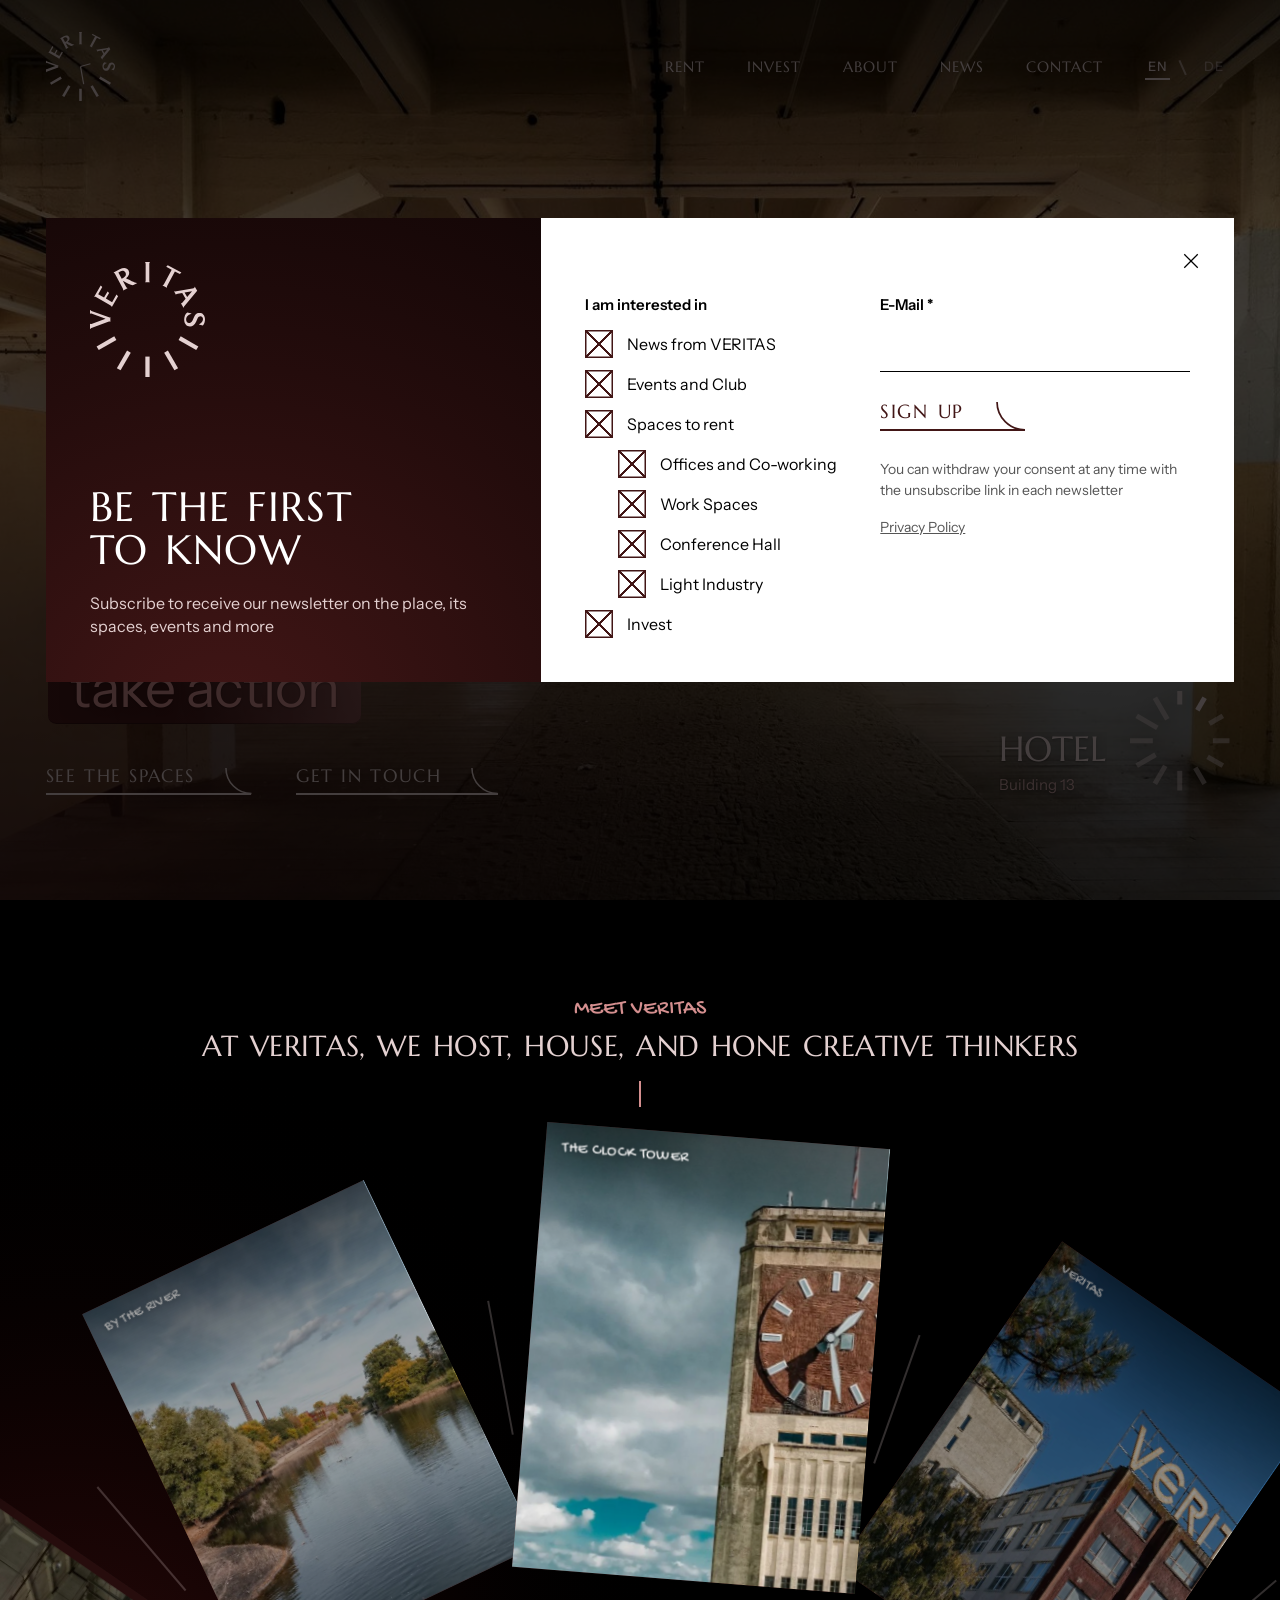
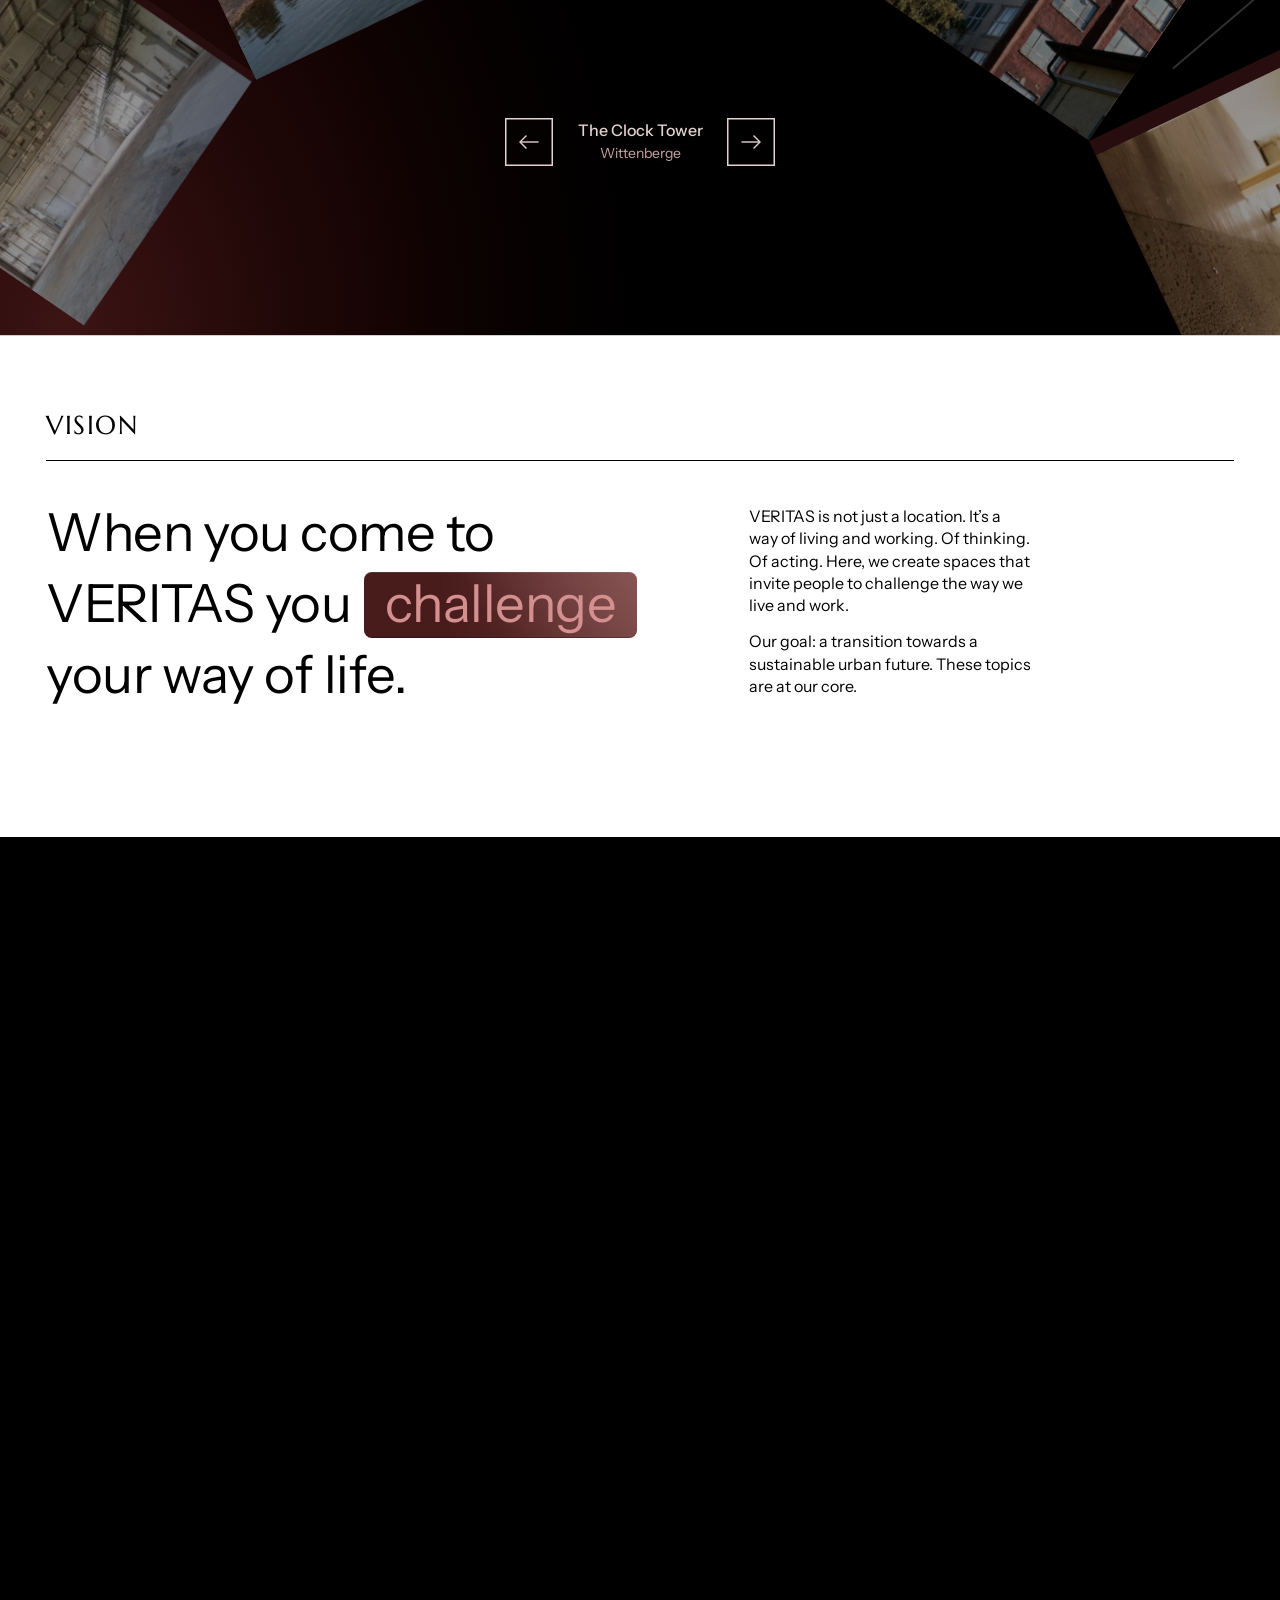
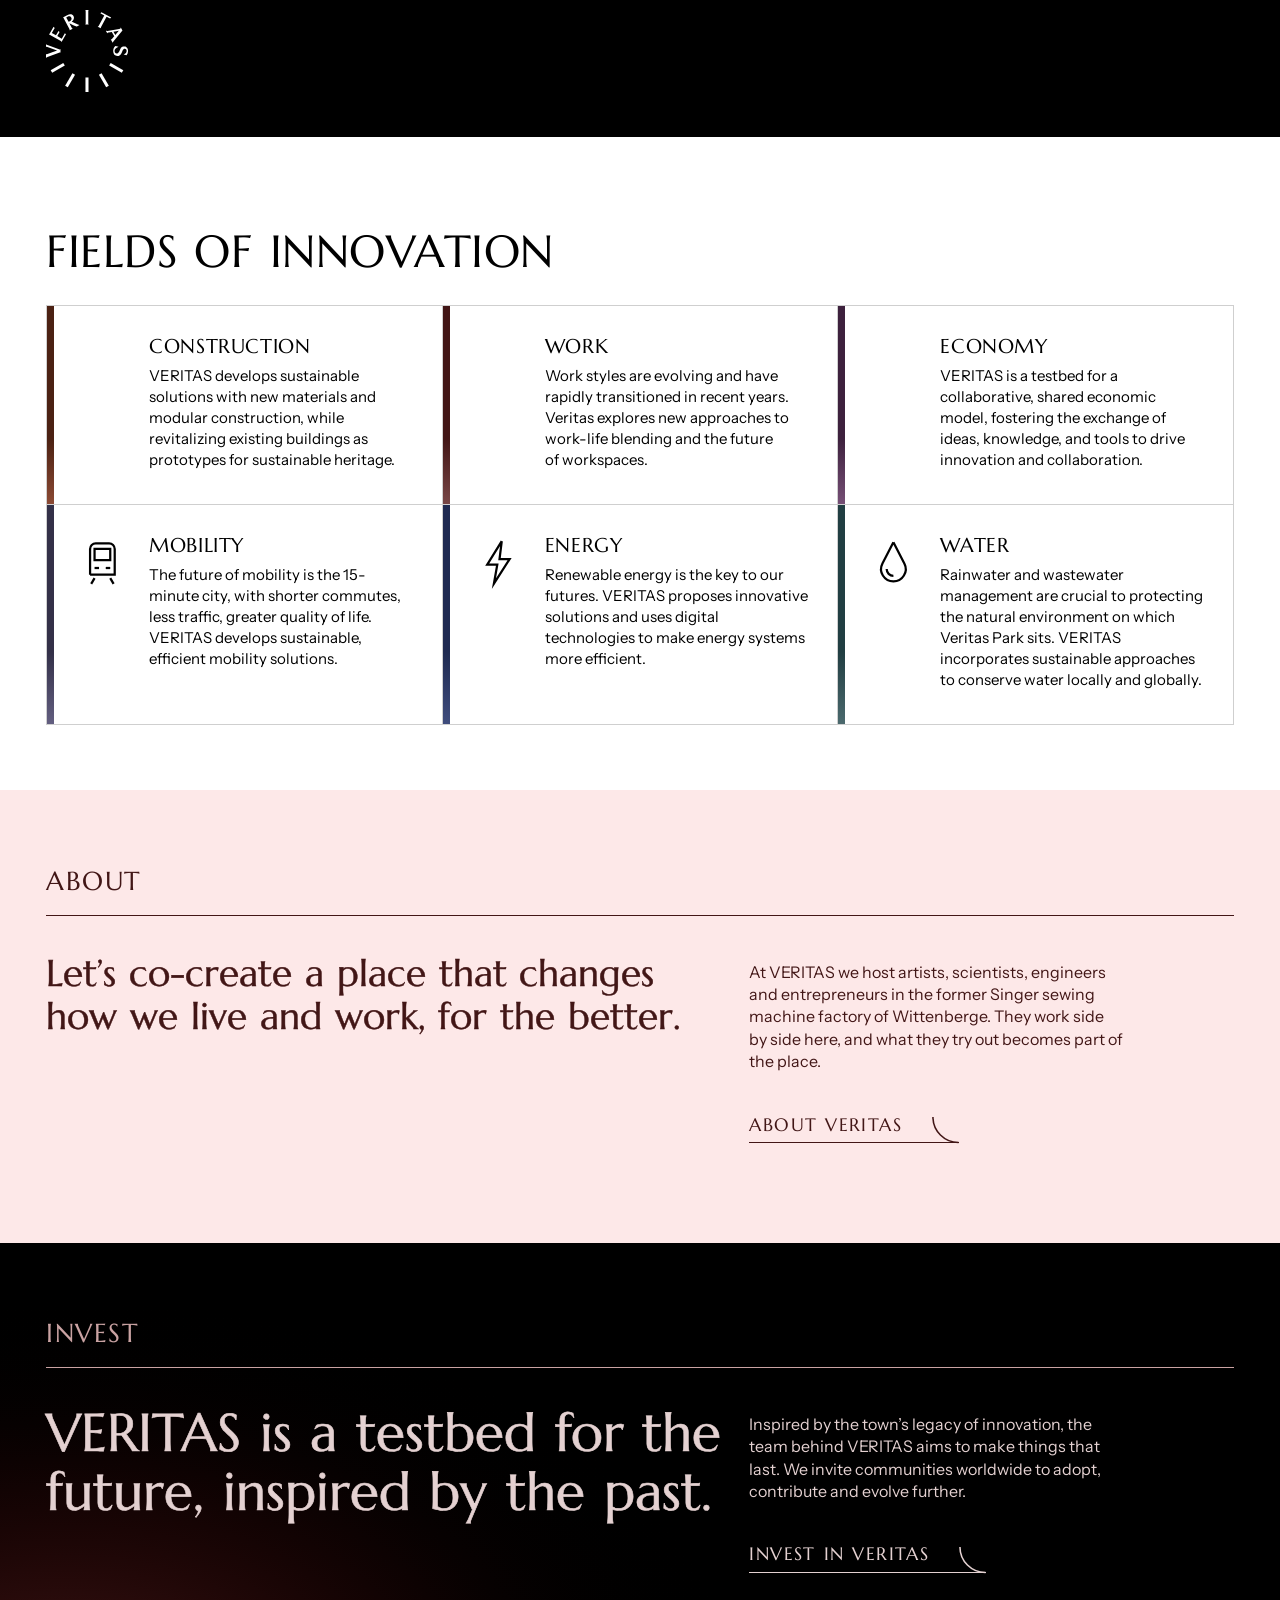
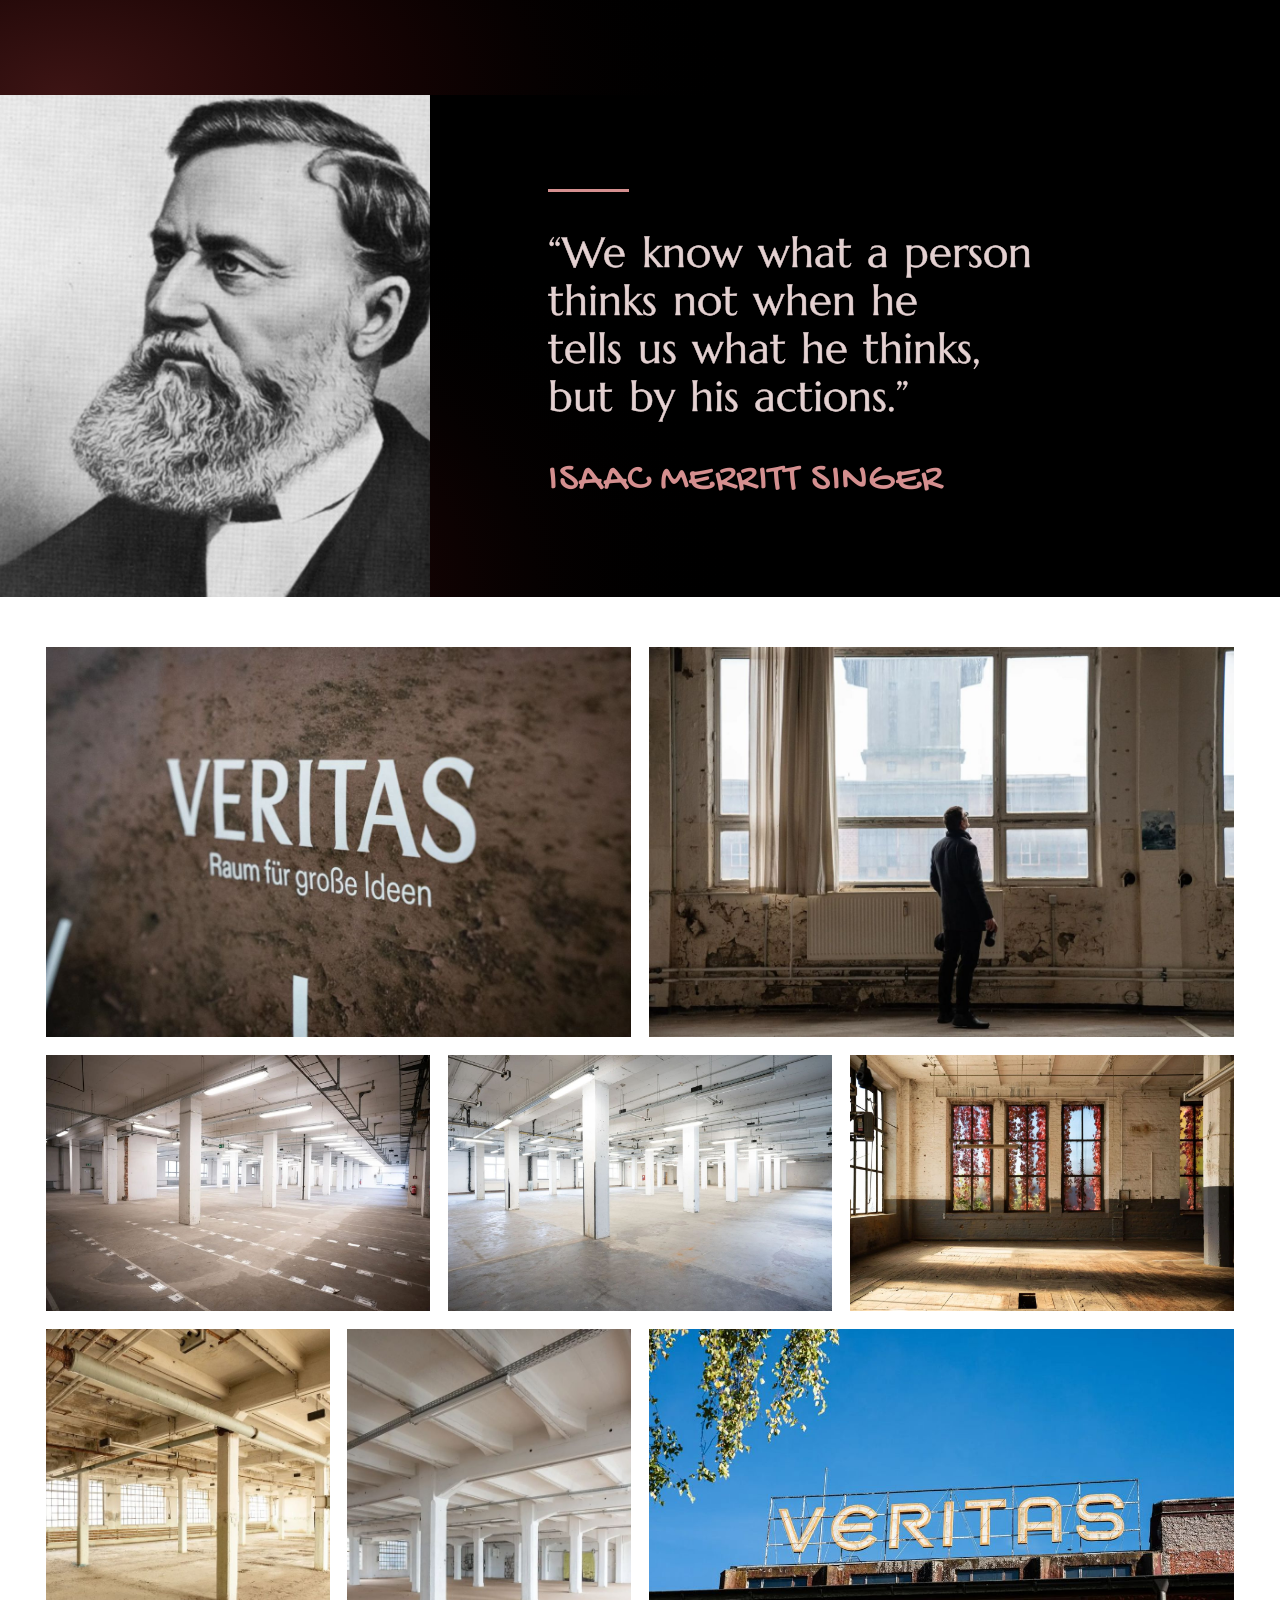
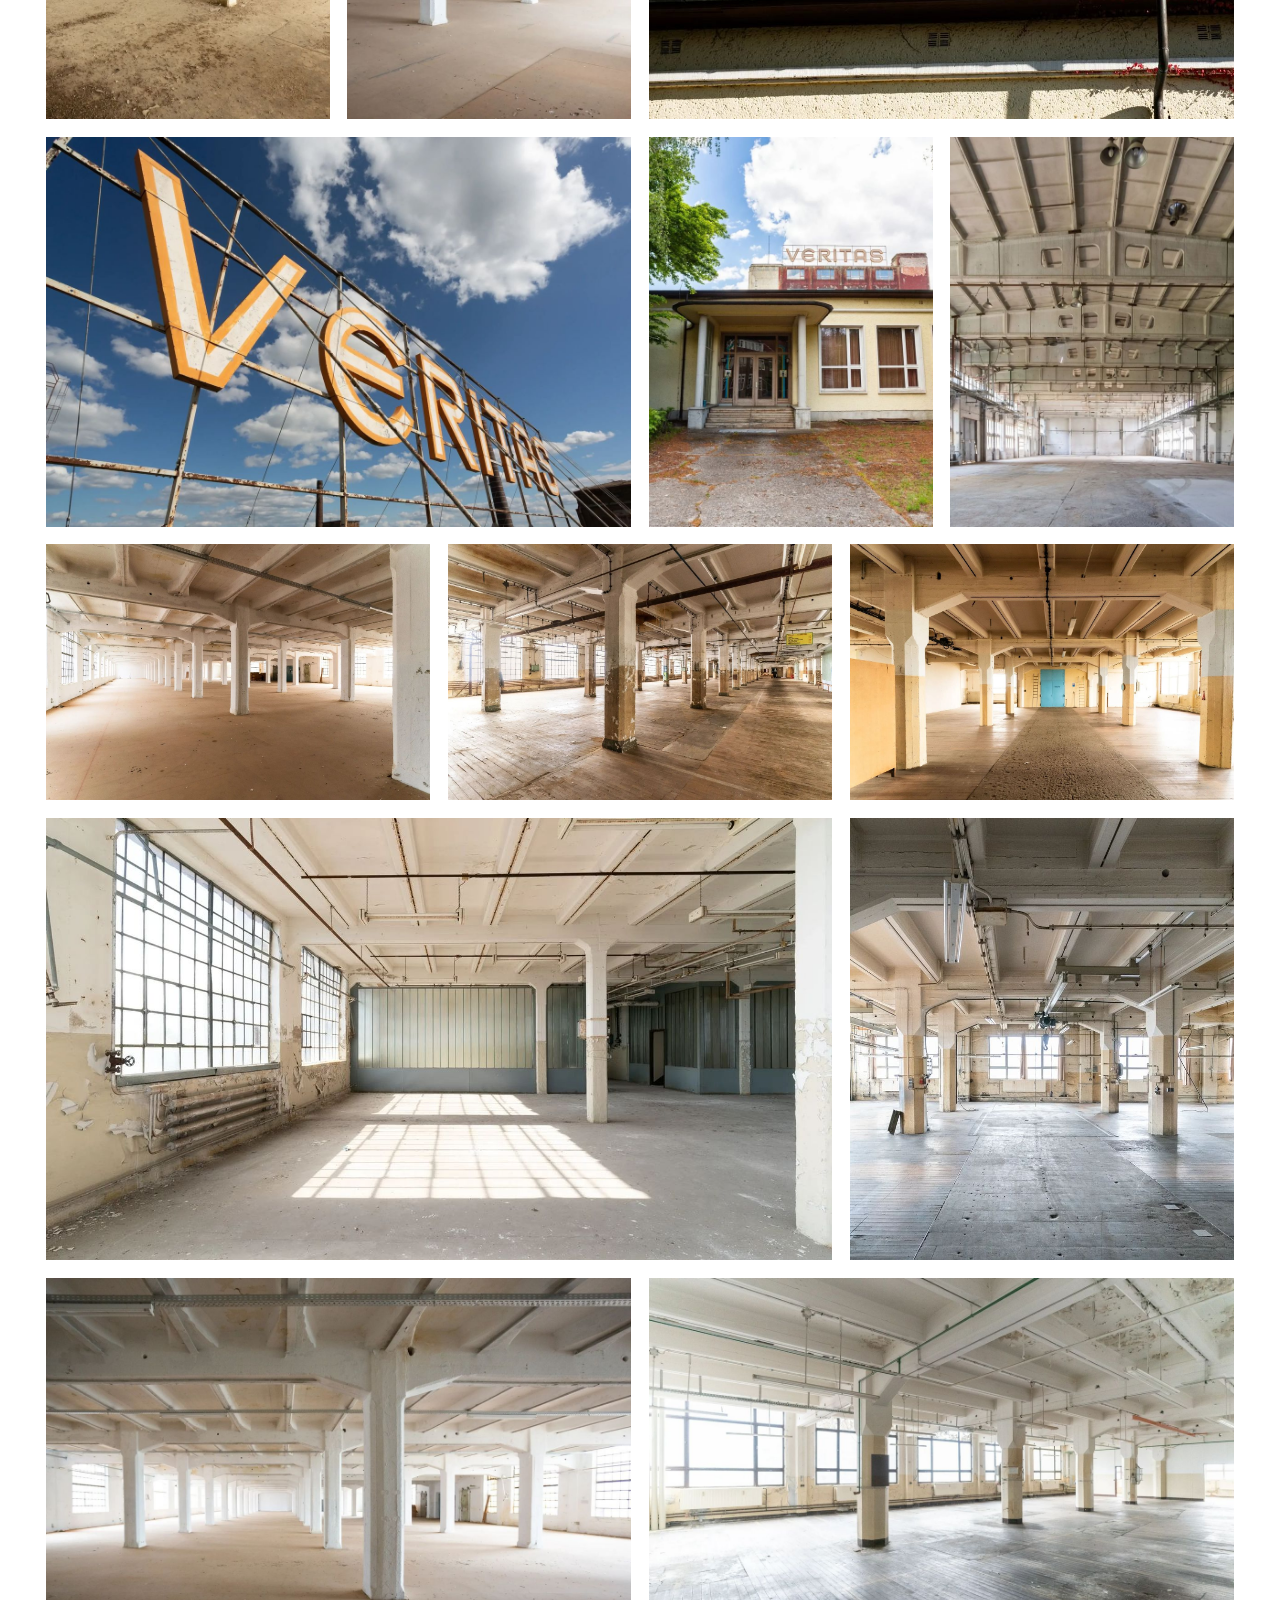
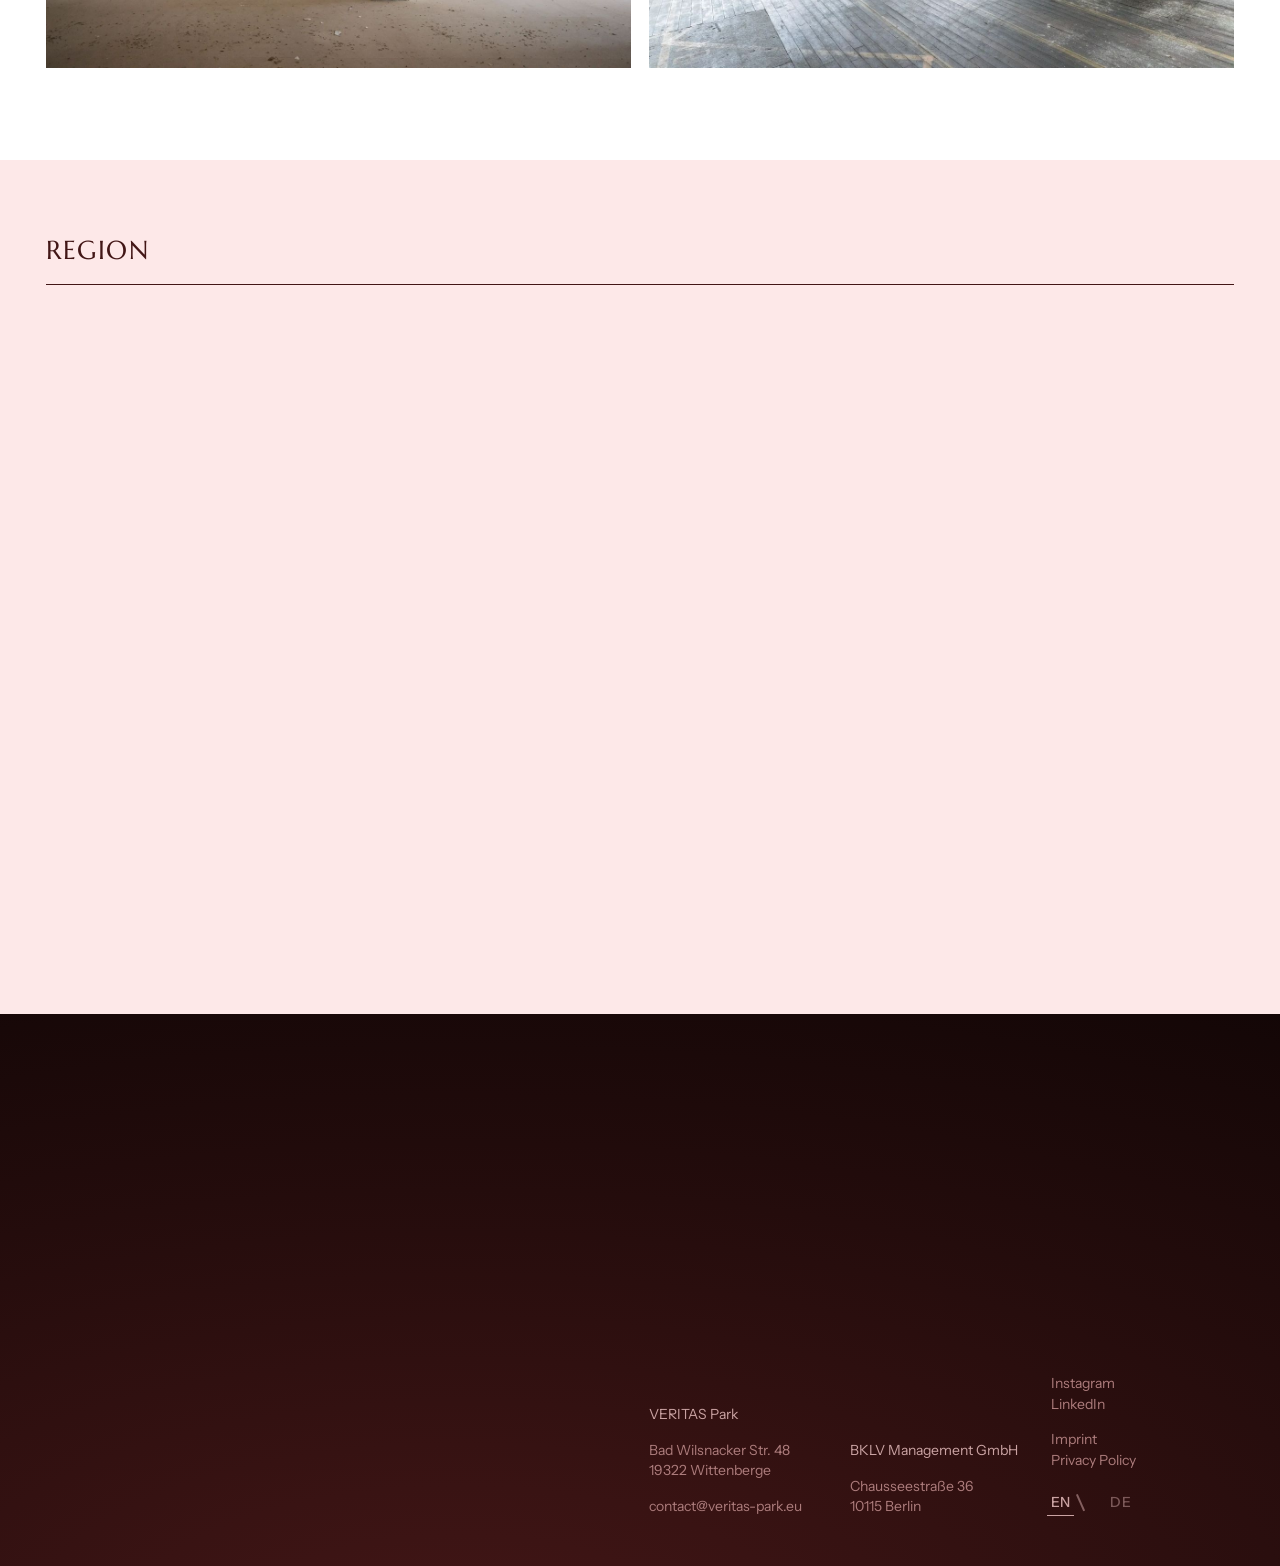
==== index.html @ edfe32a9 "Contact cards: names 3 px smaller, the three cards aligned line by line" ====
<!doctype html>
<html lang="en" class="at-top">
<head>
<meta charset="utf-8">
<meta name="viewport" content="width=device-width,initial-scale=1,viewport-fit=cover">
<meta name="theme-color" content="#000000">
<meta name="color-scheme" content="light only">
<title>VERITAS, a place where ideas take action</title>
<link rel="icon" href="img/favicon.svg">
<link rel="stylesheet" href="veritas.css?v=114">
<script>try{if(sessionStorage.getItem('v-bar')==='b')document.documentElement.classList.add('scrolled')}catch(e){}</script>
</head>
<!-- VERITAS, the home page. Written by hand, 22 Nov 2026 (round 3). No build script makes this file.
     Words and pictures: the live site veritas-park.eu. Look: the brand book (see ../DA_MESURES.md).
     Order of the page: the opening in twelve pictures, the wheel, Vision, Fields of Innovation, the place in 3D, About, Invest, the gallery. No News here since 26 Nov 2026 (his word): the news have their own page, news.html. -->
<body class="v" data-hue="red">

<!-- the arrival: the symbol builds itself round the circle, the move chosen on 20 Nov (SYMBOL.html) -->
<div class="gate" aria-hidden="true"><svg data-symbol viewBox="-40 -40 80 80"></svg></div>

<header class="head">
  <a class="logo" href="index.html" aria-label="VERITAS, home">
    <i class="mk"></i>
    <svg class="clock" viewBox="0 0 296 296.01" aria-hidden="true">
      <line class="hand" x1="148" y1="148.005" x2="148" y2="104.08" stroke="currentColor" stroke-width="5.04"/>
      <line class="hand" x1="148" y1="148.005" x2="148" y2="71.61" stroke="currentColor" stroke-width="5.04"/>
    </svg>
  </a>
  <nav class="bar" aria-label="Pages">
    <a href="rent.html">Rent</a>
    <a href="invest.html">Invest</a>
    <a href="about.html">About</a>
    <a href="news.html">News</a>
    <a href="contact.html">Contact</a>
  <span class="lang"><button type="button" data-lang="en" aria-pressed="true">EN</button><button type="button" data-lang="de" aria-pressed="false">DE</button></span>
  </nav>
  <button class="menu-btn" aria-expanded="false" aria-controls="nav">Menu</button>
</header>

<!-- the menu of a phone: wall signs -->
<nav class="nav dark" id="nav" aria-label="Menu" inert>
  <ul>
    <li><a class="sign one" href="index.html" aria-current="page" style="--i:0;--d:0ms"><i class="ic" style="--u:url(img/icons/tower.svg)"></i><span>Home</span><svg class="curve" viewBox="0 0 100 100" aria-hidden="true"><path pathLength="1" d="M100 96.4A96.4 96.4 0 0 1 3.6 0"/></svg></a></li>
    <li><a class="sign one" href="rent.html" style="--i:1;--d:70ms"><i class="ic" style="--u:url(img/icons/space_to_rent.svg)"></i><span>Rent</span><svg class="curve" viewBox="0 0 100 100" aria-hidden="true"><path pathLength="1" d="M100 96.4A96.4 96.4 0 0 1 3.6 0"/></svg></a></li>
    <li><a class="sign one" href="invest.html" style="--i:2;--d:140ms"><i class="ic" style="--u:url(img/icons/economy.svg)"></i><span>Invest</span><svg class="curve" viewBox="0 0 100 100" aria-hidden="true"><path pathLength="1" d="M100 96.4A96.4 96.4 0 0 1 3.6 0"/></svg></a></li>
    <li><a class="sign one" href="about.html" style="--i:3;--d:210ms"><i class="ic" style="--u:url(img/icons/stairs.svg)"></i><span>About</span><svg class="curve" viewBox="0 0 100 100" aria-hidden="true"><path pathLength="1" d="M100 96.4A96.4 96.4 0 0 1 3.6 0"/></svg></a></li>
    <li><a class="sign one" href="news.html" style="--i:4;--d:280ms"><i class="ic" style="--u:url(img/icons/news.svg)"></i><span>News</span><svg class="curve" viewBox="0 0 100 100" aria-hidden="true"><path pathLength="1" d="M100 96.4A96.4 96.4 0 0 1 3.6 0"/></svg></a></li>
    <li><a class="sign one" href="contact.html" style="--i:5;--d:350ms"><i class="ic" style="--u:url(img/icons/mail.svg)"></i><span>Contact</span><svg class="curve" viewBox="0 0 100 100" aria-hidden="true"><path pathLength="1" d="M100 96.4A96.4 96.4 0 0 1 3.6 0"/></svg></a></li>
  </ul>
  <div class="foot"><a href="https://www.instagram.com/veritas.park/" target="_blank" rel="noopener">Instagram</a><a href="https://www.linkedin.com/company/veritaspark/" target="_blank" rel="noopener">LinkedIn</a><a href="mailto:contact@veritas-park.eu">contact@veritas-park.eu</a><span class="lang"><button type="button" data-lang="en" aria-pressed="true">EN</button><button type="button" data-lang="de" aria-pressed="false">DE</button></span></div>
</nav>

<main>

<!-- ============ THE OPENING: the place in twelve pictures, one per vocation, like the twelve hours ============
     Which vocation for which picture: the number of the building is in the name of the photograph on the live site;
     what each building becomes is in the press read on 20 Nov and in the names of the floor plans of the live site. -->
<section class="hero" data-ground="dark" aria-roledescription="carousel" aria-label="The place, in twelve pictures">
  <div class="hero-pics">
    <figure class="on" data-name="VERITAS" data-line="Space for big ideas"><img src="img/place/epp_9195.jpg" srcset="img/place/m/epp_9195.jpg 1280w, img/place/epp_9195.jpg 2000w" alt="The letters VERITAS on the roof of the factory" fetchpriority="high"></figure>
    <figure data-name="Hotel" data-line="Building 13"><img data-src="img/place/b13_219.jpg" data-srcset="img/place/m/b13_219.jpg 1280w, img/place/b13_219.jpg 2000w" alt="A hall of building 13, the future hotel"></figure>
    <figure data-name="The Factory" data-line="Wittenberge"><img data-src="img/place/aerial_0.jpg" data-srcset="img/place/m/aerial_0.jpg 1280w, img/place/aerial_0.jpg 2000w" alt="The factory and its quarter seen from the air"></figure>
    <figure data-name="Offices and Co-working" data-line="Building 13"><img data-src="img/place/b13f2_23.jpg" data-srcset="img/place/m/b13f2_23.jpg 1280w, img/place/b13f2_23.jpg 2000w" alt="A hall of building 13"></figure>
    <figure data-name="Office Hotel" data-line="Building 13, second floor"><img data-src="img/place/b13f2_38.jpg" data-srcset="img/place/m/b13f2_38.jpg 1280w, img/place/b13f2_38.jpg 2000w" alt="The second floor of building 13"></figure>
    <figure data-name="Work Spaces" data-line="Building 7"><img data-src="img/place/b7_140.jpg" data-srcset="img/place/m/b7_140.jpg 1280w, img/place/b7_140.jpg 2000w" alt="A white hall of building 7"></figure>
    <figure data-name="Conference Hall" data-line="Building 14, for conferences and performances"><img data-src="img/place/b14_01.jpg" data-srcset="img/place/m/b14_01.jpg 1280w, img/place/b14_01.jpg 2000w" alt="The old canteen, building 14"></figure>
    <figure data-name="Events and Club" data-line="Building 2"><img data-src="img/place/b2_101.jpg" data-srcset="img/place/m/b2_101.jpg 1280w, img/place/b2_101.jpg 2000w" alt="The old power house, building 2"></figure>
    <figure data-name="Sport" data-line="Building 4, with a restaurant on the water"><img data-src="img/place/b4roof_038.jpg" data-srcset="img/place/m/b4roof_038.jpg 1280w, img/place/b4roof_038.jpg 2000w" alt="The factory seen from the roof of building 4"></figure>
    <figure data-name="Light Industry" data-line="Building 110"><img data-src="img/place/b110_14.jpg" data-srcset="img/place/m/b110_14.jpg 1280w, img/place/b110_14.jpg 2000w" alt="The shed of building 110"></figure>
    <figure data-name="By the River" data-line="16 hectares of green"><img data-src="img/place/around_081.jpg" data-srcset="img/place/m/around_081.jpg 1280w, img/place/around_081.jpg 2000w" alt="The river beside the factory"></figure>
    <figure data-name="The Clock Tower" data-line="Wittenberge"><img data-src="img/place/b13_031.jpg" data-srcset="img/place/m/b13_031.jpg 1280w, img/place/b13_031.jpg 1707w" alt="The clock tower"></figure>
  </div>
  <div class="hero-shade"></div>
  <div class="g hero-in">
    <div class="c" style="--s:7;--sp:6">
      <h1>A place where ideas<br><a class="pill" href="#spaces">take action</a></h1>
      <div class="sbtns">
        <a class="sbtn" href="#spaces"><span>See the spaces</span><svg class="curve" viewBox="0 0 100 100" aria-hidden="true"><path pathLength="1" d="M100 96.4A96.4 96.4 0 0 1 3.6 0"/></svg></a>
        <a class="sbtn" href="contact.html"><span>Get in touch</span><svg class="curve" viewBox="0 0 100 100" aria-hidden="true"><path pathLength="1" d="M100 96.4A96.4 96.4 0 0 1 3.6 0"/></svg></a>
      </div>
    </div>
    <div class="c" style="--s:5;--sp:6">
      <div class="place">
        <div class="txt"><b><u></u></b><span><u></u></span></div>
        <div class="dial"><svg data-dial viewBox="-40 -40 80 80" role="group" aria-label="The twelve pictures"></svg></div>
      </div>
    </div>
  </div>
</section>

<!-- ============ THE WHEEL: the same twelve places on a dial you turn by hand (the book draws its website this way, p37) ============ -->
<section class="wheel-sec dark" data-ground="dark" id="spaces">
  <div class="wheel" tabindex="0" role="group" aria-label="Twelve pictures of the place on a wheel. Turn it with the arrow keys.">
    <i class="pointer"></i>
    <div class="ring">
      <button class="card" type="button" data-name="VERITAS" data-line="Space for big ideas"><img data-src="img/place/epp_9195.jpg" data-srcset="img/place/m/epp_9195.jpg 1280w, img/place/epp_9195.jpg 2000w" sizes="(max-width:820px) 82vw, 34vw" alt="" draggable="false"><em>VERITAS</em></button>
      <button class="card" type="button" data-name="Hotel" data-line="Building 13"><img data-src="img/place/b13_219.jpg" data-srcset="img/place/m/b13_219.jpg 1280w, img/place/b13_219.jpg 2000w" sizes="(max-width:820px) 82vw, 34vw" alt="" draggable="false"><em>Hotel</em></button>
      <button class="card" type="button" data-name="The Factory" data-line="Wittenberge"><img data-src="img/place/aerial_0.jpg" data-srcset="img/place/m/aerial_0.jpg 1280w, img/place/aerial_0.jpg 2000w" sizes="(max-width:820px) 82vw, 34vw" alt="" draggable="false"><em>The Factory</em></button>
      <button class="card" type="button" data-name="Offices and Co-working" data-line="Building 13"><img data-src="img/place/b13f2_23.jpg" data-srcset="img/place/m/b13f2_23.jpg 1280w, img/place/b13f2_23.jpg 2000w" sizes="(max-width:820px) 82vw, 34vw" alt="" draggable="false"><em>Offices and Co-working</em></button>
      <button class="card" type="button" data-name="Office Hotel" data-line="Building 13, second floor"><img data-src="img/place/b13f2_38.jpg" data-srcset="img/place/m/b13f2_38.jpg 1280w, img/place/b13f2_38.jpg 2000w" sizes="(max-width:820px) 82vw, 34vw" alt="" draggable="false"><em>Office Hotel</em></button>
      <button class="card" type="button" data-name="Work Spaces" data-line="Building 7"><img data-src="img/place/b7_140.jpg" data-srcset="img/place/m/b7_140.jpg 1280w, img/place/b7_140.jpg 2000w" sizes="(max-width:820px) 82vw, 34vw" alt="" draggable="false"><em>Work Spaces</em></button>
      <button class="card" type="button" data-name="Conference Hall" data-line="Building 14, for conferences and performances"><img data-src="img/place/b14_01.jpg" data-srcset="img/place/m/b14_01.jpg 1280w, img/place/b14_01.jpg 2000w" sizes="(max-width:820px) 82vw, 34vw" alt="" draggable="false"><em>Conference Hall</em></button>
      <button class="card" type="button" data-name="Events and Club" data-line="Building 2"><img data-src="img/place/b2_101.jpg" data-srcset="img/place/m/b2_101.jpg 1280w, img/place/b2_101.jpg 2000w" sizes="(max-width:820px) 82vw, 34vw" alt="" draggable="false"><em>Events and Club</em></button>
      <button class="card" type="button" data-name="Sport" data-line="Building 4, with a restaurant on the water"><img data-src="img/place/b4roof_038.jpg" data-srcset="img/place/m/b4roof_038.jpg 1280w, img/place/b4roof_038.jpg 2000w" sizes="(max-width:820px) 82vw, 34vw" alt="" draggable="false"><em>Sport</em></button>
      <button class="card" type="button" data-name="Light Industry" data-line="Building 110"><img data-src="img/place/b110_14.jpg" data-srcset="img/place/m/b110_14.jpg 1280w, img/place/b110_14.jpg 2000w" sizes="(max-width:820px) 82vw, 34vw" alt="" draggable="false"><em>Light Industry</em></button>
      <button class="card" type="button" data-name="By the River" data-line="16 hectares of green"><img data-src="img/place/around_081.jpg" data-srcset="img/place/m/around_081.jpg 1280w, img/place/around_081.jpg 2000w" sizes="(max-width:820px) 82vw, 34vw" alt="" draggable="false"><em>By the River</em></button>
      <button class="card" type="button" data-name="The Clock Tower" data-line="Wittenberge"><img data-src="img/place/b13_031.jpg" data-srcset="img/place/m/b13_031.jpg 1280w, img/place/b13_031.jpg 1707w" sizes="(max-width:820px) 82vw, 34vw" alt="" draggable="false"><em>The Clock Tower</em></button>
    </div>
  </div>
  <div class="wheel-cap">
    <button class="round back" data-turn="-1" aria-label="Previous"><svg class="ico" viewBox="0 0 100 100" aria-hidden="true"><path d="M2.5 50H95"/><path d="M62.5 17.5L95 50L62.5 82.5"/></svg></button>
    <div class="who"><span class="cnt"></span><b></b><span></span></div>
    <button class="round" data-turn="1" aria-label="Next"><svg class="ico" viewBox="0 0 100 100" aria-hidden="true"><path d="M2.5 50H95"/><path d="M62.5 17.5L95 50L62.5 82.5"/></svg></button>
  </div>
  <div class="meet">
    <span class="t-brush reveal">Meet VERITAS</span>
    <h2 class="t-caps m reveal" style="--d:90ms">At VERITAS, we host, house, and hone creative thinkers</h2>
  </div>
</section>

<!-- ============ VISION: a page of the book (p7): the name at the top, the sentence standing at the foot, a narrow column of text, a picture as a column ============ -->
<section class="pg white" data-ground="light" style="--rows:6">
  <p class="t-label">Vision</p>
  <h2 class="t-line reveal" style="grid-column:1/8">When you come to VERITAS you <a class="pill" href="about.html">challenge</a> your way of life.</h2>
  <div class="t-body reveal" style="grid-column:8/11;--d:90ms">
    <p>VERITAS is not just a location. It’s a way of living and working. Of thinking. Of acting. Here, we create spaces that invite people to challenge the way we live and work.</p>
    <p>Our goal: a transition towards a sustainable urban future. These topics are at our core.</p>
  </div>
  <div class="col-pic reveal" style="grid-column:11/13;grid-row:1/3;margin:calc(var(--row)*-.28) calc(var(--m)*-1) calc(var(--row)*-.5) 0;--d:160ms"><img src="img/place/b7_213.jpg" srcset="img/place/m/b7_213.jpg 1280w, img/place/b7_213.jpg 2000w" alt="The clock tower seen through a window of building 7" loading="lazy"></div>
</section>

<!-- client remark 2 ("Instead of this maybe we will use this kind of concept"): the single photograph of the ivy house stood here. In its place the pairs of the brand book:
     two pictures side by side and the line "Where ... meets ...". The four lines are lines of the book; the photographs are those of the place (which pair carries which line is my choice). -->
<section class="meets" data-ground="dark" aria-roledescription="carousel"><i class="mk" aria-hidden="true"></i><div class="pair" style="--k:0"><figure><img src="img/place/b7_140.jpg" srcset="img/place/m/b7_140.jpg 1280w, img/place/b7_140.jpg 2000w" sizes="50vw" alt="" loading="lazy"></figure><figure><img src="img/place/around_081.jpg" srcset="img/place/m/around_081.jpg 1280w, img/place/around_081.jpg 2000w" sizes="50vw" alt="" loading="lazy"></figure><p class="t-serif m">Where work meets balance.</p></div><div class="pair" style="--k:1"><figure><img src="img/place/b110_14.jpg" srcset="img/place/m/b110_14.jpg 1280w, img/place/b110_14.jpg 2000w" sizes="50vw" alt="" loading="lazy"></figure><figure><img src="img/place/b14_01.jpg" srcset="img/place/m/b14_01.jpg 1280w, img/place/b14_01.jpg 2000w" sizes="50vw" alt="" loading="lazy"></figure><p class="t-serif m">Where raw meets refined.</p></div><div class="pair" style="--k:2"><figure><img src="img/place/b13_219.jpg" srcset="img/place/m/b13_219.jpg 1280w, img/place/b13_219.jpg 2000w" sizes="50vw" alt="" loading="lazy"></figure><figure><img src="img/place/epp_9121.jpg" srcset="img/place/m/epp_9121.jpg 1280w, img/place/epp_9121.jpg 2000w" sizes="50vw" alt="" loading="lazy"></figure><p class="t-serif m">Where artist meets inspiration.</p></div><div class="pair" style="--k:3"><figure><img src="img/place/aerial_0.jpg" srcset="img/place/m/aerial_0.jpg 1280w, img/place/aerial_0.jpg 2000w" sizes="50vw" alt="" loading="lazy"></figure><figure><img src="img/place/b2_101.jpg" srcset="img/place/m/b2_101.jpg 1280w, img/place/b2_101.jpg 2000w" sizes="50vw" alt="" loading="lazy"></figure><p class="t-serif m">Where nature meets glam.</p></div></section>

<!-- ============ FIELDS OF INNOVATION: six squares; each carries the colour column of its hue (p21) and lights up in it ============ -->
<section class="white" data-ground="light" style="padding-bottom:calc(var(--row)*.6)">
  <div class="pg" style="--rows:3;border-top:0"><h2 class="t-caps m reveal" style="grid-column:1/-1;grid-row:2">Fields of Innovation</h2></div>
  <div class="fields2">
    <article class="fld" data-hue="brown" tabindex="0"><i class="lit"></i><i class="col"></i>
      <svg class="ico draw" viewBox="0 0 100 100" aria-hidden="true"><path d="M32.5 97.5V2.5"/><path d="M12.5 22.5H97.5"/><path d="M32.5 2.5L67.1 22.5"/><path d="M17.5 27.5V40"/><path d="M82.5 25V52.5"/><path d="M72.5 57.5H92.5V75H72.5Z"/><path d="M15 97.5H50"/></svg>
      <h3>Construction</h3><p>VERITAS develops sustainable solutions with new materials and modular construction, while revitalizing existing buildings as prototypes for sustainable heritage.</p></article>
    <article class="fld" data-hue="red" tabindex="0"><i class="lit"></i><i class="col"></i>
      <svg class="ico draw" viewBox="0 0 100 100" aria-hidden="true"><path d="M17.5 20H82.5V67.5H17.5Z"/><path d="M2.5 80H97.5"/><path d="M30 35H55"/><path d="M30 47.5H45"/></svg>
      <h3>Work</h3><p>Work styles are evolving and have rapidly transitioned in recent years. Veritas explores new approaches to work-life blending and the future of workspaces.</p></article>
    <article class="fld" data-hue="violet" tabindex="0"><i class="lit"></i><i class="col"></i>
      <svg class="ico draw" viewBox="0 0 100 100" aria-hidden="true"><path d="M2.5 97.5H97.5"/><path d="M15 90V65"/><path d="M37.5 90V47.5"/><path d="M60 90V30"/><path d="M82.5 90V12.5"/></svg>
      <h3>Economy</h3><p>VERITAS is a testbed for a collaborative, shared economic model, fostering the exchange of ideas, knowledge, and tools to drive innovation and collaboration.</p></article>
    <article class="fld" data-hue="purple" tabindex="0"><i class="lit"></i><i class="col"></i>
      <svg class="ico draw" viewBox="0 0 100 100" aria-hidden="true"><path d="M22.5 77.5V20a12.5 12.5 0 0 1 12.5 -12.5H65a12.5 12.5 0 0 1 12.5 12.5V77.5Z"/><path d="M32.5 20H67.5V45H32.5Z"/><path d="M32.5 62.5H42.5"/><path d="M57.5 62.5H67.5"/><path d="M32.5 85L25 98"/><path d="M67.5 85L75 98"/></svg>
      <h3>Mobility</h3><p>The future of mobility is the 15-minute city, with shorter commutes, less traffic, greater quality of life. VERITAS develops sustainable, efficient mobility solutions.</p></article>
    <article class="fld" data-hue="blue" tabindex="0"><i class="lit"></i><i class="col"></i>
      <svg class="ico draw" viewBox="0 0 100 100" aria-hidden="true"><path d="M57.5 2.5L25 55H47.5L40 97.5L75 42.5H52.5Z"/></svg>
      <h3>Energy</h3><p>Renewable energy is the key to our futures. VERITAS proposes innovative solutions and uses digital technologies to make energy systems more efficient.</p></article>
    <article class="fld" data-hue="turquoise" tabindex="0"><i class="lit"></i><i class="col"></i>
      <svg class="ico draw" viewBox="0 0 100 100" aria-hidden="true"><path d="M50 5L74.44 52.39A27.5 27.5 0 1 1 25.56 52.39Z"/><path d="M35 65A15 15 0 0 0 50 80"/></svg>
      <h3>Water</h3><p>Rainwater and wastewater management are crucial to protecting the natural environment on which Veritas Park sits. VERITAS incorporates sustainable approaches to conserve water locally and globally.</p></article>
  </div>
</section>

<!-- ============ ABOUT: a page of the book (p7): Ulrich in small letters standing at the foot, the text and the sign beside it, on the same line of foot ============ -->
<section class="pg pastel" data-ground="light" style="--rows:6">
  <p class="t-label">About</p>
  <h2 class="t-serif reveal" style="grid-column:1/8">Let’s co-create a place that changes how we live and work, for the better.</h2>
  <div class="reveal" style="grid-column:8/12;--d:90ms">
    <p class="t-body">At VERITAS we host artists, scientists, engineers and entrepreneurs in the former Singer sewing machine factory of Wittenberge. They work side by side here, and what they try out becomes part of the place.</p>
    <div class="sbtns"><a class="sbtn" href="about.html"><span>About VERITAS</span><svg class="curve" viewBox="0 0 100 100" aria-hidden="true"><path pathLength="1" d="M100 96.4A96.4 96.4 0 0 1 3.6 0"/></svg></a></div>
  </div>
</section>

<!-- ============ INVEST: the section of the live home page that was missing in the first version ============ -->
<section class="pg dark" data-ground="dark" style="--rows:6">
  <p class="t-label" style="color:var(--on-dark-2)">Invest</p>
  <h2 class="t-serif reveal" style="grid-column:1/8">VERITAS is a testbed for the future, inspired by the past.</h2>
  <div class="reveal" style="grid-column:8/12;--d:90ms">
    <p class="t-body">Inspired by the town’s legacy of innovation, the team behind VERITAS aims to make things that last. We invite communities worldwide to adopt, contribute and evolve further.</p>
    <div class="sbtns"><a class="sbtn" href="invest.html"><span>Invest in VERITAS</span><svg class="curve" viewBox="0 0 100 100" aria-hidden="true"><path pathLength="1" d="M100 96.4A96.4 96.4 0 0 1 3.6 0"/></svg></a></div>
  </div>
</section>

<!-- ============ the quotation of the live home page, beside the portrait the live page shows with it. No word stands on the face. ============ -->
<section class="qsec dark" data-ground="dark">
  <figure class="reveal"><img src="img/singer.jpg" alt="Isaac Merritt Singer" loading="lazy" style="object-position:50% 20%"></figure>
  <div><i class="mark"></i><blockquote class="quote reveal">“We know what a person thinks not when he tells us what he thinks, but by his actions.”</blockquote><span class="t-brush said reveal" style="--d:120ms">Isaac Merritt Singer</span></div>
</section>

<!-- ============ THE GALLERY of the live home page: eighteen pictures of the place. A click opens one to the full screen. ============ -->
<section class="white" data-ground="light">
  <div class="mosaic" style="padding-top:calc(var(--row)*.5)">
    <button type="button" style="--s:6;--sp:6;--r:3/2" aria-label="Open the picture"><img src="img/place/epp_0338.jpg" srcset="img/place/m/epp_0338.jpg 1280w, img/place/epp_0338.jpg 2000w" alt="" loading="lazy"></button>
    <button type="button" style="--s:6;--sp:6;--r:3/2" aria-label="Open the picture"><img src="img/place/epp_0945.jpg" srcset="img/place/m/epp_0945.jpg 1280w, img/place/epp_0945.jpg 2000w" alt="" loading="lazy"></button>
    <button type="button" style="--s:4;--sp:3;--r:3/2" aria-label="Open the picture"><img src="img/place/epp_1147.jpg" srcset="img/place/m/epp_1147.jpg 1280w, img/place/epp_1147.jpg 2000w" alt="" loading="lazy"></button>
    <button type="button" style="--s:4;--sp:3;--r:3/2" aria-label="Open the picture"><img src="img/place/epp_1149.jpg" srcset="img/place/m/epp_1149.jpg 1280w, img/place/epp_1149.jpg 2000w" alt="" loading="lazy"></button>
    <button type="button" style="--s:4;--sp:6;--r:3/2" aria-label="Open the picture"><img src="img/place/epp_9020.jpg" srcset="img/place/m/epp_9020.jpg 1280w, img/place/epp_9020.jpg 2000w" alt="" loading="lazy"></button>
    <button type="button" style="--s:3;--sp:3;--r:auto" aria-label="Open the picture"><img src="img/place/b7_43.jpg" srcset="img/place/m/b7_43.jpg 1280w, img/place/b7_43.jpg 2000w" alt="" loading="lazy"></button>
    <button type="button" style="--s:3;--sp:3;--r:auto" aria-label="Open the picture"><img src="img/place/b7_119.jpg" srcset="img/place/m/b7_119.jpg 1280w, img/place/b7_119.jpg 2000w" alt="" loading="lazy"></button>
    <button type="button" style="--s:6;--sp:6;--r:3/2" aria-label="Open the picture"><img src="img/place/epp_9176.jpg" srcset="img/place/m/epp_9176.jpg 1280w, img/place/epp_9176.jpg 2000w" alt="" loading="lazy"></button>
    <button type="button" style="--s:6;--sp:6;--r:3/2" aria-label="Open the picture"><img src="img/place/b13_132.jpg" srcset="img/place/m/b13_132.jpg 1280w, img/place/b13_132.jpg 2000w" alt="" loading="lazy"></button>
    <button type="button" style="--s:3;--sp:3;--r:auto" aria-label="Open the picture"><img src="img/place/b14_01.jpg" srcset="img/place/m/b14_01.jpg 1280w, img/place/b14_01.jpg 2000w" alt="" loading="lazy"></button>
    <button type="button" style="--s:3;--sp:3;--r:auto" aria-label="Open the picture"><img src="img/place/b110_14.jpg" srcset="img/place/m/b110_14.jpg 1280w, img/place/b110_14.jpg 2000w" alt="" loading="lazy"></button>
    <button type="button" style="--s:4;--sp:3;--r:3/2" aria-label="Open the picture"><img src="img/place/b7_486.jpg" srcset="img/place/m/b7_486.jpg 1280w, img/place/b7_486.jpg 2000w" alt="" loading="lazy"></button>
    <button type="button" style="--s:4;--sp:3;--r:3/2" aria-label="Open the picture"><img src="img/place/b7_487.jpg" srcset="img/place/m/b7_487.jpg 1280w, img/place/b7_487.jpg 2000w" alt="" loading="lazy"></button>
    <button type="button" style="--s:4;--sp:6;--r:3/2" aria-label="Open the picture"><img src="img/place/b13_219.jpg" srcset="img/place/m/b13_219.jpg 1280w, img/place/b13_219.jpg 2000w" alt="" loading="lazy"></button>
    <button type="button" style="--s:8;--sp:6;--r:16/9" aria-label="Open the picture"><img src="img/place/b7f4_016.jpg" srcset="img/place/m/b7f4_016.jpg 1280w, img/place/b7f4_016.jpg 2000w" alt="" loading="lazy"></button>
    <button type="button" style="--s:4;--sp:6;--r:auto" aria-label="Open the picture"><img src="img/place/b13f2_23.jpg" srcset="img/place/m/b13f2_23.jpg 1280w, img/place/b13f2_23.jpg 2000w" alt="" loading="lazy"></button>
    <button type="button" style="--s:6;--sp:6;--r:3/2" aria-label="Open the picture"><img src="img/place/b7_140.jpg" srcset="img/place/m/b7_140.jpg 1280w, img/place/b7_140.jpg 2000w" alt="" loading="lazy"></button>
    <button type="button" style="--s:6;--sp:6;--r:3/2" aria-label="Open the picture"><img src="img/place/b13f2_38.jpg" srcset="img/place/m/b13f2_38.jpg 1280w, img/place/b13f2_38.jpg 2000w" alt="" loading="lazy"></button>
  </div>
</section>

<!-- ============ REGION: the last block of the live home page ============ -->
<section class="pg pastel region" data-ground="light">
  <p class="t-label">Region</p>
  <h2 class="t-serif reveal" style="grid-column:1/7">One hour from Berlin, one hour from Hamburg.</h2>
  <figure class="vmap reveal" aria-label="Map: VERITAS in Wittenberge, between Berlin and Hamburg"><div class="vmap-c"></div><div class="vmap-ctl"><button type="button" class="round" data-map="in" aria-label="Zoom in"><svg class="ico" viewBox="0 0 100 100" aria-hidden="true"><path d="M50 15V85M15 50H85"/></svg></button><button type="button" class="round" data-map="out" aria-label="Zoom out"><svg class="ico" viewBox="0 0 100 100" aria-hidden="true"><path d="M15 50H85"/></svg></button><button type="button" class="round" data-map="site" aria-label="VERITAS"><svg class="ico" viewBox="0 0 100 100" aria-hidden="true"><circle cx="50" cy="50" r="22"/><path d="M50 8V28M50 72V92M8 50H28M72 50H92"/></svg></button><button type="button" class="round" data-map="region" aria-label="Berlin and Hamburg"><svg class="ico" viewBox="0 0 100 100" aria-hidden="true"><path d="M12 38V12H38M62 12H88V38M88 62V88H62M38 88H12V62"/></svg></button></div><button type="button" class="round vmap-x" data-map="leave" aria-label="Close"><svg class="ico" viewBox="0 0 100 100" aria-hidden="true"><path d="M12.5 12.5L87.5 87.5"/><path d="M87.5 12.5L12.5 87.5"/></svg></button></figure>
  <div class="reveal vmap-txt" style="grid-column:1/6;--d:90ms">
    <p class="t-body">VERITAS stands in Wittenberge, on the Elbe, halfway between the two cities. Around the factory lie 16 hectares of green, right by the river. You arrive by train, and life is quieter here.</p>
    <div class="sbtns"><a class="sbtn" href="contact.html"><span>Contact us</span><svg class="curve" viewBox="0 0 100 100" aria-hidden="true"><path pathLength="1" d="M100 96.4A96.4 96.4 0 0 1 3.6 0"/></svg></a><a class="sbtn" href="https://www.google.com/maps/dir/?api=1&amp;destination=Bad+Wilsnacker+Str.+48,+19322+Wittenberge" target="_blank" rel="noopener"><span>Directions</span><svg class="curve" viewBox="0 0 100 100" aria-hidden="true"><path pathLength="1" d="M100 96.4A96.4 96.4 0 0 1 3.6 0"/></svg></a></div>
  </div>
</section>

</main>

<!-- the footer: the last page of the book (p53) -->
<footer class="footer dark end" data-ground="dark">
  <div class="g">
    <div class="c logo" style="--s:5;--sp:6"><i class="mk"></i></div>
    <div class="c col" style="--s:2;--sp:3;--at:7"><b>VERITAS Park</b><p>Bad Wilsnacker Str. 48<br>19322 Wittenberge</p><p><a href="mailto:contact@veritas-park.eu">contact@veritas-park.eu</a></p></div>
    <div class="c col" style="--s:2;--sp:3"><b>BKLV Management GmbH</b><p>Chausseestraße 36<br>10115 Berlin</p></div>
    <div class="c col" style="--s:2;--sp:6"><a href="https://www.instagram.com/veritas.park/" target="_blank" rel="noopener">Instagram</a><a href="https://www.linkedin.com/company/veritaspark/" target="_blank" rel="noopener">LinkedIn</a><p><a href="imprint.html">Imprint</a><a href="privacy.html">Privacy Policy</a></p><span class="lang"><button type="button" data-lang="en" aria-pressed="true">EN</button><button type="button" data-lang="de" aria-pressed="false">DE</button></span></div>
  </div>
</footer>

<script src="veritas.js?v=72"></script>
<script src="symbol.js?v=43"></script>
<script src="de.js?v=31"></script>
<script src="i18n.js?v=55" defer></script>
<script src="hero.js?v=38h" defer></script>
<script src="wheel.js?v=37" defer></script>
<script src="map.js?v=1" defer></script>
</body>
</html>
---- veritas.css ----
/* VERITAS, the website. 22 Nov 2026.
   Every colour, ramp and light here is measured on the brand book (Sonder Studio, v1.0, Oct 2024): see ../DA_MESURES.md.
   Fonts are the free stand-ins chosen on 20 Nov: Marcellus (Ulrich), Instrument Sans (Diatype), Gochi Hand (Hans Hand). */
@font-face{font-family:"V Head";src:url(fonts/Marcellus-400.woff2) format("woff2"),url(fonts/Marcellus-400.ttf) format("truetype");font-display:swap}
@font-face{font-family:"V Text";src:url(fonts/InstrumentSans-400.woff2) format("woff2"),url(fonts/InstrumentSans-400.ttf) format("truetype");font-weight:400;font-display:swap}
@font-face{font-family:"V Text";src:url(fonts/InstrumentSans-500.woff2) format("woff2"),url(fonts/InstrumentSans-500.ttf) format("truetype");font-weight:500;font-display:swap}
@font-face{font-family:"V Text";src:url(fonts/InstrumentSans-600.woff2) format("woff2"),url(fonts/InstrumentSans-600.ttf) format("truetype");font-weight:600;font-display:swap}
@font-face{font-family:"V Brush";src:url(fonts/GochiHand-400.woff2) format("woff2"),url(fonts/GochiHand-400.ttf) format("truetype");font-display:swap}

/* the four shades of the hue in use. Registered as colours so a change of hue glides instead of jumping (book: "like a rainbow, never jump") */
@property --h-dark{syntax:'<color>';inherits:true;initial-value:#421616}
@property --h-muted{syntax:'<color>';inherits:true;initial-value:#9A6464}
@property --h-bright{syntax:'<color>';inherits:true;initial-value:#FF4646}
@property --h-pastel{syntax:'<color>';inherits:true;initial-value:#FDE8E8}
[data-hue=brown]{--h-dark:#4B2113;--h-muted:#B46348;--h-bright:#FF6633;--h-pastel:#FFE9E1}
[data-hue=red]{--h-dark:#421616;--h-muted:#9A6464;--h-bright:#FF4646;--h-pastel:#FDE8E8}
[data-hue=violet]{--h-dark:#3D213D;--h-muted:#9A6C9A;--h-bright:#FF80FF;--h-pastel:#FCECFC}
[data-hue=purple]{--h-dark:#333048;--h-muted:#817CA4;--h-bright:#8E7FFD;--h-pastel:#E4E2F6}
[data-hue=blue]{--h-dark:#1F2A51;--h-muted:#546399;--h-bright:#426AF8;--h-pastel:#E6EAF7}
[data-hue=turquoise]{--h-dark:#213E42;--h-muted:#668589;--h-bright:#5FD1E1;--h-pastel:#DBECEE}
[data-hue=green]{--h-dark:#2A362B;--h-muted:#769F79;--h-bright:#58B560;--h-pastel:#E1E9E2}
[data-hue=softgreen]{--h-dark:#434B32;--h-muted:#889A61;--h-bright:#BEE272;--h-pastel:#EAEEE1}
[data-hue=ocher]{--h-dark:#4D4D3D;--h-muted:#B4B487;--h-bright:#FFFF80;--h-pastel:#F7F7E1}

:root{
  --line:#cfcfcf;--soft:#6b6b6b;
  --head:"V Head",serif;--text:"V Text",-apple-system,"Helvetica Neue",sans-serif;--brush:"V Brush",cursive;
  --ease:cubic-bezier(.19,1,.22,1);--fast:.2s;--mid:.5s;--slow:.9s;
}
/* everything below is said with the hue's four shades, so it holds for the nine hues */
[data-hue]{
  --ramp:linear-gradient(180deg,var(--h-dark) 0,var(--h-dark) 30.5%,var(--h-muted) 55%,var(--h-bright) 66.8%,var(--h-pastel) 83.7%,var(--h-pastel) 100%);   /* the colour column of p21 */
  --glow:radial-gradient(56% 93% at 5% 100%,color-mix(in srgb,var(--h-dark) 92%,#000) 0,#000 100%);                                                        /* the light of p46 */
  --glow-end:radial-gradient(141% 128% at 36% 115%,var(--h-dark) 0,color-mix(in srgb,var(--h-dark) 85%,#000) 16.7%,color-mix(in srgb,var(--h-dark) 74%,#000) 25%,color-mix(in srgb,var(--h-dark) 64%,#000) 33.3%,color-mix(in srgb,var(--h-dark) 52%,#000) 41.7%,color-mix(in srgb,var(--h-dark) 39%,#000) 50%,color-mix(in srgb,var(--h-dark) 26%,#000) 58.3%,color-mix(in srgb,var(--h-dark) 14%,#000) 66.7%,color-mix(in srgb,var(--h-dark) 2%,#000) 75%,#000 80%);   /* the light of p53 */
  --on-dark:color-mix(in srgb,var(--h-pastel) 90%,#000);                                                    /* E4D0D0 on red */
  --on-dark-2:color-mix(in srgb,var(--h-muted) 52%,var(--h-pastel));                                        /* C9A0A1 */
  --on-dark-3:color-mix(in srgb,var(--h-muted) 82%,var(--h-pastel));                                        /* A88485 */
  --on-dark-4:color-mix(in srgb,var(--h-muted) 74%,#000);                                                   /* 724647, the logo of p53 */
  --pill-a:color-mix(in srgb,var(--h-muted) 7%,var(--h-dark));--pill-b:color-mix(in srgb,var(--h-muted) 64%,var(--h-dark));   /* 481E1E to 7A4B4B */
  --pill-ink:color-mix(in srgb,var(--h-dark) 22%,color-mix(in srgb,var(--h-bright) 34%,var(--h-pastel)));   /* D58F8F */
  --pill:linear-gradient(54deg,var(--pill-a) 0,var(--pill-a) 44%,var(--pill-b) 100%);
}

/* ---- the page and its grid: 12 columns like the 12 hours, 6 on a phone, rows that make squares (p36) */
*,*::before,*::after{box-sizing:border-box}
html{-webkit-text-size-adjust:100%;scroll-behavior:smooth}
body.v{margin:0;background:#fff;color:#000;font:400 17px/1.4 var(--text);letter-spacing:0;-webkit-font-smoothing:antialiased;text-rendering:optimizeLegibility;overflow-x:hidden;
  --cols:12;--m:clamp(20px,2.2vw,40px);--g:clamp(12px,1.39vw,24px);
  --u:calc((100vw - 2*var(--m) - (var(--cols) - 1)*var(--g))/var(--cols));--row:calc(var(--u) + var(--g));transition:--h-dark var(--slow),--h-muted var(--slow),--h-bright var(--slow),--h-pastel var(--slow)}
@media(max-width:820px){body.v{--cols:6;--m:20px;--g:12px;font-size:16px}}
img{display:block;max-width:100%}a{color:inherit}
.g{display:grid;grid-template-columns:repeat(var(--cols),minmax(0,1fr));column-gap:var(--g);padding-inline:var(--m)}
.c{grid-column:var(--at,auto)/span var(--s,12);min-width:0;position:relative}
@media(max-width:820px){.c{grid-column:auto/span var(--sp,6)}}
.ln::before{content:"";position:absolute;left:calc(var(--g)/-2);top:0;bottom:0;width:1px;background:var(--line)}   /* the thin lines stand in the middle of the gutters */
/* press G: the book's grid over the page */
body.v.grid::after{content:"";position:fixed;inset:0;z-index:99;pointer-events:none;margin-inline:var(--m);opacity:.34;
  background:repeating-linear-gradient(90deg,#817CA4 0,#817CA4 var(--u),transparent var(--u),transparent var(--row)),repeating-linear-gradient(180deg,#817CA4 0,#817CA4 var(--u),transparent var(--u),transparent var(--row));background-blend-mode:multiply;background-position:0 calc(var(--gy,0px))}

/* ---- type (p28 to p34). Left or centred, never right. Capitals only for short headlines and the brush word. */
h1,h2,h3,h4,p,figure,ul,ol,dl,dd,blockquote{margin:0}h1,h2,h3,h4{font-weight:400}
.display{font:400 clamp(40px,6.2vw,108px)/1 var(--head);text-transform:uppercase;letter-spacing:.005em;text-wrap:balance}
.display.s2{font-size:clamp(32px,4.2vw,72px)}.display.s3{font-size:clamp(24px,2.5vw,42px);line-height:1.04}
   /* 1.2 is the pitch of the book's own big line (p46) */

.title{font:400 clamp(19px,1.5vw,25px)/1.16 var(--head);text-wrap:balance}   /* Ulrich in small letters, for titles too long for capitals (p34) */
.body{font:400 clamp(16px,1.18vw,19px)/1.4 var(--text);text-wrap:pretty;max-width:34em}.body p+p{margin-top:.8em}.body b,.body strong{font-weight:600}
.body.big{font-size:clamp(18px,1.45vw,23px)}
.small{font:400 14px/1.4 var(--text)}.soft{color:var(--soft)}
.label{font:500 14px/1.4 var(--text)}
.brush{font:400 clamp(20px,1.7vw,28px)/1 var(--brush);text-transform:uppercase;letter-spacing:.02em}
.num{font:400 clamp(44px,6vw,104px)/1 var(--head);letter-spacing:-.01em;white-space:nowrap}

/* ---- the pill: the words that take action (p46). Measured: ground 481E1E to 7A4B4B, words D58F8F, corners 12 % of the height */
.pill{display:inline-block;padding:.03em .42em .1em;margin:0 .04em;border-radius:.15em;background:var(--pill);color:var(--pill-ink);white-space:nowrap}
.btn{display:inline-flex;align-items:center;gap:.6em;font:400 clamp(17px,1.3vw,21px)/1 var(--text);padding:.8em 1.1em .86em;border:0;border-radius:.4em;background:var(--pill);color:var(--pill-ink);text-decoration:none;cursor:pointer;
  background-size:200% 100%;background-position:0 0;transition:background-position var(--mid) var(--ease),color var(--fast),transform var(--fast) var(--ease),translate var(--mid) var(--ease)}
.btn svg{width:1em;height:1em;flex:none;transition:transform var(--mid) var(--ease)}
.btn{translate:var(--mx,0) var(--my,0)}
.btn:hover{background-position:60% 0;color:var(--h-pastel)}.btn:hover svg{transform:translateX(.25em)}.btn:active{transform:scale(.98)}
.btn:focus-visible,a:focus-visible,button:focus-visible{outline:2px solid var(--h-bright);outline-offset:4px}.sign:focus-visible{outline:1px solid var(--pill-ink);outline-offset:8px}
.more{display:inline-flex;align-items:center;gap:.5em;font:500 15px/1.2 var(--text);text-decoration:none;padding-bottom:.3em;border-bottom:1px solid currentColor}
.more svg{width:.9em;height:.9em;transition:transform var(--mid) var(--ease)}.more:hover svg{transform:translateX(.3em)}

/* ---- grounds */
.dark{background:#000 var(--glow) no-repeat;color:var(--on-dark)}
.dark.end{background-image:var(--glow-end)}
.pastel{background:var(--h-pastel);color:var(--h-dark)}
.white{background:#fff;color:#000}
@media(max-width:820px){[data-hue]{--glow:radial-gradient(130% 62% at 5% 100%,color-mix(in srgb,var(--h-dark) 92%,#000) 0,#000 100%)}}
section{position:relative}
/* the head of a section, as the book heads its chapters (p41 to p48: a small number, then the name in Ulrich capitals). Same order as the heads of the Adverse site: number, big title. */
.lab{padding:calc(var(--row)*.42) var(--m) calc(var(--row)*.24);border-bottom:1px solid var(--line)}
.lab .n{display:block;font:600 clamp(14px,1.15vw,18px)/1.4 var(--text);margin-bottom:.3em}
.lab h2{font:400 clamp(32px,3.5vw,60px)/1 var(--head);text-transform:uppercase;letter-spacing:.005em;text-wrap:balance}

.dark .lab{border-color:color-mix(in srgb,var(--h-muted) 30%,transparent)}.dark .lab .n{color:var(--on-dark-3)}
.rule{height:1px;background:var(--line);margin:0}
.pad{padding-block:calc(var(--row)*.5)}
.cell{padding-block:calc(var(--row)*.34) calc(var(--row)*.5);display:flex;flex-direction:column}
.cell .low{margin-top:auto}.cell .mid{margin-block:auto}
.gap{margin-top:calc(var(--row)*.3)}

/* ---- icons (p35): square of 100, line of 5, square ends. They draw themselves once, line after line. */
.ico{width:1em;height:1em;display:block;fill:none;stroke:currentColor;stroke-width:5;stroke-linecap:butt;stroke-linejoin:miter;stroke-miterlimit:10;overflow:visible}
.ico.fill{fill:currentColor;stroke:none}
.draw path{stroke-dasharray:1;stroke-dashoffset:1}
.in .draw path,.draw.in path{stroke-dashoffset:0;transition:stroke-dashoffset .9s var(--ease) calc(var(--i,0)*70ms + var(--d,0ms))}
@media(hover:hover){a:hover>.draw path,.field:hover .draw path,.again .draw path{animation:redraw .9s var(--ease) calc(var(--i,0)*60ms) backwards}}
@keyframes redraw{from{stroke-dashoffset:1}to{stroke-dashoffset:0}}

/* ---- the wall sign (p35): the icon stands on a long line, the word in capitals sits on the same line, the line ends in a quarter curve */
.sign{display:grid;grid-template-columns:auto 1fr auto;align-items:end;column-gap:.5em;font:400 clamp(26px,3vw,52px)/1 var(--head);text-transform:uppercase;letter-spacing:.02em;text-decoration:none;color:inherit;position:relative;padding-top:.55em}
.sign::after{content:"";position:absolute;left:0;right:0;bottom:0;height:.072em;background:currentColor;transform-origin:0 50%}
.sign .ico{font-size:1.5em;margin-bottom:.036em}
.sign span{text-align:center;padding-bottom:.16em;transition:letter-spacing var(--mid) var(--ease)}
.sign .curve{width:1.15em;height:1.15em;display:block;fill:none;stroke:currentColor;stroke-width:6.3;overflow:visible}

.sign small{display:block;font:400 15px/1.4 var(--text);text-transform:none;letter-spacing:0;color:var(--soft);margin-top:.5em}
a.sign:hover span{letter-spacing:.07em}
.reveal .sign::after,.sign.reveal::after{transform:scaleX(0)}.in .sign::after,.sign.in::after{transform:none;transition:transform 1.1s var(--ease) var(--d,0ms)}
.sign.s2{font-size:clamp(20px,1.9vw,32px)}

/* ---- things arrive calmly, once */
.reveal{opacity:0;transform:translateY(14px)}
.reveal.in{opacity:1;transform:none;transition:opacity .9s var(--ease) var(--d,0ms),transform .9s var(--ease) var(--d,0ms)}
@media(prefers-reduced-motion:reduce){.reveal{opacity:1;transform:none}.draw path{stroke-dashoffset:0}*{animation:none!important;transition:none!important}html{scroll-behavior:auto}}

/* ---- header: the round logo is a working clock (the book allows hands, p15), MENU in the brush face (p37) */
.head{position:fixed;inset:0 0 auto;z-index:40;display:flex;justify-content:space-between;align-items:flex-start;padding:calc(var(--m)*.7) var(--m);pointer-events:none;color:#000;transition:color var(--mid)}
.head.on-dark{color:var(--on-dark)}
/* once the page has moved, the header is a thin strip of frosted glass, so nothing reads through the logo */
.head::before{content:"";position:absolute;inset:0;z-index:-1;background:rgba(255,255,255,.84);-webkit-backdrop-filter:blur(16px);backdrop-filter:blur(16px);border-bottom:1px solid var(--line);opacity:0;transition:opacity var(--mid),background var(--mid)}
.head{align-items:center;transition:color var(--mid),padding var(--mid) var(--ease)}
.scrolled .head{padding-block:10px}.scrolled .head::before{opacity:1}.scrolled .head .logo{width:48px}
.scrolled .head.on-dark::before{background:rgba(0,0,0,.5);border-color:transparent}
.nav-open .head::before{opacity:0}
.head>*{pointer-events:auto}
.head .logo{display:block;width:clamp(58px,5.4vw,92px);transition:opacity var(--mid),transform var(--mid) var(--ease),width var(--mid) var(--ease)}.head .logo svg{display:block;width:100%;height:auto}

.menu-btn{font:400 clamp(21px,1.7vw,28px)/1 var(--brush);text-transform:uppercase;letter-spacing:.02em;background:none;border:0;border-bottom:.09em solid currentColor;padding:.15em .05em .1em;color:inherit;cursor:pointer}
/* the menu: a dark page of wall signs */
.nav{position:fixed;inset:0;z-index:35;display:flex;flex-direction:column;justify-content:center;padding:calc(var(--row)*1.1) var(--m) var(--m);visibility:hidden;opacity:0;transition:opacity var(--mid),visibility 0s var(--mid);overflow:auto}
.nav-open .nav{visibility:visible;opacity:1;transition:opacity var(--mid)}
.nav-open .head{color:var(--on-dark)}
.nav ul{list-style:none;padding:0;display:grid;gap:calc(var(--row)*.1);margin-inline:auto;width:min(100%,calc(8*var(--row) - var(--g)))}
.nav .sign{font-size:clamp(30px,5.2vh,58px);opacity:0;transform:translateY(12px)}
.nav-open .nav .sign{opacity:1;transform:none;transition:opacity .7s var(--ease) calc(var(--i)*60ms + .1s),transform .7s var(--ease) calc(var(--i)*60ms + .1s)}
.nav .sign::after{transform:scaleX(0)}.nav-open .nav .sign::after{transform:none;transition:transform 1s var(--ease) calc(var(--i)*60ms + .15s)}
.nav .sign[aria-current]{color:var(--pill-ink)}
.nav .foot{display:flex;gap:2em;margin:calc(var(--row)*.4) auto 0;width:min(100%,calc(8*var(--row) - var(--g)));font:400 15px/1.4 var(--text);color:var(--on-dark-3)}.nav .foot a{text-decoration:none}.nav .foot a:hover{color:var(--on-dark)}
@media(max-width:820px){.nav ul,.nav .foot{width:100%}}

/* ---- the arrival: the symbol tile (his capture) builds its twelve ticks round the circle, then the page opens */
.gate{position:fixed;inset:0;z-index:60;display:grid;place-items:center;background:linear-gradient(180deg,#1A1110,#100E0E);transition:opacity .6s var(--ease),visibility 0s .6s}
.gate.off{opacity:0;visibility:hidden}
.tile{width:clamp(120px,13vw,190px);aspect-ratio:1;border-radius:13%;display:grid;place-items:center;color:#fff;
  background:radial-gradient(circle at 0 100%,color-mix(in srgb,var(--h-muted) 86%,#000) 0,color-mix(in srgb,var(--h-dark) 29%,#000) 78%);box-shadow:inset 0 -1.5px 1px color-mix(in srgb,var(--h-muted) 70%,#fff),inset 0 0 0 .5px rgba(255,255,255,.04)}
.tile svg{width:60%;height:auto;fill:currentColor;overflow:visible}
.tile path{opacity:0;animation:tick .28s var(--ease) calc(var(--i)*55ms + .12s) forwards}
@keyframes tick{from{opacity:0}to{opacity:1}}

/* ---- the opening of the home page = the last page of the book (p53), every measure a share of the width */






/* ---- the opening of the other pages = the take action panel (p46) */
.top{min-height:calc(6*var(--row));display:flex;flex-direction:column;justify-content:flex-end;padding:calc(var(--row)*1.6) 0 calc(var(--row)*.6)}
.top .brush{color:var(--pill-ink);margin-bottom:.9em;display:block}
@media(max-width:820px){.top{min-height:calc(8*var(--row))}}

/* ---- the arc: pictures fanned like the hours of a dial (p37) */

.arc{position:relative;height:0;padding-bottom:27%}
.arc>figure{position:absolute;left:50%;top:14%;width:15.5%;margin-left:-7.75%;aspect-ratio:3/4;overflow:hidden;background:var(--h-dark);transform-origin:50% 520%;transform:rotate(calc((var(--i) - (var(--n) - 1)/2)*9.2deg + var(--turn,0deg)))}
.arc img{width:100%;height:100%;object-fit:cover}
.meet{text-align:center;padding:calc(var(--row)*.3) var(--m) calc(var(--row)*1)}.meet .brush{display:block;margin-bottom:.7em;color:var(--on-dark)}
.meet .display{max-width:13em;margin-inline:auto}
@media(max-width:820px){.arc{padding-bottom:62%}.arc>figure{width:34%;margin-left:-17%;transform-origin:50% 420%;transform:rotate(calc((var(--i) - (var(--n) - 1)/2)*13deg + var(--turn,0deg)))}}

/* ---- the six fields: six squares, each with its colour column (p21) on the edge; the square lights up in its hue */
.fields{border-bottom:1px solid var(--line)}
.field{aspect-ratio:1;padding:calc(var(--row)*.28) 0 calc(var(--row)*.3) calc(var(--g) + 8px);display:flex;flex-direction:column;border-top:1px solid var(--line);isolation:isolate;transition:color var(--mid)}
.field::after{content:"";position:absolute;left:0;top:0;bottom:0;width:8px;background:var(--ramp)}

.field .ico{font-size:clamp(44px,4.6vw,78px)}
.field h3{margin-top:auto}.field p{margin-top:.7em;max-width:24em;padding-right:var(--g)}
.field:hover,.field:focus-within,.field.lit{color:var(--on-dark)}
@media(max-width:820px){.field{aspect-ratio:auto;min-height:calc(4*var(--row) - var(--g))}}

/* ---- the place in 3D */
.urb{border-top:1px solid var(--line);border-bottom:1px solid var(--line);overflow:hidden}
.urb .stage{position:relative;height:calc(6*var(--row) - var(--g));min-height:420px;cursor:grab;touch-action:pan-y}.urb .stage:active{cursor:grabbing}
.urb canvas{position:absolute;inset:0;width:100%;height:100%;display:block}
.disc{--d:clamp(104px,9.8vw,148px);position:absolute;left:0;top:0;width:var(--d);height:var(--d);margin:calc(var(--d)/-2) 0 0 calc(var(--d)/-2);overflow:hidden;border-radius:50%;background:#161412;color:var(--h-bright);display:flex;flex-direction:column;align-items:center;justify-content:center;text-align:center;padding:calc(var(--d)*.085);border:0;cursor:pointer;
  font:400 clamp(9px,.72vw,11.5px)/1.25 var(--text);transition:scale var(--mid) var(--ease),opacity var(--mid);will-change:transform}
.disc b{font:600 clamp(11px,.95vw,14.5px)/1.12 var(--text);display:block}.disc span{display:block;margin-top:.5em}
.disc.dim{opacity:.28}.disc.on{scale:1.07}
@media(max-width:820px){.urb .stage{height:calc(6*var(--row))}.disc{--d:26px;padding:0;font:600 13px/1 var(--text)}.disc b,.disc span{display:none}.disc::before{content:attr(data-n)}}
.zones{display:none}
@media(max-width:820px){.zones{display:block;list-style:none;padding:0 var(--m) calc(var(--row)*.4)}.zones li{display:grid;grid-template-columns:26px 1fr;gap:12px;padding:12px 0;border-top:1px solid var(--line)}.zones i{width:26px;height:26px;border-radius:50%;background:#161412;color:var(--h-bright);display:grid;place-items:center;font:600 13px/1 var(--text)}.zones b{font-weight:600;display:block}}

/* ---- news: the timeline layout (p38). A date line on top, the picture, the title in capitals */
.news{border-top:1px solid #000}
.news article{border-top:0;padding:calc(var(--row)*.2) 0 calc(var(--row)*.5);display:flex;flex-direction:column}
.news article::after{content:"";position:absolute;left:calc(var(--g)/-2);top:-1px;width:1px;height:14px;background:#000}
.news figure{aspect-ratio:4/3;overflow:hidden;background:var(--h-pastel);margin-bottom:calc(var(--row)*.18)}.news img{width:100%;height:100%;object-fit:cover;transition:transform 1.4s var(--ease)}
.news article:hover img{transform:scale(1.035)}
.news h3{margin-bottom:.55em}.news .body{font-size:15px;color:var(--soft)}.news .more{margin-top:calc(var(--row)*.22);align-self:flex-start}
.news a.cover{position:absolute;inset:0;z-index:1}
.rows{list-style:none;padding:0}.rows li{border-top:1px solid var(--line)}.rows a{display:grid;grid-template-columns:1fr auto;gap:var(--g);align-items:center;padding:1.05em 0;text-decoration:none;transition:padding var(--mid) var(--ease),color var(--fast)}
.rows a:hover{padding-left:.6em;color:var(--h-dark)}.rows .ico{font-size:17px}

/* ---- numbers on a timeline (p38, the investment board): a thin line that carries the figures */
.figs{border-top:1px solid currentColor}.lab+div>.figs{border-top:0}
.fig{padding:calc(var(--row)*.2) 0 calc(var(--row)*.34);display:flex;flex-direction:column;min-height:calc(3*var(--row) - var(--g))}
.fig::after{content:"";position:absolute;left:calc(var(--g)/-2);top:-1px;width:1px;height:14px;background:currentColor}
.fig:first-child::after{left:0}
.fig .num{margin-top:auto}.fig p{margin-top:.6em;max-width:17em}
.dark .figs{border-color:var(--on-dark-3)}.dark .fig::after{background:var(--on-dark-3)}.dark .ln::before{background:color-mix(in srgb,var(--h-muted) 30%,transparent)}
@media(max-width:820px){.fig{min-height:calc(2.4*var(--row))}}

/* ---- the tower card (p39): a long format with a square on top */
.tower{display:flex;flex-direction:column;border:1px solid var(--line);background:#fff;color:#000;height:100%}
.tower .sq{aspect-ratio:1;overflow:hidden;background:#000 var(--glow);color:var(--pill-ink);display:grid;place-items:center}.tower .sq img{width:100%;height:100%;object-fit:cover}.tower .sq .ico{font-size:clamp(70px,9vw,150px)}
.tower .in{padding:calc(var(--row)*.22) calc(var(--row)*.2) calc(var(--row)*.26);display:flex;flex-direction:column;flex:1}
.tower dl{margin-top:auto;padding-top:calc(var(--row)*.3)}.tower dl div{display:grid;grid-template-columns:8em 1fr;border-top:1px solid var(--line);padding:.6em 0;font-size:15px}.tower dt{color:var(--soft)}

/* ---- the building, floor by floor */
.floors{list-style:none;padding:0;border-bottom:1px solid var(--line)}
.floors button{all:unset;box-sizing:border-box;display:grid;grid-template-columns:2.2em 1fr;gap:.4em;width:100%;padding:.72em 0;border-top:1px solid var(--line);cursor:pointer;font:400 clamp(15px,1.15vw,18px)/1.3 var(--text);color:var(--soft);transition:color var(--fast),padding var(--mid) var(--ease)}
.floors button i{font:400 1em/1.3 var(--head);font-style:normal}
.floors button:hover{color:#000}.floors button[aria-selected=true]{color:#000;padding-left:.6em;box-shadow:inset 3px 0 0 var(--h-dark)}
.plan{position:relative;aspect-ratio:16/9;background:#fff}.plan img{position:absolute;inset:0;width:100%;height:100%;object-fit:contain;opacity:0;transition:opacity var(--mid)}.plan img.on{opacity:1}

/* ---- pictures */
.pic{overflow:hidden;background:var(--h-pastel)}.pic img{width:100%;height:100%;object-fit:cover}
.pic.sq{aspect-ratio:1}.pic.wide{aspect-ratio:16/9}.pic.land{aspect-ratio:3/2}.pic.tall{aspect-ratio:3/4}
.bleed{height:calc(6*var(--row));overflow:hidden}.bleed img{width:100%;height:120%;object-fit:cover;transform:translateY(calc(var(--par,0)*-16%))}
@media(max-width:820px){.bleed{height:calc(5*var(--row))}}
.frame{border:1px solid var(--line);padding:calc(var(--row)*.2);background:#fff}.frame img{width:100%;height:auto}

/* ---- the call at the foot of a page, and the footer (p53) */
.call{padding:calc(var(--row)*1.1) 0 calc(var(--row)*1)}
.call.dark{background-image:none}   /* the footer under it carries the light, so the two do not cut each other */.call .btn{margin-top:calc(var(--row)*.4)}
.footer{min-height:calc(5*var(--row));display:flex;flex-direction:column;justify-content:flex-end;padding:calc(var(--row)*1) 0 calc(var(--row)*.5)}
.footer .logo{color:var(--on-dark-4);align-self:end}.footer .logo svg{width:82%;height:auto;display:block}
.footer .col{font:400 14px/1.45 var(--text);color:var(--on-dark-3);align-self:end}.footer b{display:block;font-weight:400;color:var(--on-dark-2)}.footer p{margin-top:1.1em}
.footer a{display:block;text-decoration:none;transition:color var(--fast)}.footer a:hover{color:var(--on-dark)}
@media(max-width:820px){.footer .logo{margin-bottom:calc(var(--row)*.8)}.footer .logo svg{width:70%}.footer .col{margin-bottom:28px}}

/* ---- forms: one question per line, answers are pills */
.form{display:grid;gap:calc(var(--row)*.36);max-width:calc(7*var(--row) - var(--g))}
.q>span,.q>legend{display:block;font:500 15px/1.4 var(--text);margin-bottom:.5em;padding:0;max-width:38em;text-wrap:pretty}
fieldset.q{border:0;padding:0;margin:0;min-width:0}
.q input[type=text],.q input[type=email],.q input[type=number],.q input[type=date],.q textarea,.q select{width:100%;font:400 clamp(18px,1.4vw,22px)/1.3 var(--text);padding:.45em 0 .5em;border:0;border-bottom:1px solid #000;border-radius:0;background:transparent;color:inherit;outline:0;transition:box-shadow var(--fast),border-color var(--fast);appearance:none}
.q textarea{min-height:4.2em;resize:vertical}
.q input:focus,.q textarea:focus,.q select:focus{border-bottom-color:var(--h-dark);box-shadow:0 1px 0 var(--h-dark)}
.opts{display:flex;flex-wrap:wrap;gap:8px}
.opts label{cursor:pointer}.opts input{position:absolute;opacity:0;pointer-events:none}
.opts span{display:block;padding:.6em .95em .66em;border-radius:.4em;background:var(--h-pastel);color:var(--h-dark);font:400 16px/1.25 var(--text);transition:background var(--fast),color var(--fast)}
.opts label:hover span{background:color-mix(in srgb,var(--h-pastel) 80%,var(--h-muted))}
.opts input:checked+span{background:var(--pill);color:var(--pill-ink)}.opts input:focus-visible+span{outline:2px solid var(--h-bright);outline-offset:2px}
.two{display:grid;grid-template-columns:1fr 1fr;gap:calc(var(--row)*.3) var(--g)}@media(max-width:820px){.two{grid-template-columns:1fr}}

/* ---- the icons page: how an icon is made */
.proc{border-top:1px solid var(--line)}
.step{padding:calc(var(--row)*.24) 0 calc(var(--row)*.4)}.step .n{font:400 clamp(22px,2vw,34px)/1 var(--head);display:block;margin-bottom:.6em}
.step svg{width:100%;height:auto;display:block;margin-bottom:calc(var(--row)*.2);background:#fff}
.set{border-top:1px solid var(--line)}
.set figure{aspect-ratio:1;border-bottom:1px solid var(--line);display:flex;flex-direction:column;align-items:center;justify-content:center;gap:1.1em;transition:background var(--mid),color var(--mid);cursor:default}
.set figure .ico{font-size:clamp(40px,4.4vw,74px)}.set figcaption{font:400 13px/1.3 var(--text);color:var(--soft);transition:color var(--mid)}
.set figure:hover{background:#000 var(--glow);color:var(--on-dark)}.set figure:hover figcaption{color:var(--on-dark-3)}

/* ---- the presentation page: what he gave, what was seen elsewhere, what is on the site, why */




.live{border:1px solid var(--line)}


.spec{padding:calc(var(--row)*.2);display:grid;gap:calc(var(--row)*.16)}
.rows.asks a{grid-template-columns:5fr 6fr auto}.rows.asks span[lang]{font:400 clamp(17px,1.35vw,21px)/1.25 var(--head)}.rows.asks .ico{font-size:15px}
.rows.plain li,.rows.checks li{padding:.9em 0;max-width:46em}.rows.checks li{font-size:15px;padding:.6em 0}
.ptable{width:100%;border-collapse:collapse;font:400 15px/1.4 var(--text);text-align:left}.ptable th{font-weight:500;padding:.7em 1.2em .7em 0;border-bottom:1px solid #000}.ptable td{padding:.95em 1.2em .95em 0;border-bottom:1px solid var(--line);vertical-align:top}
.ptable td:first-child{font:400 clamp(17px,1.3vw,21px)/1.2 var(--head);white-space:nowrap}
@media(max-width:820px){.rows.asks a{grid-template-columns:1fr auto}.rows.asks span+span{grid-column:1}.ptable,.ptable tbody,.ptable tr,.ptable td{display:block}.ptable thead{display:none}.ptable td{border:0;padding:.2em 0}.ptable tr{border-bottom:1px solid var(--line);padding:.9em 0}.ptable td:first-child{white-space:normal}}

/* ================= ROUND 2 (his review of 22 Nov, tickets R00 to R10 in ../TICKETS_ROUND2.md) ================= */

/* ---- R04 the menu bar on a computer: the pages written in the bar, each with its number (the bar of the Adverse site, in the VERITAS faces) */
.bar{display:flex;gap:clamp(18px,2.6vw,44px);align-items:baseline}
.bar a{position:relative;display:inline-flex;align-items:baseline;gap:.55em;text-decoration:none;font:400 clamp(15px,1.2vw,19px)/1 var(--head);text-transform:uppercase;letter-spacing:.07em;padding:.5em 0 .45em}
.bar a i{font:500 .68em/1 var(--text);font-style:normal;letter-spacing:.04em;opacity:.55}
.bar a::after{content:"";position:absolute;left:0;right:0;bottom:0;height:1.5px;background:currentColor;transform:scaleX(0);transform-origin:0 50%;transition:transform var(--mid) var(--ease)}
.bar a:hover::after,.bar a[aria-current]::after{transform:none}
.menu-btn{display:none}
@media(max-width:820px){.bar{display:none}.menu-btn{display:block}}
@media(min-width:821px){.nav{display:none}}

/* ---- R06 the head of a section, as on Adverse (number, big title, short text beside it) and as the book heads its chapters (small number, name) */








/* ---- buttons, round 2: a full one and an outlined one, side by side (his capture of the Adverse opening) */
.cta{display:flex;flex-wrap:wrap;gap:12px;margin-top:calc(var(--row)*.34)}
.btn.solid{background:var(--h-pastel);color:var(--h-dark)}.btn.solid:hover{background:#fff;color:var(--h-dark)}
.btn.line{background:none;box-shadow:inset 0 0 0 1px currentColor;color:inherit}.btn.line:hover{background:color-mix(in srgb,currentColor 12%,transparent);color:inherit}
.btn.big{font-size:clamp(17px,1.35vw,22px);padding:1em 1.5em 1.05em;font-weight:500}

/* ---- R09 the pill, finished as an object; a pill that leads somewhere is a real button */
.pill{box-shadow:inset 0 1px 0 color-mix(in srgb,var(--h-pastel) 10%,transparent),inset 0 -1px 0 rgba(0,0,0,.28);position:relative;text-decoration:none;vertical-align:baseline}
a.pill{cursor:pointer;background-image:radial-gradient(7em 7em at var(--px,120%) var(--py,-40%),color-mix(in srgb,var(--h-muted) 55%,transparent),transparent 70%),var(--pill);transition:color var(--fast),translate var(--mid) var(--ease),box-shadow var(--mid)}
a.pill::after{content:"";display:inline-block;width:0;height:.5em;margin-left:0;vertical-align:.08em;background:currentColor;clip-path:polygon(0 42%,62% 42%,38% 8%,52% 0,100% 50%,52% 100%,38% 92%,62% 58%,0 58%);transition:width var(--mid) var(--ease),margin var(--mid) var(--ease)}
a.pill:hover{color:var(--h-pastel)}a.pill:hover::after,a.pill:focus-visible::after{width:.62em;margin-left:.28em}
a.pill:active{translate:0 1px}

/* ---- R01 the opening: the place in twelve full pictures, one per vocation, changing like the hand of a clock */
@property --wipe{syntax:'<angle>';inherits:false;initial-value:0deg}
.hero{height:100vh;height:100svh;min-height:560px;overflow:hidden;background:#000;color:var(--on-dark);isolation:isolate}
.hero-pics,.hero-pics figure,.hero-shade{position:absolute;inset:0}
.hero-pics figure{opacity:0;z-index:0}.hero-pics img{width:100%;height:100%;object-fit:cover;transform:scale(1.07);transition:transform 9s linear}
.hero-pics figure.on{opacity:1;z-index:1}.hero-pics figure.on img{transform:none}
.hero-pics figure.in{opacity:1;z-index:2;-webkit-mask-image:conic-gradient(from 0deg at var(--cx,50%) var(--cy,50%),#000 var(--wipe),transparent calc(var(--wipe) + .4deg));mask-image:conic-gradient(from 0deg at var(--cx,50%) var(--cy,50%),#000 var(--wipe),transparent calc(var(--wipe) + .4deg));animation:wipe 1.5s cubic-bezier(.6,0,.2,1) forwards}
.hero-pics figure.in img{transform:none}
@keyframes wipe{to{--wipe:360deg}}
.hero-shade{z-index:3;background:radial-gradient(70% 100% at 0 100%,color-mix(in srgb,var(--h-dark) 88%,transparent) 0,transparent 100%),linear-gradient(90deg,rgba(0,0,0,.6) 0,rgba(0,0,0,.2) 50%,rgba(0,0,0,.05) 100%),linear-gradient(0deg,rgba(0,0,0,.62) 0,rgba(0,0,0,0) 46%),linear-gradient(180deg,rgba(0,0,0,.5) 0,rgba(0,0,0,0) 22%)}
.hero-in{position:absolute;inset:auto 0 0;z-index:4;padding-bottom:calc(var(--row)*.6);align-items:end}
.hero h1{font:400 clamp(38px,5.1vw,92px)/1.14 var(--text);letter-spacing:-.012em}
.hero .place{display:flex;align-items:flex-end;gap:calc(var(--g)*1.1);justify-content:flex-end}
.hero .place .txt{text-align:left;min-width:0}.hero .place .n{display:block;font:500 14px/1 var(--text);color:var(--on-dark-2);margin-bottom:.7em;font-variant-numeric:tabular-nums}
.hero .place b{display:block;font:400 clamp(24px,2.5vw,44px)/1.02 var(--head);text-transform:uppercase;letter-spacing:.01em;text-wrap:balance}
.hero .place span{display:block;margin-top:.5em;font:400 15px/1.3 var(--text);color:var(--on-dark-2)}
.hero .place .txt>*{transition:opacity .35s,transform .5s var(--ease)}.hero .place.swap .txt>*{opacity:0;transform:translateY(8px);transition:none}
.dial{flex:none;width:clamp(92px,8.4vw,138px);aspect-ratio:1;position:relative}
.dial svg{width:100%;height:100%;display:block;overflow:visible}
.dial .tk{fill:var(--on-dark);opacity:.34;transition:opacity var(--mid)}.dial .tk.past{opacity:.62}.dial .tk.now{opacity:1}
.dial .hit{fill:transparent;cursor:pointer}.dial .hand{stroke:var(--on-dark);stroke-width:2.6;stroke-linecap:butt}

.round{all:unset;box-sizing:border-box;width:46px;height:46px;border-radius:50%;display:grid;place-items:center;cursor:pointer;color:var(--on-dark);box-shadow:inset 0 0 0 1px color-mix(in srgb,currentColor 55%,transparent);transition:background var(--fast),color var(--fast),scale var(--fast)}
.round .ico{font-size:16px}.round:hover{background:var(--h-pastel);color:var(--h-dark)}.round:active{scale:.94}.round.back .ico{rotate:180deg}
@media(max-width:820px){.hero{min-height:620px}.hero h1{font-size:clamp(34px,10.2vw,54px)}.hero-in{row-gap:calc(var(--row)*.5);padding-bottom:calc(var(--row)*.5)}.hero .place{justify-content:flex-start}.dial{width:78px}
  .hero-shade{background:radial-gradient(120% 60% at 0 100%,color-mix(in srgb,var(--h-dark) 88%,transparent) 0,transparent 100%),linear-gradient(0deg,rgba(0,0,0,.72) 0,rgba(0,0,0,.1) 62%),linear-gradient(180deg,rgba(0,0,0,.5) 0,rgba(0,0,0,0) 20%)}}
@media(prefers-reduced-motion:reduce){.hero-pics figure.in{-webkit-mask-image:none;mask-image:none}.hero-pics img{transform:none}}

/* ---- R02 the wheel: twelve pictures on a circle, like the hours. You turn it by hand; it stops on an hour; the picture at 12 opens. */
.wheel-sec{overflow:hidden;padding-top:calc(var(--row)*.5)}
.wheel{position:relative;height:var(--wh,560px);touch-action:pan-y;cursor:grab;outline:0;user-select:none;-webkit-user-select:none}
.wheel.drag{cursor:grabbing}
.wheel .ring{position:absolute;left:50%;top:var(--cy0,900px);width:0;height:0}
.wheel .card{position:absolute;left:0;top:0;width:var(--cw,360px);height:var(--chh,480px);margin:calc(var(--chh,480px)/-2) 0 0 calc(var(--cw,360px)/-2);overflow:hidden;background:var(--h-dark);will-change:transform;border:0;padding:0;cursor:inherit;color:#fff;display:block}
.wheel .card img{position:absolute;left:-9%;top:0;width:118%;max-width:none;height:100%;object-fit:cover;pointer-events:none;will-change:transform}
.wheel .card::after{content:"";position:absolute;inset:0;background:linear-gradient(180deg,rgba(0,0,0,.5) 0,rgba(0,0,0,0) 30%);pointer-events:none}
.wheel .card em{position:absolute;left:5%;top:4%;z-index:1;font:400 clamp(13px,1.25vw,20px)/1 var(--brush);font-style:normal;text-transform:uppercase;letter-spacing:.02em;text-shadow:0 1px 8px rgba(0,0,0,.35)}
.wheel .card i{position:absolute;right:5%;top:4.6%;z-index:1;font:500 12px/1 var(--text);font-style:normal;font-variant-numeric:tabular-nums;opacity:.8}
.wheel .mark{position:absolute;left:0;top:0;width:clamp(3px,.3vw,5px);margin-left:-2px;background:var(--on-dark);opacity:.32;will-change:transform}
.wheel .pointer{position:absolute;left:50%;top:0;width:2px;height:calc(var(--row)*.26);margin-left:-1px;background:var(--pill-ink)}
.wheel-cap{display:grid;grid-template-columns:1fr auto 1fr;align-items:center;gap:var(--g);padding:calc(var(--row)*.26) var(--m) 0}
.wheel-cap .who{text-align:center}.wheel-cap .who b{display:block;font:400 clamp(26px,3vw,50px)/1.05 var(--head);text-transform:uppercase}.wheel-cap .who span{display:block;margin-top:.45em;font:400 15px/1.3 var(--text);color:var(--on-dark-2)}
.wheel-cap .who>*{transition:opacity .3s,transform .5s var(--ease)}.wheel-cap .who.swap>*{opacity:0;transform:translateY(8px);transition:none}
.wheel-cap .round:first-child{justify-self:end}.wheel-cap .cnt{font:500 14px/1 var(--text);color:var(--on-dark-2);font-variant-numeric:tabular-nums;display:block;margin-bottom:.9em}
/* a picture opened to the full screen, and back to its place */
.lb{position:fixed;inset:0;z-index:80;background:rgba(0,0,0,0);transition:background .55s var(--ease);cursor:zoom-out}
.lb.on{background:rgba(0,0,0,.94)}
.lb img{position:fixed;left:0;top:0;transform-origin:0 0;object-fit:cover;will-change:transform;transition:transform .7s var(--ease),border-radius .7s}
.lb figcaption{position:fixed;left:var(--m);bottom:calc(var(--m)*.9);color:#fff;opacity:0;transition:opacity .4s .25s;font:400 15px/1.3 var(--text)}.lb figcaption b{display:block;font:400 clamp(22px,2.2vw,36px)/1.05 var(--head);text-transform:uppercase;margin-bottom:.3em}
.lb.on figcaption{opacity:1}.lb .round{position:fixed;right:var(--m);top:var(--m);color:#fff;opacity:0;transition:opacity .4s .25s}.lb.on .round{opacity:1}

/* ---- R08 the six fields, redone: a large icon, the name, the text; the light of the field's hue rises from the bottom left corner */
.fields2{display:grid;grid-template-columns:repeat(3,1fr);margin-inline:var(--m);border-left:1px solid var(--line);border-top:1px solid var(--line)}
.fld{position:relative;aspect-ratio:1;border-right:1px solid var(--line);border-bottom:1px solid var(--line);padding:calc(var(--row)*.3);display:flex;flex-direction:column;overflow:hidden;isolation:isolate;transition:color .5s var(--ease) .05s}
.fld .lit{position:absolute;inset:-1px;z-index:-1;background:#000 var(--glow) no-repeat;clip-path:circle(0 at 0 100%);transition:clip-path .9s var(--ease)}
.fld .col{position:absolute;left:0;top:0;bottom:0;width:7px;background:var(--ramp);z-index:1;transition:width .6s var(--ease)}
.fld .no{font:500 14px/1 var(--text);font-variant-numeric:tabular-nums;color:var(--soft);transition:color .5s;margin-left:10px}
.fld .ico{font-size:clamp(84px,10.5vw,176px);margin:auto 0 auto 10px;transition:transform .9s var(--ease)}
.fld h3{font:400 clamp(26px,2.9vw,50px)/1 var(--head);text-transform:uppercase;margin-left:10px}
.fld p{margin:.8em 0 0 10px;max-width:27em;font:400 clamp(14px,1.05vw,16.5px)/1.4 var(--text);text-wrap:pretty}
.fld:hover,.fld:focus-visible,.fld.lit-on{color:var(--on-dark)}.fld:hover .lit,.fld:focus-visible .lit,.fld.lit-on .lit{clip-path:circle(150% at 0 100%)}
.fld:hover .no,.fld.lit-on .no{color:var(--on-dark-3)}.fld:hover .col,.fld.lit-on .col{width:11px}.fld:hover .ico,.fld.lit-on .ico{transform:translateY(-6%)}
@media(max-width:820px){.fields2{grid-template-columns:1fr}.fld{aspect-ratio:auto;min-height:calc(4.6*var(--row))}.fld .ico{font-size:96px;margin-block:calc(var(--row)*.5)}}

/* ---- R07 the news: every one with its picture, on a line you pull sideways (the programme of the book, p38) */
.strip{display:flex;gap:var(--g);overflow-x:auto;scroll-snap-type:x mandatory;padding:0 var(--m) calc(var(--row)*.3);scrollbar-width:none;border-top:1px solid #000;scroll-padding-left:var(--m);cursor:grab}
.strip::-webkit-scrollbar{display:none}.strip.drag{cursor:grabbing;scroll-snap-type:none}
.strip article{flex:none;width:calc(3*var(--row) - var(--g));scroll-snap-align:start;position:relative;padding-top:calc(var(--row)*.2);display:flex;flex-direction:column}
.strip article::before{content:"";position:absolute;left:0;top:-1px;width:1px;height:14px;background:#000}
.strip figure{aspect-ratio:4/3;overflow:hidden;background:var(--h-pastel);margin-bottom:calc(var(--row)*.16)}.strip img{width:100%;height:100%;object-fit:cover;transition:transform 1.4s var(--ease);pointer-events:none}
.strip article:hover img{transform:scale(1.04)}
.strip .no{position:absolute;left:10px;top:calc(var(--row)*.2 + 8px);z-index:1;font:400 clamp(20px,1.7vw,28px)/1 var(--head);color:#fff;text-shadow:0 1px 10px rgba(0,0,0,.5)}
.strip .body{font-size:15px;color:var(--soft);margin-top:.6em}.strip .more{margin-top:auto;align-self:flex-start}.strip h3{margin-bottom:.9em}
.strip-ctl{display:flex;justify-content:flex-end;gap:10px;padding:0 var(--m) calc(var(--row)*.2)}.strip-ctl .round{color:#000}.strip-ctl .round:hover{background:var(--h-dark);color:var(--h-pastel)}
@media(max-width:820px){.strip article{width:calc(4.6*var(--row))}}

/* ---- R00 the second gallery of the live home page: twenty pictures of the place */
.mosaic{display:grid;grid-template-columns:repeat(12,1fr);gap:var(--g);padding:0 var(--m) calc(var(--row)*.5)}
.mosaic button{all:unset;display:block;overflow:hidden;cursor:zoom-in;background:var(--h-pastel);grid-column:span var(--s,4);aspect-ratio:var(--r,3/2)}
.mosaic img{width:100%;height:100%;object-fit:cover;transition:transform 1.4s var(--ease)}.mosaic button:hover img{transform:scale(1.035)}
@media(max-width:820px){.mosaic{grid-template-columns:repeat(6,1fr)}.mosaic button{grid-column:span var(--sp,6)}}

/* ---- R05 a sign draws itself in one stroke: the line runs from the left, then turns up into its curve */
.sign.one::after{transform:scaleX(0);transform-origin:0 50%}
.sign.one .curve path{stroke-dasharray:1;stroke-dashoffset:1}
.in .sign.one::after,.sign.one.in::after,.nav-open .nav .sign.one::after{transform:none;transition:transform .75s cubic-bezier(.45,0,.85,.55) var(--d,0ms)}
.in .sign.one .curve path,.sign.one.in .curve path,.nav-open .nav .sign.one .curve path{stroke-dashoffset:0;transition:stroke-dashoffset .5s cubic-bezier(.2,.6,.3,1) calc(var(--d,0ms) + .72s)}


/* ---- R03 the place in 3D, round 2: the list of quarters, the card of what is chosen, the tags on the model, the zoom */
.urb .stage{height:calc(7*var(--row) - var(--g));min-height:560px;cursor:grab;touch-action:pan-y}.urb .stage.flat img{width:100%;height:100%;object-fit:contain}
.urb-ui{position:absolute;inset:0;pointer-events:none;font:400 15px/1.3 var(--text)}.urb-ui>*{pointer-events:auto}
.urb-list{position:absolute;left:var(--m);top:calc(var(--row)*.26 + 64px);list-style:none;margin:0;padding:0;display:grid;gap:2px}
.urb-list button{all:unset;box-sizing:border-box;display:grid;grid-template-columns:auto auto 1fr;align-items:center;gap:.7em;padding:.42em .8em .46em .5em;cursor:pointer;background:rgba(255,255,255,.86);-webkit-backdrop-filter:blur(8px);backdrop-filter:blur(8px);transition:opacity var(--mid),background var(--fast),color var(--fast),padding var(--mid) var(--ease)}
.urb-list button::before{content:"";width:.72em;height:.72em;background:var(--h-bright)}
.urb-list i{font:500 12px/1 var(--text);font-style:normal;color:var(--soft);font-variant-numeric:tabular-nums}.urb-list span{font:400 clamp(15px,1.15vw,18px)/1.1 var(--head);text-transform:uppercase;letter-spacing:.03em}
.urb-list button.hot,.urb-list button:hover,.urb-list button.on{background:#000;color:#fff;padding-left:.9em}.urb-list button.on i,.urb-list button.hot i,.urb-list button:hover i{color:var(--h-bright)}.urb-list button.dim{opacity:.42}.urb-list{transition:opacity var(--mid)}.in-building .urb-list{opacity:0;pointer-events:none}
.urb-card{position:absolute;left:var(--m);bottom:calc(var(--row)*.3);width:min(calc(4*var(--row) - var(--g)),calc(100% - 2*var(--m)));background:#fff;border:1px solid #000;padding:calc(var(--row)*.16) calc(var(--row)*.18) calc(var(--row)*.2);animation:card .6s var(--ease)}
@keyframes card{from{opacity:0;transform:translateY(12px)}}
.urb-card::before{content:"";position:absolute;left:-1px;top:-1px;bottom:-1px;width:7px;background:var(--ramp)}
.urb-back{all:unset;display:inline-flex;align-items:center;gap:.5em;cursor:pointer;font:500 13px/1 var(--text);color:var(--soft);margin-bottom:1.1em}.urb-back .ico{font-size:12px}.urb-back:hover{color:#000}
.urb-kick{font:500 13px/1.3 var(--text);color:var(--soft)}.urb-card h3{font:400 clamp(24px,2.4vw,40px)/1.02 var(--head);text-transform:uppercase;margin:.2em 0 .45em}.urb-text{max-width:30em}
.urb-sub{list-style:none;margin:.9em 0 0;padding:0}.urb-sub:empty{display:none}.urb-sub li{border-top:1px solid var(--line)}
.urb-sub a,.urb-sub button{all:unset;box-sizing:border-box;display:grid;grid-template-columns:2.2em 1fr;width:100%;padding:.5em 0;cursor:pointer;font:400 14px/1.3 var(--text);transition:padding var(--mid) var(--ease)}.urb-sub i{font:400 1em/1.3 var(--head);font-style:normal}.urb-sub a:hover,.urb-sub button:hover{padding-left:.5em}
.urb-zoom{position:absolute;right:var(--m);bottom:calc(var(--row)*.3);display:grid;gap:8px}.urb-zoom .round{color:#000;background:rgba(255,255,255,.86);width:42px;height:42px}.urb-zoom .round:hover{background:#000;color:#fff}.urb-zoom .ico{font-size:14px}
.urb-tags{position:absolute;inset:0;pointer-events:none;overflow:hidden}
.urb-tag{all:unset;position:absolute;left:0;top:0;pointer-events:auto;cursor:pointer;will-change:transform}
.urb-tag.q{display:flex;align-items:center;gap:.5em;margin:-15px 0 0 -15px;height:30px;padding:0 .8em 0 0;border-radius:15px;background:#161412;color:#fff;font:500 12.5px/1 var(--text);transition:opacity var(--mid),background var(--fast);white-space:nowrap}
.urb-tag.q i{width:30px;height:30px;border-radius:50%;display:grid;place-items:center;font-style:normal;font-weight:600;color:var(--h-bright);font-variant-numeric:tabular-nums}
.urb-tag.q:hover{background:#000}.in-zone .urb-tag.q{opacity:0;pointer-events:none}
.urb-tag.f{margin:-.7em 0 0 0;padding:.25em .6em .3em;background:#fff;border:1px solid #000;font:400 12.5px/1.2 var(--text);white-space:nowrap;opacity:0}.urb-tag.f::before{content:"";position:absolute;right:100%;top:50%;width:14px;height:1px;background:#000}.urb-tag.f:hover{background:#000;color:#fff}
.urb .stage:not(.in-13) .urb-tag.f{pointer-events:none}
.urb-tip{position:absolute;left:0;top:0;max-width:240px;background:#fff;border:1px solid #000;padding:.5em .7em .55em;font:400 13px/1.3 var(--text);pointer-events:none}.urb-tip b{display:block;font:400 15px/1.1 var(--head);text-transform:uppercase}.urb-tip span{display:block;margin-top:.3em;color:var(--soft)}
@media(max-width:820px){.urb .stage{height:calc(7.4*var(--row));min-height:0}.urb-list{left:0;right:0;top:10px;display:flex;overflow-x:auto;gap:6px;padding:0 var(--m);scrollbar-width:none}.urb-list::-webkit-scrollbar{display:none}.urb-list li{flex:none}.urb-list span{font-size:13px}
  .urb-card{left:10px;right:10px;bottom:10px;width:auto}.urb-zoom{right:10px;bottom:auto;top:58px}.urb-tag.q span{display:none}.urb-tag.q{padding:0}.urb-tag.f{font-size:11px}.urb-sub{max-height:9.5em;overflow:auto}}

/* ================= ROUND 3 (his review of 22 Nov, 21:00). Pages are written by hand from here on. =================
   The grammar of the book's own pages, read again (p6, p7, p10, p42): a small bold name top left, air, a very large Ulrich headline
   standing at the foot of the page, a narrow column of small text, pictures as full columns with a word in capitals on them. No numbers. */
.bar a i{display:none}
.t-label{font:600 15px/1.3 var(--text);letter-spacing:0}
.t-caps{font:400 clamp(44px,7.1vw,126px)/1.03 var(--head);text-transform:uppercase;letter-spacing:.012em;word-spacing:.08em;text-wrap:balance}
.t-caps.m{font-size:clamp(36px,4.9vw,88px)}.t-caps.s{font-size:clamp(24px,2.5vw,44px);line-height:1.08}
.t-serif{font:400 clamp(31px,4.15vw,76px)/1.1 var(--head);word-spacing:.05em;text-wrap:balance;-webkit-text-stroke:.012em currentColor}   /* Ulrich in small letters, with the weight it has in the book (p7) */
.t-serif.m{font-size:clamp(26px,3vw,54px);line-height:1.14}
.t-line{font:400 clamp(31px,4.1vw,76px)/1.36 var(--text);letter-spacing:-.01em;text-wrap:balance}   /* the plain face, for the lines that carry a pill: lines far enough apart for the pill to sit between them */
.t-body{font:400 clamp(15.5px,1.12vw,18px)/1.4 var(--text);max-width:30em;text-wrap:pretty}.t-body p+p{margin-top:.85em}
.t-small{font:400 14px/1.4 var(--text)}
.t-brush{font:400 clamp(28px,3.2vw,56px)/1 var(--brush);text-transform:uppercase;letter-spacing:.01em}
/* a page of the book: 12 columns, the name at the top, the rest standing at the foot */
.pg{display:grid;grid-template-columns:repeat(var(--cols),minmax(0,1fr));column-gap:var(--g);grid-template-rows:auto 1fr;row-gap:calc(var(--row)*.4);padding:calc(var(--row)*.28) var(--m) calc(var(--row)*.5);min-height:calc(var(--rows,5)*var(--row));border-top:1px solid var(--line);align-items:end}
.pg>*{grid-row:2}.pg>.t-label{grid-column:1/8;grid-row:1;align-self:start}
.pg.dark{border-color:transparent}.pg.pastel{border-color:transparent}
@media(max-width:820px){.pg{min-height:0;row-gap:calc(var(--row)*.6);padding-bottom:calc(var(--row)*.8);grid-template-rows:none}.pg>*{grid-column:1/-1!important;grid-row:auto!important}}
/* the pill never changes size, so a line never breaks differently under the pointer */
a.pill::after{display:none}
.pill{padding:.02em .4em .08em;line-height:1.16}
/* a button of this place is a wall sign: the words in capitals on a line that ends in the quarter curve (p35) */
.sbtn{display:inline-grid;grid-template-columns:auto 1.5em;align-items:end;column-gap:1.7em;position:relative;padding:.1em 0 .52em;font:400 clamp(17px,1.38vw,23px)/1 var(--head);text-transform:uppercase;letter-spacing:.08em;word-spacing:.08em;text-decoration:none;color:inherit;cursor:pointer;background:none;border:0}
.sbtn::after{content:"";position:absolute;left:0;right:0;bottom:0;height:.085em;min-height:1.5px;background:currentColor;transform-origin:0 50%}
.sbtn .curve{width:1.5em;height:1.5em;display:block;fill:none;stroke:currentColor;stroke-width:5.9;overflow:visible;margin-bottom:-.52em;align-self:end}
.sbtn span{transition:letter-spacing var(--mid) var(--ease),translate var(--mid) var(--ease)}
.sbtn:hover span{translate:.35em 0}
.sbtn:hover::after{animation:sline .7s cubic-bezier(.45,0,.85,.55) both}.sbtn:hover .curve path{stroke-dasharray:1;animation:scurve .45s cubic-bezier(.2,.6,.3,1) .66s both}
@keyframes sline{from{transform:scaleX(0)}}@keyframes scurve{from{stroke-dashoffset:1}to{stroke-dashoffset:0}}
.sbtn.s{font-size:14px;letter-spacing:.09em;column-gap:1.2em}
.sbtns{display:flex;flex-wrap:wrap;gap:calc(var(--row)*.22) calc(var(--row)*.45);margin-top:calc(var(--row)*.42)}
/* the opening, round 3 */
.hero h1{line-height:1.3}
.hero .place b{font:400 clamp(26px,2.7vw,48px)/1.04 var(--head);letter-spacing:.012em;word-spacing:.07em}
.hero .place .n{display:none}
.hero .place .txt b,.hero .place .txt span{display:block;overflow:hidden;opacity:1!important;transform:none!important}
.hero .place .txt b>u,.hero .place .txt span>u{display:block;text-decoration:none;transition:transform .7s var(--ease)}
.hero .place.swap .txt u{transform:translateY(108%);transition:none}
.hero-shade{background:radial-gradient(70% 100% at 0 100%,color-mix(in srgb,var(--h-dark) 90%,transparent) 0,transparent 100%),radial-gradient(52% 60% at 100% 100%,rgba(0,0,0,.66) 0,rgba(0,0,0,0) 100%),linear-gradient(90deg,rgba(0,0,0,.58) 0,rgba(0,0,0,.16) 50%,rgba(0,0,0,.04) 100%),linear-gradient(0deg,rgba(0,0,0,.6) 0,rgba(0,0,0,0) 46%),linear-gradient(180deg,rgba(0,0,0,.5) 0,rgba(0,0,0,0) 22%)}
.hero-pics figure.in{-webkit-mask-image:conic-gradient(from 0deg at var(--cx,50%) var(--cy,50%),#000 calc(var(--wipe) - 26deg),transparent var(--wipe));mask-image:conic-gradient(from 0deg at var(--cx,50%) var(--cy,50%),#000 calc(var(--wipe) - 26deg),transparent var(--wipe));animation:wipe2 1.25s cubic-bezier(.55,0,.2,1) forwards}
.hero-pics figure.in img{transform:scale(1.07);animation:settle 1.6s var(--ease) forwards}.hero-pics figure.out img{transition:transform 1.3s var(--ease),filter 1.3s;transform:scale(1.03);filter:brightness(.72)}
@keyframes wipe2{from{--wipe:0deg}to{--wipe:386deg}}@keyframes settle{to{transform:none}}
.dial svg rect{fill:var(--on-dark)}.dial .hit{fill:transparent}
/* the wheel, round 3: no numbers; three faces that do not fight: the brush on the cards, the plain face small for the place, Ulrich for the sentence */
.wheel .card i{display:none}.wheel .mark{opacity:.22;width:2px;margin-left:-1px}
.wheel-cap .who b{font:500 clamp(16px,1.25vw,20px)/1.2 var(--text);text-transform:none;letter-spacing:0}.wheel-cap .who span{margin-top:.25em;font-size:14px}.wheel-cap .cnt{display:none!important}
.meet{padding-top:calc(var(--row)*.7)}.meet .t-brush{display:block;margin-bottom:.5em;color:var(--pill-ink)}
/* the news, round 3: titles with air, the link stands apart from the text */
.strip .no{display:none}.strip h3.title{font-size:clamp(20px,1.55vw,26px);line-height:1.26;margin-bottom:.7em}.strip .body{margin-top:0;line-height:1.4}.strip .sbtn{margin-top:1.5em;align-self:flex-start}.strip article{padding-bottom:calc(var(--row)*.2)}
.strip-ctl .round{color:#000}
/* a picture as a column of the page, with a word on it (p10) */
.col-pic{position:relative;overflow:hidden;background:var(--h-dark);align-self:stretch;min-height:calc(4*var(--row))}.col-pic img{position:absolute;inset:0;width:100%;height:100%;object-fit:cover}
.col-pic .t-caps{position:absolute;left:0;right:0;top:.5em;text-align:center;color:#fff}
/* the little window of the book's headlines (p2, p6): a square of the page's light, or of a picture, set between two words */
.win{display:inline-block;width:.86em;height:.86em;vertical-align:-.08em;margin:0 .1em;background:#000 radial-gradient(circle at 20% 100%,color-mix(in srgb,var(--h-muted) 80%,var(--h-dark)),var(--h-dark) 55%,color-mix(in srgb,var(--h-dark) 40%,#000)) center/cover}
.win.pic{background-size:cover;background-position:50% 20%}
/* the call at the foot of a page: a full picture, the question, a sign */
.call2{position:relative;min-height:calc(6*var(--row));display:grid;align-items:end;overflow:hidden;color:var(--on-dark);background:#000}
.call2>img{position:absolute;inset:0;width:100%;height:100%;object-fit:cover}.call2::before{content:"";position:absolute;inset:0;z-index:1;background:radial-gradient(80% 110% at 0 100%,color-mix(in srgb,var(--h-dark) 94%,transparent) 0,transparent 100%),linear-gradient(0deg,rgba(0,0,0,.7),rgba(0,0,0,.12) 60%)}
.call2>div{position:relative;z-index:2;padding:0 var(--m) calc(var(--row)*.7)}
/* the logo and the icons are the book's own files, shown through a mask so they take the ink of the ground */
.mk{display:block;width:100%;aspect-ratio:1;background:currentColor;-webkit-mask:url(img/logo_round.svg) center/contain no-repeat;mask:url(img/logo_round.svg) center/contain no-repeat}
.head .logo{position:relative}.head .logo .clock{position:absolute;inset:0;width:100%;height:100%}
.footer .logo .mk{width:82%}
.ic{display:block;width:1em;height:1em;background:currentColor;-webkit-mask:var(--u) center/contain no-repeat;mask:var(--u) center/contain no-repeat}.sign .ic{font-size:1.5em;margin-bottom:.02em}
.tile svg{width:64%}.tile svg rect{fill:#fff}

/* ---- the header, round 3: the words of the menu get smaller with the logo when the page has moved; the clock has a thin hand for the seconds */
.bar a{transition:font-size var(--mid) var(--ease)}.scrolled .bar a{font-size:clamp(12.5px,.95vw,15px)}.scrolled .bar{gap:clamp(16px,2.1vw,34px)}
.head .hand.sec{stroke-width:2}
/* ---- the 3D model, round 3: the names of the quarters are wall signs standing on the model; the list is a strip above it; the card is a page of the book */
.urb .stage{padding-top:0}
.urb-list{left:0;right:0;top:0;display:flex;flex-wrap:wrap;gap:0 calc(var(--g)*1.6);padding:0 var(--m);background:#fff;border-bottom:1px solid var(--line)}
.urb-list button{background:none!important;-webkit-backdrop-filter:none;backdrop-filter:none;color:#000!important;padding:1.05em 0 .95em!important;grid-template-columns:auto 1fr;position:relative}
.urb-list button::before{width:.62em;height:.62em}
.urb-list button::after{content:"";position:absolute;left:0;right:0;bottom:-1px;height:3px;background:var(--h-bright);transform:scaleX(0);transform-origin:0 50%;transition:transform var(--mid) var(--ease)}
.urb-list button:hover::after,.urb-list button.hot::after,.urb-list button.on::after{transform:none}
.urb-list span{font:400 clamp(13px,1vw,16px)/1 var(--head);letter-spacing:.07em}
.in-building .urb-list{opacity:1;pointer-events:auto}
.urb-tag.q{margin:0;height:auto;padding:0 0 30px;border-radius:0;background:none!important;color:#000;translate:0 -100%;display:block}
.urb-tag.q span{display:block;background:#fff;padding:.5em .8em .42em;font:400 clamp(12px,.92vw,15px)/1 var(--head);text-transform:uppercase;letter-spacing:.08em;border-bottom:3px solid var(--h-bright);box-shadow:0 0 0 1px #000;transition:background var(--fast),color var(--fast)}
.urb-tag.q::before{content:"";position:absolute;left:0;bottom:0;width:1px;height:30px;background:#000}.urb-tag.q::after{content:"";position:absolute;left:-3px;bottom:-3px;width:7px;height:7px;border-radius:50%;background:#000}
.urb-tag.q:hover span{background:#000;color:#fff}
.urb-tag.n{margin:-.7em 0 0 -.9em;padding:.2em .45em .22em;background:#fff;box-shadow:0 0 0 1px #000;font:600 12px/1 var(--text);font-variant-numeric:tabular-nums}.in-zone .urb-tag.n{opacity:.0;pointer-events:none}
.urb-tag.f{font:400 12.5px/1.2 var(--text);padding:.34em .7em .36em}
.urb-card{border:0;border-top:3px solid var(--h-bright);box-shadow:0 0 0 1px var(--line);padding:calc(var(--row)*.2) calc(var(--row)*.22) calc(var(--row)*.24);width:min(calc(3.6*var(--row)),calc(100% - 2*var(--m)))}.urb-card::before{display:none}
.urb-kick{font:600 14px/1.3 var(--text);color:#000}.urb-card h3{font:400 clamp(24px,2.3vw,38px)/1.06 var(--head);letter-spacing:.012em;word-spacing:.06em;margin:.3em 0 .5em}
.urb-text{font-size:15px;color:var(--soft)}.urb-sub a,.urb-sub button{font-size:14.5px;padding:.62em 0}
@media(max-width:820px){.urb-list{flex-wrap:nowrap;overflow-x:auto}.urb-list li{flex:none}.urb-tag.q span{font-size:11px;padding:.4em .55em .34em}}

/* ---- the inner pages, round 3 (written by hand) */
/* the opening of a page: a full picture of the place, the name of the page large in the brush face, the line of the page under it */
.top2{position:relative;min-height:max(560px,88svh);display:grid;align-items:end;overflow:hidden;background:#000;color:var(--on-dark)}
.top2>img{position:absolute;inset:0;width:100%;height:100%;object-fit:cover}
.top2::before{content:"";position:absolute;inset:0;z-index:1;background:radial-gradient(75% 105% at 0 100%,color-mix(in srgb,var(--h-dark) 92%,transparent) 0,transparent 100%),linear-gradient(0deg,rgba(0,0,0,.66) 0,rgba(0,0,0,.05) 55%),linear-gradient(180deg,rgba(0,0,0,.5) 0,rgba(0,0,0,0) 24%)}
.top2>div{position:relative;z-index:2;padding:0 var(--m) calc(var(--row)*.62)}
.top2 .t-brush{display:block;font-size:clamp(40px,5.2vw,92px);color:var(--pill-ink);margin-bottom:.34em}
.top2 h1{max-width:16em}.top2 .t-body{margin-top:calc(var(--row)*.3);font-size:clamp(17px,1.35vw,21px);max-width:34em;color:var(--on-dark)}
/* figures, one to a line: the number large on the left, what it says on the right, a thin line between two */
.frow{display:grid;grid-template-columns:repeat(var(--cols),minmax(0,1fr));column-gap:var(--g);align-items:baseline;padding:calc(var(--row)*.26) var(--m) calc(var(--row)*.3);border-top:1px solid var(--line)}
.frow b{grid-column:1/8;font:400 clamp(52px,7.6vw,136px)/1 var(--head);letter-spacing:.01em;word-spacing:.06em;white-space:nowrap}
.frow p{grid-column:8/12;font:400 clamp(17px,1.45vw,23px)/1.4 var(--text);text-wrap:balance}.frow p strong{display:block;font-weight:600;margin-bottom:.2em}
.dark .frow{border-color:color-mix(in srgb,var(--h-muted) 34%,transparent)}
@media(max-width:820px){.frow b,.frow p{grid-column:1/-1}.frow p{margin-top:.5em}}
/* tiles: a large icon, a name, a line. Four to a row, with air. */
.tiles{display:grid;grid-template-columns:repeat(4,1fr);margin:0 var(--m);border-left:1px solid var(--line);border-top:1px solid var(--line)}
.tiles.three{grid-template-columns:repeat(3,1fr)}
.tile2{border-right:1px solid var(--line);border-bottom:1px solid var(--line);padding:calc(var(--row)*.3) calc(var(--row)*.26) calc(var(--row)*.34);display:flex;flex-direction:column;min-height:calc(3*var(--row))}
.tile2 .ico{font-size:clamp(56px,5.6vw,96px);margin-bottom:auto}
.tile2 h3{font:400 clamp(19px,1.6vw,27px)/1.1 var(--head);text-transform:uppercase;letter-spacing:.03em;word-spacing:.06em;margin-top:calc(var(--row)*.4);text-wrap:balance}
.tile2 p{margin-top:.7em;font:400 15px/1.4 var(--text);color:var(--soft);max-width:24em;text-wrap:pretty}
@media(max-width:820px){.tiles,.tiles.three{grid-template-columns:1fr 1fr}.tile2{min-height:0}.tiles.three{grid-template-columns:1fr}}
/* the floors of building 13 as a stack you can turn */
.stack{display:grid;grid-template-columns:repeat(var(--cols),minmax(0,1fr));column-gap:var(--g);padding:0 var(--m);border-top:1px solid var(--line)}
.stack .floors{grid-column:1/5;align-self:center;border-bottom:0;margin:calc(var(--row)*.3) 0}
.stack .floors button{padding:.85em 0;font-size:clamp(15px,1.15vw,18px)}
.stack .floors button[aria-selected=true]{box-shadow:inset 3px 0 0 var(--h-bright)}
.stack .view{grid-column:5/13;position:relative;height:calc(6.4*var(--row));min-height:520px;cursor:grab;touch-action:pan-y}.stack .view canvas{position:absolute;inset:0;width:100%;height:100%}
.stack .view img.flat{position:absolute;inset:6%;width:88%;height:88%;object-fit:contain}
@media(max-width:820px){.stack .floors,.stack .view{grid-column:1/-1}.stack .view{height:calc(5.4*var(--row));min-height:0}}
/* a quotation on a page */
.quote{font:400 clamp(27px,3.2vw,58px)/1.16 var(--head);word-spacing:.05em;text-wrap:balance;-webkit-text-stroke:.012em currentColor}
/* on the plan view the strip above names the quarters; the model carries the numbers of the buildings only */
[data-view=plan] .urb-tag.q{display:none}

/* ================= ROUND 4 (his review of 22 Nov, 21:40) ================= */
/* the first picture of every page fills the whole screen; its veil of colour is lighter */
.top2{min-height:100vh;min-height:100svh}
.top2::before{background:radial-gradient(70% 95% at 0 100%,color-mix(in srgb,var(--h-dark) 58%,transparent) 0,transparent 100%),linear-gradient(0deg,rgba(0,0,0,.5) 0,rgba(0,0,0,0) 52%),linear-gradient(180deg,rgba(0,0,0,.42) 0,rgba(0,0,0,0) 22%)}
.call2{min-height:100vh;min-height:100svh}
.call2::before{background:radial-gradient(70% 95% at 0 100%,color-mix(in srgb,var(--h-dark) 55%,transparent) 0,transparent 100%),linear-gradient(0deg,rgba(0,0,0,.55),rgba(0,0,0,.05) 62%)}
.hero-shade{background:radial-gradient(64% 92% at 0 100%,color-mix(in srgb,var(--h-dark) 58%,transparent) 0,transparent 100%),radial-gradient(48% 56% at 100% 100%,rgba(0,0,0,.5) 0,rgba(0,0,0,0) 100%),linear-gradient(0deg,rgba(0,0,0,.5) 0,rgba(0,0,0,0) 46%),linear-gradient(180deg,rgba(0,0,0,.42) 0,rgba(0,0,0,0) 22%)}
/* the 3D model takes the whole screen; the names of the quarters stand centred under the header */
.urb .stage{height:100vh;height:100svh;min-height:560px;cursor:grab}
.urb-list{top:68px;justify-content:center}
.urb-zoom{gap:6px}
@media(max-width:820px){.urb .stage{height:100svh}.urb-list{justify-content:flex-start;top:60px}.urb-zoom{top:116px}}
/* the list of floors: a square marks the chosen one; figures in the plain face */
.stack .floors button{grid-template-columns:14px 2.4em 1fr;align-items:center;padding:.9em 0;box-shadow:none!important;padding-left:0!important}
.stack .floors button::before{content:"";width:8px;height:8px;background:var(--h-bright);opacity:0;transition:opacity var(--fast)}
.stack .floors button[aria-selected=true]::before{opacity:1}.stack .floors button[aria-selected=true]{font-weight:600}
.stack .floors button i{font:500 1em/1.3 var(--text);font-variant-numeric:tabular-nums}
.stack .view{height:100vh;height:100svh;cursor:grab}

/* ================= ROUND 5 (his review of 22 Nov, 22:00): no voids, a clear order of sizes, wider margins ================= */
body.v{--m:clamp(20px,3.6vw,72px)}
/* a page: its name large in Ulrich capitals, then the headline and its text side by side, close to each other. No empty height. */
.pg{min-height:0;align-items:start;row-gap:calc(var(--row)*.36);padding:calc(var(--row)*.75) var(--m) calc(var(--row)*.85)}
.pg>.t-label{font:400 clamp(21px,2vw,34px)/1.1 var(--head);text-transform:uppercase;letter-spacing:.06em;word-spacing:.06em;padding-bottom:calc(var(--row)*.2);border-bottom:1px solid currentColor;grid-column:1/-1}
.pg .t-body{font-size:clamp(16px,1.2vw,19px);max-width:none}
.pg>.t-body,.pg>div.reveal{padding-top:.5em}
.pg .col-pic{display:none}
.quote{font-size:clamp(26px,2.9vw,52px)}
/* figures: the number and what it says stand close, indented from the edge */
.frow{padding-left:calc(var(--m) + var(--row));align-items:center}
.frow b{grid-column:1/6;font-size:clamp(44px,5.2vw,92px)}.frow p{grid-column:6/11}
@media(max-width:820px){.frow{padding-left:var(--m)}.frow b,.frow p{grid-column:1/-1}}
/* the header: no line under the strip; the page you are on is marked by a small square before its name */
.head::before{border-bottom:0!important;box-shadow:0 1px 0 rgba(0,0,0,.06)}
.bar{align-items:center}.bar a{padding:.5em 0}.bar a::after{display:none}
.bar a::before{content:"";width:.4em;height:.4em;background:currentColor;scale:0;margin-right:-.15em;transition:scale var(--mid) var(--ease)}
.bar a[aria-current]::before,.bar a:hover::before{scale:1}
/* the switch between English and German */
.lang{display:inline-flex;align-items:center;gap:.1em;margin-left:.4em;font:500 13px/1 var(--text);letter-spacing:.04em}
.lang button{all:unset;cursor:pointer;padding:.5em .55em;opacity:.5;transition:opacity var(--fast)}.lang button[aria-pressed=true]{opacity:1;box-shadow:inset 0 -1.5px 0 currentColor}.lang button:hover{opacity:1}
.lang button+button{border-left:1px solid color-mix(in srgb,currentColor 35%,transparent)}
.nav .foot .lang{margin-left:auto;font-size:15px}


/* ================= ROUND 6 (his review of 22 Nov, 22:00 to 22:10) ================= */
/* a picture opened to the full screen stands above everything (the cards of the wheel were coming through it) */
.wheel{isolation:isolate}.lb{z-index:200}
/* long sentences are set smaller than short ones */
.t-serif.long,.quote.long{font-size:clamp(25px,2.9vw,52px);line-height:1.16}.t-serif.xlong,.quote.xlong{font-size:clamp(22px,2.3vw,40px);line-height:1.2}
.t-line.long{font-size:clamp(25px,3vw,54px)}.t-line.xlong{font-size:clamp(22px,2.4vw,42px)}.t-caps.long{font-size:clamp(30px,3.7vw,66px)}.t-caps.xlong{font-size:clamp(24px,2.6vw,46px)}
html[lang=de] .hero h1{font-size:clamp(34px,4.3vw,78px)}
/* the six fields: compact. The icon on the left, the name and the text beside it. */
.fld{aspect-ratio:auto;min-height:0;display:grid;grid-template-columns:auto 1fr;column-gap:calc(var(--row)*.24);align-items:start;padding:calc(var(--row)*.3) calc(var(--row)*.26) calc(var(--row)*.34) calc(var(--row)*.26 + 7px)}
.fld .ico{font-size:clamp(40px,3.5vw,58px);margin:.1em 0 0;grid-row:1/3}.fld:hover .ico,.fld.lit-on .ico{transform:none}
.fld h3{font-size:clamp(19px,1.6vw,26px);letter-spacing:.03em;margin:0}.fld p{grid-column:2;margin:.55em 0 0;font-size:15px;max-width:none}
@media(max-width:820px){.fld{min-height:0}.fld .ico{font-size:44px;margin:0}}
/* the news: every card built the same way. The title keeps room for three lines, the text shows four, the link stands at the foot. */
.strip{align-items:stretch}.strip article{min-height:0}
.strip h3.title{font-size:clamp(18px,1.4vw,23px);line-height:1.26;min-height:3.78em;margin-bottom:.6em}
.strip .body{margin:0 0 1.4em}.strip .body p{display:-webkit-box;-webkit-line-clamp:4;-webkit-box-orient:vertical;overflow:hidden}
.strip .sbtn{margin-top:auto}
/* a quotation: the portrait fills the left of a dark page, the words stand large beside it, the name in the brush face. No word on the face. */
.qsec{display:grid;grid-template-columns:repeat(var(--cols),minmax(0,1fr));column-gap:var(--g);padding:0 var(--m);align-items:center}
.qsec figure{grid-column:1/5;align-self:stretch;margin-left:calc(var(--m)*-1);position:relative;overflow:hidden;min-height:calc(5*var(--row))}
.qsec figure img{position:absolute;inset:0;width:100%;height:100%;object-fit:cover}
.qsec>div{grid-column:6/12;padding-block:calc(var(--row)*.9)}
.qsec .mark{display:block;width:calc(var(--row)*.8);height:3px;background:var(--pill-ink);margin-bottom:calc(var(--row)*.36)}
.qsec .quote,.qsec .quote.long{font-size:clamp(27px,3.3vw,60px);line-height:1.14}.qsec .quote.xlong{font-size:clamp(24px,2.7vw,48px)}
.qsec .said{display:block;margin-top:calc(var(--row)*.4);color:var(--pill-ink)}
@media(max-width:820px){.qsec figure,.qsec>div{grid-column:1/-1}.qsec figure{margin-right:calc(var(--m)*-1);min-height:92vw}.qsec>div{padding-block:calc(var(--row)*.7)}}

/* ---- round 6, later: words on a picture must read. A dark veil stands under them only; the colour of the page comes in from the corner. */
.top2::before,.call2::before{background:linear-gradient(0deg,rgba(0,0,0,.74) 0,rgba(0,0,0,.4) 40%,rgba(0,0,0,0) 74%),radial-gradient(70% 95% at 0 100%,color-mix(in srgb,var(--h-dark) 62%,transparent) 0,transparent 100%),linear-gradient(180deg,rgba(0,0,0,.42) 0,rgba(0,0,0,0) 22%)}
.top2 h1,.top2 .t-body,.hero h1,.call2 h2{text-shadow:0 1px 22px rgba(0,0,0,.4)}.top2 h1,.top2 .t-brush,.top2 .t-body{color:#fff}.top2 .t-brush{color:var(--h-pastel)}
/* ---- the logo of the footer is built by the move he picked (02) */
.footer .logo{position:relative}.footer .logo .mk{transition:opacity .7s}

/* ---- the form pages */
.pg .form{max-width:none;gap:calc(var(--row)*.34)}.pg .aside{position:sticky;top:110px;align-self:start}
.q>span,.q>legend{font:500 16px/1.4 var(--text)}
.sbtn[type=submit]{font-size:clamp(18px,1.5vw,24px)}
@media(max-width:820px){.pg .aside{position:static}}
.aside .t-serif{font-size:clamp(17px,1.5vw,24px);overflow-wrap:anywhere;-webkit-text-stroke:0}


/* ================= ROUND 7 (his review of 22 Nov, 23:00) ================= */
/* going from one page to another */
body.v{animation:pagein .7s var(--ease)}@keyframes pagein{from{opacity:0}}body.v.leaving{opacity:0;transition:opacity .28s}
/* the change of language: the words step back, change, come back */
html.lang-swap :is(main,footer,.bar,.nav) :is(h1,h2,h3,p,blockquote,li,label,legend,figcaption,a,.t-brush,.t-label,.title,.place .txt,.who){opacity:0!important;transform:translateY(9px)!important;filter:blur(5px);transition:opacity .22s,transform .22s,filter .22s!important}
html.lang-in :is(main,footer,.bar,.nav) :is(h1,h2,h3,p,blockquote,li,label,legend,figcaption,a,.t-brush,.t-label,.title,.place .txt,.who){transition:opacity .6s,transform .7s var(--ease),filter .5s!important}
/* the opening: a true cross-fade; the line and its buttons stand higher; the same size of letters in both languages */
.hero-pics figure,.hero-pics figure.in,.hero-pics figure.out{opacity:0;z-index:0;transition:opacity 0s 1.6s;-webkit-mask-image:none;mask-image:none;animation:none}
.hero-pics figure.on{opacity:1;z-index:1;transition:opacity 1.6s cubic-bezier(.4,0,.2,1)}
.hero-pics figure img,.hero-pics figure.in img,.hero-pics figure.out img{transform:scale(1.08);transition:transform 9s cubic-bezier(.2,.5,.3,1);animation:none;filter:none}
.hero-pics figure.on img{transform:none}
.hero-in{padding-bottom:calc(var(--row)*1.05)}
.hero h1,html[lang=de] .hero h1{font-size:clamp(34px,4.3vw,78px)}
/* the wheel: one screen. The words above, the wheel, the name of the place under it. */
.wheel-sec{height:100vh;height:100svh;min-height:600px;display:flex;flex-direction:column;padding-top:0}
.wheel-sec .meet{order:-1;padding:clamp(84px,11vh,118px) var(--m) calc(var(--row)*.2)}
.wheel-sec .meet .t-brush{font-size:clamp(18px,1.7vw,27px);margin-bottom:.45em}.wheel-sec .meet .t-caps{font-size:clamp(20px,2.3vw,40px);max-width:none}
.wheel-sec .wheel{height:auto;flex:1 1 0;min-height:220px}
.wheel-cap{padding-bottom:calc(var(--row)*.34)}
/* a title and what it names stand in one screen */
.pg:not(:has(>.t-label)){padding-block:calc(var(--row)*.55) calc(var(--row)*.3)}
.t-caps.m{font-size:clamp(28px,3.5vw,62px)}
/* the logo of the footer, built by the sweep */
.foot-logo{width:82%;display:block;fill:currentColor;overflow:visible}.foot-logo path{opacity:0;transform:scale(.55) rotate(-10deg);transition:opacity .45s,transform .8s var(--ease)}.foot-logo path.on{opacity:1;transform:none}
.foot-logo line{stroke:currentColor;stroke-width:4;opacity:0;transition:opacity .5s}
@media(max-width:820px){.foot-logo{width:70%}}

/* ---- the phone, round 7: sizes set for a narrow screen, nothing left from the wide one */
@media(max-width:820px){
  .hero h1,html[lang=de] .hero h1{font-size:clamp(31px,9.4vw,46px);line-height:1.24}.hero-in{padding-bottom:calc(var(--row)*.7)}
  .t-caps{font-size:clamp(34px,10.4vw,48px)}.t-caps.m{font-size:clamp(27px,8.2vw,38px)}.t-caps.long{font-size:clamp(25px,7.4vw,34px)}.t-caps.xlong{font-size:clamp(21px,6vw,28px)}
  .t-serif,.t-line,.quote,.qsec .quote{font-size:clamp(26px,7.4vw,34px)}.t-serif.long,.t-line.long,.quote.long,.qsec .quote.long{font-size:clamp(22px,6.3vw,29px)}.t-serif.xlong,.t-line.xlong,.quote.xlong,.qsec .quote.xlong{font-size:clamp(19px,5.4vw,25px)}
  .top2 .t-brush{font-size:clamp(34px,10vw,44px)}.top2 .t-body{font-size:16px}
  .pg{padding-block:calc(var(--row)*.8) calc(var(--row)*.95);row-gap:calc(var(--row)*.4)}.pg>.t-label{font-size:19px}
  .frow b{font-size:clamp(44px,14vw,66px)}.frow p{font-size:17px}
  .strip-ctl{display:none}.strip article{width:78vw}
  .wheel-sec{min-height:0;height:100svh}.wheel-sec .meet{padding-top:84px}
  .sbtn{font-size:16px}.tile2{padding:20px 16px 22px}.tile2 .ico{font-size:52px}.tile2 h3{font-size:16px;margin-top:22px}.tile2 p{font-size:14px}
  .urb-list{top:60px}.urb-list span{font-size:12px}.urb-card{padding:14px 16px 16px}.urb-card h3{font-size:22px}
  .stack .floors button{font-size:15px;padding:.7em 0}.stack .view{height:70svh}
  .footer .col{font-size:15px}
}

/* the 3D model stands under a pale sky */
.urb .stage{background:linear-gradient(180deg,#E6EEF1 0,#F4F3EF 46%,#fff 100%)}


/* ================= ROUND 8 (23 Nov, after midnight) ================= */
/* from page to page the browser fades the old page into the new one: no white in between */
@view-transition{navigation:auto}
::view-transition-old(root),::view-transition-new(root){animation-duration:.55s;animation-timing-function:cubic-bezier(.4,0,.2,1)}
body.v{animation:none}body.v.leaving{opacity:1}
/* the form pages: the dial of the form and the address stay beside the questions; a question is said in the headline face; an answer is a plate you press */
.side{position:sticky;top:104px;align-self:start}
.dial-p{display:block;width:min(78%,calc(2.6*var(--row)));margin:0 0 calc(var(--row)*.45);overflow:visible}
.dial-p rect{fill:var(--h-dark);opacity:.14;transition:opacity .6s var(--ease)}.dial-p rect.on{opacity:1}
.pg .form{gap:0}
.pg .form>.q,.pg .form>.two{padding:calc(var(--row)*.34) 0 calc(var(--row)*.4);border-top:1px solid var(--line)}.pg .form>:first-child{border-top:0;padding-top:0}
.q>span,.q>legend{font:400 clamp(19px,1.6vw,26px)/1.22 var(--head);margin-bottom:.75em;max-width:30em;-webkit-text-stroke:.012em currentColor}
.two .q>span{font-size:clamp(16px,1.2vw,19px);-webkit-text-stroke:0}
.q input[type=text],.q input[type=email],.q input[type=number],.q input[type=date],.q textarea{font-size:clamp(17px,1.3vw,21px);border-bottom:1.5px solid #000;padding:.5em 0 .6em}
.opts{gap:10px}.opts span{padding:.8em 1.15em .85em;border-radius:.28em;background:none;color:#000;box-shadow:inset 0 0 0 1px #000;font-size:16px;transition:background var(--fast),color var(--fast),box-shadow var(--fast),translate var(--mid) var(--ease)}
.opts label:hover span{background:var(--h-pastel);translate:0 -2px}
.opts input:checked+span{background:var(--pill);color:var(--pill-ink);box-shadow:none}
.pg .form>div:last-child{padding-top:calc(var(--row)*.5);border-top:1px solid #000}
@media(max-width:820px){.side{position:static}.dial-p{width:120px}.q>span,.q>legend{font-size:20px}}

/* ---- the floor plans as layers (floors3d.js, fourth version): the floor marks on the stack, the way back */
.fl-ui{position:absolute;inset:0;pointer-events:none;overflow:hidden}
.fl-tags span{position:absolute;left:0;top:0;font:600 13px/1 var(--text);font-variant-numeric:tabular-nums;white-space:nowrap;color:#000;transition:opacity .3s}
.fl-back{position:absolute;left:0;top:calc(var(--row)*.34);pointer-events:auto}.fl-back[hidden]{display:none}

/* ================= ROUND 9: the phone, from his captures of 23 Nov ================= */
@media(max-width:820px){
  /* the menu panel: the signs, then the two networks and the language on one line, the address alone on its own line */
  .nav{justify-content:flex-start;padding-top:calc(var(--row)*2.1)}
  .nav .sign{font-size:clamp(30px,9.4vw,40px)}
  .nav .foot{display:grid;grid-template-columns:auto auto 1fr;align-items:center;gap:18px 26px;margin-top:calc(var(--row)*.9);font-size:16px}
  .nav .foot a[href^=mailto]{grid-column:1/-1;grid-row:2;white-space:nowrap}
  .nav .foot .lang{grid-column:3;grid-row:1;justify-self:end;margin:0;font-size:16px}
  /* the opening: the dial keeps its place at the right; the name of the place has room for two lines, so nothing moves when it changes */
  .hero .place{display:grid;grid-template-columns:1fr auto;align-items:end;column-gap:16px}
  .hero .place .txt{min-height:5.4em;display:flex;flex-direction:column;justify-content:flex-end}
  .hero .place b{font-size:24px}.dial{width:84px}
  /* the news: one whole card on the screen at a time, never a slice of the next; two round buttons to go on */
  .strip{gap:calc(var(--m)*2);padding-bottom:8px}.strip article{width:calc(100vw - 2*var(--m))}
  .strip h3.title{min-height:0}.strip .body p{-webkit-line-clamp:5}
  .pg:has(>.strip-ctl){display:flex;justify-content:space-between;align-items:flex-end}
  .strip-ctl{display:flex;padding:0!important}.strip-ctl .round{width:42px;height:42px}
  /* the foot of the page: the logo in the middle, the addresses under it in two columns that fit */
  .footer .logo{display:flex;justify-content:center}.footer .logo .mk,.foot-logo{width:66%;margin-inline:auto}
  .footer .col{font-size:14px;overflow-wrap:anywhere;min-width:0}
}

/* ---- the icons page and the presentation, rewritten by hand (23 Nov) */
.top2.plain{background:#000 var(--glow) no-repeat}.top2.plain::before{display:none}
.steps{display:grid;grid-template-columns:repeat(4,1fr);gap:var(--g);padding:0 var(--m) calc(var(--row)*.8)}.steps.five{grid-template-columns:repeat(5,1fr)}
.steps figure svg{display:block;width:100%;height:auto;background:#fff}
.steps figcaption{margin-top:1em;font:400 15px/1.4 var(--text);color:var(--soft);max-width:22em}.steps figcaption b{display:block;font:400 clamp(18px,1.5vw,24px)/1.2 var(--head);color:#000;margin-bottom:.4em}
.set6{display:grid;grid-template-columns:repeat(6,1fr);margin:0 var(--m) calc(var(--row)*.7);border-left:1px solid var(--line);border-top:1px solid var(--line)}
.set6 figure{aspect-ratio:1;border-right:1px solid var(--line);border-bottom:1px solid var(--line);display:flex;flex-direction:column;align-items:center;justify-content:center;gap:1.1em;transition:color var(--mid);position:relative;isolation:isolate;overflow:hidden}
.set6 figure::before{content:"";position:absolute;inset:0;z-index:-1;background:#000 var(--glow) no-repeat;clip-path:circle(0 at 0 100%);transition:clip-path .8s var(--ease)}
.set6 figure:hover{color:var(--on-dark)}.set6 figure:hover::before{clip-path:circle(150% at 0 100%)}
.set6 .ic{font-size:clamp(40px,4.6vw,78px)}.set6 figcaption{font:400 13px/1.3 var(--text);color:var(--soft);transition:color var(--mid);text-align:center;padding-inline:6px}.set6 figure:hover figcaption{color:var(--on-dark-3)}
.pshots{display:grid;grid-template-columns:repeat(12,1fr);gap:var(--g);padding:0 var(--m) calc(var(--row)*.8)}
.pshots figure{grid-column:span var(--s,6)}.pshots img{width:100%;height:auto;border:1px solid var(--line)}
.pshots figcaption{margin-top:.7em;font:400 14px/1.4 var(--text);color:var(--soft);max-width:36em}.pshots figcaption b{display:block;font:600 14px/1.4 var(--text);color:#000}
.why{grid-column:1/9}.why+.t-body{grid-column:9/13}
@media(max-width:820px){.steps,.steps.five{grid-template-columns:1fr 1fr}.set6{grid-template-columns:repeat(3,1fr)}.pshots{grid-template-columns:1fr}.pshots figure{grid-column:auto}}
.rows.asks a{grid-template-columns:5fr 6fr}.rows.plain li{border-top:1px solid var(--line);padding:1em 0;list-style:none}.rows.plain{padding:0;margin:0}


/* ================= ROUND 10 (23 Nov) ================= */
/* from page to page: the bar of the menu stays where it is; under it the old page steps back and the new one rises into place */
.head{view-transition-name:head}
::view-transition-old(root){animation:vt-out .32s cubic-bezier(.4,0,1,1) both}
::view-transition-new(root){animation:vt-in .75s cubic-bezier(.19,1,.22,1) both}
@keyframes vt-out{to{opacity:0;transform:scale(.988);filter:blur(5px)}}
@keyframes vt-in{from{opacity:0;transform:translateY(22px)}}
::view-transition-group(head){animation-duration:.4s}
@media(prefers-reduced-motion:reduce){::view-transition-old(root),::view-transition-new(root){animation:none}}
/* every button that is only a sign (next, previous, closer, further, turn, close) is a tile of the icon set: a square, a line of the icon weight, square ends. No more round buttons. */
.round{border-radius:0;width:48px;height:48px;box-shadow:inset 0 0 0 1.5px currentColor}
.round .ico{font-size:20px;stroke-width:7;stroke-linecap:butt;stroke-linejoin:miter}
.round+.round{margin-left:-1.5px}
.urb-zoom .round+.round{margin-left:0;margin-top:-1.5px}
.urb-zoom{gap:0}.urb-zoom .round{width:46px;height:46px;background:#fff;color:#000}.urb-zoom .round:hover{background:#000;color:#fff}
.wheel-cap{gap:calc(var(--g)*1.4)}.strip-ctl{gap:0}
.lb .round{background:none;color:#fff}.lb .round:hover{background:#fff;color:#000}

/* an opened floor plan: the vector drawing itself, on white */
.fl-sheet{position:absolute;inset:0;pointer-events:auto;background:#fff;opacity:0;transition:opacity .35s;overflow:hidden;cursor:grab;touch-action:none}.fl-sheet.on{opacity:1}.fl-sheet[hidden]{display:none}
.fl-sheet img{position:absolute;left:50%;top:50%;max-width:90.9%;max-height:90.9%;translate:-50% -50%;outline:1px solid #1B1A17;user-select:none;-webkit-user-drag:none;will-change:transform}
.fl-back{z-index:2}


/* ================= ROUND 11 (23 Nov, after midnight) ================= */
/* words on a picture are always readable, whatever the picture: the menu bar is light at the top of every page (every page opens dark),
   the pictures of the opening carry a shade where words stand (top for the menu, bottom for the line), and the words a soft dark halo */
.at-top .head{color:var(--on-dark)}
.hero-shade{background:radial-gradient(64% 92% at 0 100%,color-mix(in srgb,var(--h-dark) 62%,transparent) 0,transparent 100%),linear-gradient(0deg,rgba(0,0,0,.66) 0,rgba(0,0,0,.4) 30%,rgba(0,0,0,.1) 54%,rgba(0,0,0,0) 66%),linear-gradient(180deg,rgba(0,0,0,.58) 0,rgba(0,0,0,.26) 12%,rgba(0,0,0,0) 26%)}
.hero h1,.hero .place,.top2 h1,.top2 .t-brush,.call2 h2{text-shadow:0 0 32px rgba(0,0,0,.5),0 1px 2px rgba(0,0,0,.28)}
.at-top .head .bar,.at-top .head .menu-btn{text-shadow:0 0 18px rgba(0,0,0,.45)}
.at-top .head .logo{filter:drop-shadow(0 0 10px rgba(0,0,0,.35))}
@media(max-width:820px){
  .hero-shade{background:radial-gradient(120% 56% at 0 100%,color-mix(in srgb,var(--h-dark) 66%,transparent) 0,transparent 100%),linear-gradient(0deg,rgba(0,0,0,.8) 0,rgba(0,0,0,.6) 36%,rgba(0,0,0,.3) 58%,rgba(0,0,0,0) 76%),linear-gradient(180deg,rgba(0,0,0,.6) 0,rgba(0,0,0,0) 20%)}
}
/* a phone page never slides sideways */
html{overflow-x:clip;overscroll-behavior-x:none}body.v{overflow-x:clip;max-width:100%}
main,footer{overflow-x:clip}
/* the EN / DE switch: a little more air between each word and the line that parts them */
.lang button{padding:.5em .8em}
/* the arrival tile leaves faster */
.gate{transition:opacity .4s var(--ease),visibility 0s .4s}


/* ================= ROUND 12 (23 Nov): the phone, from his iPhone captures ================= */
/* the colour behind the page follows the ground under the menu bar, so the bars of the phone's browser never show a white band on a dark screen */
main{background:#fff}
html.dark-top,html.dark-top body.v{background:#000}
body.v{--lift:0px}
.fl-bar{display:none}
@media(max-width:820px){
  body.v{--lift:calc(100lvh - 100svh)}
  /* the bar of the menu hides what passes under it */
  .scrolled .head::before{background:rgba(255,255,255,.97)}.scrolled .head.on-dark::before{background:rgba(0,0,0,.86)}
  /* the full-screen openings: the picture goes on under the browser's own bar, the words stay above it */
  .hero{height:100vh;height:100lvh}.top2,.call2{min-height:100vh;min-height:100lvh;padding-bottom:var(--lift)}
  .hero-in{bottom:var(--lift)}
  /* the foot of the page: one screen, the logo whole under the menu bar */
  .footer{min-height:0;justify-content:flex-start;padding:96px 0 calc(var(--row)*.4)}
  .footer .logo{margin-bottom:calc(var(--row)*.45)}.footer .logo .mk,.foot-logo{width:50%}
  .footer .col{font-size:13.5px;margin-bottom:16px}.footer p{margin-top:.8em}
  /* the place in 3D: the six quarters all readable at once above the model, the card as a sheet at the foot, smaller tiles */
  .urb .stage{height:100svh;min-height:0;touch-action:pan-y}
  .urb-list{top:0;padding:78px var(--m) 4px;display:grid;grid-template-columns:1fr 1fr;gap:0 var(--g);overflow:visible;justify-content:stretch}
  .urb-list li{min-width:0}.urb-list button{width:100%;text-align:left;padding-block:9px;align-items:flex-start}.urb-list span{font-size:11px;line-height:1.25;letter-spacing:.05em;white-space:normal}
  .urb-zoom{top:auto;bottom:calc(16px + var(--lift));right:12px}.urb-zoom .round{width:40px;height:40px}.urb-zoom .round .ico{font-size:16px}
  .urb-card{left:0;right:0;bottom:0;width:auto;max-height:46%;overflow-y:auto;-webkit-overflow-scrolling:touch;padding:12px var(--m) calc(16px + var(--lift))}
  .urb-card h3{font-size:20px;margin:.2em 0 .35em}.urb-card .urb-text{font-size:14px}
  .urb:has(.urb-card:not([hidden])) .urb-zoom{bottom:auto;top:230px}
  /* an opened floor plan fills the screen */
  .stack .view{touch-action:pan-y}
}
/* an iPhone lays its own bar over the foot of the page: the words of the openings keep clear of it */
@supports (-webkit-touch-callout:none){@media(max-width:820px){body.v{--lift:max(104px,100lvh - 100svh + 24px)}}}
.fl-bar .round{color:#000}.fl-bar b{color:#000}

/* the arrival: no tile, no box. The symbol alone on black, built by move 02, then the page. */
.gate{background:#000}
.gate .tile{all:unset;display:grid;place-items:center;width:clamp(92px,9.5vw,148px);aspect-ratio:1;color:#fff}
.gate .tile::before,.gate .tile::after{content:none}
.gate .tile svg{width:100%;height:auto;overflow:visible}.gate .tile svg rect{fill:#fff}
/* the arrival has no box at all: the square element itself is gone from the pages. Only the black ground and the symbol. */
.gate>svg{display:block;width:clamp(92px,9.5vw,148px);height:auto;overflow:visible}.gate>svg rect{fill:#fff}


/* ================= ROUND 13 (23 Nov): floor plans on a phone or a tablet, without the 3D engine ================= */
.fl-sheet.full{position:fixed;inset:0;z-index:300;touch-action:none;transition:opacity .2s;cursor:default}
.fl-sheet.full img{max-width:calc(100% - 24px);max-height:70%}
.fl-sheet.full .fl-bar{display:flex;position:absolute;inset:0 0 auto;z-index:2;justify-content:space-between;align-items:center;gap:14px;padding:10px 14px;background:#fff;border-bottom:1px solid #d9d6d0;color:#000}
.fl-bar b{font:400 15px/1.25 "V Head",serif;letter-spacing:.04em;color:#000}.fl-bar span{display:flex;flex:none}.fl-bar .round{flex:none;width:44px;height:44px;color:#000;background:#fff}


/* ================= ROUND 14 (23 Nov, afternoon): his eleven notes on the live site ================= */
/* a phone: the word MENU gets smaller with the logo once the page is scrolled; the page behind an open menu does not scroll */
.menu-btn{transition:font-size var(--mid) var(--ease)}
.scrolled:not(.nav-open) .menu-btn{font-size:16px}
html.nav-open{overflow:hidden}.nav{overscroll-behavior:contain}

/* the opening: the symbol stands again beside the name of the picture (taken out in round 14, asked back in round 18) */

/* the foot of the page: the light fills the whole footer, no black band; near the foot the colour behind the page is the colour of the foot, so the bar of a phone's browser carries it on */
.dark.end{background:#000 radial-gradient(150% 150% at 36% 112%,var(--h-dark) 0,color-mix(in srgb,var(--h-dark) 86%,#000) 18%,color-mix(in srgb,var(--h-dark) 70%,#000) 36%,color-mix(in srgb,var(--h-dark) 54%,#000) 54%,color-mix(in srgb,var(--h-dark) 40%,#000) 72%,color-mix(in srgb,var(--h-dark) 28%,#000) 88%,color-mix(in srgb,var(--h-dark) 20%,#000) 100%) no-repeat}
html.at-end{background:transparent!important}html.at-end body.v{background:color-mix(in srgb,var(--h-dark) 92%,#000)!important}

/* Fields of Innovation: name and text keep the same distance in every square; on a screen that is touched, nothing stays lit after a tap: only the square crossing the middle of the screen is lit */
.fld{align-content:start}
@media(hover:none){.fld:hover:not(.lit-on),.fld:focus-visible:not(.lit-on){color:inherit}.fld:hover:not(.lit-on) .lit,.fld:focus-visible:not(.lit-on) .lit{clip-path:circle(0 at 0 100%)}.fld:hover:not(.lit-on) .col{width:7px}}

/* words on a picture: a deeper veil under them */
.call2::before{background:linear-gradient(0deg,rgba(0,0,0,.86) 0,rgba(0,0,0,.66) 38%,rgba(0,0,0,.36) 72%,rgba(0,0,0,.3) 100%),radial-gradient(70% 95% at 0 100%,color-mix(in srgb,var(--h-dark) 70%,transparent) 0,transparent 100%)}
/* "Every step forward starts with a vision": the block is the screen divided by the golden number, the sentence stands on its golden line and takes 61.8 % of the width */
.call2.gold{min-height:max(420px,61.8vh);min-height:max(420px,61.8svh);grid-template-rows:61.8fr 38.2fr;padding-bottom:0}
.call2.gold>div{grid-row:1;align-self:end;padding:0 var(--m)}.call2.gold h2{max-width:61.8%;color:#fff}
.call2.gold::before{background:linear-gradient(90deg,rgba(0,0,0,.6) 0,rgba(0,0,0,.36) 45%,rgba(0,0,0,.06) 100%),linear-gradient(180deg,rgba(0,0,0,.3) 0,rgba(0,0,0,0) 30%),radial-gradient(70% 95% at 0 100%,color-mix(in srgb,var(--h-dark) 48%,transparent) 0,transparent 100%)}
.call2.gold h2{text-shadow:0 1px 26px rgba(0,0,0,.45)}

/* the cycle of the About page: drawn line by line, then it keeps turning (the drawing: ../sources/cycle_svg.py) */
.cycle-fig{margin:0 auto;width:86%;padding-top:clamp(44px,4.6vw,84px)}
.cycle{display:block;width:100%;height:auto;overflow:visible;fill:none;stroke:#000;stroke-width:1.6}
.cycle.in path{transition-delay:calc(var(--i,0)*26ms)}
.cycle text{font-family:var(--text);fill:#000;stroke:#fff;stroke-width:16px;paint-order:stroke;stroke-linejoin:round;text-anchor:middle;opacity:0;transition:opacity .9s var(--ease) 1.1s}
.cycle.in text{opacity:1}.cycle .e{text-anchor:end}.cycle .s{text-anchor:start}
.cycle .t0{font-size:36px;font-weight:600}.cycle .t1{font-size:34px;font-weight:500}.cycle .t2{font-size:26px;font-weight:600}.cycle .t3{font-size:24px;font-weight:500}
.cycle .t4{font-size:22px;fill:var(--soft);stroke:none}.cycle .t5{font-size:20px;font-weight:500;stroke:none}.cycle .t5.b{font-size:19px;font-weight:700;letter-spacing:.03em}
.cycle .bold{stroke-width:12}.cycle .chev{stroke-width:2.4}.cycle .tip{fill:#000;stroke:none}.cycle .arcs path{stroke-width:2}
.cycle .run path{stroke:var(--h-bright);stroke-width:12}
.cycle .run,.cycle .arcs{transform-box:view-box;transform-origin:550px 550px}
.cycle .run{animation:cyc-run 24s linear infinite}@keyframes cyc-run{to{transform:rotate(360deg)}}
.cycle .arcs{animation:cyc-arcs 7s ease-in-out infinite alternate}@keyframes cyc-arcs{from{transform:rotate(-2.4deg)}to{transform:rotate(2.4deg)}}
.cycle .rays g g{animation:cyc-ray 4s ease-in-out infinite;animation-delay:calc(var(--k)*-.5s)}@keyframes cyc-ray{0%,100%{transform:none}50%{transform:translateY(-10px)}}
.cycle .stage{animation:cyc-stage 24s linear infinite;animation-delay:calc(var(--k)*6s - 24s)}@keyframes cyc-stage{0%,11%{fill:var(--h-bright)}19%,81%{fill:#000}89%,100%{fill:var(--h-bright)}}

/* the place in 3D: a cross on the card; a tile to leave the model (a phone) and one to slide it instead of turning it */
.urb-card .urb-x{position:sticky;top:0;float:right;z-index:2;margin:0 0 10px 14px;width:44px;height:44px;background:#fff;color:#000}.urb-card .urb-x:hover{background:#000;color:#fff}
.urb-zoom .urb-exit{display:none;background:#000;color:#fff}.urb .stage.free .urb-exit{display:grid}
.urb-zoom .urb-move[aria-pressed=true]{background:#000;color:#fff}
.urb .stage.free canvas{touch-action:none}
@media(hover:none){.urb-zoom [data-turn],.urb-zoom .urb-move{display:none}}

@media(max-width:820px){
  /* the wheel: taller at its foot, more room between the pictures and the two arrows, the arrows and the name lower, more of the light */
  .wheel-sec{height:100svh;min-height:640px;background:#000 radial-gradient(190% 78% at 0 100%,var(--h-dark) 0,color-mix(in srgb,var(--h-dark) 66%,#000) 40%,color-mix(in srgb,var(--h-dark) 22%,#000) 74%,#000 100%) no-repeat}
  .wheel-cap{padding-top:calc(var(--row)*.3);padding-bottom:max(28px,env(safe-area-inset-bottom))}
  .call2.gold{min-height:61.8vh;min-height:61.8lvh;padding-bottom:0}.call2.gold h2{max-width:none}
  .cycle-fig{margin-inline:calc(var(--m)*-.5);width:auto}.cycle .t5{font-size:22px}.cycle .t4{font-size:26px}.cycle .t3{font-size:27px}.cycle .t2{font-size:30px}
  /* the 3D on a phone: the tiles stand clear of the card */
  .urb:has(.urb-card:not([hidden])) .urb-zoom{top:196px}
}


/* ================= ROUND 15 (23 Nov, noon): two notes on the live site, a phone ================= */
@media(max-width:820px){
  /* the open menu: no black band under it. The panel ends on one colour across its whole width, the page behind takes that colour (a phone paints its own bar with it), and the panel runs on under the bar */
  .nav.dark{background:linear-gradient(0deg,color-mix(in srgb,var(--h-dark) 92%,#000) 0,transparent 34%),#000 var(--glow) no-repeat}
  .nav::after{content:"";position:fixed;left:0;right:0;top:100%;height:260px;background:color-mix(in srgb,var(--h-dark) 92%,#000);pointer-events:none}
  html.nav-open{background:transparent!important}html.nav-open body.v{background:color-mix(in srgb,var(--h-dark) 92%,#000)!important}
  /* at the foot of the page the strip of the header takes the ground of the foot: no black band above it */
  .scrolled.at-end .head.on-dark::before{background:color-mix(in srgb,var(--h-dark) 24%,#000)}
  /* "Every step forward": on a phone the sentence crosses the whole picture, so the veil is deep across the whole width, not only on the left */
  .call2.gold::before{background:linear-gradient(90deg,rgba(0,0,0,.66) 0,rgba(0,0,0,.52) 55%,rgba(0,0,0,.38) 100%),linear-gradient(180deg,rgba(0,0,0,.3) 0,rgba(0,0,0,0) 30%)}
}


/* ================= ROUND 16 (23 Nov, noon): his iPhone captures 3108 to 3111 ================= */
/* the tiles (Future Amenities, the impact of an investor, the three of About): in a row, the icons stand on one line, the names start on one line and the texts start on one line,
   whatever the length of a name (the rows of the grid are shared by the tiles of a row) */
.tiles{grid-auto-rows:auto}.tiles.two{grid-template-columns:1fr 1fr}
.tile2{display:grid;grid-row:span 3;grid-template-rows:subgrid;row-gap:0;min-height:0}
.tile2 .ico{margin-bottom:calc(var(--row)*.75);align-self:start}.tile2 h3{margin-top:0;align-self:start}.tile2 p{align-self:start}
@media(max-width:820px){.tile2 .ico{margin-bottom:calc(var(--row)*.5)}.tile2 h3{margin-top:0}}
/* a phone: one tile to a line. The icons stand in one column, the names and the texts in another, on the margins of the page; a text keeps whole lines */
@media(max-width:600px){
  .tiles,.tiles.two,.tiles.three{grid-template-columns:1fr;border-left:0}
  .tile2{grid-row:auto;grid-template-rows:auto auto;grid-template-columns:48px minmax(0,1fr);column-gap:20px;padding:22px 0 24px;border-right:0}
  .tile2 .ico{grid-row:1/3;font-size:48px;margin:1px 0 0}
  .tile2 h3{font-size:17px;line-height:1.15}.tile2 p{font-size:15px;max-width:none;margin-top:.5em}
}
@media(max-width:820px){
  /* the place in 3D with a quarter open: nothing sits on anything. The list of quarters steps back (the card says where we are), the model takes the screen from the menu bar to the card,
     the tiles stand above the card, and the black cross is not shown twice (the cross of the card closes and leaves) */
  .urb .stage.in-zone .urb-list{opacity:0;pointer-events:none}
  .urb-card{max-height:44%;padding-bottom:18px}
  .urb-zoom,.urb:has(.urb-card:not([hidden])) .urb-zoom{top:auto;bottom:calc(var(--card-h,0px) + 14px);transition:bottom var(--mid) var(--ease)}
  .urb .stage.in-zone .urb-exit{display:none}
}
@media(max-width:820px){.urb-tag.q,.urb-tag.f{display:none}}   /* a phone: the names stood on one another on the model; the list above and the card below already say them */

/* the floor plans on a phone or a tablet: a stack that turns under the finger (the moves: floors3d.js). Each sheet stands at its height on one axis (--sp between two floors, --rise from 0 to 1 on arrival),
   seen from above at 58 degrees and turned by --az; the sheet chosen slides out along its own length, like a drawer */
.fs{position:absolute;inset:0;overflow:hidden;overflow:clip;touch-action:pan-y;--az:-30deg;--rise:1;--sp:34px;-webkit-user-select:none;user-select:none}
.fs-l{all:unset;position:absolute;left:0;right:0;top:50%;height:0;transform:translateY(calc((var(--t) - 4)*var(--sp)*var(--rise)));pointer-events:none;-webkit-tap-highlight-color:transparent}
.fs-l span{position:absolute;left:50%;top:0;width:72%;aspect-ratio:1.85;translate:-50% -50%;transform:rotateX(58deg) rotateZ(var(--az));pointer-events:auto;cursor:pointer;will-change:transform}
.fs-l em{display:block;width:100%;height:100%;background:#fff;outline:1px solid rgba(27,26,23,.5);box-shadow:-16px 20px 22px -8px rgba(0,0,0,.2);transition:transform .5s cubic-bezier(.19,1,.22,1),opacity .35s}
.fs-l.out em{transform:translateX(40%);outline-color:#000}.fs.one .fs-l:not(.out) em{opacity:.5}
.fs-l img{display:block;width:100%;height:100%;object-fit:contain;pointer-events:none}
.fs-l b{position:absolute;left:calc(var(--m)*.5);top:-.5em;font:600 13px/1 var(--text);color:#000;pointer-events:auto;opacity:var(--rise)}

/* the wheel: the pictures beside the chosen one are darkened by a veil (a filter redrew each picture at every step of a turn, heavy for a phone) */
.wheel .card::before{content:"";position:absolute;inset:0;z-index:2;background:#000;opacity:var(--dim,0);pointer-events:none}
.fs-l.out em{transform:translateX(30%)}

/* ================= ROUND 17 (23 Nov, afternoon) ================= */
/* the menu bar is solid on a computer too (it was see-through: titles passing under it showed through the words of the menu), and at the foot of the page it takes the ground of the foot */
.scrolled .head::before{background:rgba(255,255,255,.97)}.scrolled .head.on-dark::before{background:rgba(0,0,0,.86)}
.scrolled.at-end .head.on-dark::before{background:color-mix(in srgb,var(--h-dark) 24%,#000)}
.nav-open .head::before{opacity:0}

/* ================= ROUND 18 (23 Nov, 14:15) ================= */
/* the menu bar keeps its state from one page to the next (veritas.js): a page reached with the small bar shows it small on its strip at once, before any script has run.
   Every page opens on a dark picture, so that strip is the dark one */
.at-top.scrolled .head::before{background:rgba(0,0,0,.86);border-color:transparent;box-shadow:none}
.at-top.scrolled.nav-open .head::before{opacity:0}
/* the symbol of the opening: no browser box on a tick that was clicked; a tick reached with the keyboard shows as a soft wedge */
.dial .hit{outline:none;-webkit-tap-highlight-color:transparent}.dial .hit:focus-visible{fill:rgba(255,255,255,.16)}
/* over a pale part of a picture the ticks stay readable: a little more ink, and a soft shade behind them (as under the words) */
.dial svg{filter:drop-shadow(0 0 9px rgba(0,0,0,.5))}.dial .tk{opacity:.5}.dial .tk.past{opacity:.74}.dial .tk.now{opacity:1}

/* a picture open to the full screen: the menu bar steps aside (its MENU word sat under the close button on a phone) */
body>header,.nav,.bar{transition:opacity .35s}
body.lb-open>header,body.lb-open .nav,body.lb-open .bar{opacity:0;pointer-events:none}

/* the newsletter card (on every page, veritas.js): a book spread. Left, the dark page of p53 with its glow, the round logo and the headline at its foot;
   right, the white page: the choices in cross boxes of the icon system, the field and the wall-sign button of the site's forms */
.nl{position:fixed;inset:0;z-index:210;display:grid;place-items:center;padding:var(--m);background:rgba(0,0,0,0);transition:background .5s var(--ease)}
.nl.on{background:rgba(0,0,0,.7)}
.nl-card{position:relative;width:min(1240px,100%);max-height:calc(100dvh - 2*var(--m));overflow:auto;background:#fff;color:#000;display:grid;grid-template-columns:5fr 7fr;margin:0;opacity:0;translate:0 24px;transition:opacity .45s var(--ease),translate .6s var(--ease)}
.nl.on .nl-card{opacity:1;translate:0 0}
.nl-side{display:flex;flex-direction:column;justify-content:space-between;gap:48px;padding:clamp(28px,3.4vw,60px);min-height:100%}
.nl-logo{color:var(--on-dark);width:clamp(84px,9vw,150px)}.nl-logo svg{display:block;width:100%;height:auto}
.nl-head{font:400 clamp(16px,1.25vw,20px)/1.45 var(--text);color:var(--on-dark)}
.nl-head b{display:block;font:400 clamp(30px,3.2vw,56px)/1.04 var(--head);text-transform:uppercase;letter-spacing:.04em;word-spacing:.06em;color:#fff;margin-bottom:.5em;text-wrap:balance}
.nl-main{position:relative;display:grid;grid-template-columns:auto minmax(220px,1fr);column-gap:clamp(24px,3.4vw,60px);padding:clamp(28px,3.4vw,60px);padding-top:clamp(70px,6vw,104px)}
.nl-x{all:unset;z-index:2;position:absolute;right:clamp(14px,1.6vw,28px);top:clamp(14px,1.6vw,28px);width:44px;height:44px;display:grid;place-items:center;cursor:pointer;color:#000;transition:background var(--fast),color var(--fast)}
.nl-x .ico{width:18px;height:18px;fill:none;stroke:currentColor;stroke-width:7}.nl-x:hover{background:var(--h-dark);color:#fff}
.nl-pick{border:0;margin:0;padding:0;min-width:0;display:grid;gap:12px;align-content:start}
.nl-pick legend,.nl-mail>span{display:block;padding:0;margin-bottom:16px;font:600 15px/1.3 var(--text)}
.nl-c{display:flex;align-items:center;gap:14px;cursor:pointer;font:400 clamp(16px,1.2vw,19px)/1.25 var(--text)}.nl-c.sub{padding-left:clamp(28px,2.6vw,44px)}
.nl-c input{position:absolute;opacity:0;pointer-events:none}.nl-c span{white-space:nowrap}
.nl-c i{flex:none;width:28px;height:28px;color:var(--h-dark);box-shadow:inset 0 0 0 1.5px currentColor;background:linear-gradient(to top right,transparent calc(50% - .9px),currentColor calc(50% - .9px),currentColor calc(50% + .9px),transparent calc(50% + .9px)),linear-gradient(to bottom right,transparent calc(50% - .9px),currentColor calc(50% - .9px),currentColor calc(50% + .9px),transparent calc(50% + .9px));background-size:0 0;background-repeat:no-repeat;background-position:center;transition:background-size .18s var(--ease)}
.nl-c input:checked+i{background-size:100% 100%}.nl-c input:focus-visible+i{outline:2px solid var(--h-bright);outline-offset:2px}
.nl-send{display:flex;flex-direction:column;align-items:flex-start;gap:clamp(22px,2.2vw,36px)}
.nl-mail{width:100%}.nl-mail input{width:100%;box-sizing:border-box;font:400 clamp(18px,1.4vw,22px)/1.3 var(--text);padding:.45em 0 .5em;border:0;border-bottom:1px solid #000;border-radius:0;background:transparent;color:#000;outline:0;appearance:none;transition:box-shadow var(--fast),border-color var(--fast)}
.nl-mail input:focus{border-bottom-color:var(--h-dark);box-shadow:0 1px 0 var(--h-dark)}
.nl-go{color:var(--h-dark)}
.nl-send p{margin:0 0 -.8em;font:400 14px/1.45 var(--text);color:#555}.nl-send a{color:#555;font:400 14px/1.45 var(--text)}
.v-sr{position:absolute;width:1px;height:1px;overflow:hidden;clip-path:inset(50%)}
@media(max-width:820px){.nl{padding:10px;align-items:end}.nl-card{grid-template-columns:1fr;max-height:calc(100dvh - 20px)}.nl-side{flex-direction:row;align-items:flex-end;gap:18px;padding:22px 20px;min-height:0}.nl-logo{width:64px;flex:none}.nl-head b{font-size:26px;margin-bottom:.3em}.nl-head span{font-size:14px}.nl-main{grid-template-columns:1fr;row-gap:28px;padding:24px 20px}.nl-x{color:#fff}.nl-pick{gap:10px}}
@media(prefers-reduced-motion:reduce){.nl,.nl-card{transition:none}}

/* Privacy Policy and Imprint: the words of the live site in a narrow column, the language shown is the one chosen */
.legal-txt{grid-column:1/9;grid-row:2;max-width:46em;font:400 17px/1.6 var(--text)}
html[lang=de] .legal-txt[data-l=en],html:not([lang=de]) .legal-txt[data-l=de]{display:none}
.legal-txt h2{font:400 clamp(22px,2vw,32px)/1.15 var(--head);text-transform:uppercase;letter-spacing:.05em;margin:2.2em 0 .8em;padding-top:.8em;border-top:1px solid #000}
.legal-txt h2:first-child{margin-top:0;border-top:0;padding-top:0}.legal-txt h2 i{font-style:normal;color:var(--h-bright);margin-right:.6em}
.legal-txt h3{font:600 15px/1.3 var(--text);margin:1.8em 0 .5em}.legal-txt p,.legal-txt ul{margin:0 0 1em}.legal-txt a{color:inherit;overflow-wrap:anywhere}
@media(max-width:820px){.legal-txt{grid-column:1/-1;font-size:16px}}
/* 404: the last page of the book: the glow, the round logo at the foot on the left, the words on the right */
.e404{min-height:100vh;min-height:100svh;display:grid;grid-template-columns:repeat(12,1fr);column-gap:var(--g);align-items:end;padding:0 var(--m) max(calc(var(--row)*1.5),120px)}
.e404 .mk{grid-column:1/5;color:#724647;width:100%;max-width:440px}
.e404>div{grid-column:7/12}.e404 h1{font-size:clamp(34px,3.6vw,64px);text-wrap:balance}.e404 .t-brush{display:block;color:var(--pill-ink);font-size:clamp(48px,6vw,110px);margin-bottom:.25em}.e404 h1{color:#fff;margin-bottom:.8em}.e404 .sbtn{color:#fff}
@media(max-width:820px){.e404{grid-template-columns:1fr;align-content:end;row-gap:48px;padding-bottom:max(72px,calc(env(safe-area-inset-bottom) + 48px))}.e404 h1{font-size:34px}.e404 .mk,.e404>div{grid-column:1}.e404 .mk{width:46%}}

/* the region map (map.js): the page's own colours, square tiles for the controls, the round logo on the clock tower */
.region .vmap{grid-column:7/13;grid-row:2/4;margin:0;position:relative;height:min(66svh,620px);background:var(--h-pastel);box-shadow:inset 0 0 0 1px #000;overflow:hidden}
.region .vmap-txt{grid-row:3;align-self:start}
.vmap .vmap-c{position:absolute!important;inset:0}.vmap .maplibregl-canvas{outline:0}
.vmap-ctl{position:absolute;right:14px;top:14px;display:grid;gap:0;z-index:2}
.vmap .round{border-radius:0;width:44px;height:44px;background:#fff;color:#000;box-shadow:inset 0 0 0 1px #000;margin-top:-1px}.vmap .round:hover{background:#000;color:#fff}
.vmap .ico{width:16px;height:16px;fill:none;stroke:currentColor;stroke-width:6}
.vmap-x{position:absolute;left:14px;top:14px;z-index:2;display:none!important}
.vmap-pin{all:unset;cursor:pointer;width:66px;height:66px;border-radius:50%;background:#fff;color:var(--h-dark);display:grid;place-items:center;box-shadow:0 0 0 1px #000,0 8px 24px rgba(0,0,0,.18)}.vmap-pin .mk{width:78%}
.vmap-pin::after{content:"";position:absolute;inset:-10px;border-radius:50%;border:1px solid #000;opacity:.35;animation:vpin 2.6s var(--ease) infinite}
@keyframes vpin{from{transform:scale(.85);opacity:.5}to{transform:scale(1.35);opacity:0}}
.vmap-km{font:500 13px/1 var(--text);letter-spacing:.04em;background:#fff;padding:.45em .6em;box-shadow:0 0 0 1px #000;transition:opacity .3s}
.vmap .maplibregl-ctrl-attrib{font:400 11px/1.3 var(--text);background:rgba(255,255,255,.8)}
@media(prefers-reduced-motion:reduce){.vmap-pin::after{animation:none}}
@media(max-width:820px){.region .vmap{grid-column:1/-1;grid-row:auto;height:64svh;margin-top:28px}.region .vmap-txt{grid-row:auto}.vmap.live .vmap-x{display:grid!important}.vmap-pin{width:54px;height:54px}}
.nl[hidden]{display:none}

/* the language switch (veritas.js): EN | DE as before; the line between them is a tick of the logo that leans toward the language chosen, like a hand; the line under the language grows from that side */
.lang button+button{border-left:0}.lang button[aria-pressed=true]{box-shadow:none}
.lang button[data-lang]{position:relative}
.lang button[data-lang]::after{content:"";position:absolute;left:.55em;right:.55em;bottom:0;height:1.5px;background:currentColor;transform:scaleX(0);transition:transform .55s var(--ease)}
.lang button[data-lang=en]::after{transform-origin:100% 50%}.lang button[data-lang=de]::after{transform-origin:0 50%}
.lang button[aria-pressed=true]::after{transform:scaleX(1)}
.lang .lang-tick{all:unset;cursor:pointer;width:14px;height:1.9em;display:grid;place-items:center}
.lang-tick i{display:block;width:1.5px;height:1.25em;background:currentColor;opacity:.55;transform-origin:50% 100%;transform:rotate(-24deg);transition:transform .75s cubic-bezier(.34,1.6,.5,1),opacity var(--fast)}
html[lang=de] .lang-tick i{transform:rotate(24deg)}.lang-tick:hover i{opacity:1}
@media(prefers-reduced-motion:reduce){.lang-tick i,.lang button[data-lang]::after{transition:none}}

/* round 20: a sign's icon stands clear above the sign's long line (its own base line never sits on it); the phone menu 15 % smaller and centred in the panel */
.sign .ic{margin-bottom:.16em}
@media(max-width:820px){
  .nav{justify-content:flex-start;padding-top:96px}
  .nav ul{margin-block:auto;width:86%;margin-inline:auto}
  .nav .sign{font-size:clamp(26px,8vw,34px)}
  .nav .foot{margin-top:0}
}

/* the newsletter card on a phone: compact, the whole card in one screen */
@media(max-width:820px){
  .nl-side{padding:16px 18px;gap:14px}.nl-logo{width:44px}.nl-head b{font-size:21px;margin-bottom:.25em}.nl-head span{font-size:13px;line-height:1.35}
  .nl-main{padding:18px 18px 20px;row-gap:18px}.nl-x{width:38px;height:38px;right:8px;top:8px}
  .nl-pick{gap:7px}.nl-pick legend,.nl-mail>span{margin-bottom:8px;font-size:13px}
  .nl-c{font-size:15px;gap:10px}.nl-c i{width:20px;height:20px}.nl-c.sub{padding-left:26px}
  .nl-send{gap:14px}.nl-mail input{font-size:17px;padding:.3em 0 .35em}.nl-go{font-size:16px}
  .nl-send p,.nl-send a{font-size:12px}
}
@media(max-width:820px){.nl-pick{grid-template-columns:1fr 1fr;column-gap:10px}.nl-pick legend{grid-column:1/-1}.nl-c{grid-column:1/-1}.nl-c.sub{grid-column:auto;padding-left:0}.nl-c.sub span{white-space:normal}.nl-side{flex-direction:row;align-items:center}}
/* closing an opened picture: its name and its cross leave at once, they do not linger over the page */
.lb:not(.on) figcaption,.lb:not(.on) .round{transition:opacity .12s;opacity:0}
@media(max-width:820px){.nl-c.sub span{white-space:nowrap}.nl-c.sub{font-size:13.5px;gap:8px}}

/* the 3D model's list of quarters: one white bar fixed to the top of the model, nothing of the model shows above it */
@media(min-width:821px){.urb-list{top:0;padding-top:68px;box-shadow:0 1px 0 var(--line)}}
/* a narrow computer window: the model's tiles smaller, so they cover less of it */
@media(min-width:821px) and (max-width:1180px){.urb-zoom .round{width:38px;height:38px}.urb-zoom .ico{font-size:12px}}
@media(max-width:820px){.nav .foot .lang{margin-right:6px}}

/* the wheel on a phone: more of the dark red light under it; the arrows and the name stand in the middle of that space */
@media(max-width:820px){
  .wheel-sec{height:calc(100svh + 190px)}
  .wheel-sec .wheel{flex:0 0 auto;height:calc(var(--chh,346px) + 84px)}
  .wheel-cap{flex:1 1 auto;align-content:center;padding-top:0;padding-bottom:max(12px,env(safe-area-inset-bottom))}
}

/* the page reaches the very bottom of a phone, under Safari's floating bar: the foot runs on under it in its own light, and what shows past the page end is the foot's colour */
.footer{padding-bottom:calc(var(--row)*.5 + env(safe-area-inset-bottom))}
@media(max-width:820px){.footer{padding-bottom:calc(var(--row)*.4 + env(safe-area-inset-bottom) + 24px)}}
html{background:#1a0c0c}

/* ============ NEWS (26 Nov 2026): the News page and the way to it from the home page ============
   The pictures of the live site are small (768 px at most): the page shows enlarged copies (img/news_big, made with Real-ESRGAN, originals kept in img/). */
.top2 h1.t-caps{max-width:none}
.strip-ctl .all{align-self:center;margin-right:calc(var(--g)*1.6);color:#000}
/* the wall of news (second version of the page; the first, a reader held still by the scroll, was refused) */
.nw-sec{padding:calc(var(--row)*.2) 0 calc(var(--row)*1.1)}
.nw-row{display:grid;grid-template-columns:repeat(var(--cols),minmax(0,1fr));grid-template-rows:auto auto;column-gap:var(--g);padding:0 var(--m);margin-top:calc(var(--row)*.95)}
.nw{grid-column:var(--at)/span var(--s);grid-row:1/3;display:grid;grid-template-rows:subgrid;min-width:0}
.nw.reveal{opacity:0;transform:translateY(22px)}
.nw.reveal.in{opacity:1;transform:none;transition:opacity 1s var(--ease) var(--d,0ms),transform 1.1s var(--ease) var(--d,0ms)}
.nw-pic{align-self:end;display:block;position:relative;overflow:hidden;width:100%;max-height:50svh;background:var(--h-pastel)}
.nw-pic img{display:block;width:100%;height:100%;object-fit:cover;transform:scale(1.035);transition:transform 1.2s var(--ease)}
.nw.in .nw-pic img{transform:none;transition:transform 1.6s var(--ease) var(--d,0ms)}
.nw-pic::after{content:"";position:absolute;right:0;bottom:0;width:52px;height:52px;background:var(--h-dark);translate:0 101%;transition:translate .5s var(--ease)}
.nw-pic::before{content:"";position:absolute;right:16px;bottom:16px;z-index:1;width:20px;height:20px;background:var(--h-pastel);-webkit-mask:url(img/icons/outside_link.svg) 50%/contain no-repeat;mask:url(img/icons/outside_link.svg) 50%/contain no-repeat;opacity:0;transition:opacity .3s}
.nw-txt{position:relative;margin-top:calc(var(--row)*.18);padding-top:calc(var(--row)*.16);border-top:1px solid #000;display:flex;flex-direction:column;align-items:flex-start}
.nw-txt::before{content:"";position:absolute;left:0;top:-1px;width:1px;height:14px;background:#000}
.nw-src{font:600 13.5px/1.3 var(--text);color:var(--soft);margin:0 0 .9em}
.nw-txt h2{font:400 clamp(19px,1.5vw,26px)/1.22 var(--head);text-wrap:balance;word-spacing:.04em}
.nw.big .nw-txt h2{font-size:clamp(24px,2.25vw,40px);line-height:1.14;-webkit-text-stroke:.012em currentColor;max-width:17em}
.nw-txt .body{font-size:15px;line-height:1.4;color:var(--soft);margin-top:.8em;max-width:34em}
.nw-txt .sbtn{margin-top:1.6em}
@media(hover:hover){
  .nw:hover .nw-pic img{transform:scale(1.045);transition:transform 1.4s var(--ease)}
  .nw:hover .nw-pic::after{translate:0 0}.nw:hover .nw-pic::before{opacity:1;transition:opacity .4s .2s}
  .nw:hover .sbtn span{translate:.35em 0}.nw:hover .sbtn::after{animation:sline .7s cubic-bezier(.45,0,.85,.55) both}.nw:hover .sbtn .curve path{stroke-dasharray:1;animation:scurve .45s cubic-bezier(.2,.6,.3,1) .66s both}
}
@media(max-width:820px){
  .strip-ctl .all{margin-right:14px}
  .nw-sec{padding-bottom:calc(var(--row)*.8)}
  .nw-row{display:block;margin-top:0}.nw{display:block;margin-top:calc(var(--row)*1)}
  .nw-pic{max-height:none}.nw-txt h2,.nw.big .nw-txt h2{font-size:clamp(21px,5.8vw,27px);line-height:1.2;max-width:none}
}
@media(prefers-reduced-motion:reduce){.nw.reveal{opacity:1;transform:none}.nw-pic img{transform:none}}

/* the EN / DE switch stands in the foot of every page (26 Nov 2026); the top bar no longer carries it, nor Home (the logo goes home) */
.footer .lang{margin:1.3em 0 0 -.8em;font-size:14px;color:var(--on-dark-2)}
.footer .lang button{display:inline-block}

/* Fields of Innovation (26 Nov 2026, his word: "this black thing that appears, I hate it"): a square never turns black any more.
   Only its colour column answers: its colours glide slowly along it. It keeps its width (he: "it doesn't have to change size"). */
.fld .lit{display:none}
.fld:hover,.fld:focus-visible,.fld.lit-on{color:inherit}
.fld .col{background-size:100% 220%;background-position:50% 0;transition:width .6s var(--ease),background-position 1.6s var(--ease)}
.fld:hover .col,.fld:focus-visible .col,.fld.lit-on .col{width:7px;background-position:50% 100%}
@media(hover:none){.fld:hover:not(.lit-on) .col{background-position:50% 0}}
@media(prefers-reduced-motion:reduce){.fld .col{transition:none}}

/* the wheel block, 26 Nov 2026 (his captures). Computer: 15 % more height, all of it at the foot, so the wheel is seen further down.
   Phone: the dark red band under the wheel keeps three quarters of its height; the two lines above the wheel sit 20 px lower, the top of the block stays. */
@media(min-width:821px){.wheel-sec{height:115vh;height:115svh}.wheel-cap{padding-bottom:calc(var(--row)*.34 + 15svh)}}
@media(max-width:820px){.wheel-sec{height:calc(100svh + 100px)}.wheel-sec .meet{padding-top:calc(var(--meet-top,84px) + 20px)}}

/* the open (large) menu bar at the top of a page: its words stand 4 px closer to each other (26 Nov 2026) */
html:not(.scrolled) .bar{gap:calc(clamp(18px,2.6vw,44px) - 4px)}

/* the phone menu, 26 Nov 2026 (his capture): signs 15 % smaller, and no hook at the end of their line (the line stays) */
@media(max-width:820px){.nav .sign{font-size:calc(clamp(26px,8vw,34px)*.85)}.nav .sign .curve{display:none}}

/* the phone menu, 26 Nov 2026 (his captures): signs 15 % smaller, the list stands up under the menu bar (it was centred in the panel).
   The hook at the end of each line stays, drawn as before (it was taken away for an hour, he asked for it back). */
@media(max-width:820px){
  .nav .sign{font-size:calc(clamp(26px,8vw,34px)*.85)}
  .nav ul{margin-block:0 auto}
}

/* Rent, the three renderings: 20 % smaller and all on one screen (26 Nov 2026). The lobby takes eight columns and the height of the two offices, which stand one above the other. */
@media(min-width:821px){
  /* on the grid of the page: ten of its twelve columns (one free column each side), the lobby on seven, the offices on three */
  .mosaic.one{margin-inline:calc(var(--m) + var(--row));padding-inline:0;grid-template-columns:repeat(10,minmax(0,1fr));grid-template-rows:auto auto}
  .mosaic.one button:first-child{grid-column:1/8;grid-row:1/3;aspect-ratio:16/9}
  .mosaic.one button:nth-child(n+2){grid-column:8/11;aspect-ratio:auto;height:100%;min-height:0}   /* the two offices share the height of the lobby exactly */
}

/* News, the newsletter written into the page (26 Nov 2026): the dial of twelve ticks answers the typing */
.nlb{min-height:100vh;min-height:100svh;display:grid;grid-template-columns:repeat(var(--cols),minmax(0,1fr));grid-template-rows:1fr auto;column-gap:var(--g);row-gap:calc(var(--row)*.4);padding:clamp(100px,9vw,150px) var(--m) calc(var(--row)*.6);align-items:end}
.nlb .dial{grid-column:1/7;grid-row:1;align-self:center;width:min(44vh,27vw);overflow:visible;transition:rotate 1.2s var(--ease)}
.nlb .dial line{stroke:var(--on-dark-4);stroke-width:3.1;opacity:0;transition:stroke .45s var(--ease),opacity .5s var(--ease) calc(var(--k)*55ms)}
.nlb.in .dial line,.nlb .dial.in line{opacity:1}
.nlb .dial line.on{stroke:var(--h-pastel)}.nlb .dial.ok line{stroke:#fff}.nlb .dial.ok{rotate:30deg}.nlb .dial.sent{rotate:390deg}
.nlb-t{grid-column:1/8;grid-row:2}.nlb-t .t-body{margin-top:calc(var(--row)*.24);font-size:clamp(17px,1.4vw,22px);max-width:26em;color:var(--on-dark)}
.nlb form{grid-column:8/13;grid-row:1/3;align-self:end;display:grid;gap:calc(var(--row)*.3);margin:0}
.nlb .nl-mail>span,.nlb legend{color:var(--on-dark-2)}
.nlb .nl-mail input{font-size:clamp(22px,2.1vw,36px);color:#fff;border-bottom-color:var(--on-dark-3);caret-color:var(--h-bright)}
.nlb .nl-mail input:focus{border-bottom-color:#fff;box-shadow:0 1px 0 #fff}
.nlb .nl-pick{border:0;padding:0;margin:0;display:grid;grid-template-columns:1fr 1fr;gap:12px var(--g)}.nlb .nl-pick legend{grid-column:1/-1}
.nlb .nl-c{color:var(--on-dark)}.nlb .nl-c i{color:var(--h-pastel)}
.nlb .sbtn{justify-self:start}
.nlb-s{font:400 13px/1.45 var(--text);color:var(--on-dark-3);max-width:34em}.nlb-s a{color:var(--on-dark-2)}
@media(max-width:820px){
  .nlb{display:block;min-height:0;padding:112px var(--m) calc(var(--row)*.9)}
  .nlb .dial{width:108px;margin-bottom:calc(var(--row)*.5)}.nlb form{margin-top:calc(var(--row)*.6)}
  .nlb .nl-pick{grid-template-columns:1fr}.nlb .nl-c{grid-column:auto}
}
.nlb .sbtn.nl-go{color:#fff;margin-top:.2em}

/* ============ THE REMARKS OF THE CLIENT (Miro board of 25 Nov 2026), applied 26 Nov. Each block names its remark in the page. ============ */
@keyframes spin{to{rotate:360deg}}
@keyframes tfade{0%{opacity:0;transform:scale(1.1)}5%{opacity:1}25%{opacity:1}31%{opacity:0;transform:scale(1.02)}100%{opacity:0;transform:scale(1.02)}}

/* About, the opening (remark 14): photographs in motion, the round logo turning on them */
.top2 .pics{position:absolute;inset:0}
.top2 .pics img{position:absolute;inset:0;width:100%;height:100%;object-fit:cover;opacity:0;animation:tfade 28s linear infinite}
.top2 .pics img:nth-child(1){animation-delay:-1.4s}.top2 .pics img:nth-child(2){animation-delay:5.6s}.top2 .pics img:nth-child(3){animation-delay:12.6s}.top2 .pics img:nth-child(4){animation-delay:19.6s}
.top2 .spin{position:absolute;z-index:2;right:9%;top:46%;translate:0 -50%;width:min(52vh,34vw);color:#fff;opacity:.94;animation:spin 80s linear infinite;filter:drop-shadow(0 2px 24px rgba(0,0,0,.35))}

/* About (remarks 15 and 16): the poster "Veritas kommt zurück!" */
.kz{min-height:100vh;min-height:100svh;display:flex;flex-direction:column;align-items:center;justify-content:center;padding:calc(var(--row)*.7) var(--m) calc(var(--row)*.5);text-align:center;overflow:hidden;--kf:min(13.5vw,21vh);--kt:min(9.6vw,14.5vh)}
.kz-w{font:400 var(--kf)/.92 var(--head);letter-spacing:-.012em;-webkit-text-stroke:.02em currentColor;white-space:nowrap}
.kz-mid{position:relative;z-index:1;display:flex;flex-direction:column;align-items:center;gap:clamp(12px,2.4vh,26px);margin:calc(var(--kf)*-.3) 0 calc(var(--kf)*-.34)}
.kz-t{display:block;width:var(--kt);aspect-ratio:1/1.24;background:linear-gradient(90deg,#FF5A26 0,#FF9A6B 21%,transparent 21%,transparent 79%,#FF9A6B 79%,#FF5A26 100%),url(img/place/m/b13_031.jpg) 74% 6%/auto 175% no-repeat}
.kz-t.dn{background-position:0 0,74% 96%}
.kz-s{font:500 clamp(13px,1.02vw,16px)/1.32 var(--text);max-width:15em;text-wrap:balance}

/* About, Narrative (remark 18): the wall of clocks of the brand book */
/* the wall runs the whole width of the page, on its twelve columns: one clock to a column, two rows (it was a small strip under the title) */
.clocks{grid-column:1/-1;grid-row:4;display:grid;grid-template-columns:repeat(12,minmax(0,1fr));gap:var(--g);margin-top:calc(var(--row)*.3)}
.pg>.clocks~.t-body{align-self:start;grid-row:2/4}
.ck{position:relative;aspect-ratio:1;border-radius:8%;display:grid;place-items:center;background:var(--h-pastel);color:var(--h-dark);transition:none}
.ck[style*="--sh:1"]{background:var(--h-bright)}.ck[style*="--sh:2"]{background:var(--h-muted);color:var(--h-pastel)}.ck[style*="--sh:3"]{background:var(--h-dark);color:var(--h-muted)}
.ck .mk{width:76%}
.ck u,.ck s{position:absolute;left:50%;bottom:50%;width:2.4%;min-width:1px;margin-left:-1.2%;background:currentColor;transform-origin:50% 100%;text-decoration:none}
.ck u{height:27%;rotate:var(--a);animation:ckm 60s linear infinite}.ck s{height:17%;rotate:var(--b);animation:ckh 720s linear infinite}
@keyframes ckm{from{rotate:var(--a)}to{rotate:calc(var(--a) + 360deg)}}@keyframes ckh{from{rotate:var(--b)}to{rotate:calc(var(--b) + 360deg)}}

/* About (remark 23): the team, a list of names: each on its line with its role, like the figures of the Rent page */
.team{padding:0 var(--m)}
.trow{display:grid;grid-template-columns:repeat(var(--cols),minmax(0,1fr));column-gap:var(--g);align-items:baseline;padding:calc(var(--row)*.2) 0 calc(var(--row)*.22);border-top:1px solid var(--line);position:relative}
.trow:last-child{border-bottom:1px solid var(--line)}
.trow::before{content:"";position:absolute;left:0;top:-1px;width:0;height:1px;background:#000;transition:width .7s var(--ease)}
.trow h3{grid-column:1/8;font:400 clamp(24px,2.9vw,50px)/1.08 var(--head);text-transform:uppercase;letter-spacing:.02em;word-spacing:.06em;transition:translate .5s var(--ease)}
.trow p{grid-column:8/13;font:400 clamp(16px,1.25vw,20px)/1.3 var(--text);color:var(--soft)}
@media(hover:hover){.trow:hover::before{width:100%}.trow:hover h3{translate:.3em 0}}
/* Home (remark 2): the pairs of the brand book, "Where ... meets ..." */
.meets{position:relative;height:100vh;height:100svh;min-height:560px;background:#000;color:#fff;overflow:hidden}
.pair{position:absolute;inset:0;display:grid;grid-template-columns:1fr 1fr;opacity:0;animation:tfade 28s linear infinite;animation-delay:calc(var(--k)*7s - 1.4s)}
.pair figure{position:relative;margin:0;overflow:hidden}.pair img{position:absolute;inset:0;width:100%;height:100%;object-fit:cover}
.pair figure:nth-child(2)::after{content:"";position:absolute;inset:0;background:linear-gradient(200deg,rgba(0,0,0,.6) 0,rgba(0,0,0,0) 52%)}
.pair p{position:absolute;z-index:2;left:calc(50% + var(--g)*2.2 + clamp(17px,1.6vw,28px));top:calc(var(--row)*1.05);max-width:8.5em;color:#fff;text-shadow:0 1px 22px rgba(0,0,0,.45)}
.pair::before{content:"";position:absolute;z-index:2;left:50%;top:40%;--q:clamp(34px,3.2vw,56px);width:var(--q);height:var(--q);margin-left:calc(var(--q)*-.5);background:#fff;box-shadow:0 calc(var(--q)*1.5) 0 #fff}
.meets>.mk{position:absolute;z-index:3;left:var(--m);bottom:calc(var(--row)*.45);width:clamp(64px,6.4vw,112px);color:#fff;filter:drop-shadow(0 1px 14px rgba(0,0,0,.45))}

@media(max-width:820px){
  .top2 .spin{right:50%;top:33%;translate:50% -50%;width:58vw}
  .kz{--kf:min(19vw,13vh);--kt:min(23vw,13vh)}.kz-w.b{white-space:normal;line-height:.98;max-width:5.2em}
  .clocks{grid-column:1/-1!important;grid-row:auto!important;grid-template-columns:repeat(6,1fr)}
  .trow h3{grid-column:1/-1;font-size:22px}.trow p{grid-column:1/-1;margin-top:.3em;font-size:15px}
  .pair{grid-template-columns:1fr;grid-template-rows:1fr 1fr}.pair p{left:var(--m);top:calc(50% + var(--row)*.5)}.pair::before{left:auto;right:var(--m);margin:0;top:calc(50% - var(--q)*1.25)}
  .pair figure:nth-child(2)::after{background:linear-gradient(180deg,rgba(0,0,0,.6) 0,rgba(0,0,0,0) 60%)}
}
@media(prefers-reduced-motion:reduce){
  .top2 .pics img,.pair{animation:none}.top2 .pics img:first-child,.pair:first-of-type{opacity:1}
  .top2 .spin,.ck u,.ck s{animation:none}
}

.sbtns .sbtn.s span{text-transform:none;letter-spacing:.02em}

/* About, Vision (client remarks 20 and 21): eight photographs travel round the logo, one word of the cycle on each; every photograph stays upright */
@property --r8{syntax:'<angle>';inherits:true;initial-value:0deg}
@keyframes r8{to{--r8:360deg}}
.ring8{position:relative;aspect-ratio:1;width:min(96%,76svh);justify-self:center;container-type:inline-size;margin-block:4%}
.ring8>.mk{position:absolute;left:38%;top:38%;width:24%;color:var(--h-dark);opacity:.9}
.turn8{position:absolute;inset:0;animation:r8 120s linear infinite}
.ring8 figure{position:absolute;left:40.25%;top:37.81%;width:19.5%;aspect-ratio:4/5;margin:0;overflow:hidden;background:var(--h-pastel);transform:rotate(calc(var(--k)*45deg + var(--r8))) translateY(-160%) rotate(calc(var(--k)*-45deg - var(--r8)));transition:scale .6s var(--ease),box-shadow .6s var(--ease)}
.ring8 img{width:100%;height:100%;object-fit:cover;display:block}
.ring8 figure::after{content:"";position:absolute;inset:0;background:linear-gradient(180deg,rgba(0,0,0,.55),rgba(0,0,0,0) 48%)}
.ring8 figcaption{position:absolute;z-index:1;left:2cqw;top:1.9cqw;font:400 min(2.7cqw,calc(26cqw/var(--n)))/1 var(--brush);color:#fff;text-transform:uppercase;white-space:nowrap}
@media(hover:hover){.ring8:hover .turn8{animation-play-state:paused}.ring8 figure:hover{scale:1.08;z-index:2;box-shadow:0 14px 40px rgba(0,0,0,.22)}}
@media(max-width:820px){.ring8{grid-column:1/-1!important;grid-row:auto!important;width:100%;margin-top:calc(var(--row)*.5)}}
@media(prefers-reduced-motion:reduce){.turn8{animation:none}}

/* forms: the line above a question runs the whole width. A question written as the legend of its group used to cut that line and leave a short stub at its right end. */
fieldset.q>legend{float:left;width:100%}fieldset.q>legend+*{clear:both}

/* Contact pages: the people behind the form (26 Nov 2026). A photograph of people on the site on seven columns, and beside it, standing on its foot line:
   the invitation, the names with their roles, the e-mail, the address, two signs. */
.cpeople{display:grid;grid-template-columns:repeat(var(--cols),minmax(0,1fr));column-gap:var(--g);row-gap:calc(var(--row)*.36);padding:calc(var(--row)*.75) var(--m) calc(var(--row)*.85);align-items:start}
.cpeople>.t-label{grid-column:1/-1;font:400 clamp(21px,2vw,34px)/1.1 var(--head);text-transform:uppercase;letter-spacing:.06em;word-spacing:.06em;padding-bottom:calc(var(--row)*.2);border-bottom:1px solid currentColor;align-self:start}
.cp-cards{grid-column:1/8;display:grid;grid-template-columns:repeat(7,minmax(0,1fr));column-gap:var(--g);align-self:start}
.cp-cards article{grid-column:span 3;min-width:0}
.cp-cards.three{grid-template-columns:repeat(3,minmax(0,1fr))}.cp-cards.three article{grid-column:auto}
.cp-cards a{overflow-wrap:anywhere}
.cp-pic{display:block;aspect-ratio:1;background:color-mix(in srgb,var(--h-dark) 9%,transparent);overflow:hidden}   /* the place of a portrait, empty until it comes */
.cp-pic img{width:100%;height:100%;object-fit:cover;display:block}
/* the names 3 px smaller (26 Nov, his word), and the three cards share their rows: squares on one line, names on one line, lines of text on one line */
.cp-cards h3{margin-top:1em;font:400 clamp(16px,1.36vw,23px)/1.12 var(--head);text-transform:uppercase;letter-spacing:.02em;word-spacing:.04em}
.cp-cards{grid-template-rows:auto auto auto}.cp-cards article{display:grid;grid-row:span 3;grid-template-rows:subgrid;row-gap:0}
.cp-cards p{margin-top:.4em;font:400 clamp(15px,1.12vw,18px)/1.42 var(--text)}.cp-cards a{color:inherit;text-underline-offset:.18em}
.cp-txt{grid-column:9/13;min-width:0;align-self:start}
.cp-txt .t-body{font-size:clamp(17px,1.35vw,21px);max-width:24em}
.cp-mail{margin-top:calc(var(--row)*.28);font:400 clamp(20px,1.75vw,30px)/1.2 var(--head)}.cp-mail a{color:inherit;text-decoration:none;box-shadow:inset 0 -1px 0 currentColor;transition:box-shadow var(--fast)}.cp-mail a:hover{box-shadow:inset 0 -2px 0 currentColor}
.cp-adr{margin-top:.9em;font:400 15px/1.45 var(--text);opacity:.8}
.cp-txt .sbtns{margin-top:calc(var(--row)*.32)}.cp-txt .sbtns .sbtn.s span{text-transform:uppercase;letter-spacing:.09em}
@media(max-width:820px){.cpeople{display:block;padding:calc(var(--row)*.8) var(--m) calc(var(--row)*.9)}.cpeople>.t-label{font-size:19px;margin-bottom:calc(var(--row)*.4)}.cp-cards,.cp-cards.three{grid-template-columns:1fr 1fr;column-gap:12px;row-gap:calc(var(--row)*.4);margin-bottom:calc(var(--row)*.6)}.cp-cards article{grid-column:auto}}
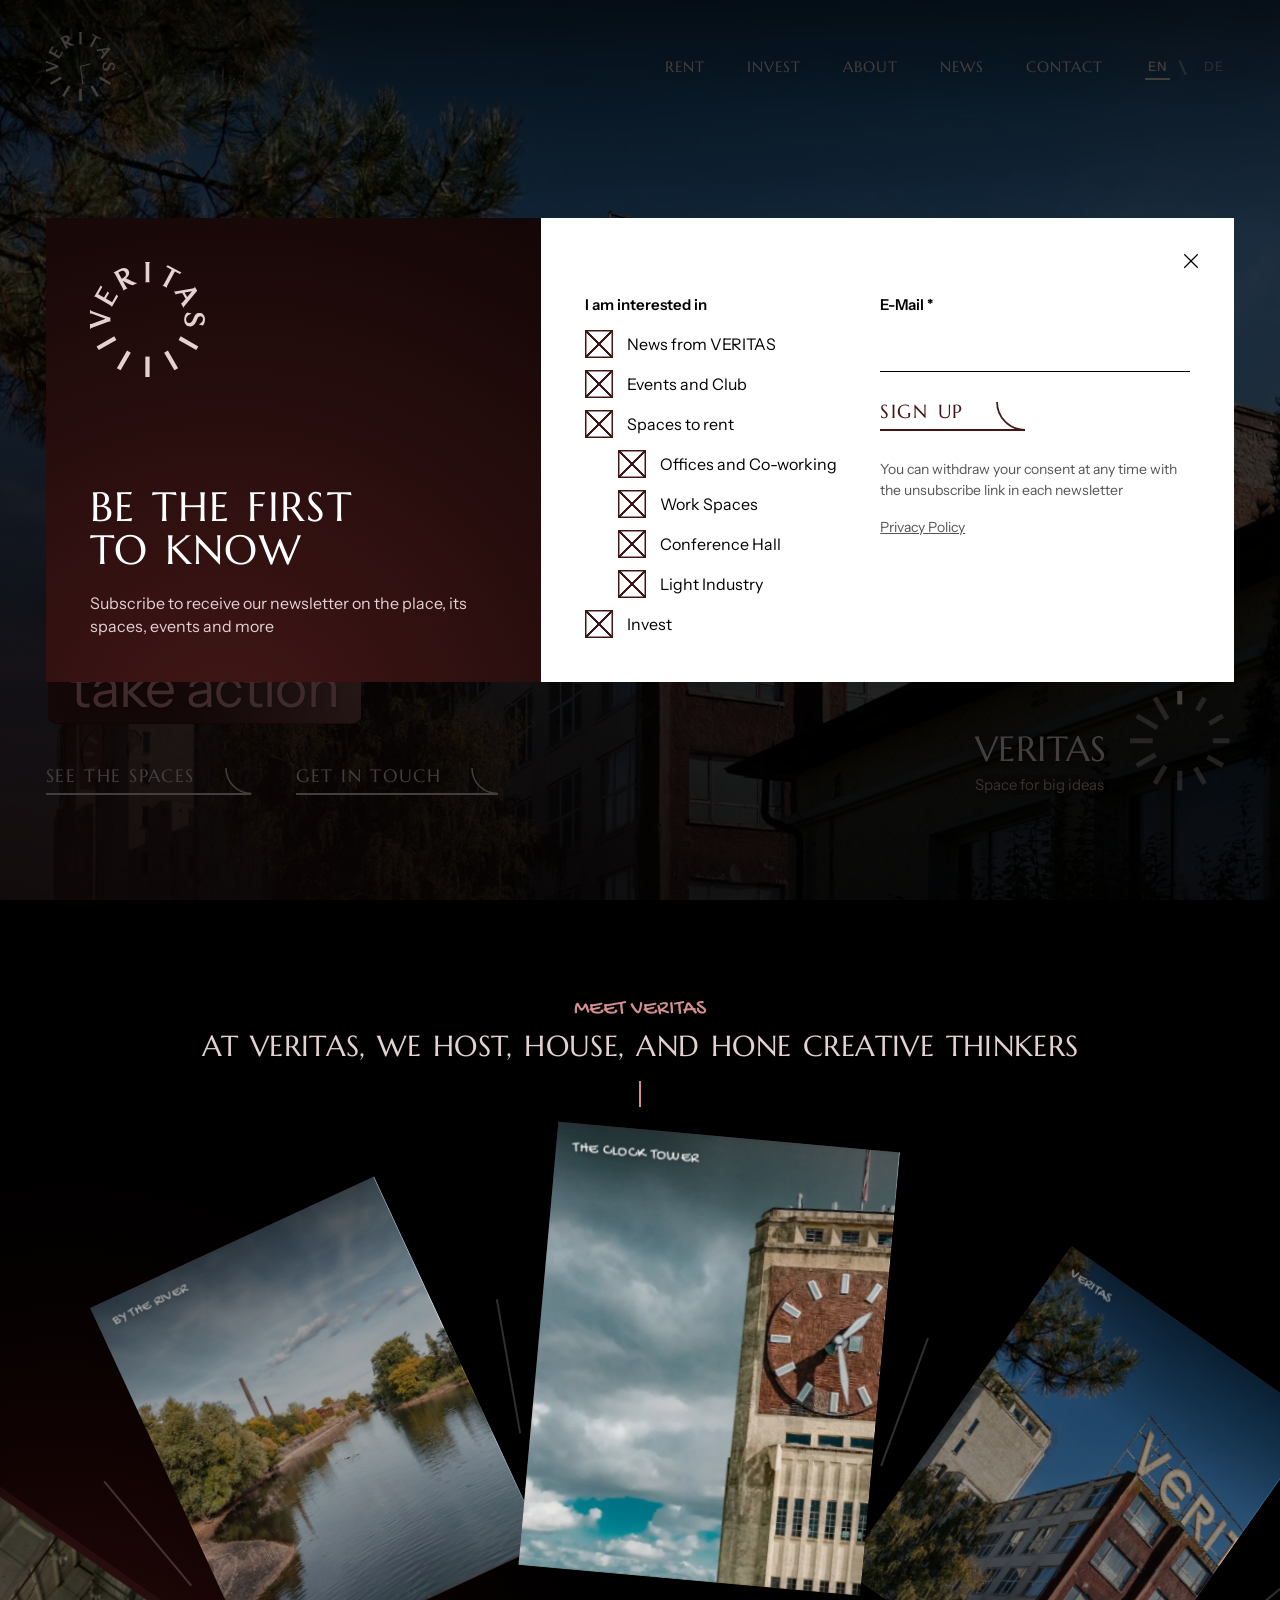
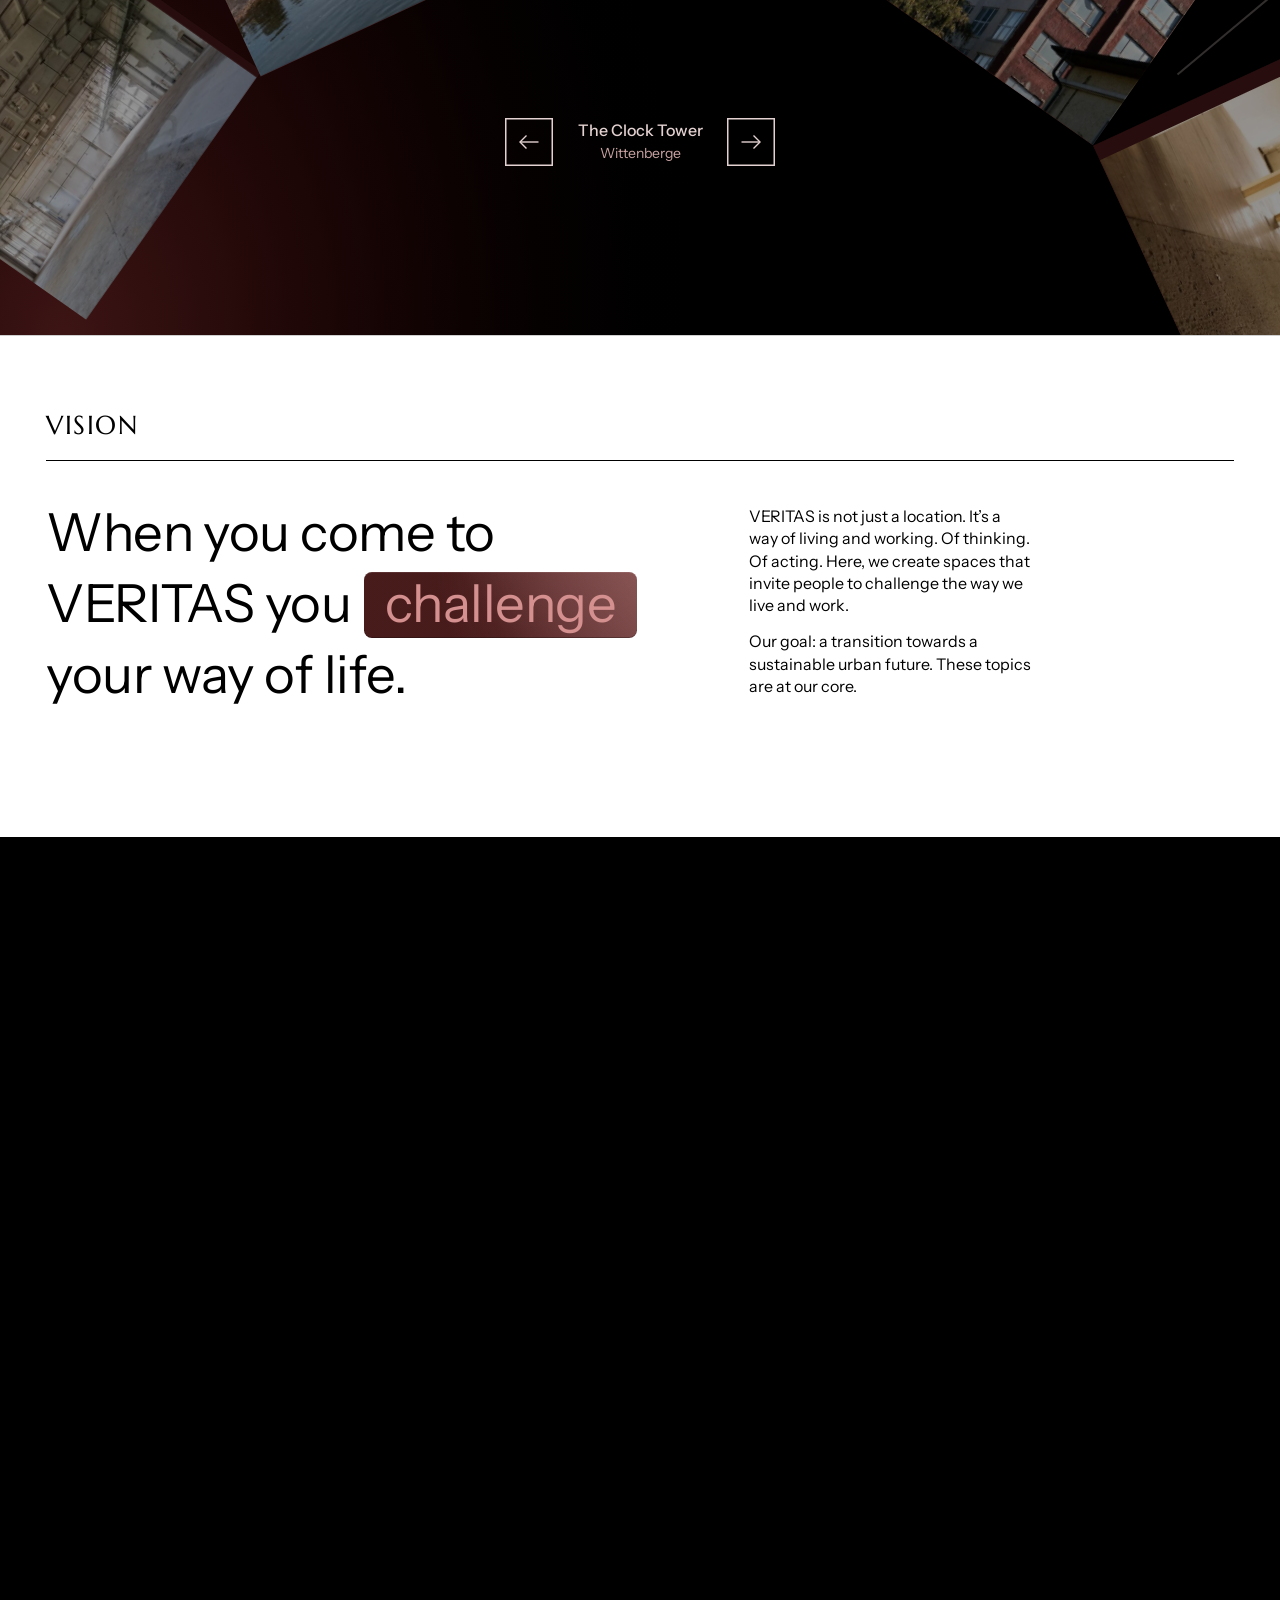
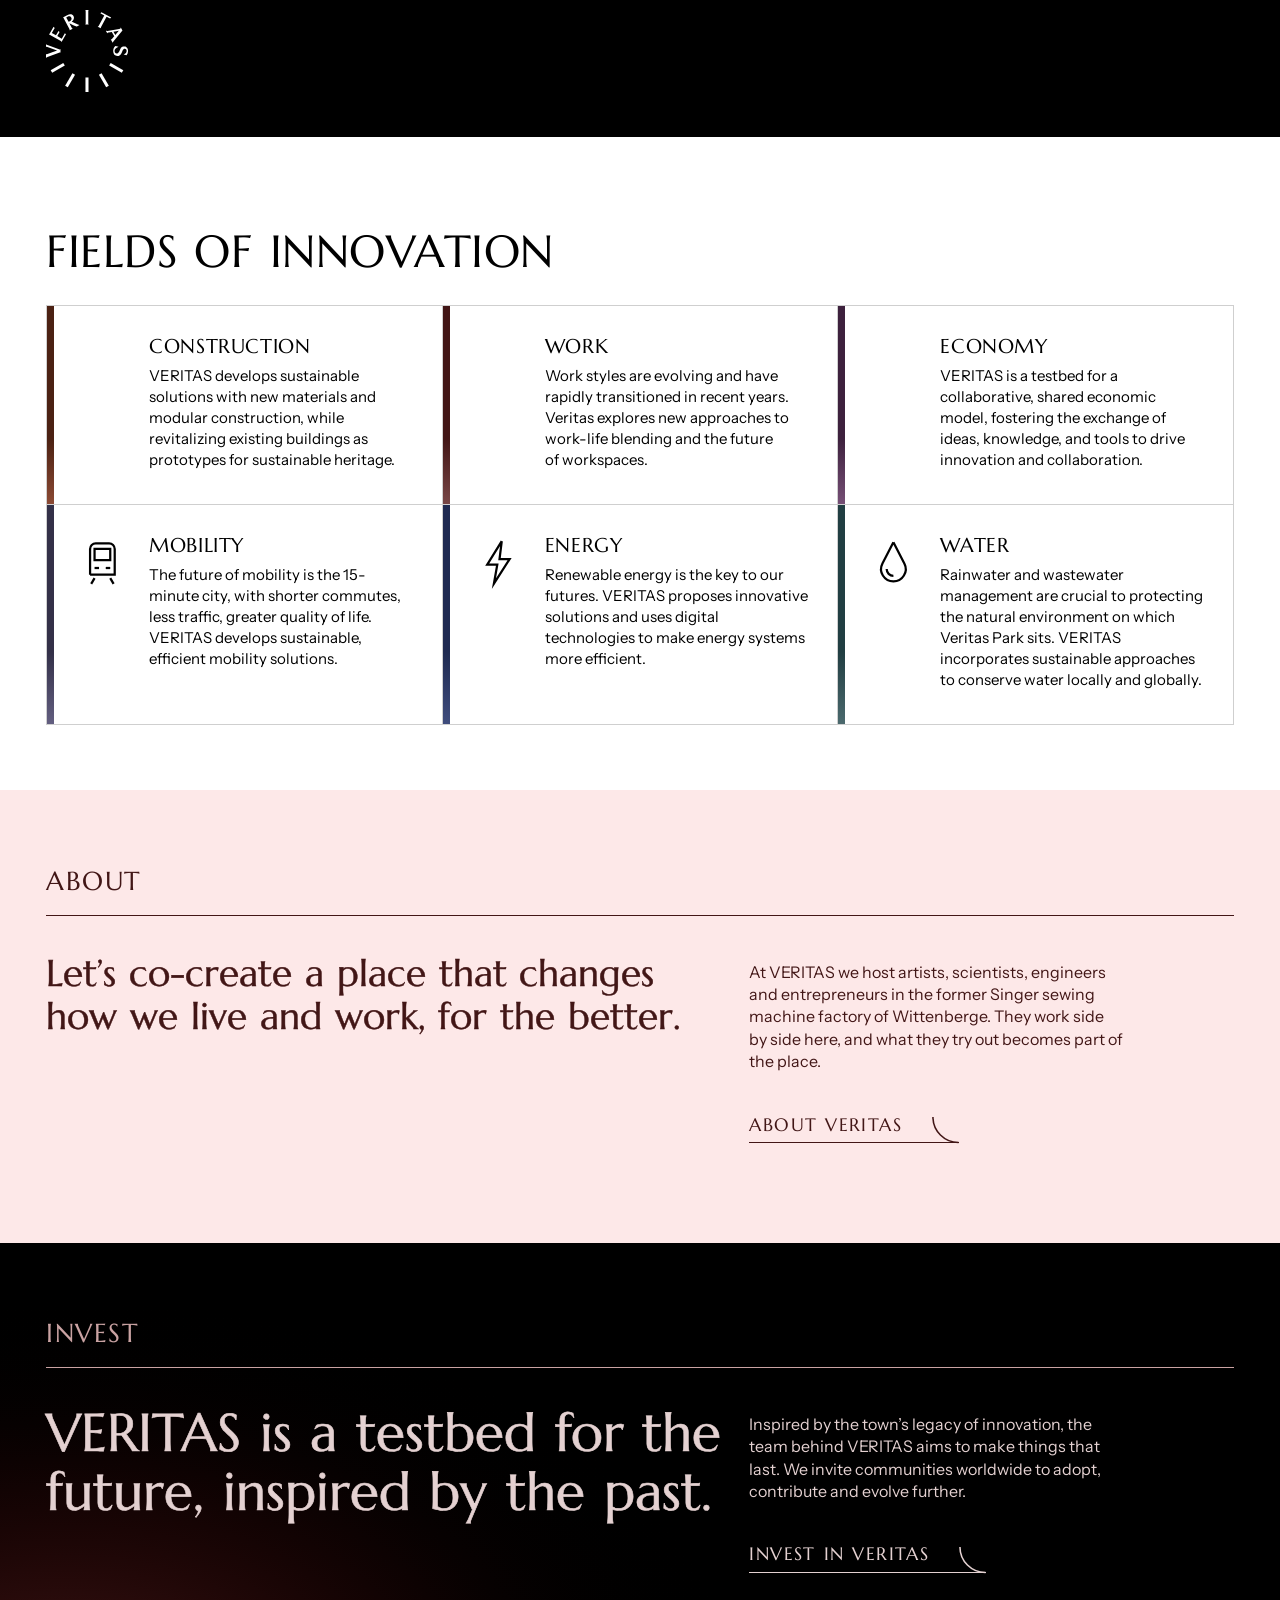
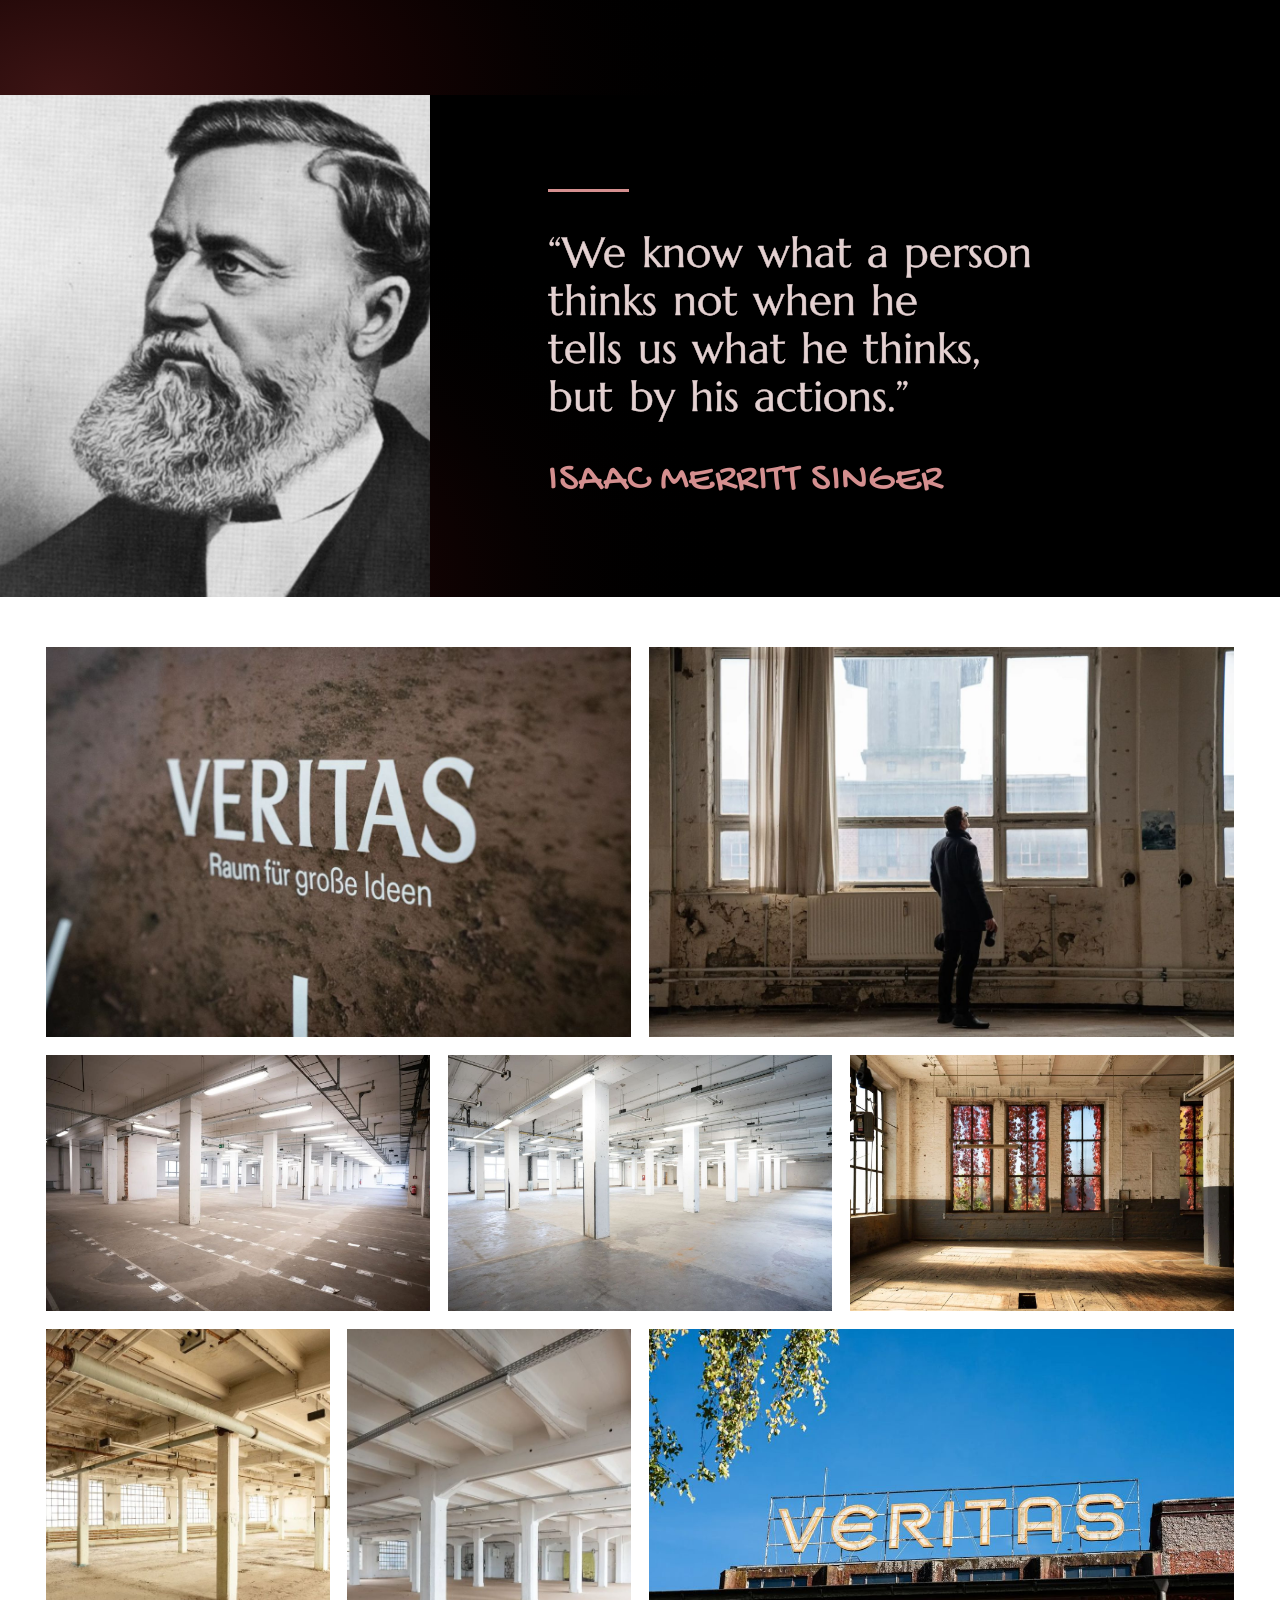
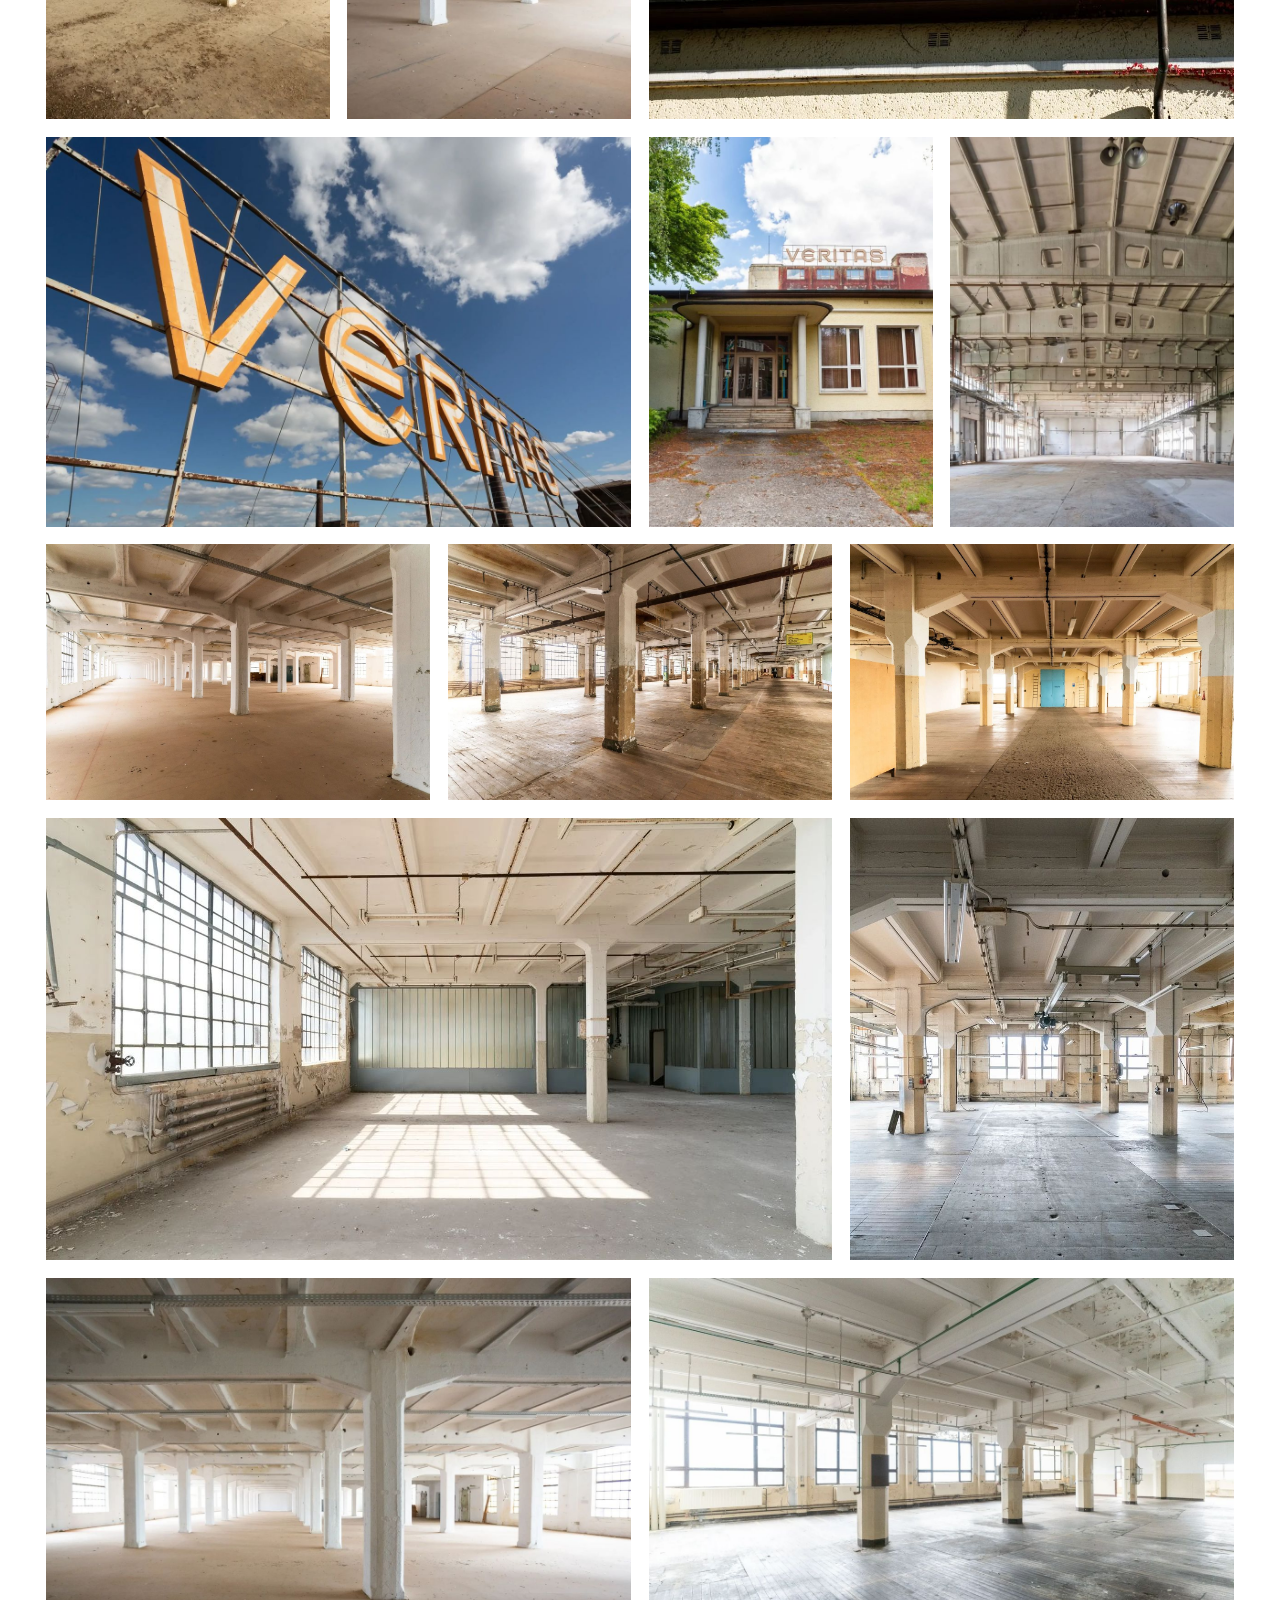
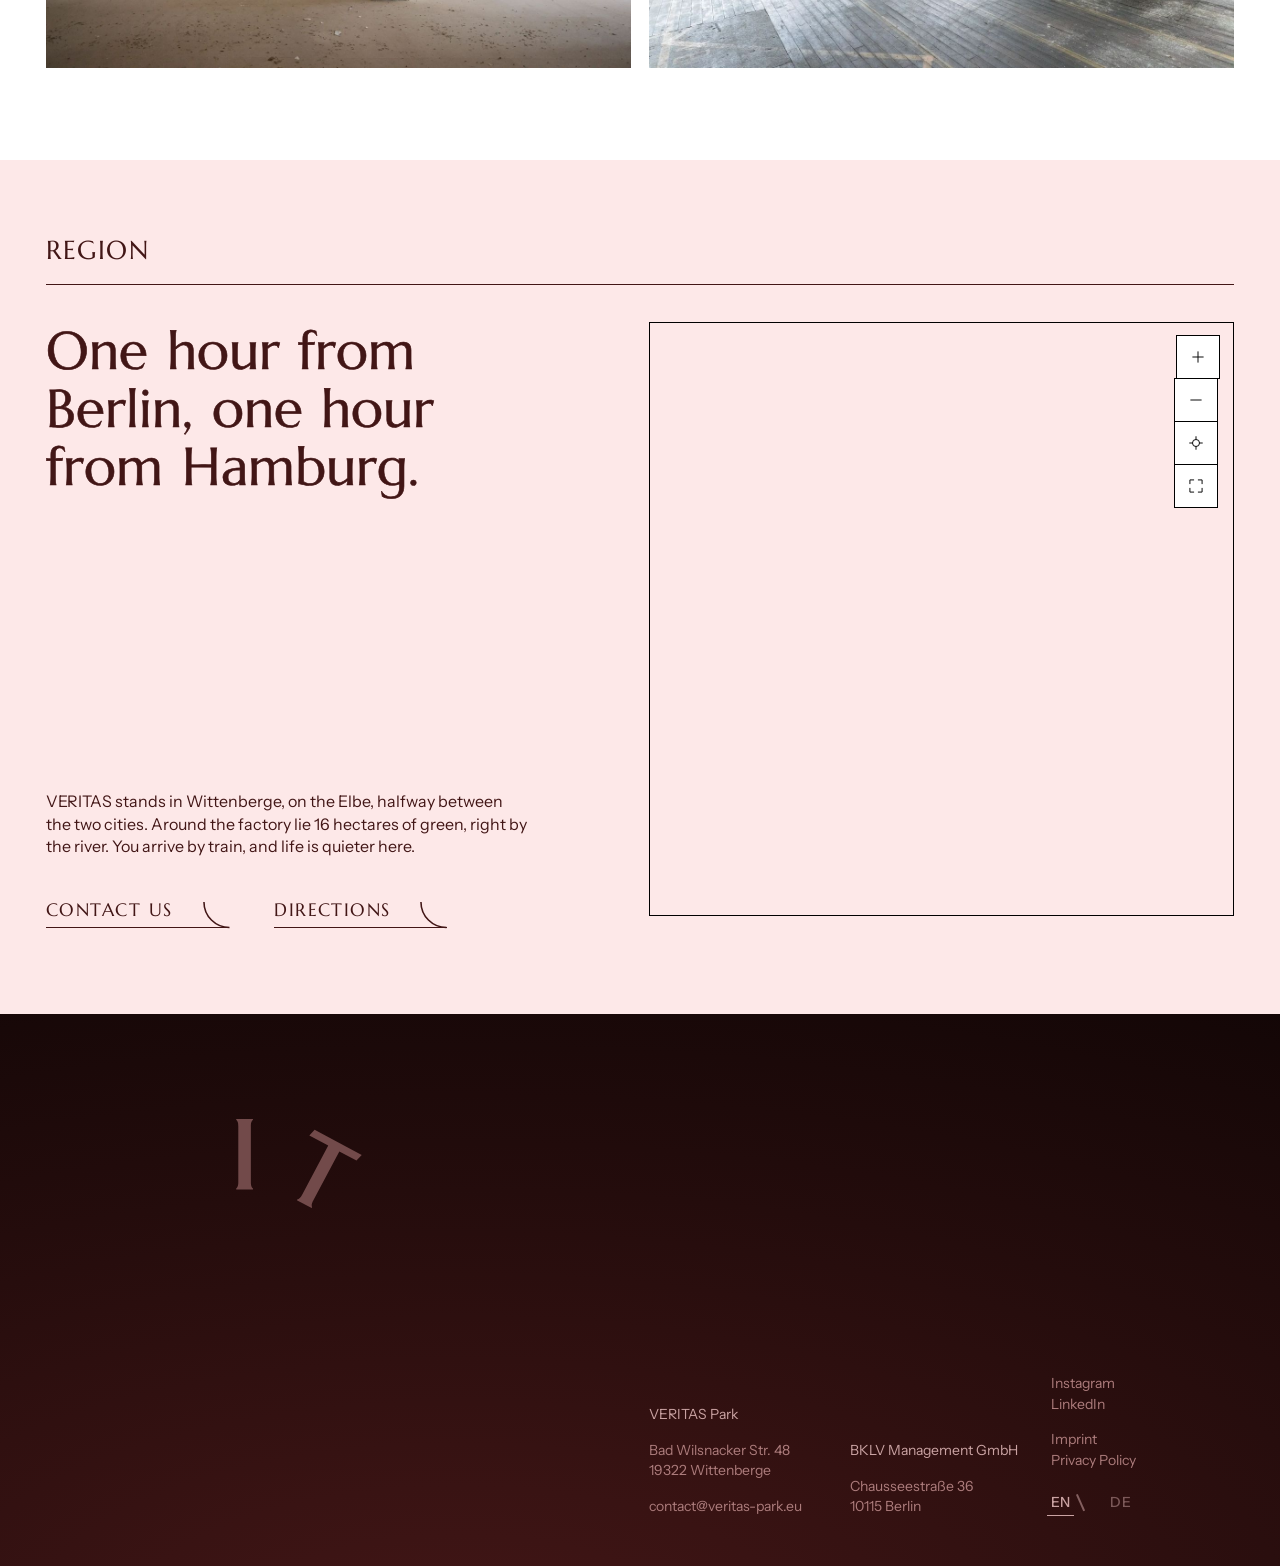
==== commit ea7a662a: "News: the newsletter in white, quiet and centred (name, one line, the address, the sign)" ====
--- a/index.html
+++ b/index.html
@@ -7,7 +7,7 @@
 <meta name="color-scheme" content="light only">
 <title>VERITAS, a place where ideas take action</title>
 <link rel="icon" href="img/favicon.svg">
-<link rel="stylesheet" href="veritas.css?v=114">
+<link rel="stylesheet" href="veritas.css?v=115">
 <script>try{if(sessionStorage.getItem('v-bar')==='b')document.documentElement.classList.add('scrolled')}catch(e){}</script>
 </head>
 <!-- VERITAS, the home page. Written by hand, 22 Nov 2026 (round 3). No build script makes this file.
--- a/veritas.css
+++ b/veritas.css
@@ -1287,3 +1287,17 @@
 .cp-adr{margin-top:.9em;font:400 15px/1.45 var(--text);opacity:.8}
 .cp-txt .sbtns{margin-top:calc(var(--row)*.32)}.cp-txt .sbtns .sbtn.s span{text-transform:uppercase;letter-spacing:.09em}
 @media(max-width:820px){.cpeople{display:block;padding:calc(var(--row)*.8) var(--m) calc(var(--row)*.9)}.cpeople>.t-label{font-size:19px;margin-bottom:calc(var(--row)*.4)}.cp-cards,.cp-cards.three{grid-template-columns:1fr 1fr;column-gap:12px;row-gap:calc(var(--row)*.4);margin-bottom:calc(var(--row)*.6)}.cp-cards article{grid-column:auto}}
+
+/* News, the newsletter in white (third version, 26 Nov 2026): a quiet centred block on the page's own white. The word E-Mail stands on the line and steps up when one writes. */
+.nlw{padding:calc(var(--row)*1.15) var(--m) calc(var(--row)*1.2);text-align:center;border-top:1px solid var(--line)}
+.nlw h2{font:400 clamp(17px,1.4vw,23px)/1.2 var(--head);text-transform:uppercase;letter-spacing:.2em;word-spacing:.1em}
+.nlw-t{margin:calc(var(--row)*.3) auto 0;max-width:34em;font:400 clamp(16px,1.25vw,20px)/1.5 var(--text);color:var(--soft);text-wrap:balance}
+.nlw form{margin:calc(var(--row)*.5) auto 0;width:min(100%,calc(8*var(--row) - var(--g)));display:flex;flex-direction:column;align-items:center}
+.nlw label{position:relative;display:block;width:100%;text-align:left}
+.nlw label span{position:absolute;left:0;bottom:.7em;font:400 clamp(15px,1.15vw,18px)/1 var(--text);text-transform:uppercase;letter-spacing:.06em;pointer-events:none;transform-origin:0 100%;transition:translate .35s var(--ease),scale .35s var(--ease),color .35s}
+.nlw input{width:100%;box-sizing:border-box;font:400 clamp(18px,1.4vw,22px)/1.3 var(--text);padding:1.2em 0 .5em;border:0;border-bottom:1px solid #bdbdbd;border-radius:0;background:transparent;color:#000;outline:0;appearance:none;transition:border-color var(--fast),box-shadow var(--fast)}
+.nlw input:focus{border-bottom-color:#000;box-shadow:0 1px 0 #000}
+.nlw input:focus+span,.nlw input:not(:placeholder-shown)+span{translate:0 -1.9em;scale:.74;color:var(--soft)}
+.nlw .sbtn{margin-top:calc(var(--row)*.42)}
+.nlw-s{margin-top:calc(var(--row)*.36);font:400 13px/1.5 var(--text);color:var(--soft);max-width:36em}.nlw-s a{color:inherit}
+@media(max-width:820px){.nlw{padding:calc(var(--row)*1.1) var(--m) calc(var(--row)*1.2)}.nlw h2{letter-spacing:.14em}}
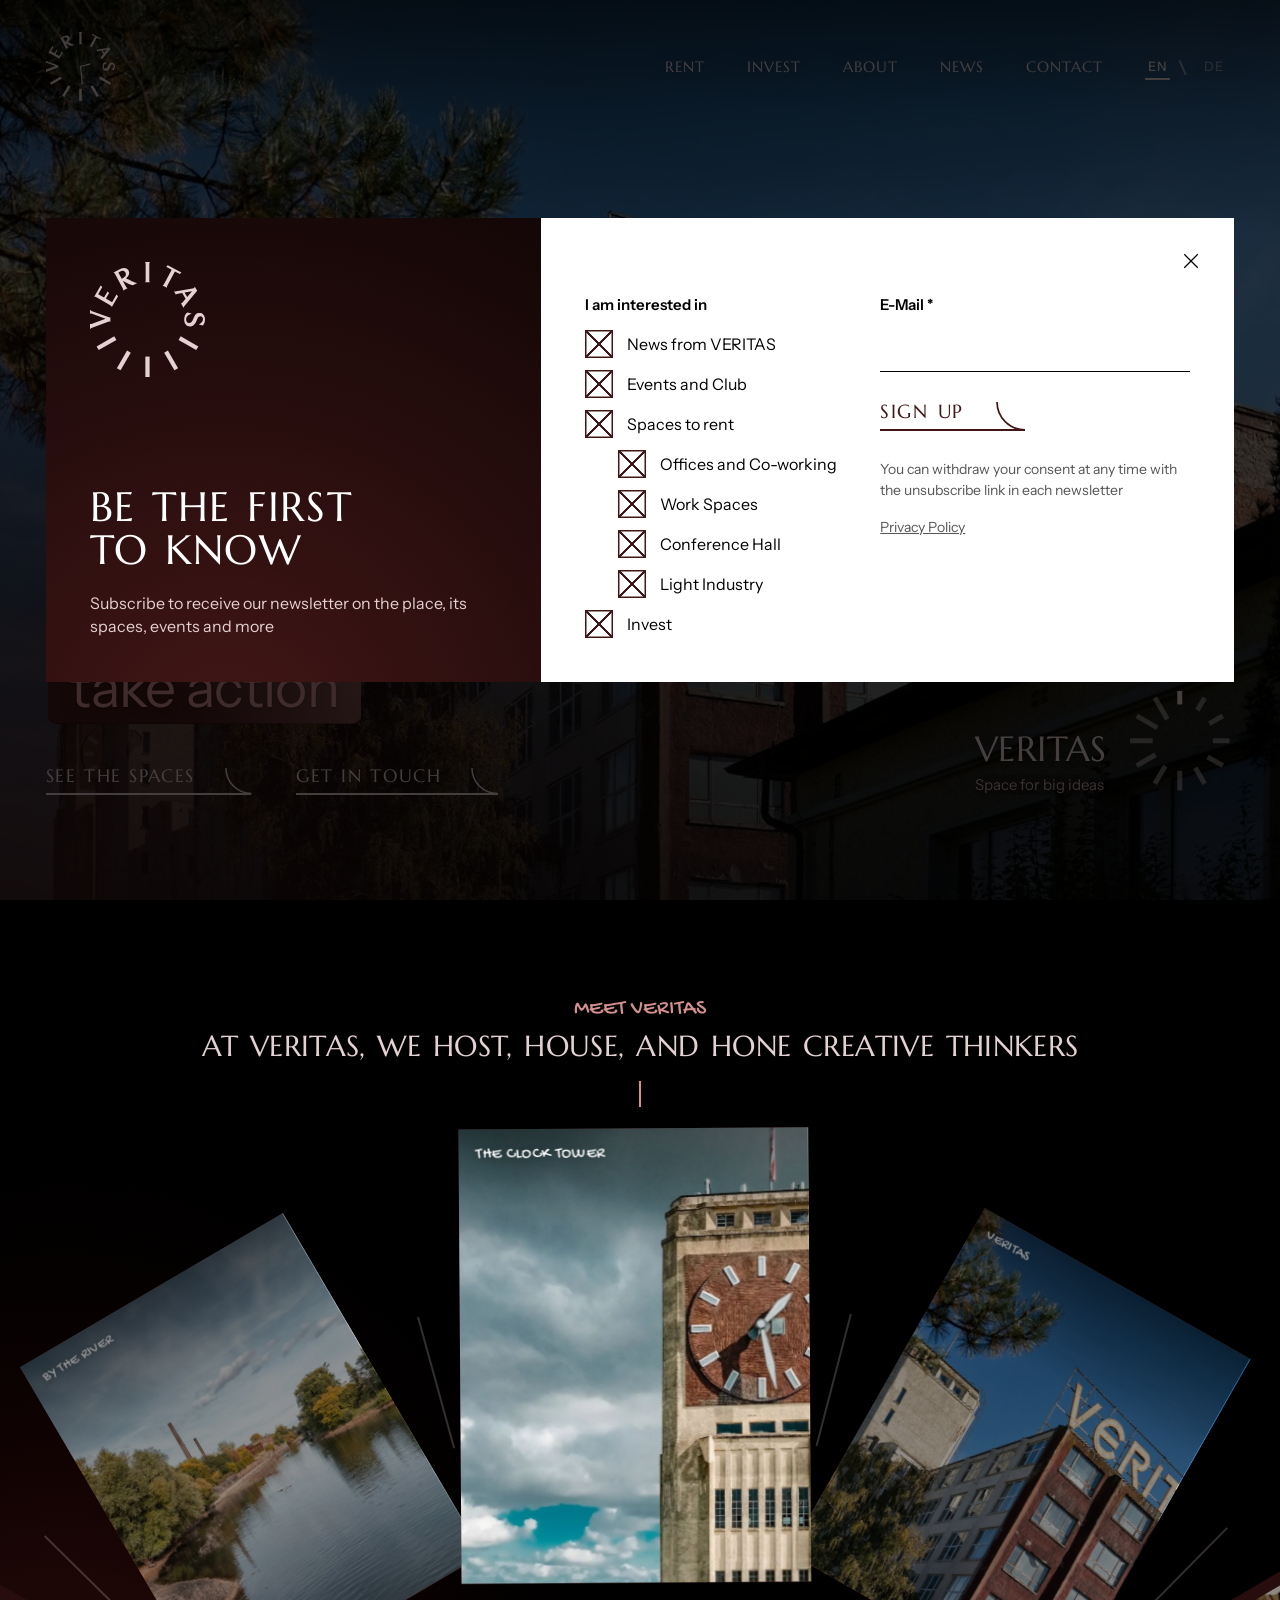
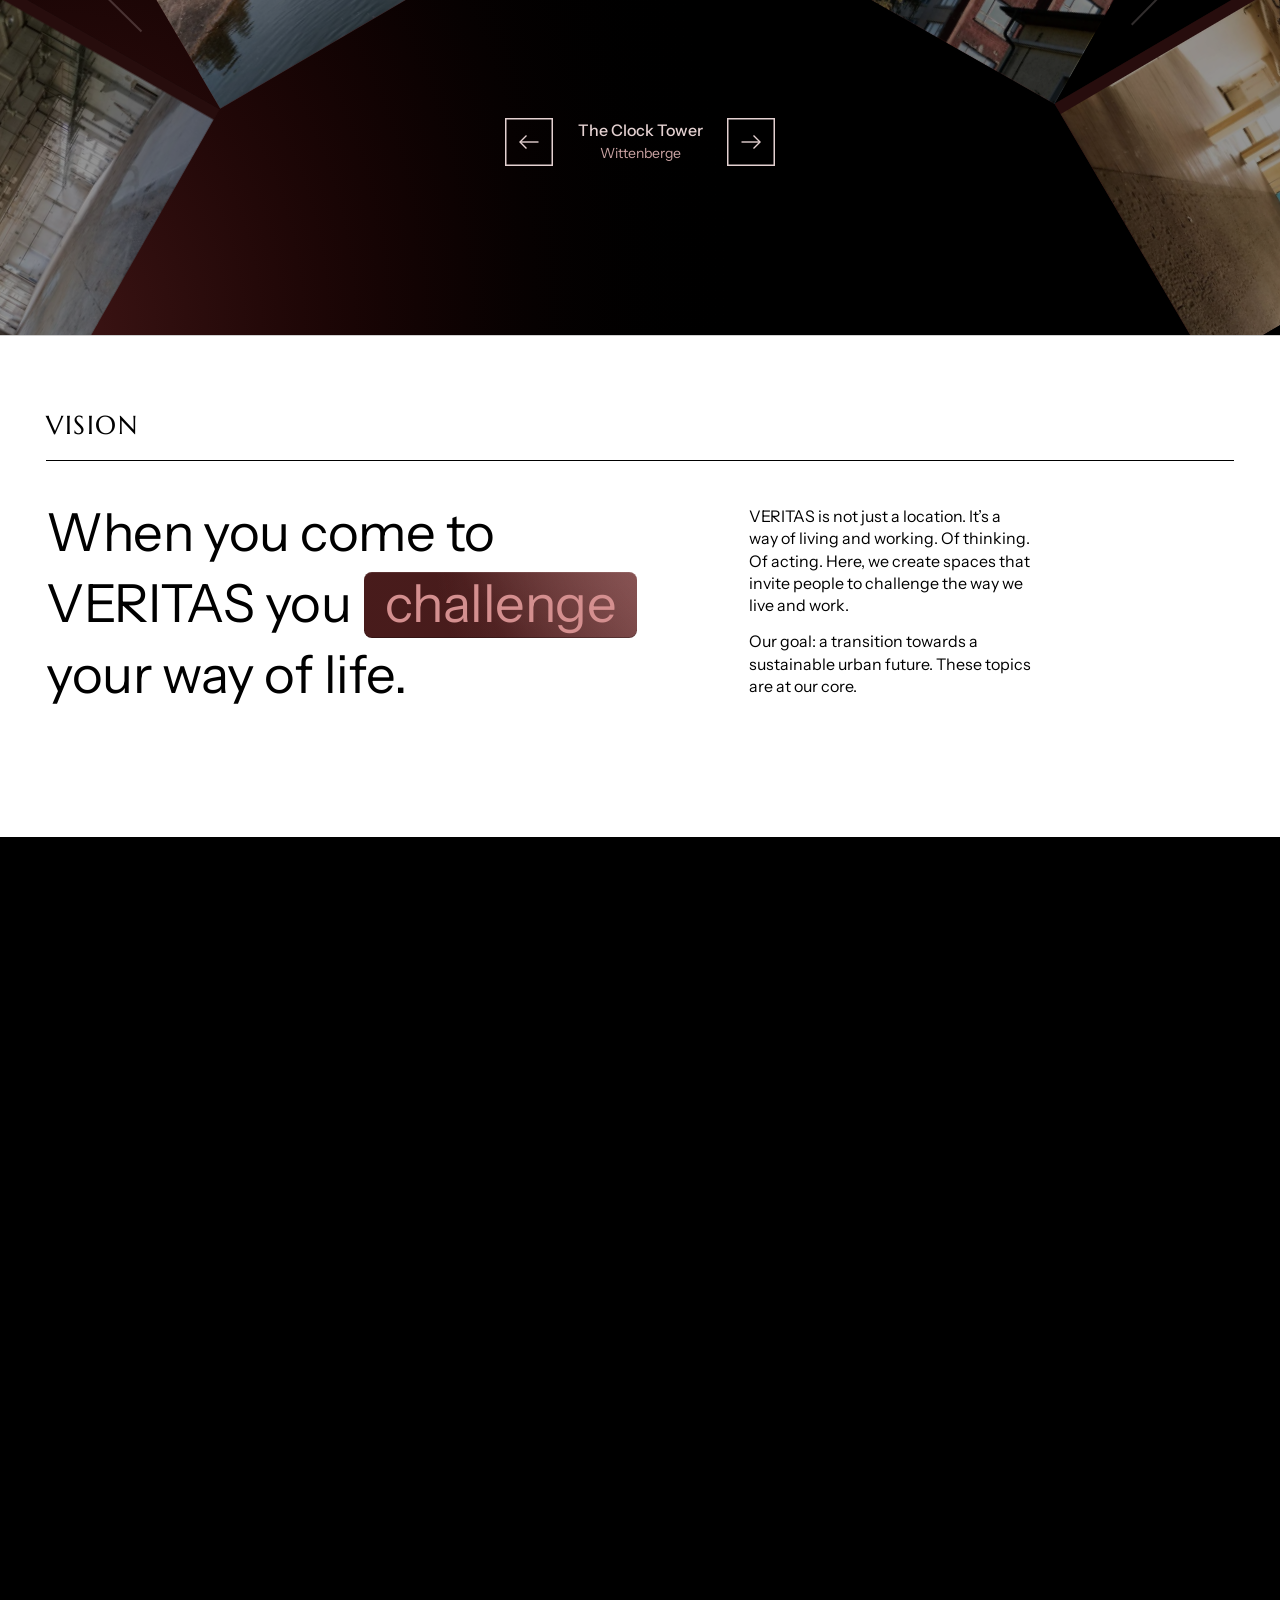
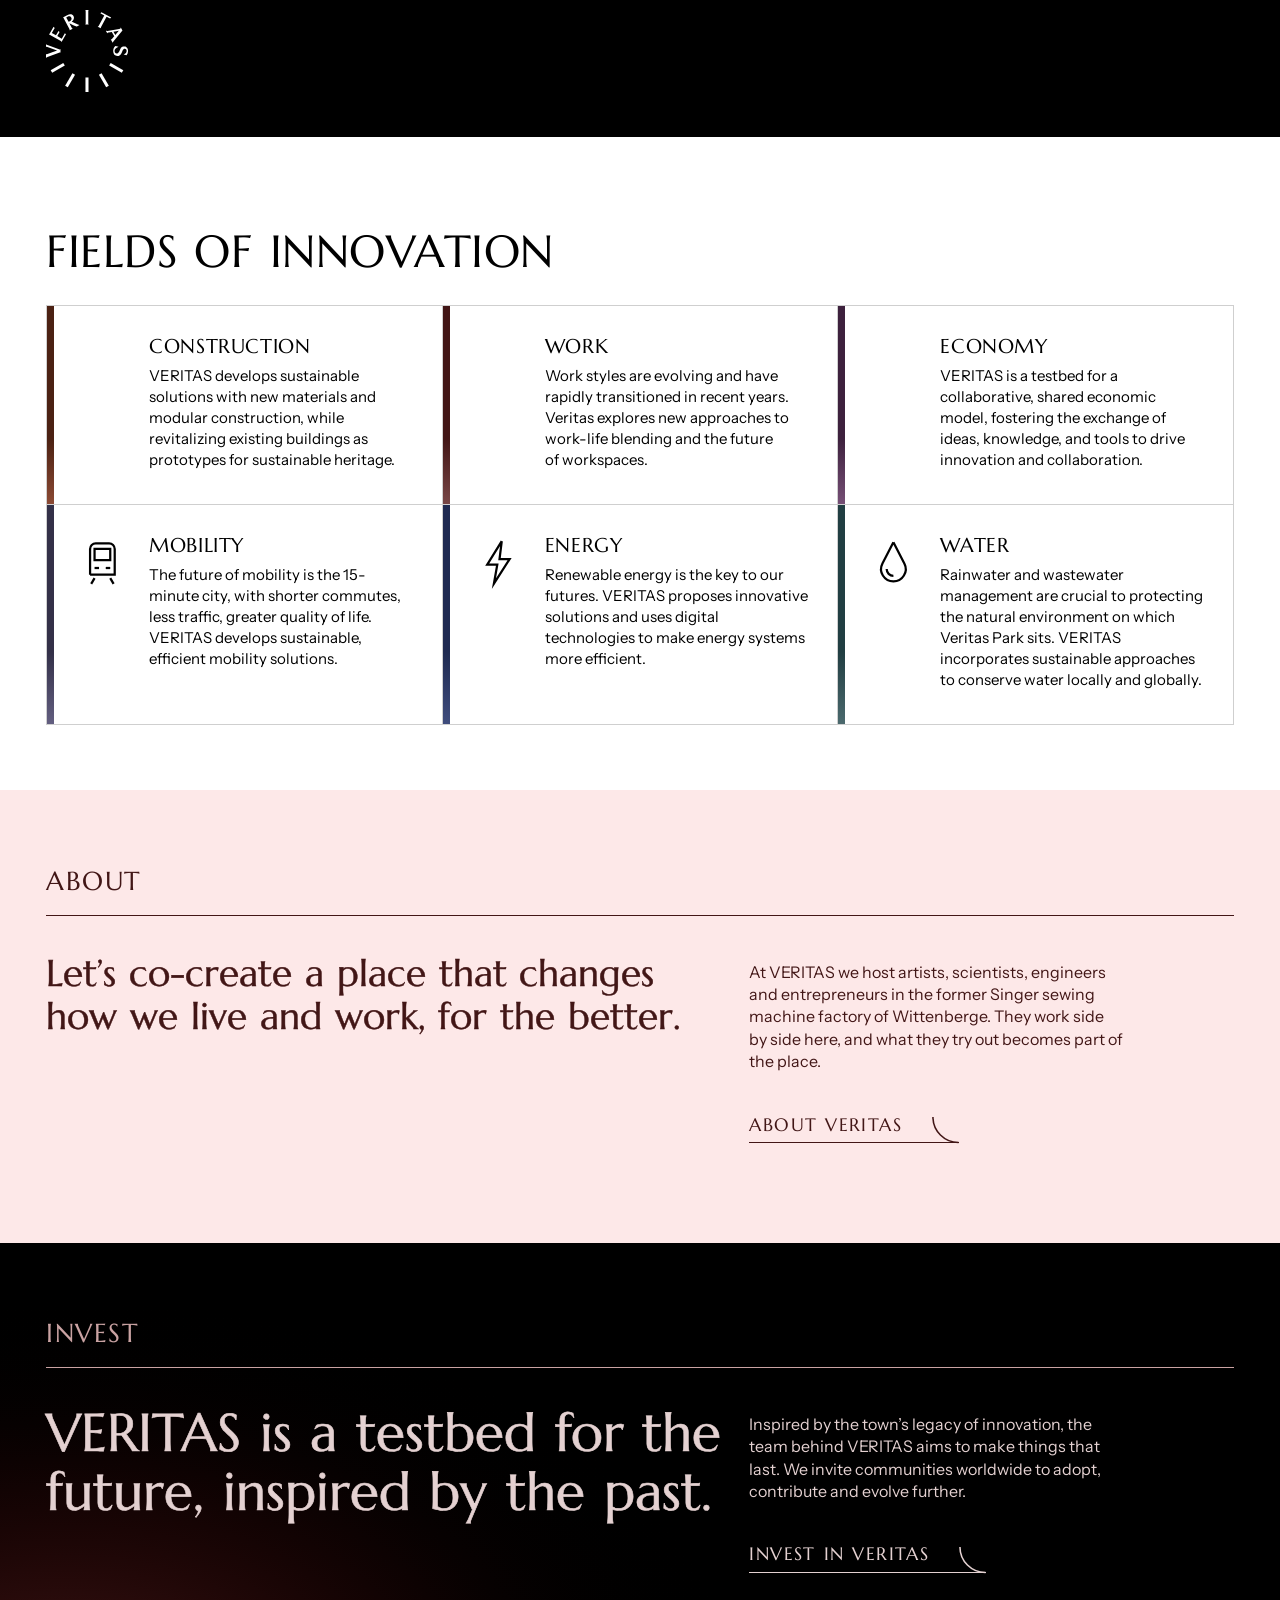
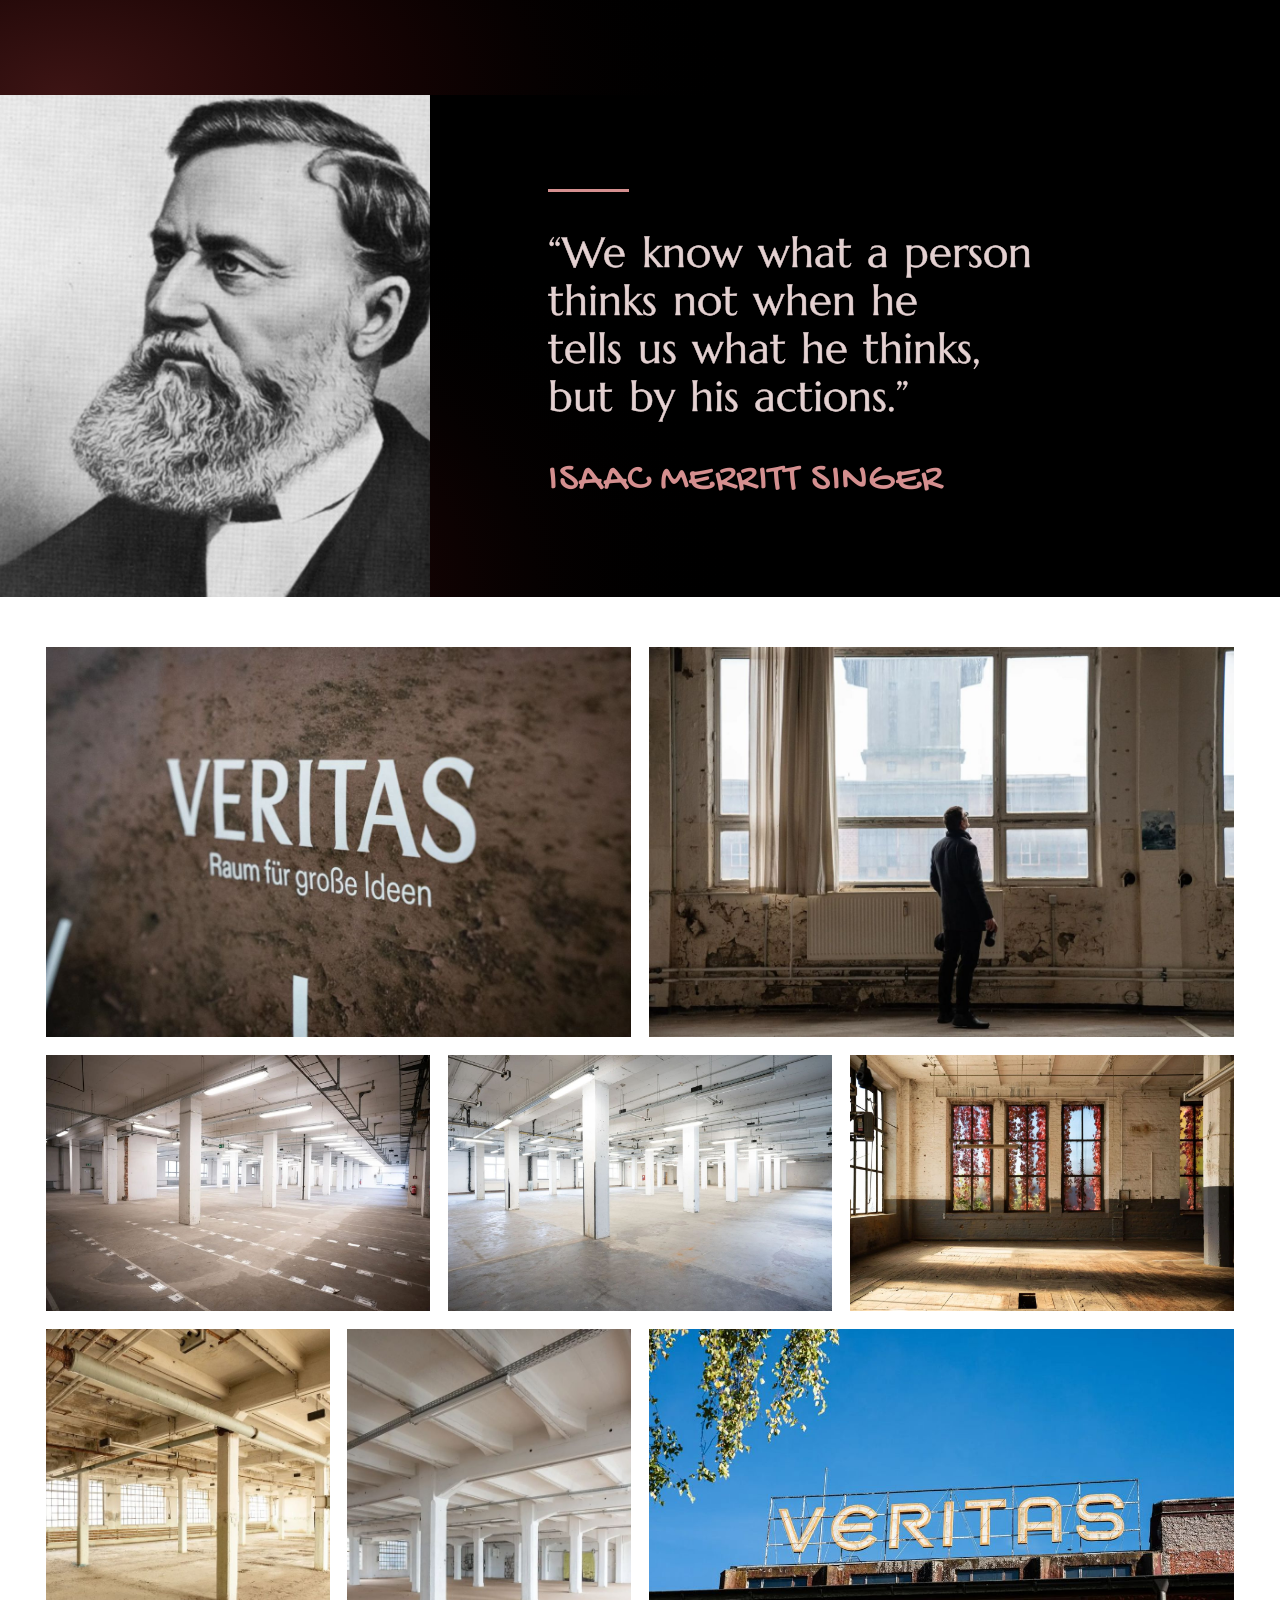
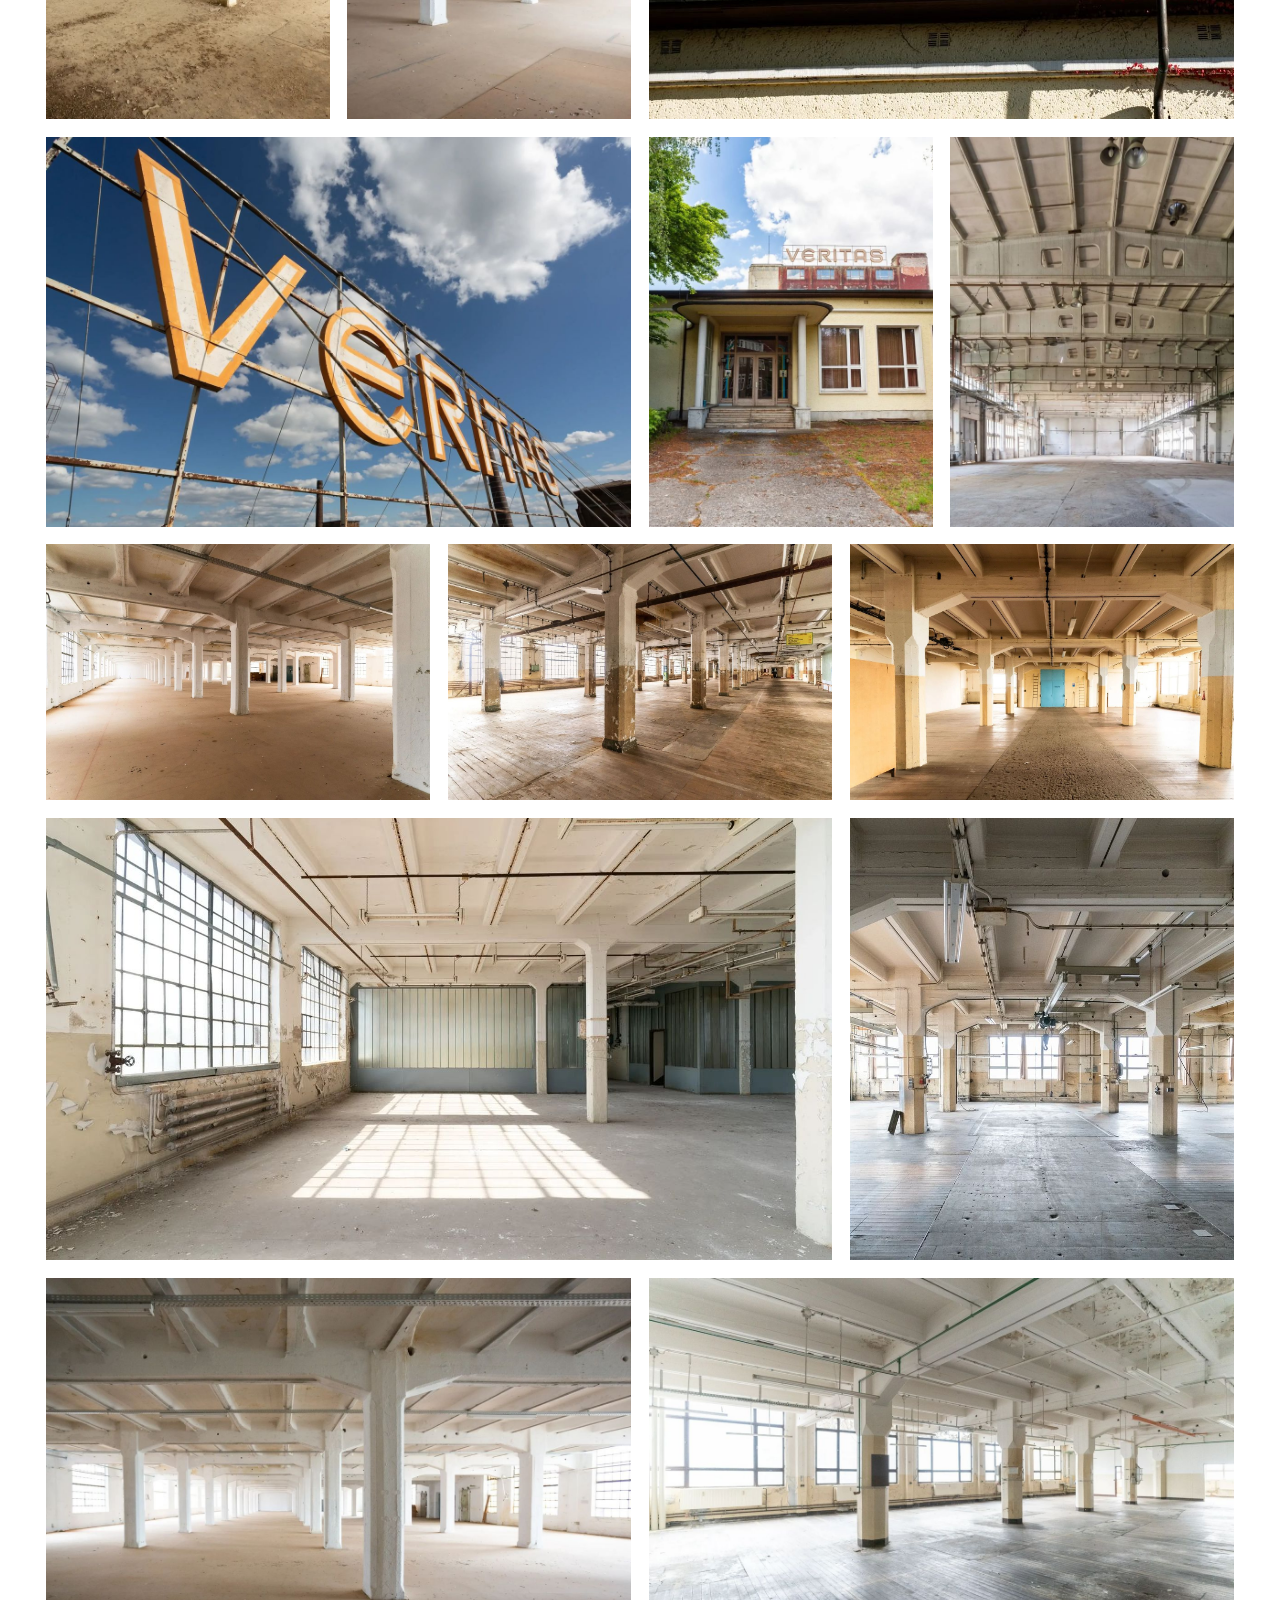
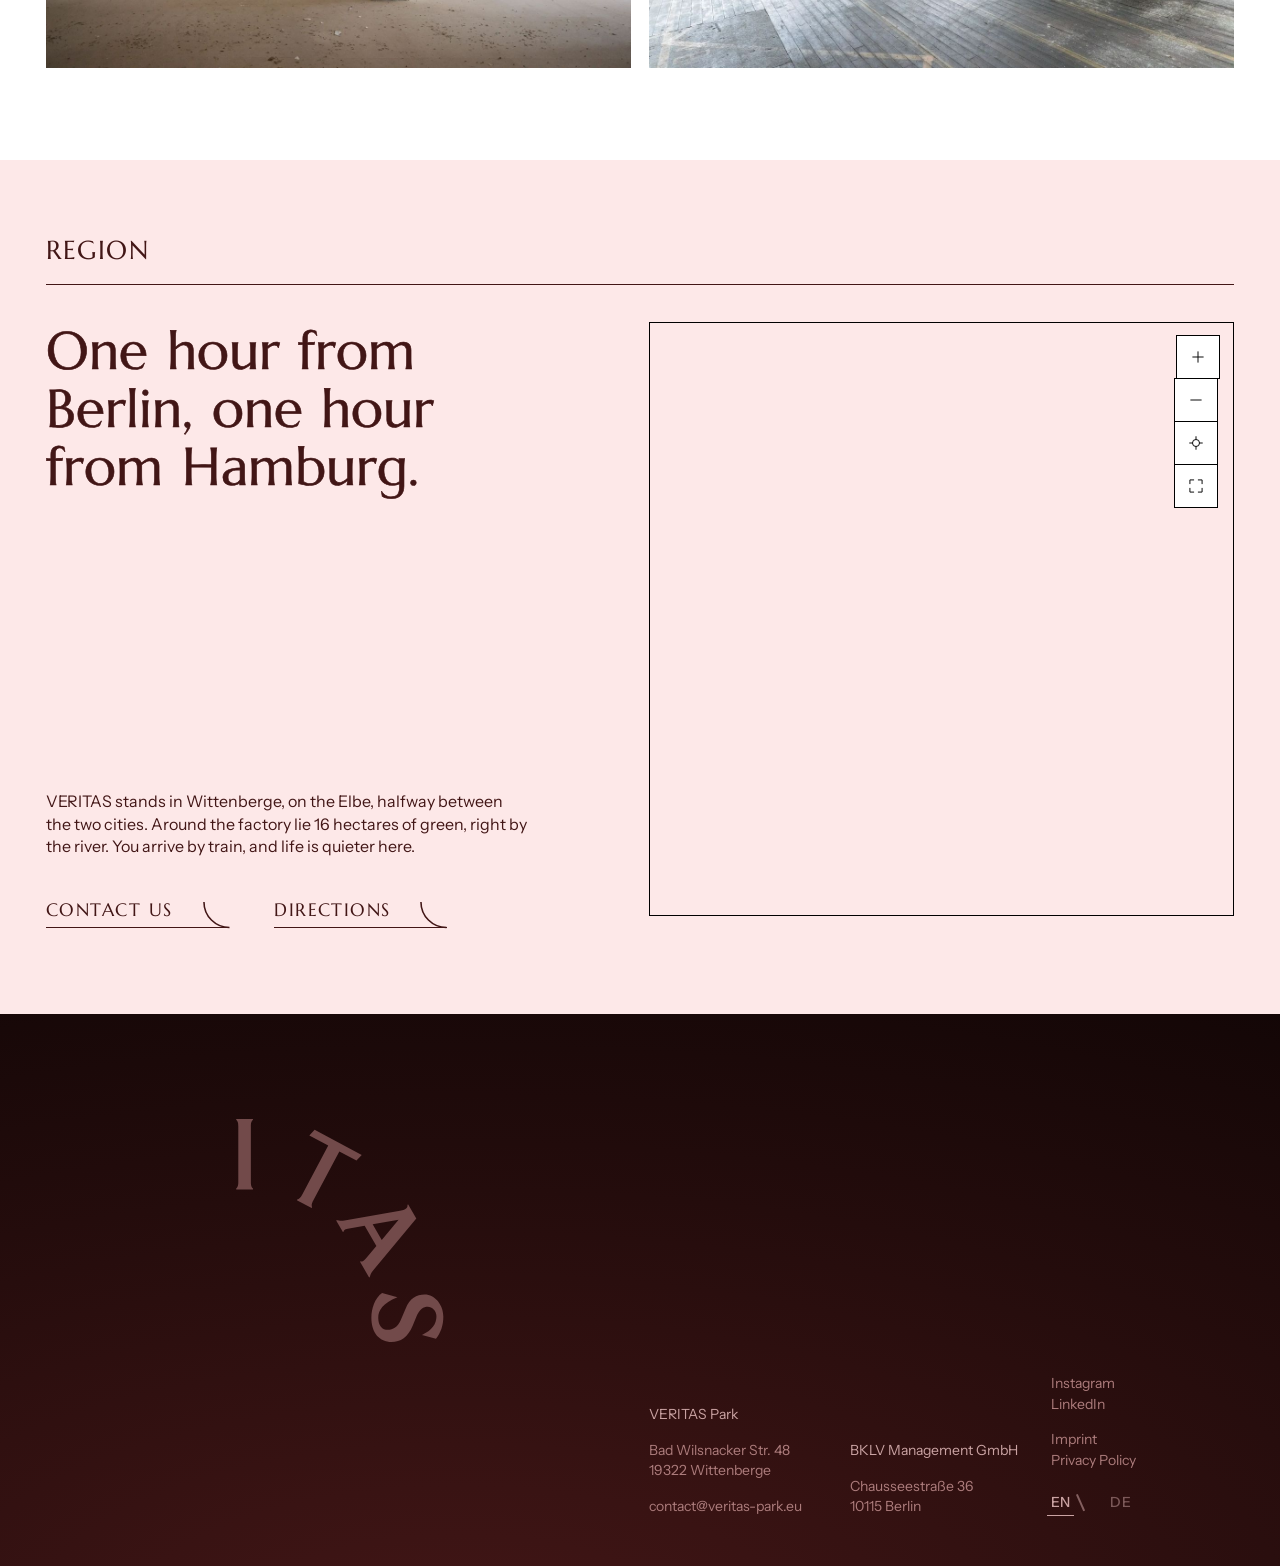
==== commit 73eceafd: "News: the newsletter as a page of the site (label on its rule, headline left, the form in the narrow" ====
--- a/index.html
+++ b/index.html
@@ -7,7 +7,7 @@
 <meta name="color-scheme" content="light only">
 <title>VERITAS, a place where ideas take action</title>
 <link rel="icon" href="img/favicon.svg">
-<link rel="stylesheet" href="veritas.css?v=115">
+<link rel="stylesheet" href="veritas.css?v=116">
 <script>try{if(sessionStorage.getItem('v-bar')==='b')document.documentElement.classList.add('scrolled')}catch(e){}</script>
 </head>
 <!-- VERITAS, the home page. Written by hand, 22 Nov 2026 (round 3). No build script makes this file.
@@ -234,7 +234,7 @@
 <script src="veritas.js?v=72"></script>
 <script src="symbol.js?v=43"></script>
 <script src="de.js?v=31"></script>
-<script src="i18n.js?v=55" defer></script>
+<script src="i18n.js?v=56" defer></script>
 <script src="hero.js?v=38h" defer></script>
 <script src="wheel.js?v=37" defer></script>
 <script src="map.js?v=1" defer></script>
--- a/veritas.css
+++ b/veritas.css
@@ -1288,16 +1288,13 @@
 .cp-txt .sbtns{margin-top:calc(var(--row)*.32)}.cp-txt .sbtns .sbtn.s span{text-transform:uppercase;letter-spacing:.09em}
 @media(max-width:820px){.cpeople{display:block;padding:calc(var(--row)*.8) var(--m) calc(var(--row)*.9)}.cpeople>.t-label{font-size:19px;margin-bottom:calc(var(--row)*.4)}.cp-cards,.cp-cards.three{grid-template-columns:1fr 1fr;column-gap:12px;row-gap:calc(var(--row)*.4);margin-bottom:calc(var(--row)*.6)}.cp-cards article{grid-column:auto}}
 
-/* News, the newsletter in white (third version, 26 Nov 2026): a quiet centred block on the page's own white. The word E-Mail stands on the line and steps up when one writes. */
-.nlw{padding:calc(var(--row)*1.15) var(--m) calc(var(--row)*1.2);text-align:center;border-top:1px solid var(--line)}
-.nlw h2{font:400 clamp(17px,1.4vw,23px)/1.2 var(--head);text-transform:uppercase;letter-spacing:.2em;word-spacing:.1em}
-.nlw-t{margin:calc(var(--row)*.3) auto 0;max-width:34em;font:400 clamp(16px,1.25vw,20px)/1.5 var(--text);color:var(--soft);text-wrap:balance}
-.nlw form{margin:calc(var(--row)*.5) auto 0;width:min(100%,calc(8*var(--row) - var(--g)));display:flex;flex-direction:column;align-items:center}
-.nlw label{position:relative;display:block;width:100%;text-align:left}
-.nlw label span{position:absolute;left:0;bottom:.7em;font:400 clamp(15px,1.15vw,18px)/1 var(--text);text-transform:uppercase;letter-spacing:.06em;pointer-events:none;transform-origin:0 100%;transition:translate .35s var(--ease),scale .35s var(--ease),color .35s}
-.nlw input{width:100%;box-sizing:border-box;font:400 clamp(18px,1.4vw,22px)/1.3 var(--text);padding:1.2em 0 .5em;border:0;border-bottom:1px solid #bdbdbd;border-radius:0;background:transparent;color:#000;outline:0;appearance:none;transition:border-color var(--fast),box-shadow var(--fast)}
-.nlw input:focus{border-bottom-color:#000;box-shadow:0 1px 0 #000}
-.nlw input:focus+span,.nlw input:not(:placeholder-shown)+span{translate:0 -1.9em;scale:.74;color:var(--soft)}
-.nlw .sbtn{margin-top:calc(var(--row)*.42)}
-.nlw-s{margin-top:calc(var(--row)*.36);font:400 13px/1.5 var(--text);color:var(--soft);max-width:36em}.nlw-s a{color:inherit}
-@media(max-width:820px){.nlw{padding:calc(var(--row)*1.1) var(--m) calc(var(--row)*1.2)}.nlw h2{letter-spacing:.14em}}
+/* News, the newsletter (fourth version, 26 Nov 2026): a page of the site like the others (.pg), the form in its narrow right column.
+   The word E-Mail stands on the line and steps up when one writes. */
+.nlv form{align-self:start;margin:0;min-width:0}
+.nlv label{position:relative;display:block;margin-top:calc(var(--row)*.34)}
+.nlv label span{position:absolute;left:0;bottom:.72em;font:600 15px/1 var(--text);pointer-events:none;transform-origin:0 100%;transition:translate .35s var(--ease),scale .35s var(--ease),color .35s}
+.nlv input{width:100%;box-sizing:border-box;font:400 clamp(18px,1.4vw,22px)/1.3 var(--text);padding:1.25em 0 .5em;border:0;border-bottom:1px solid #000;border-radius:0;background:transparent;color:#000;outline:0;appearance:none;transition:box-shadow var(--fast)}
+.nlv input:focus{box-shadow:0 1px 0 #000}
+.nlv input:focus+span,.nlv input:not(:placeholder-shown)+span{translate:0 -2.1em;scale:.86;color:var(--soft)}
+.nlv .sbtn{margin-top:calc(var(--row)*.36)}
+.nlv-s{margin-top:calc(var(--row)*.34);font:400 13px/1.5 var(--text);color:var(--soft);max-width:30em}.nlv-s a{color:inherit}
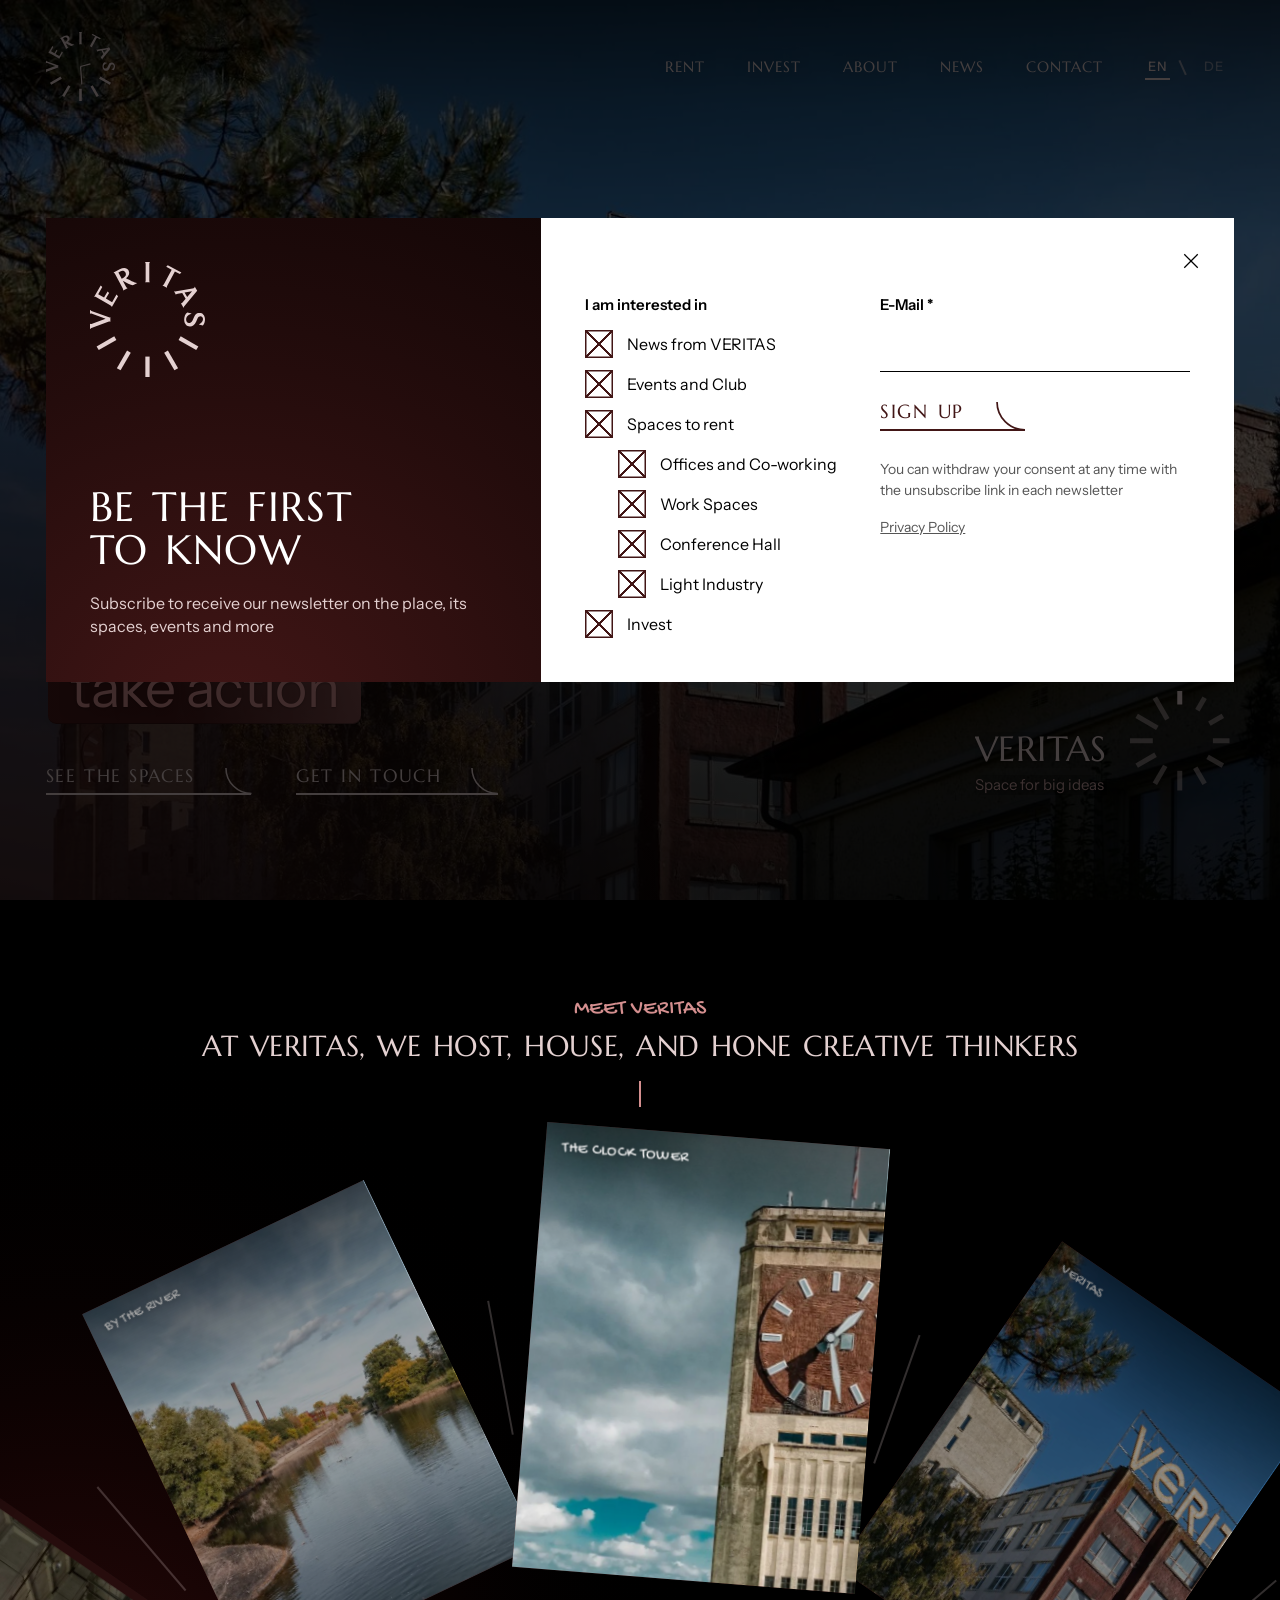
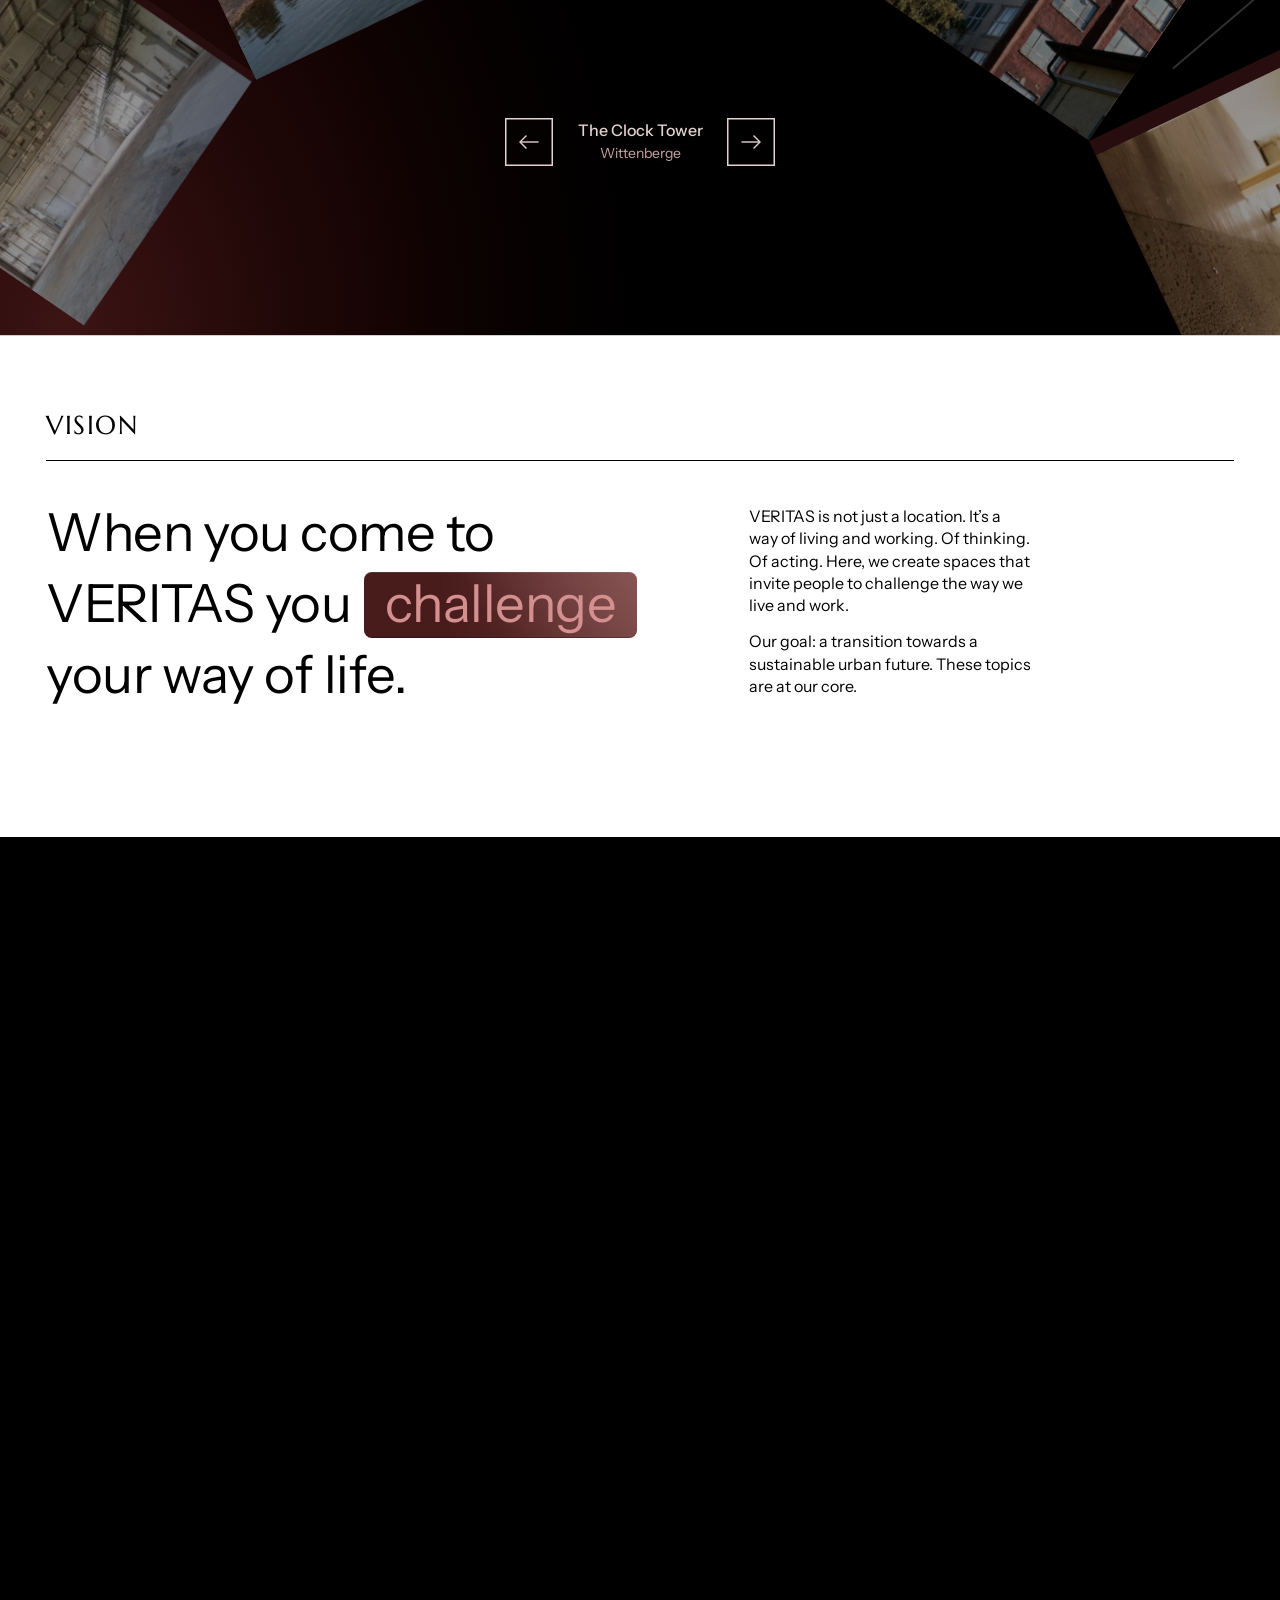
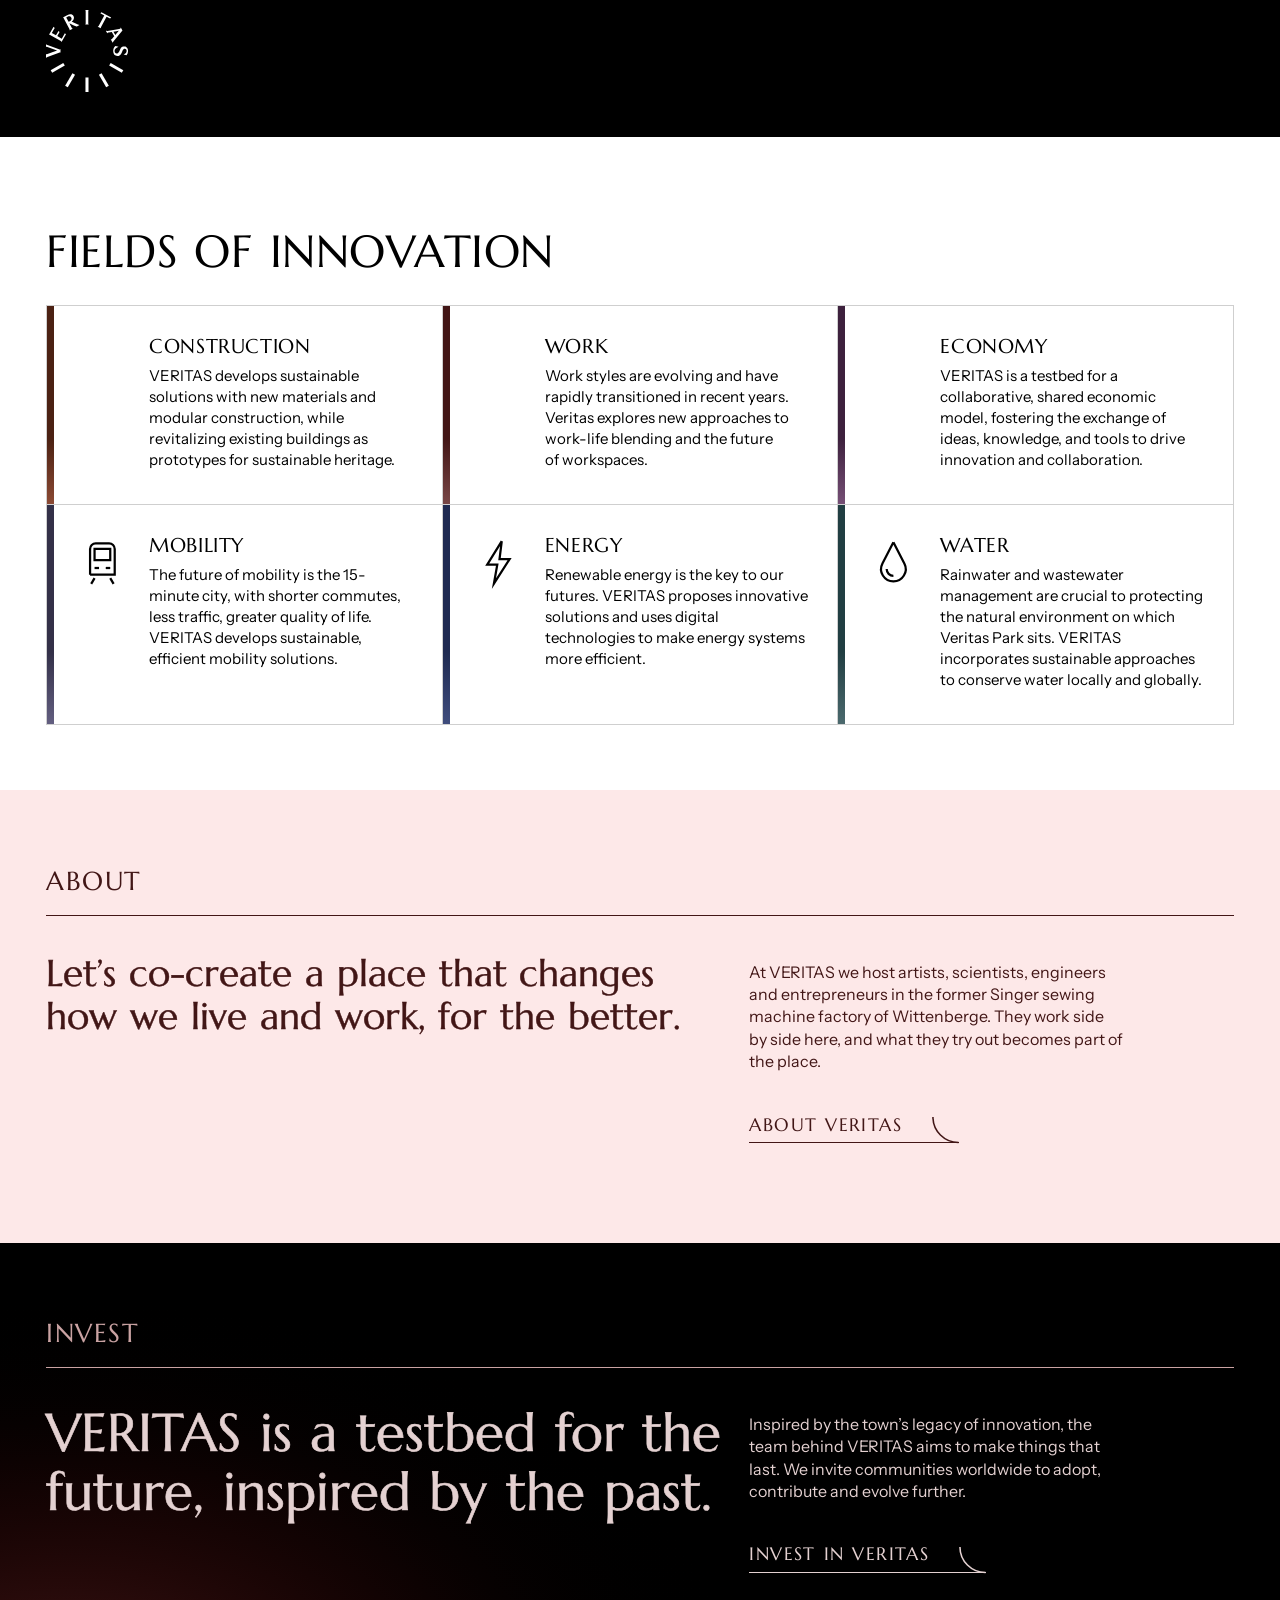
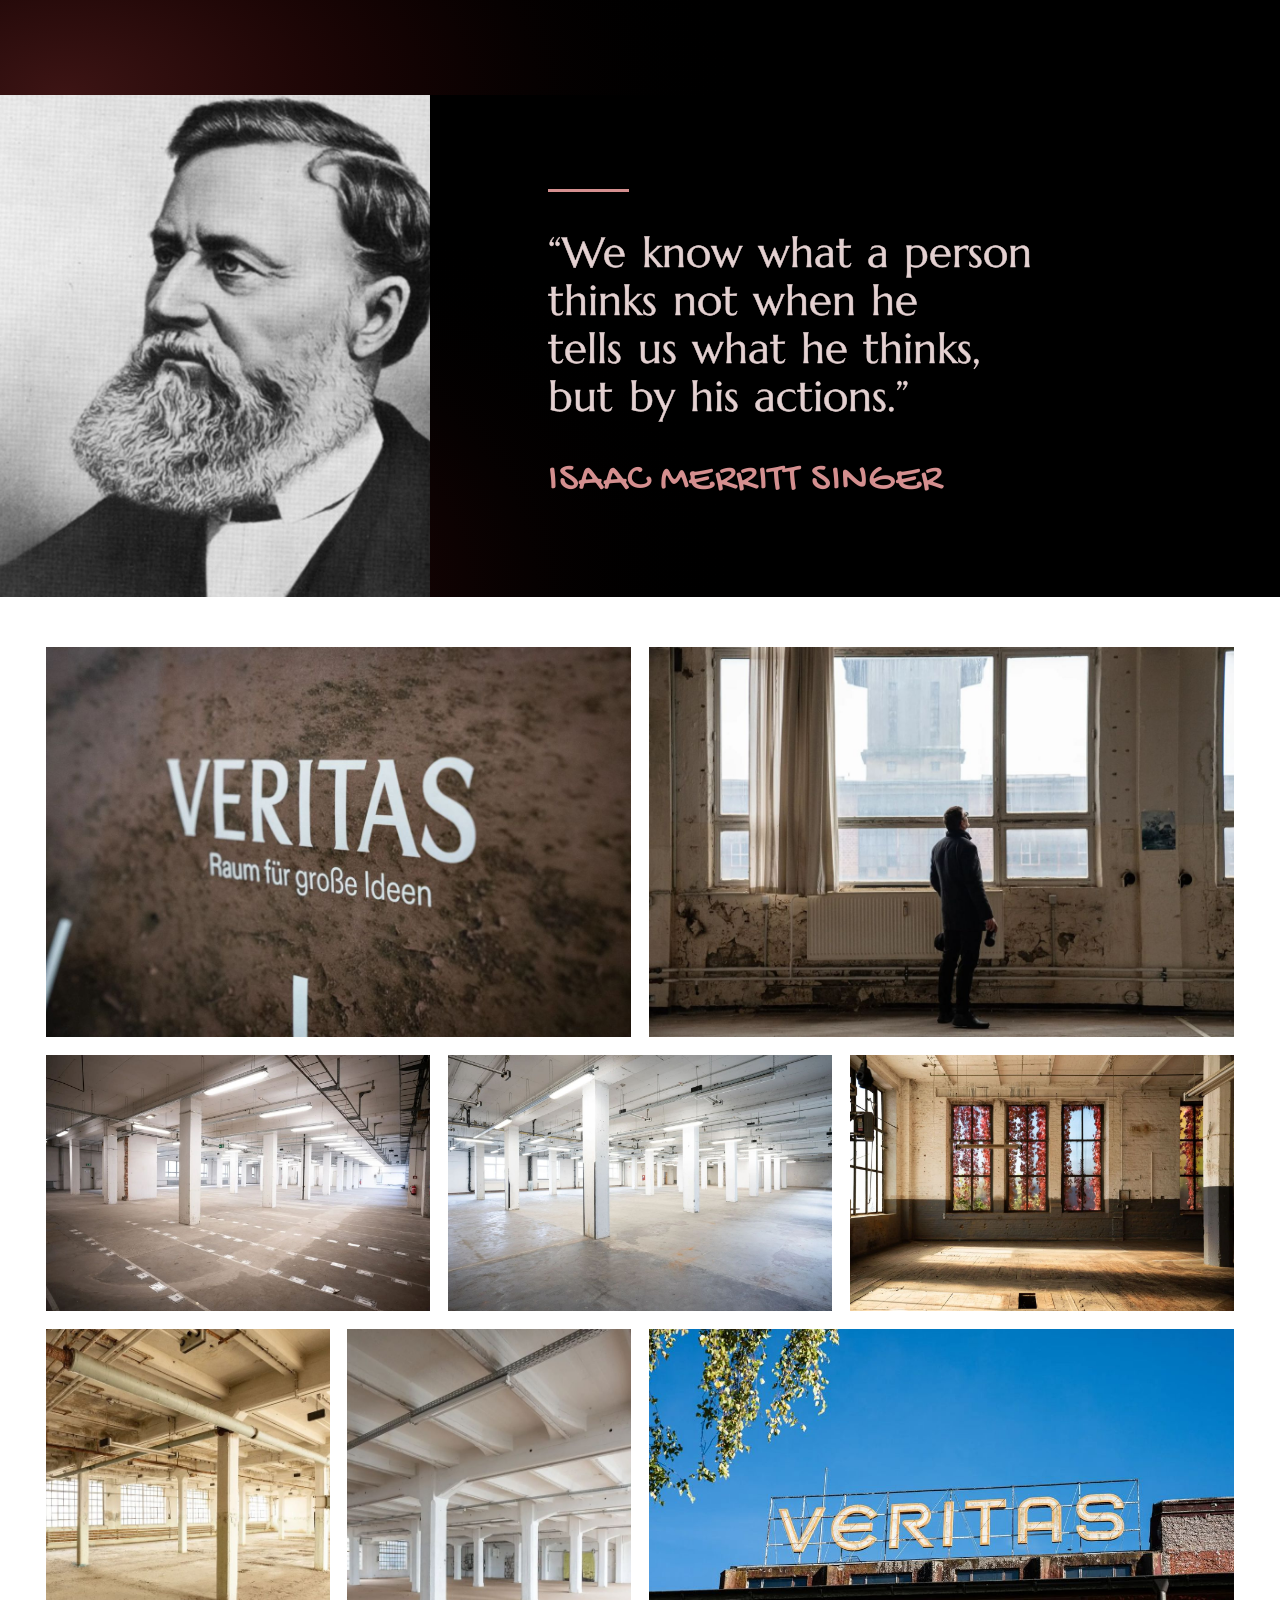
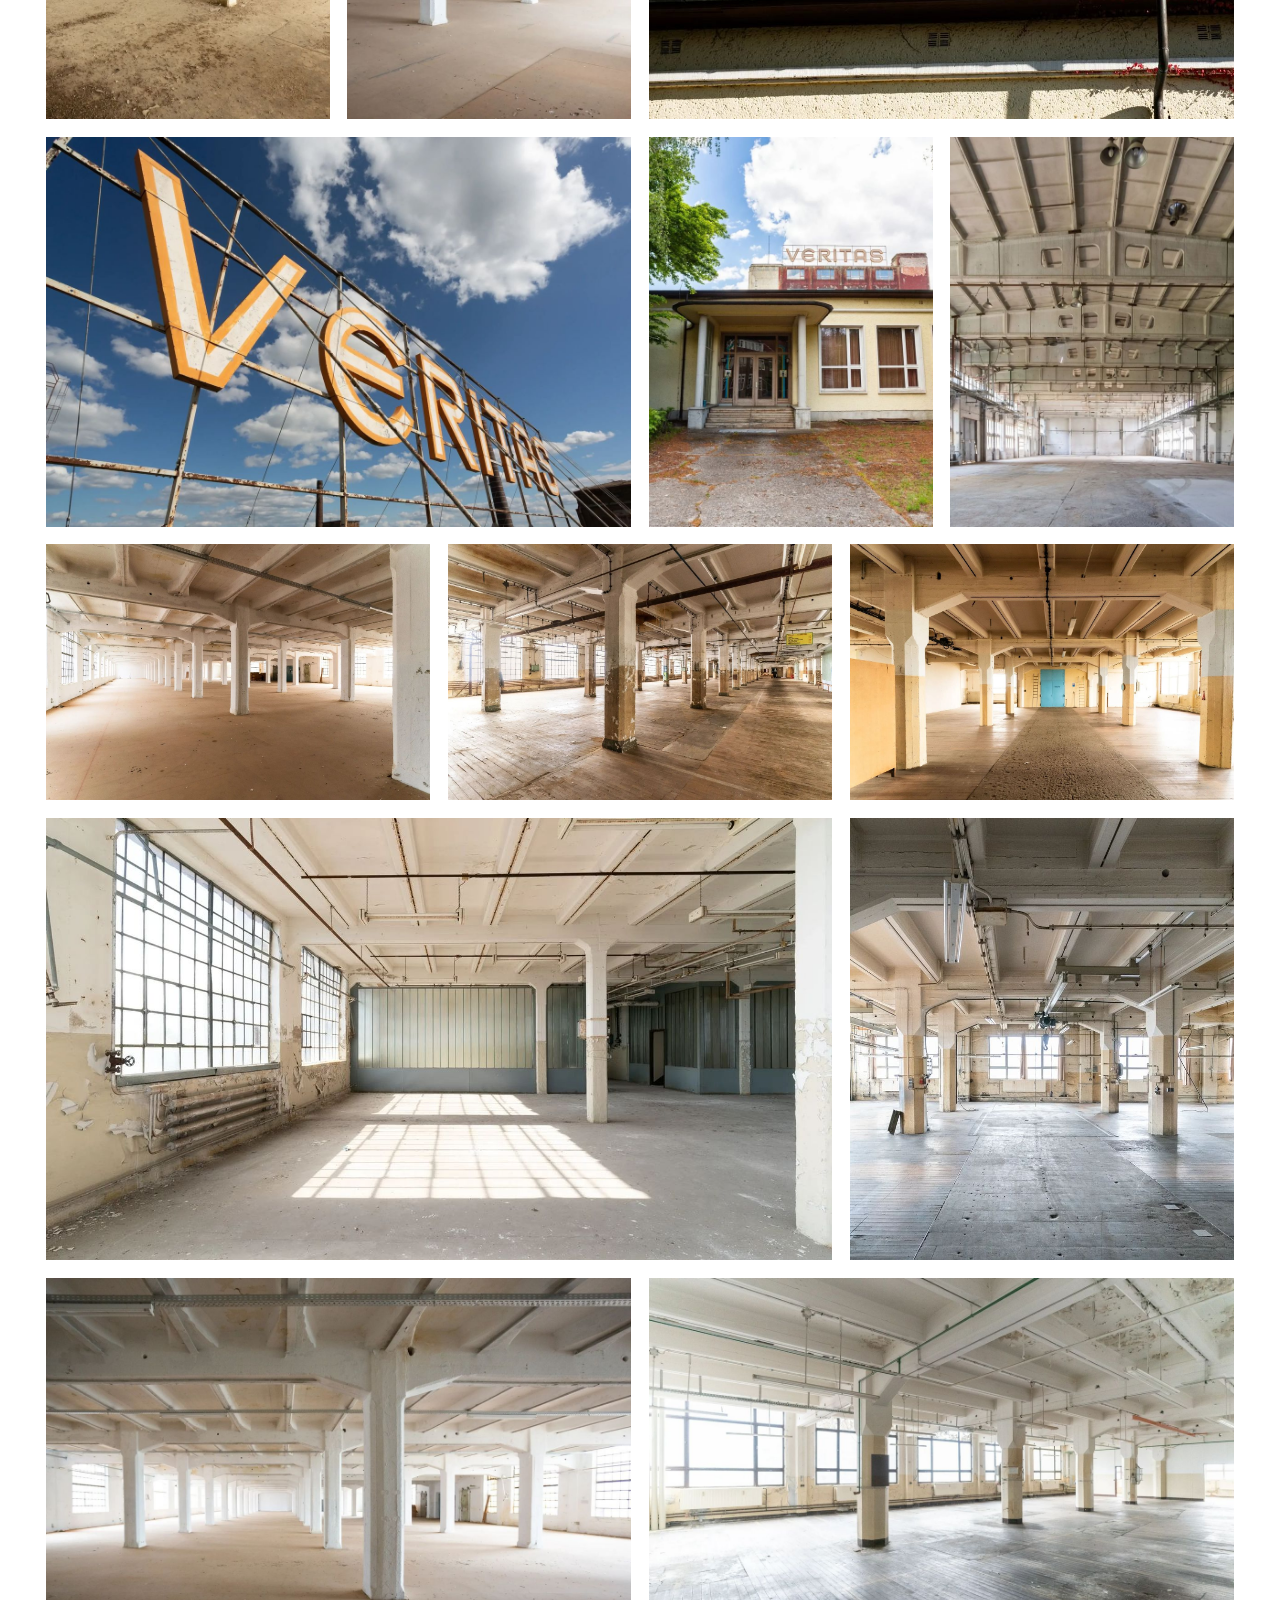
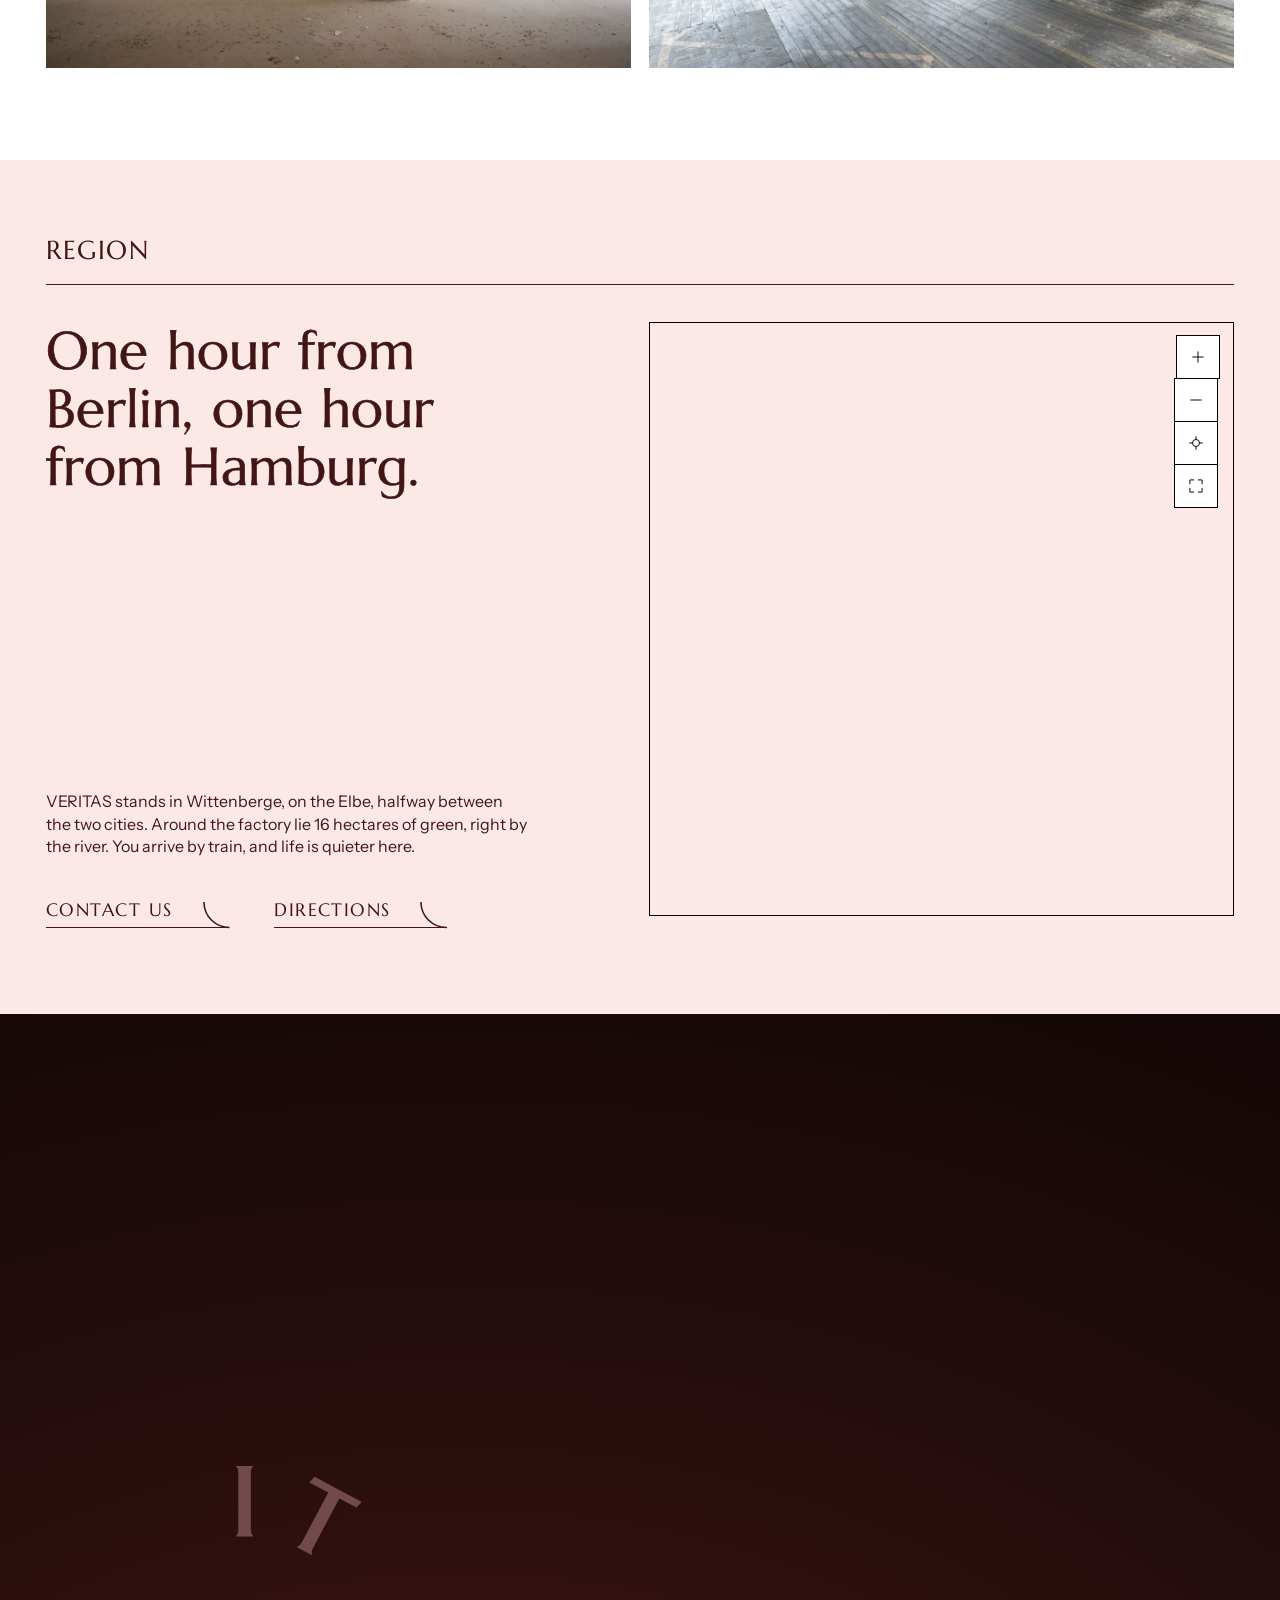
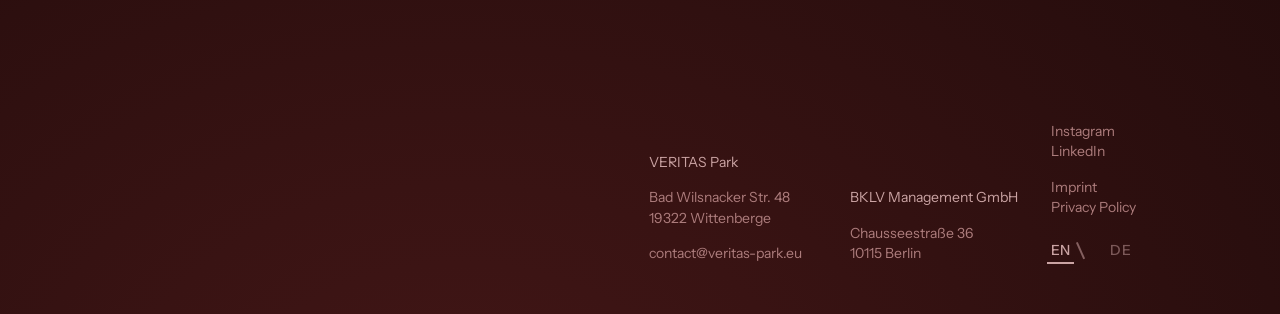
==== commit f8443517: "Foot fills the whole screen on every page; on a phone room to scroll past its end" ====
--- a/index.html
+++ b/index.html
@@ -7,7 +7,7 @@
 <meta name="color-scheme" content="light only">
 <title>VERITAS, a place where ideas take action</title>
 <link rel="icon" href="img/favicon.svg">
-<link rel="stylesheet" href="veritas.css?v=116">
+<link rel="stylesheet" href="veritas.css?v=117">
 <script>try{if(sessionStorage.getItem('v-bar')==='b')document.documentElement.classList.add('scrolled')}catch(e){}</script>
 </head>
 <!-- VERITAS, the home page. Written by hand, 22 Nov 2026 (round 3). No build script makes this file.
@@ -231,7 +231,7 @@
   </div>
 </footer>
 
-<script src="veritas.js?v=72"></script>
+<script src="veritas.js?v=73"></script>
 <script src="symbol.js?v=43"></script>
 <script src="de.js?v=31"></script>
 <script src="i18n.js?v=56" defer></script>
--- a/veritas.css
+++ b/veritas.css
@@ -1298,3 +1298,8 @@
 .nlv input:focus+span,.nlv input:not(:placeholder-shown)+span{translate:0 -2.1em;scale:.86;color:var(--soft)}
 .nlv .sbtn{margin-top:calc(var(--row)*.36)}
 .nlv-s{margin-top:calc(var(--row)*.34);font:400 13px/1.5 var(--text);color:var(--soft);max-width:30em}.nlv-s a{color:inherit}
+
+/* the foot fills the whole screen (26 Nov 2026, his capture: a strip of the block before it always showed above it). On a phone it is as tall as the
+   tallest screen (browser bars folded away) and keeps room under its last line, so one can scroll past the end and see all of it above the browser's bar. */
+.footer{min-height:100vh;min-height:100svh}
+@media(max-width:820px){.footer{min-height:100vh;min-height:100lvh;justify-content:flex-end;padding-bottom:calc(var(--row)*.4 + env(safe-area-inset-bottom) + 96px)}}
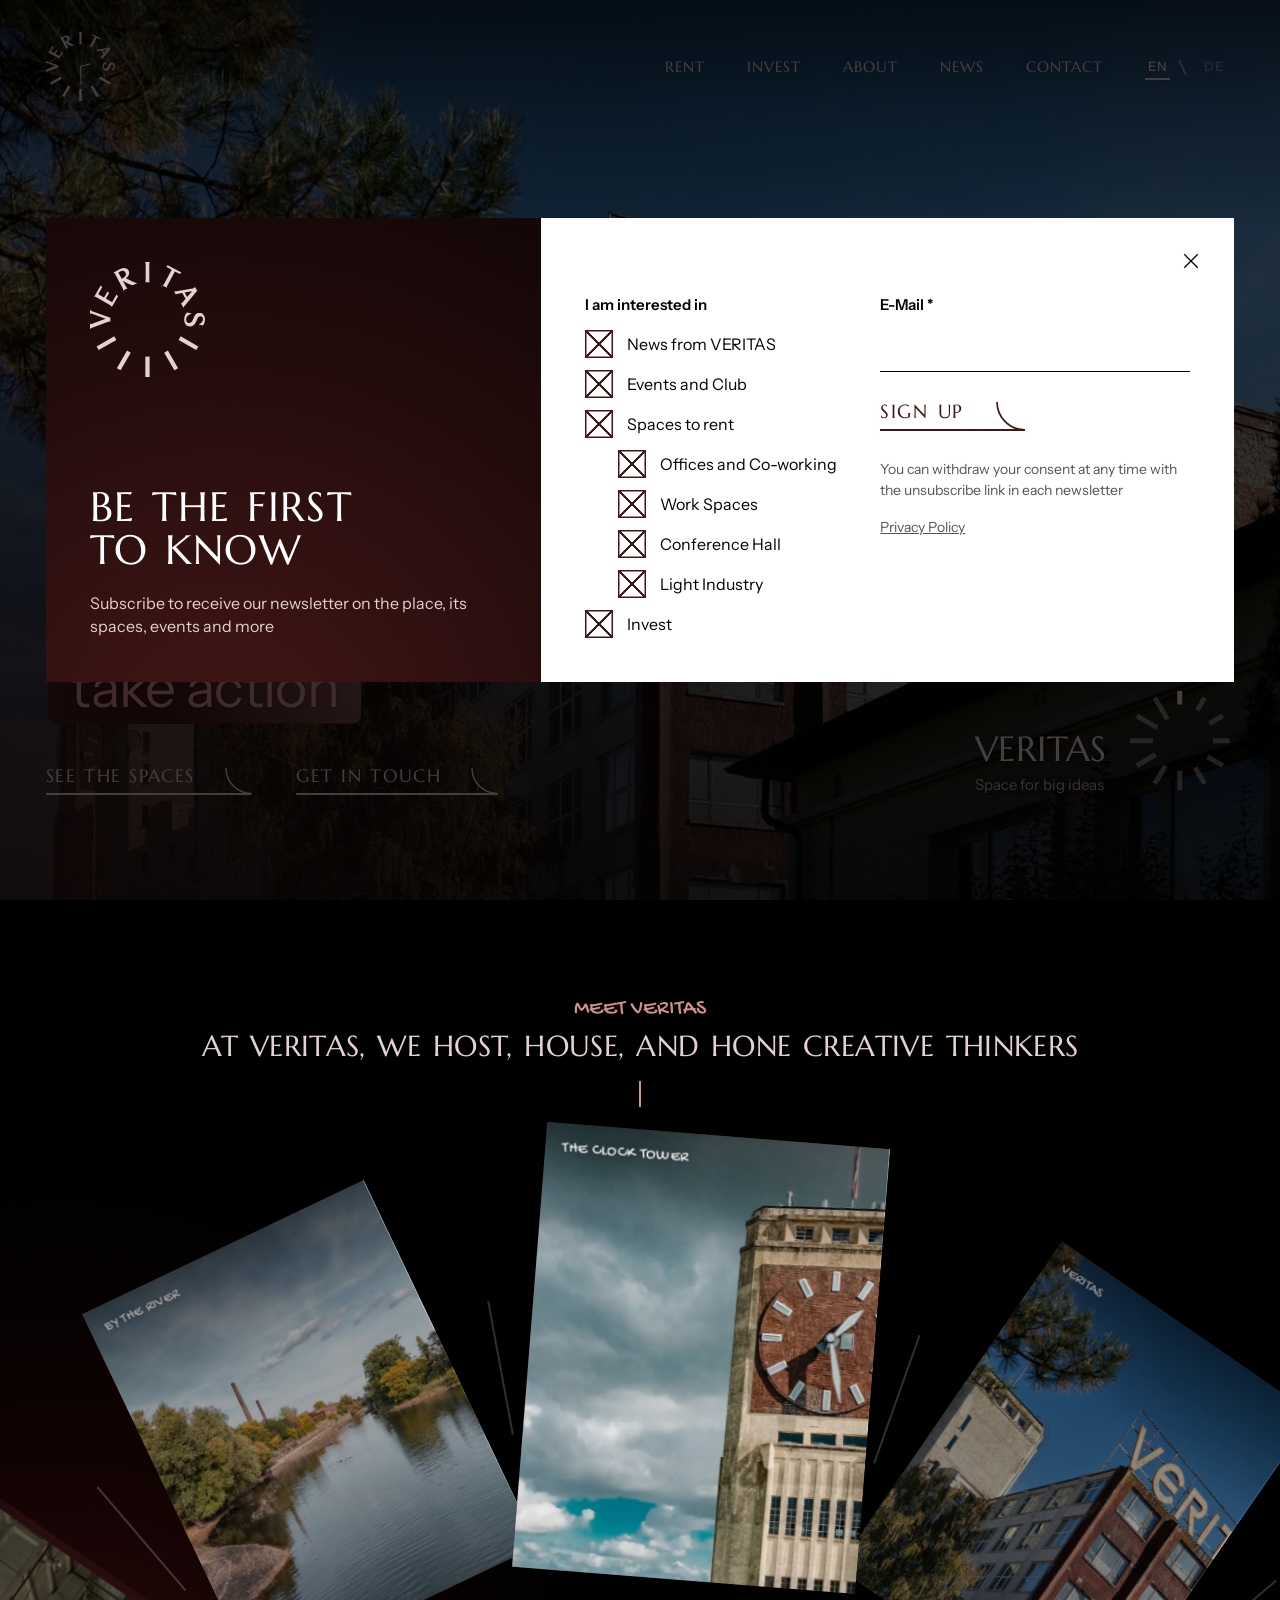
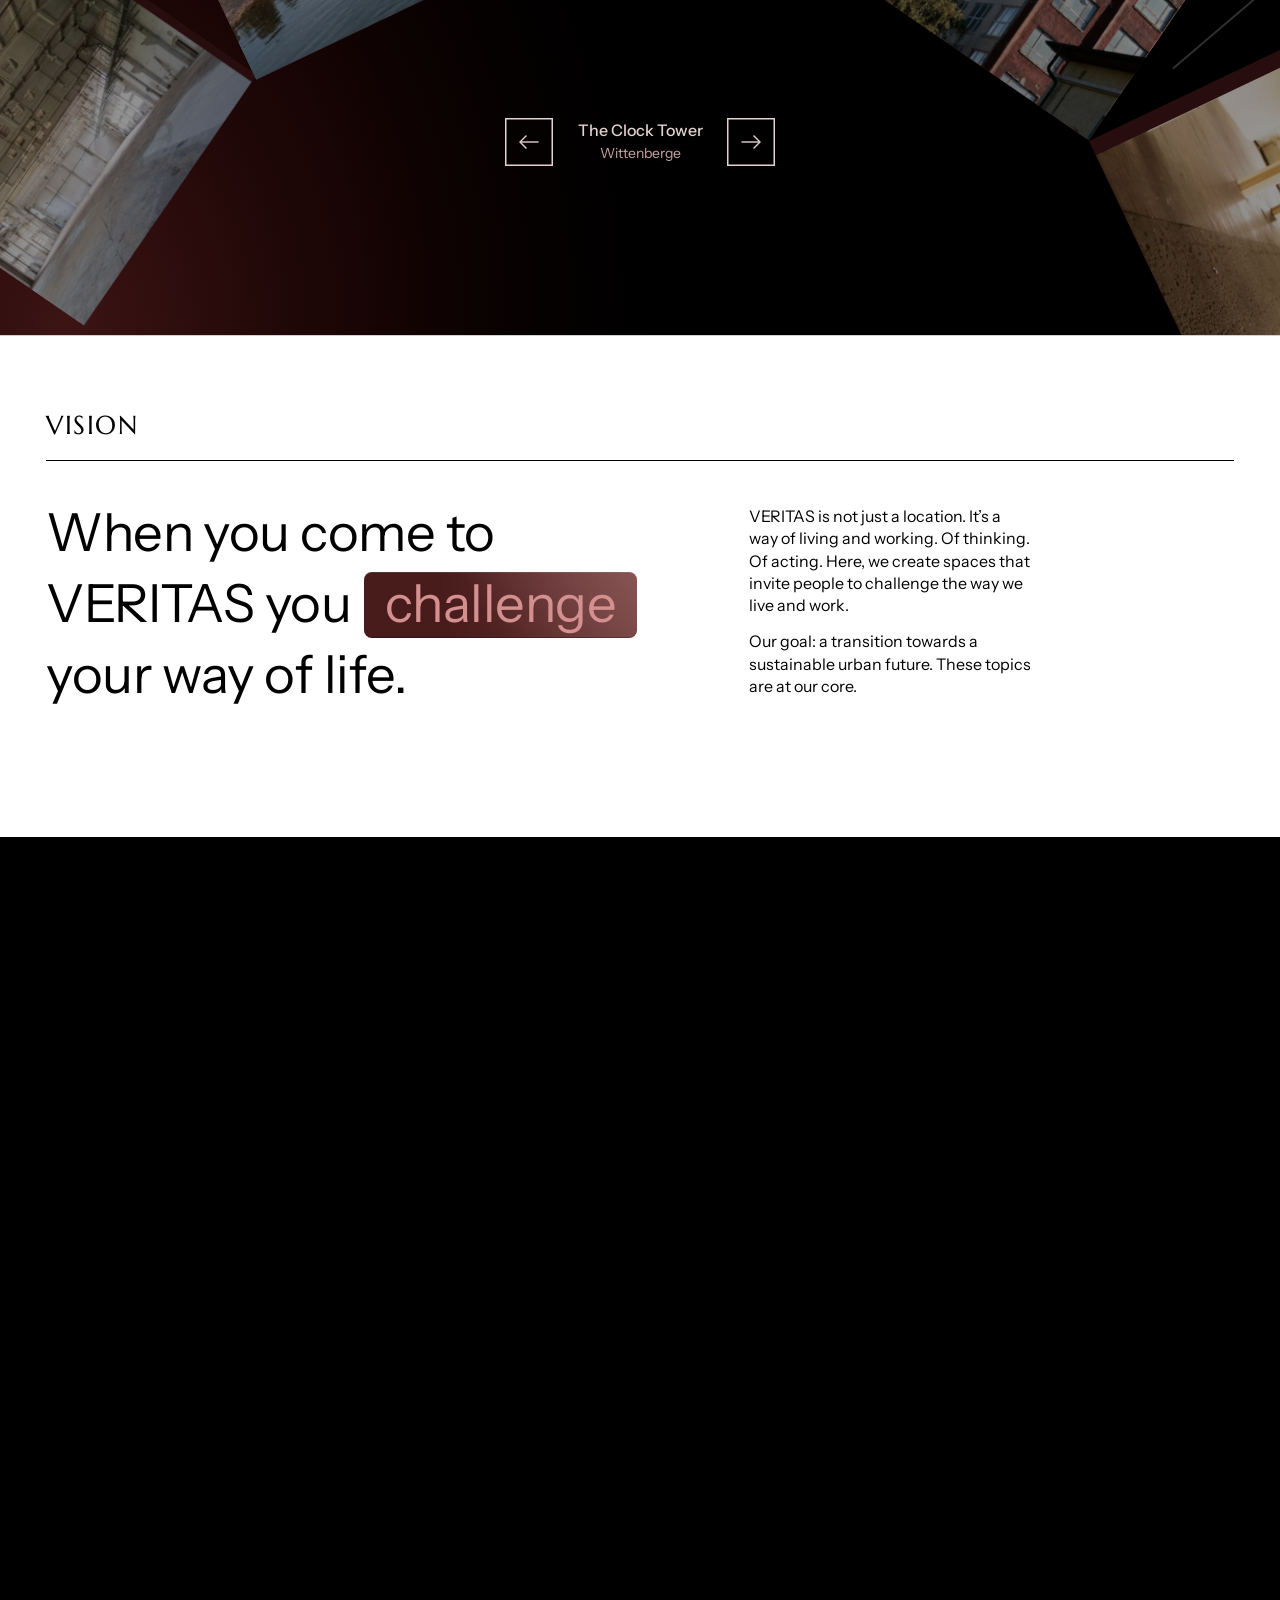
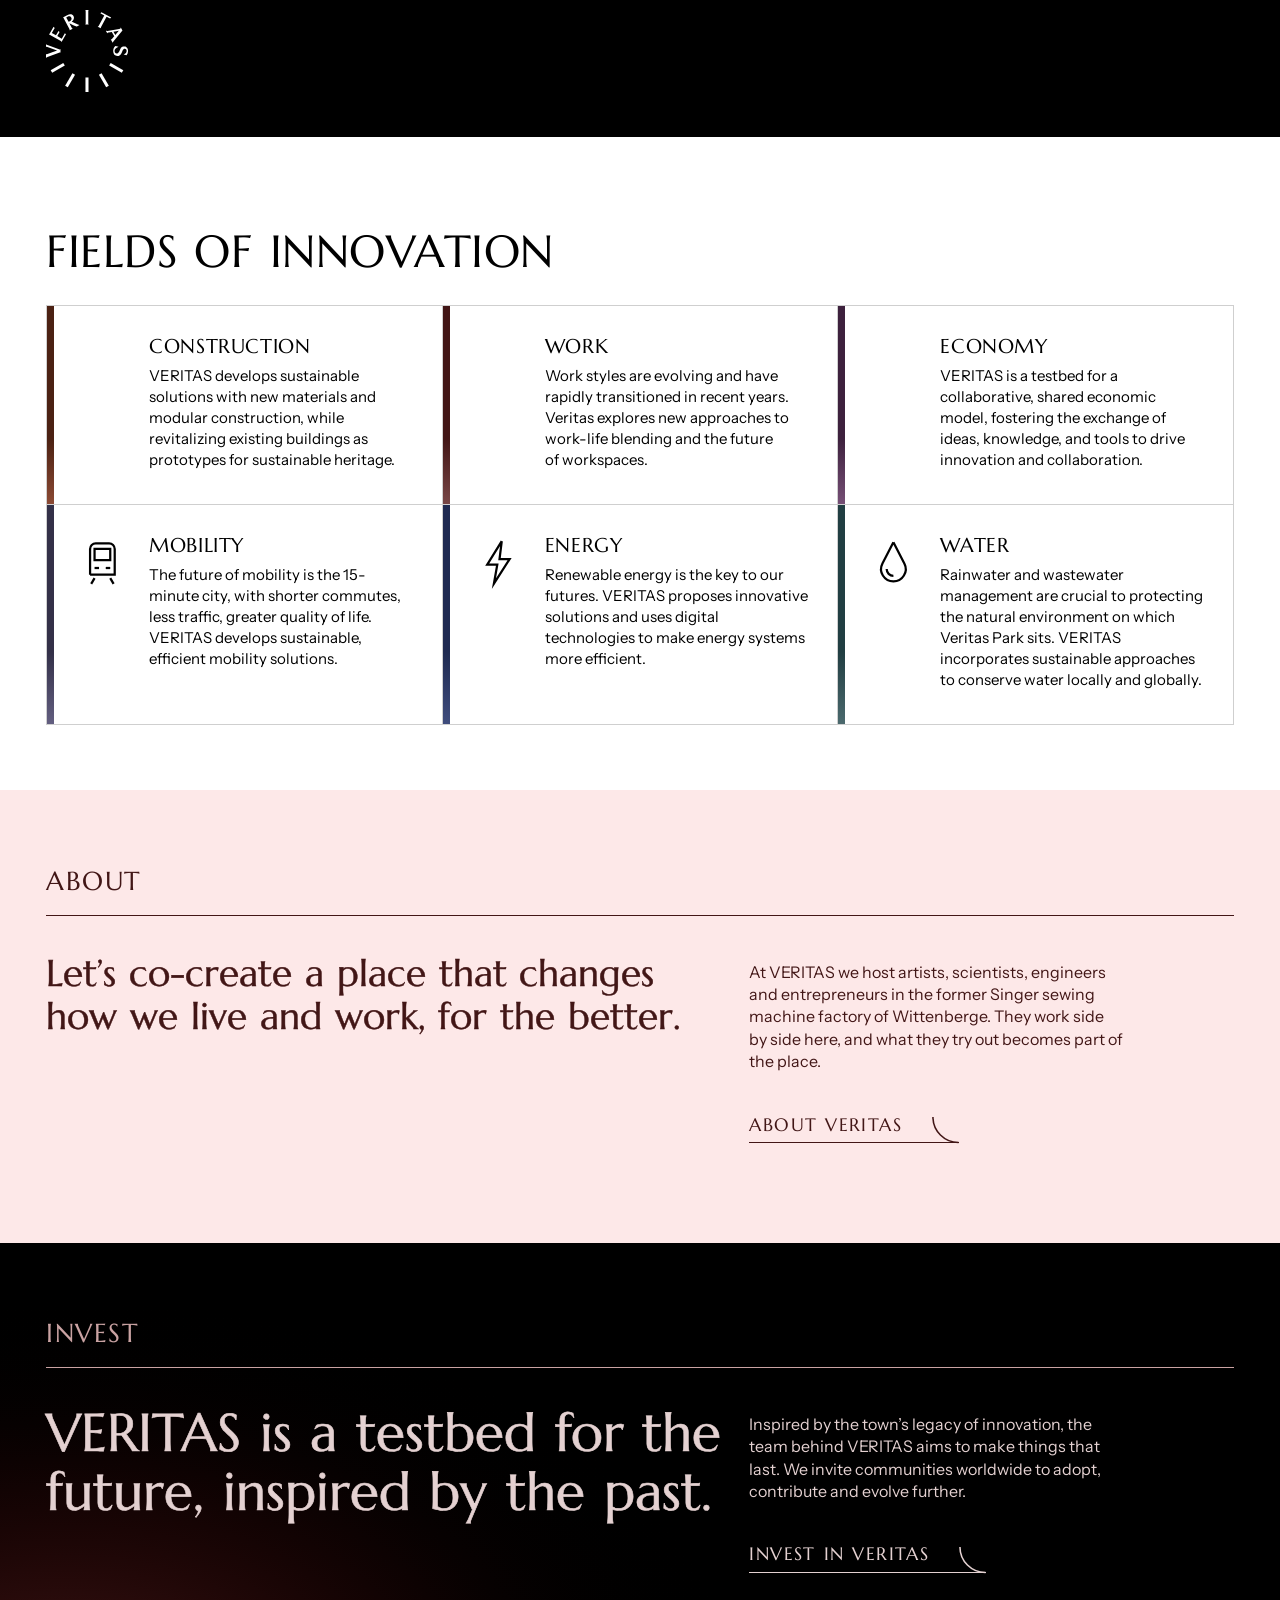
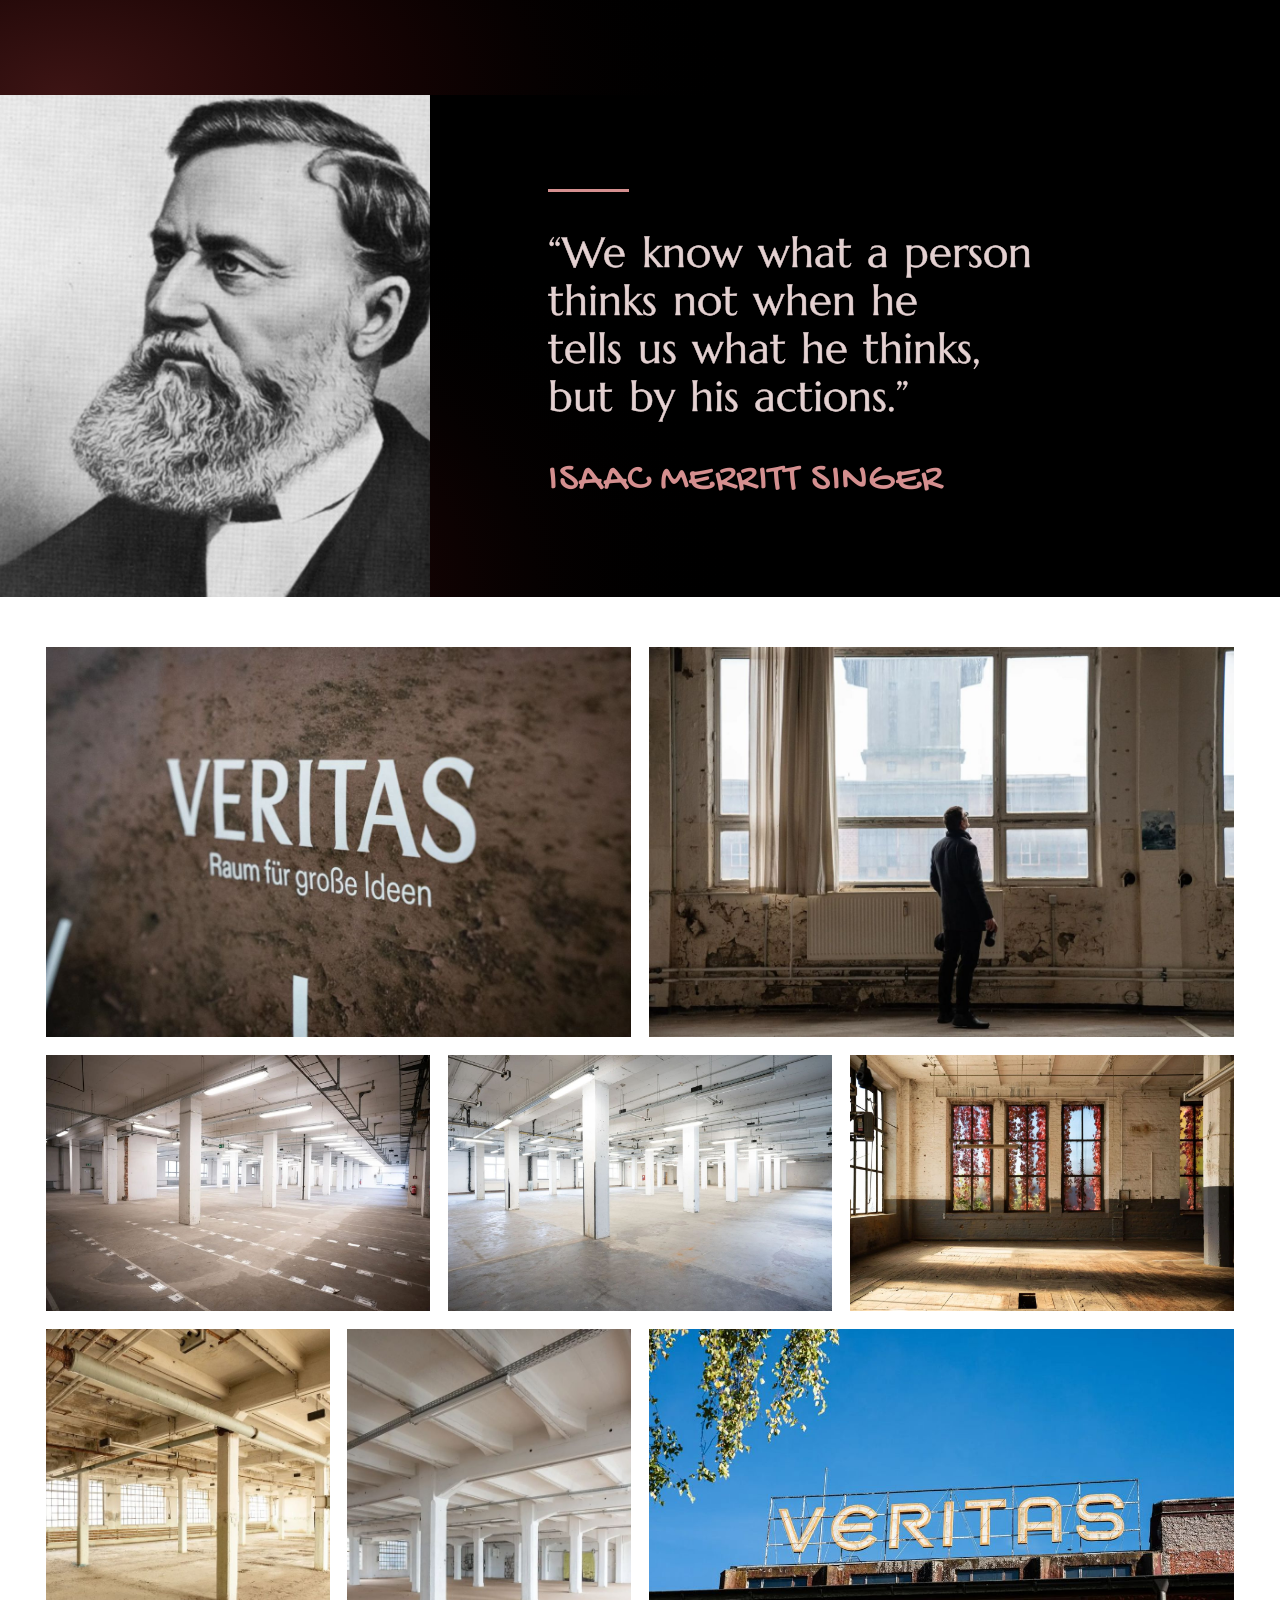
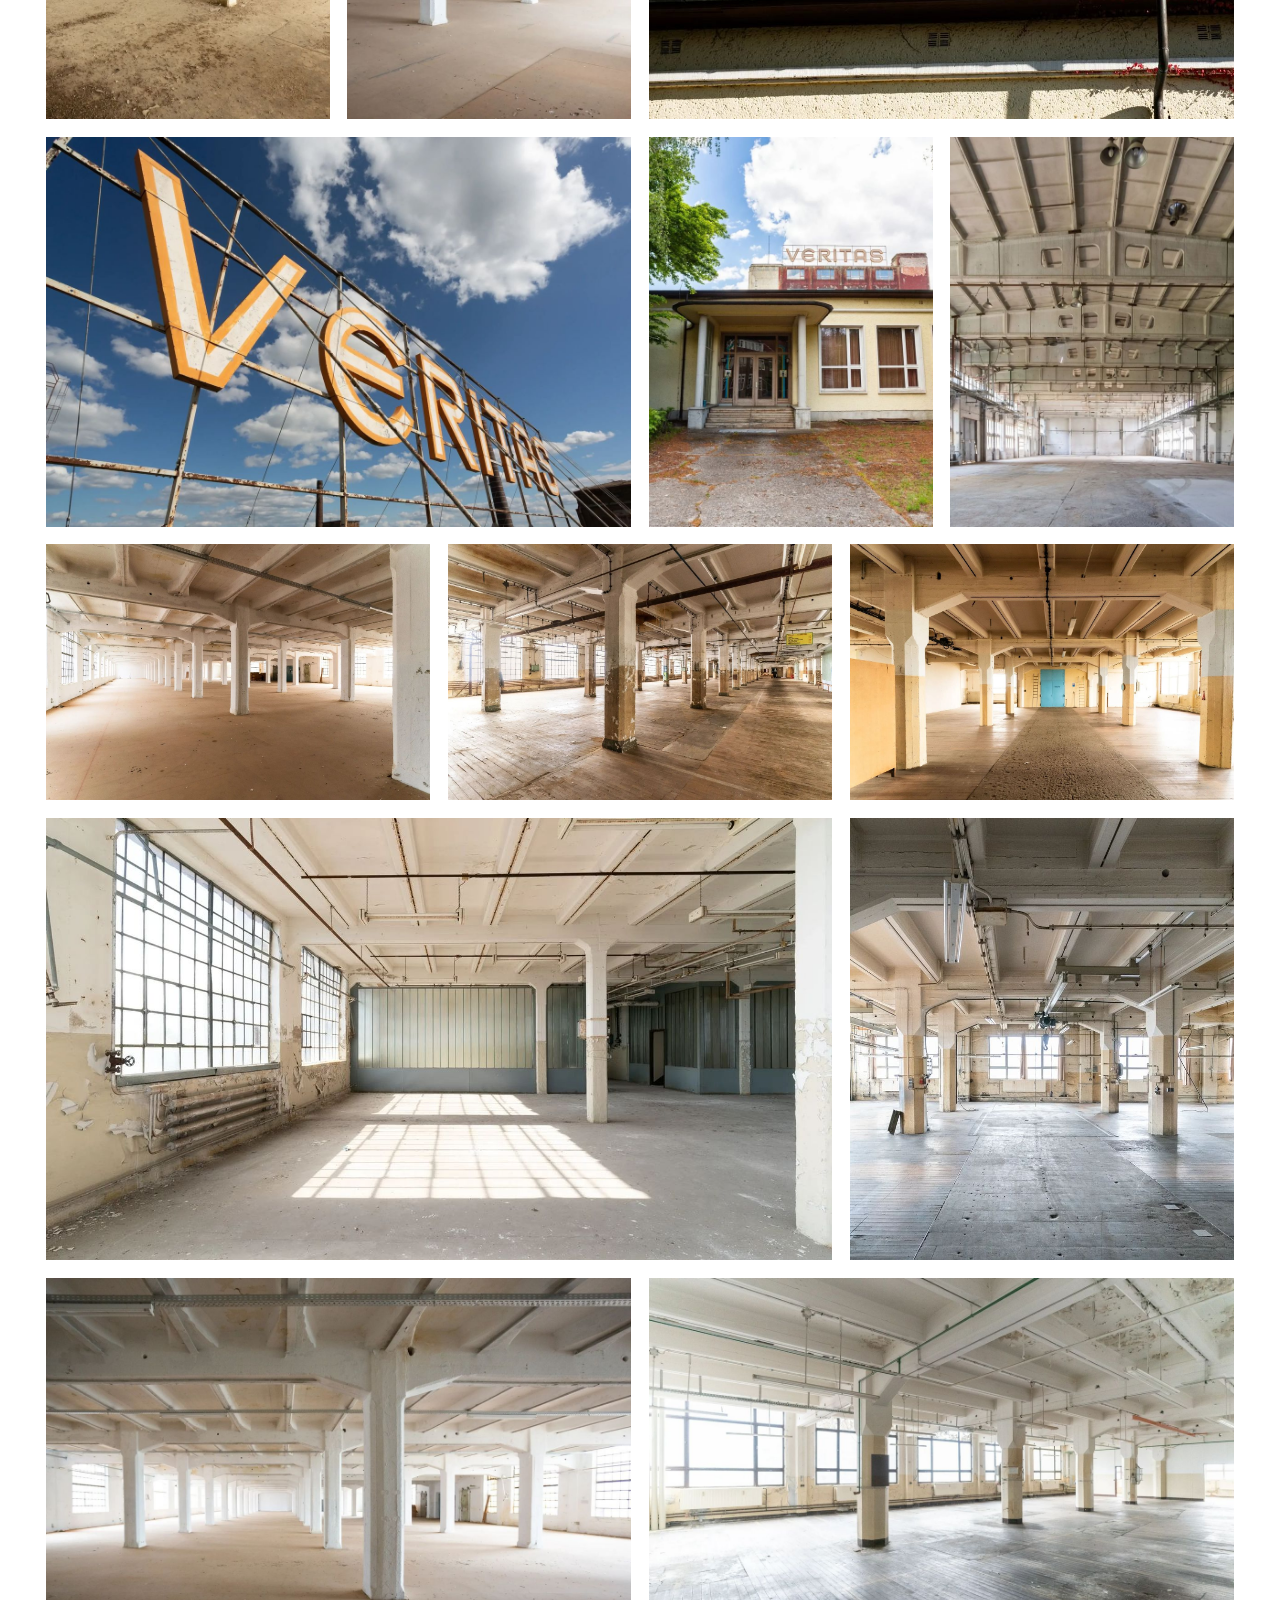
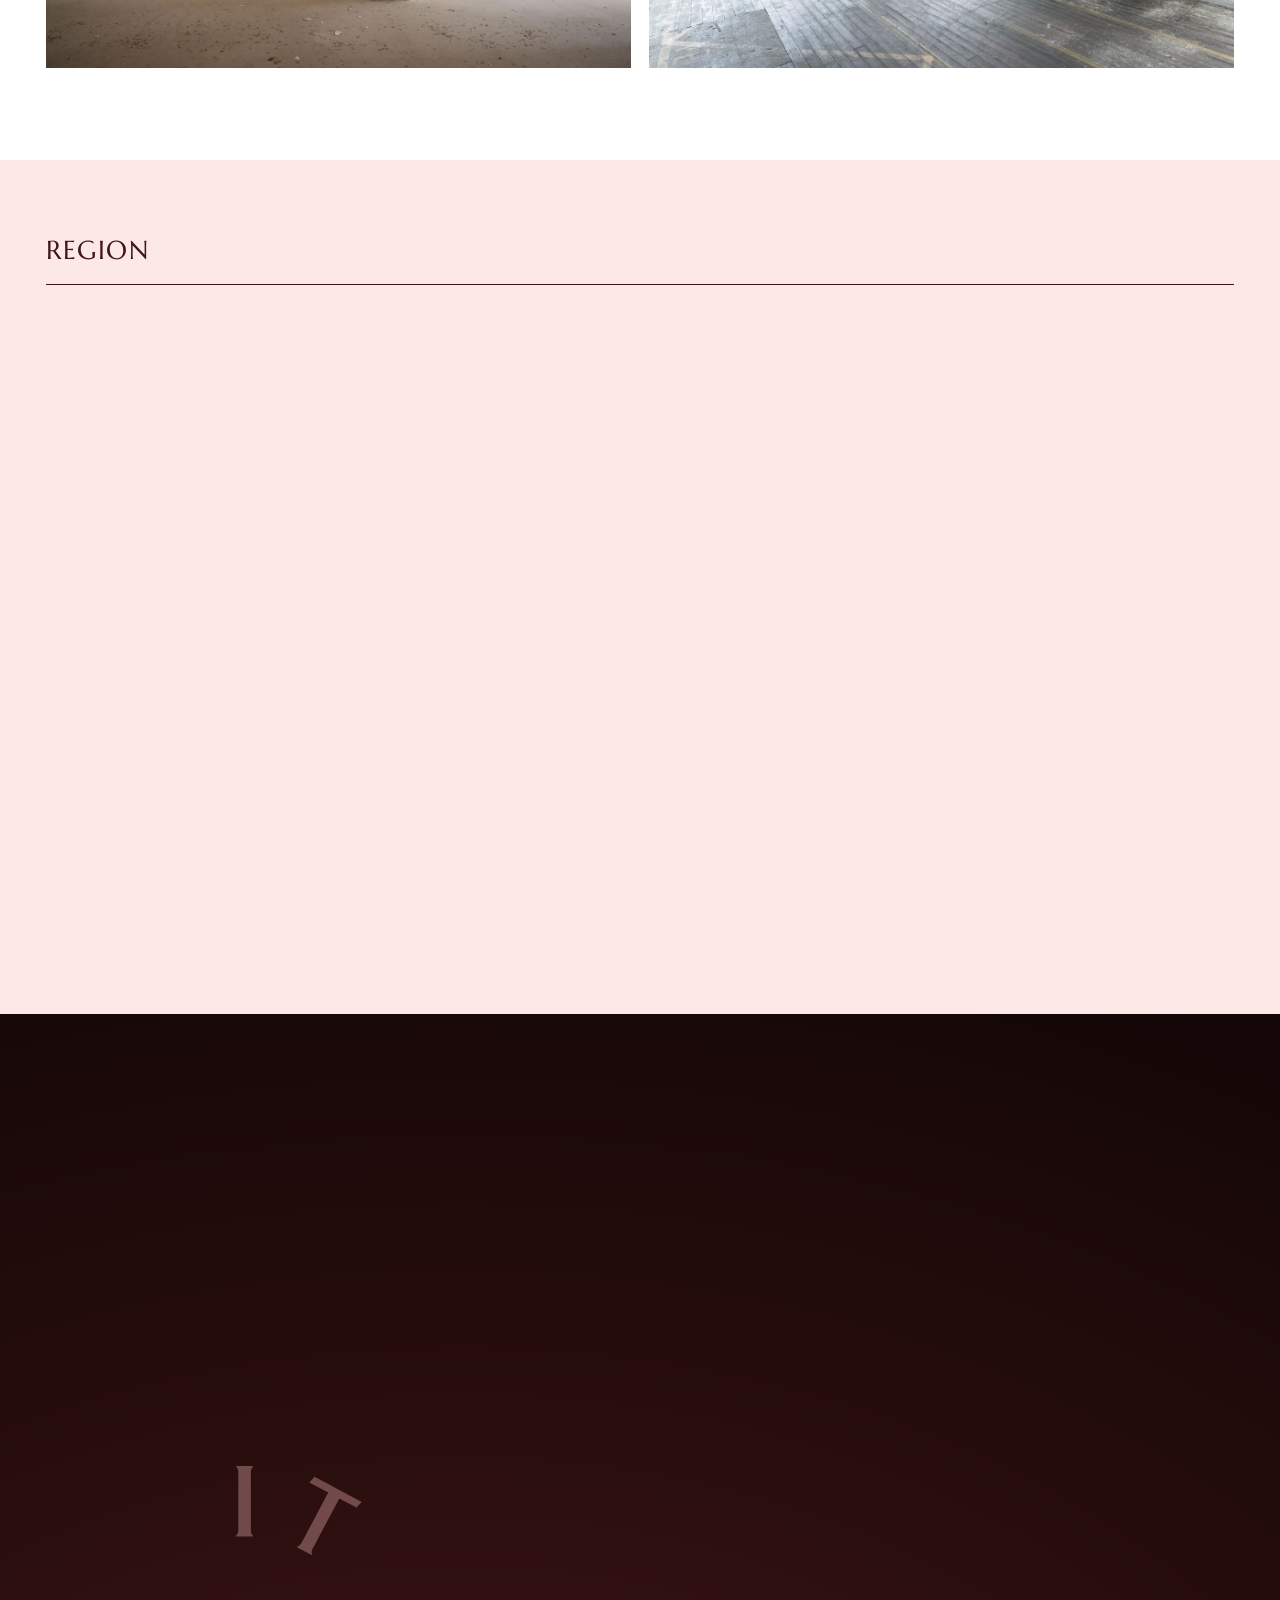
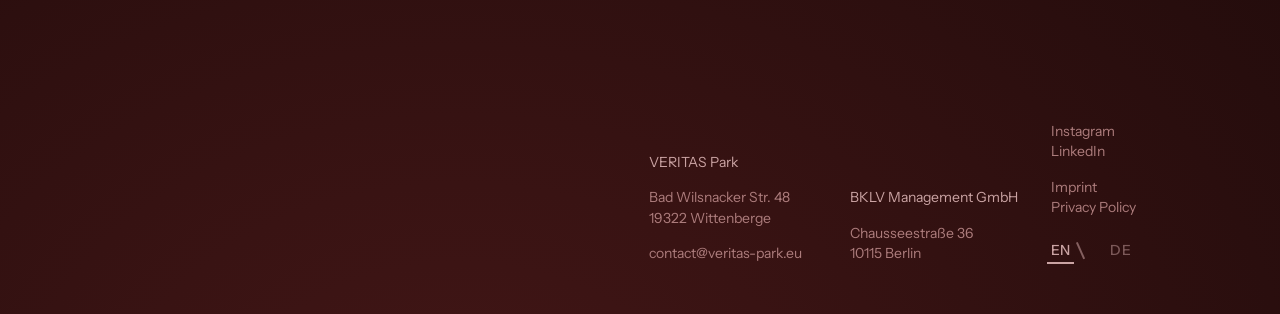
==== commit 1f487228: "Newsletter: after signing up, the symbol draws its twelve ticks and the thanks come" ====
--- a/index.html
+++ b/index.html
@@ -7,7 +7,7 @@
 <meta name="color-scheme" content="light only">
 <title>VERITAS, a place where ideas take action</title>
 <link rel="icon" href="img/favicon.svg">
-<link rel="stylesheet" href="veritas.css?v=117">
+<link rel="stylesheet" href="veritas.css?v=118">
 <script>try{if(sessionStorage.getItem('v-bar')==='b')document.documentElement.classList.add('scrolled')}catch(e){}</script>
 </head>
 <!-- VERITAS, the home page. Written by hand, 22 Nov 2026 (round 3). No build script makes this file.
@@ -231,10 +231,10 @@
   </div>
 </footer>
 
-<script src="veritas.js?v=73"></script>
+<script src="veritas.js?v=74"></script>
 <script src="symbol.js?v=43"></script>
 <script src="de.js?v=31"></script>
-<script src="i18n.js?v=56" defer></script>
+<script src="i18n.js?v=57" defer></script>
 <script src="hero.js?v=38h" defer></script>
 <script src="wheel.js?v=37" defer></script>
 <script src="map.js?v=1" defer></script>
--- a/veritas.css
+++ b/veritas.css
@@ -1303,3 +1303,21 @@
    tallest screen (browser bars folded away) and keeps room under its last line, so one can scroll past the end and see all of it above the browser's bar. */
 .footer{min-height:100vh;min-height:100svh}
 @media(max-width:820px){.footer{min-height:100vh;min-height:100lvh;justify-content:flex-end;padding-bottom:calc(var(--row)*.4 + env(safe-area-inset-bottom) + 96px)}}
+
+/* the newsletter, after signing up: the fields step back, the symbol draws its twelve ticks clockwise, the words rise */
+.nlv form{position:relative}
+.nlv form>*:not(.nlv-ok){transition:opacity .45s var(--ease),transform .6s var(--ease)}
+.nlv form.done>*:not(.nlv-ok){opacity:0;transform:translateY(-10px);pointer-events:none}
+.nlv-ok{position:absolute;inset:0;display:flex;flex-direction:column;align-items:flex-start;justify-content:flex-start}
+.nlv-ok[hidden]{display:none}
+.nlv-ok svg{width:clamp(84px,7.4vw,128px);overflow:visible;color:var(--h-dark)}
+.nlv-ok line{stroke:currentColor;stroke-width:4.6;stroke-dasharray:1;stroke-dashoffset:1}
+.nlv-ok.go line{stroke-dashoffset:0;transition:stroke-dashoffset .5s cubic-bezier(.3,.7,.2,1) calc(.35s + var(--k)*70ms)}
+.nlv-ok.go svg{animation:nlturn 1.6s var(--ease) 1.25s both}
+@keyframes nlturn{from{rotate:0deg}to{rotate:30deg}}
+.nlv-ok-h{margin-top:calc(var(--row)*.26);font:400 clamp(26px,3vw,54px)/1.1 var(--head);-webkit-text-stroke:.012em currentColor}
+.nlv-ok-h,.nlv-ok .t-body{opacity:0;transform:translateY(14px)}
+.nlv-ok.go .nlv-ok-h{opacity:1;transform:none;transition:opacity .8s var(--ease) 1.25s,transform .9s var(--ease) 1.25s}
+.nlv-ok.go .t-body{opacity:1;transform:none;margin-top:.7em;transition:opacity .8s var(--ease) 1.45s,transform .9s var(--ease) 1.45s}
+.nlv-ok b{font-weight:600;overflow-wrap:anywhere}
+@media(prefers-reduced-motion:reduce){.nlv-ok line{stroke-dashoffset:0;transition:none!important}.nlv-ok.go svg{animation:none}.nlv-ok-h,.nlv-ok .t-body{opacity:1;transform:none;transition:none!important}}
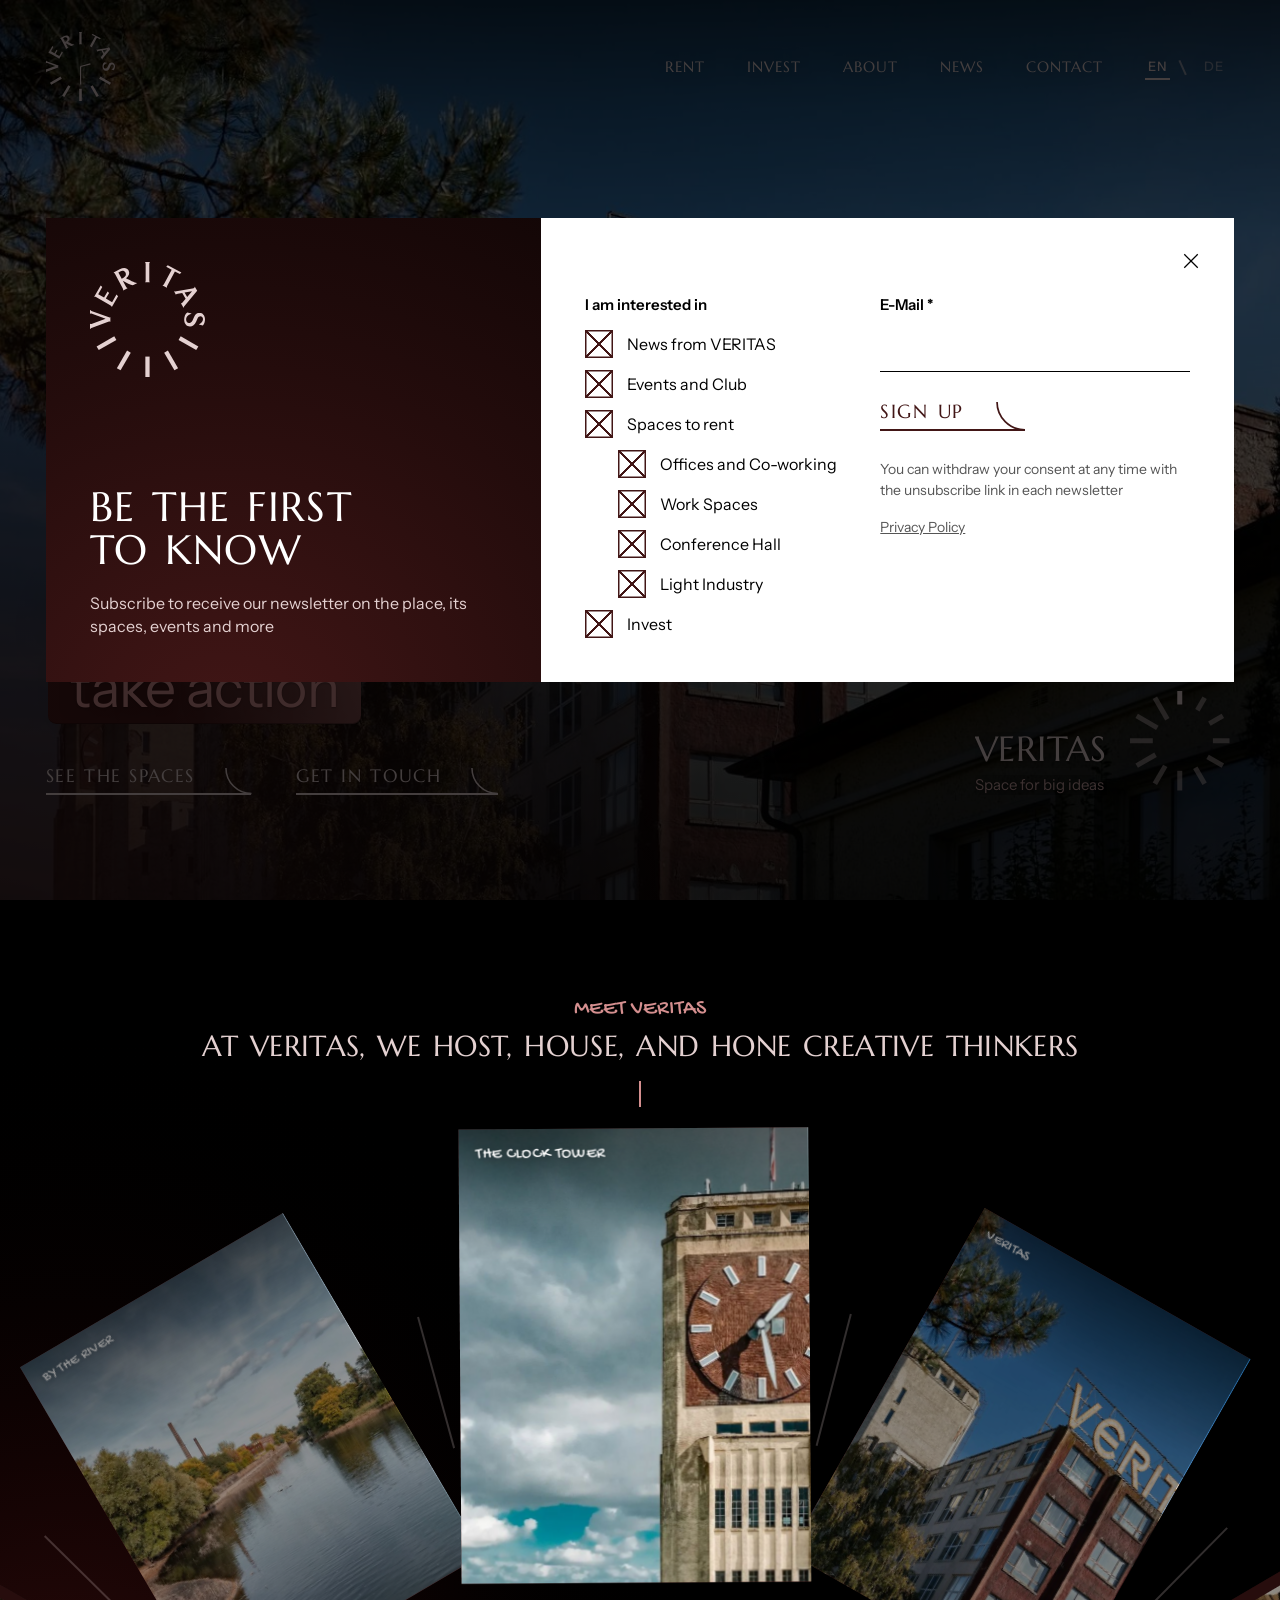
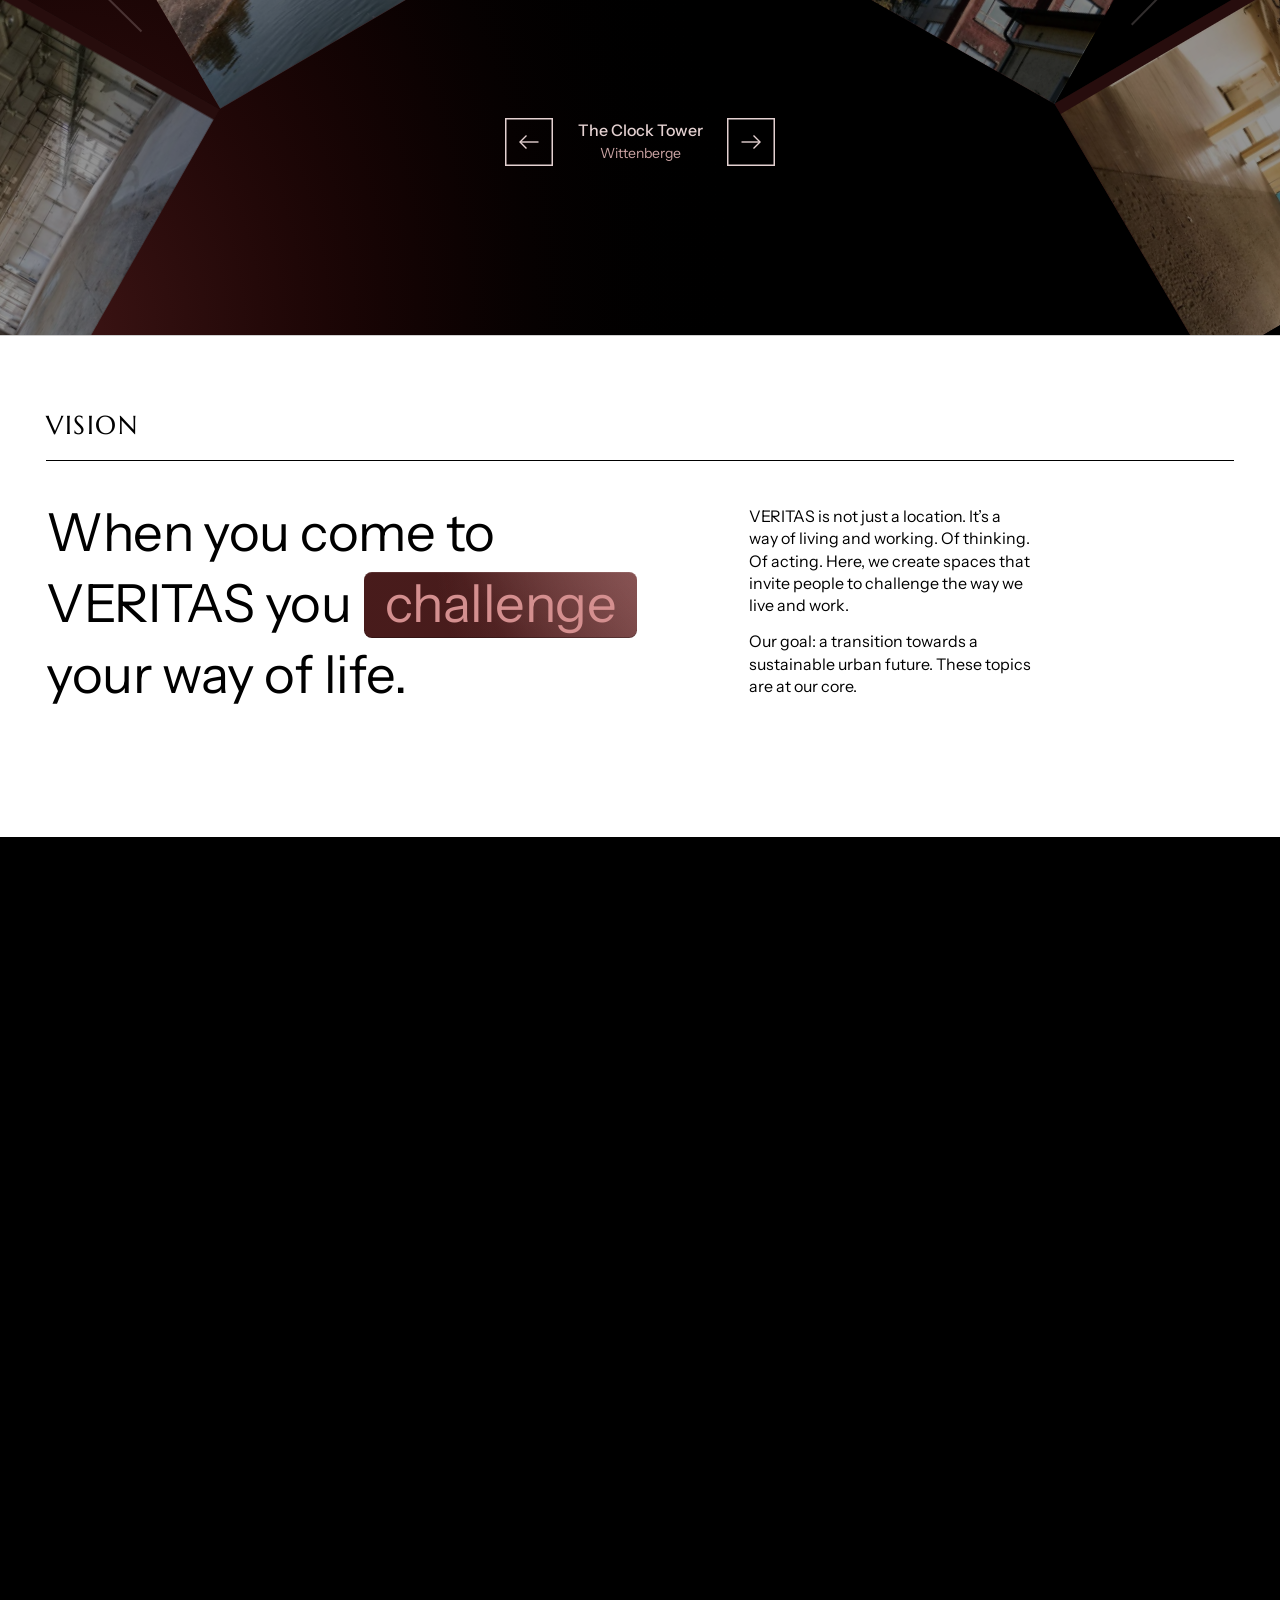
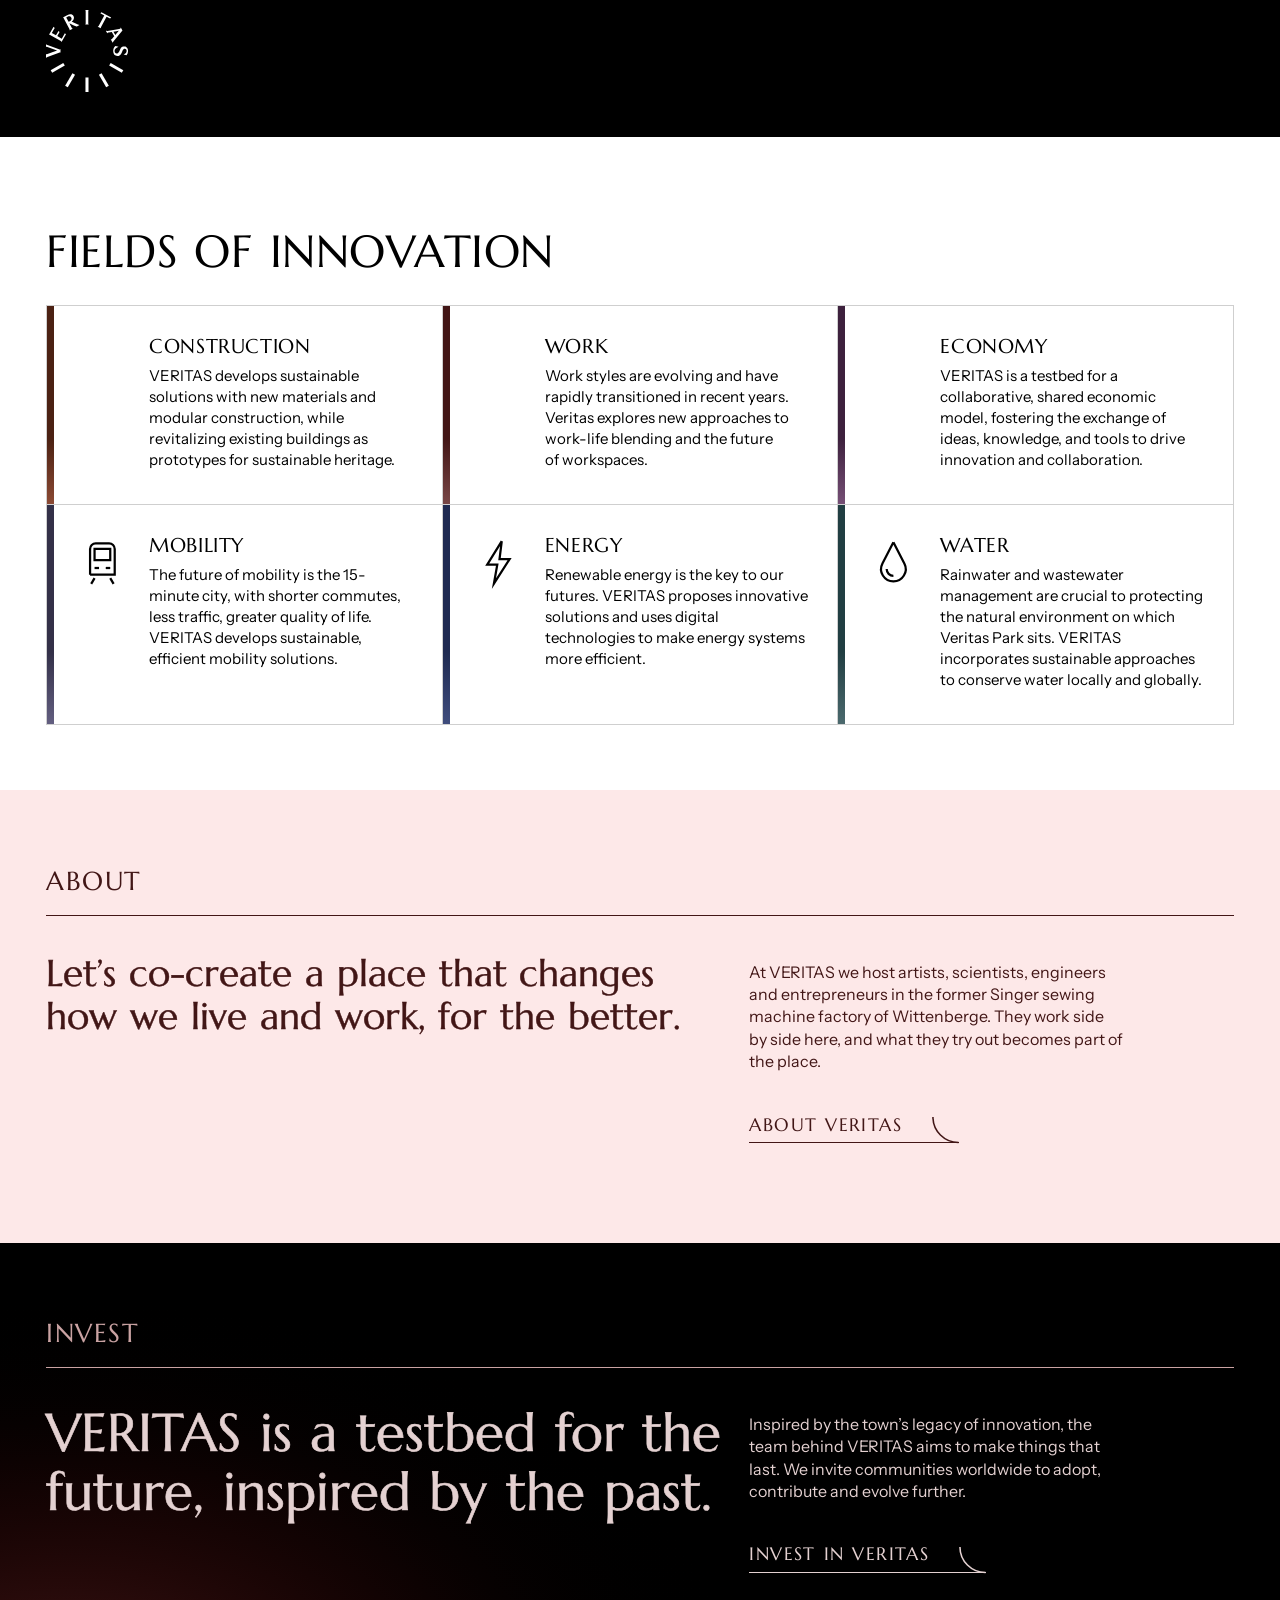
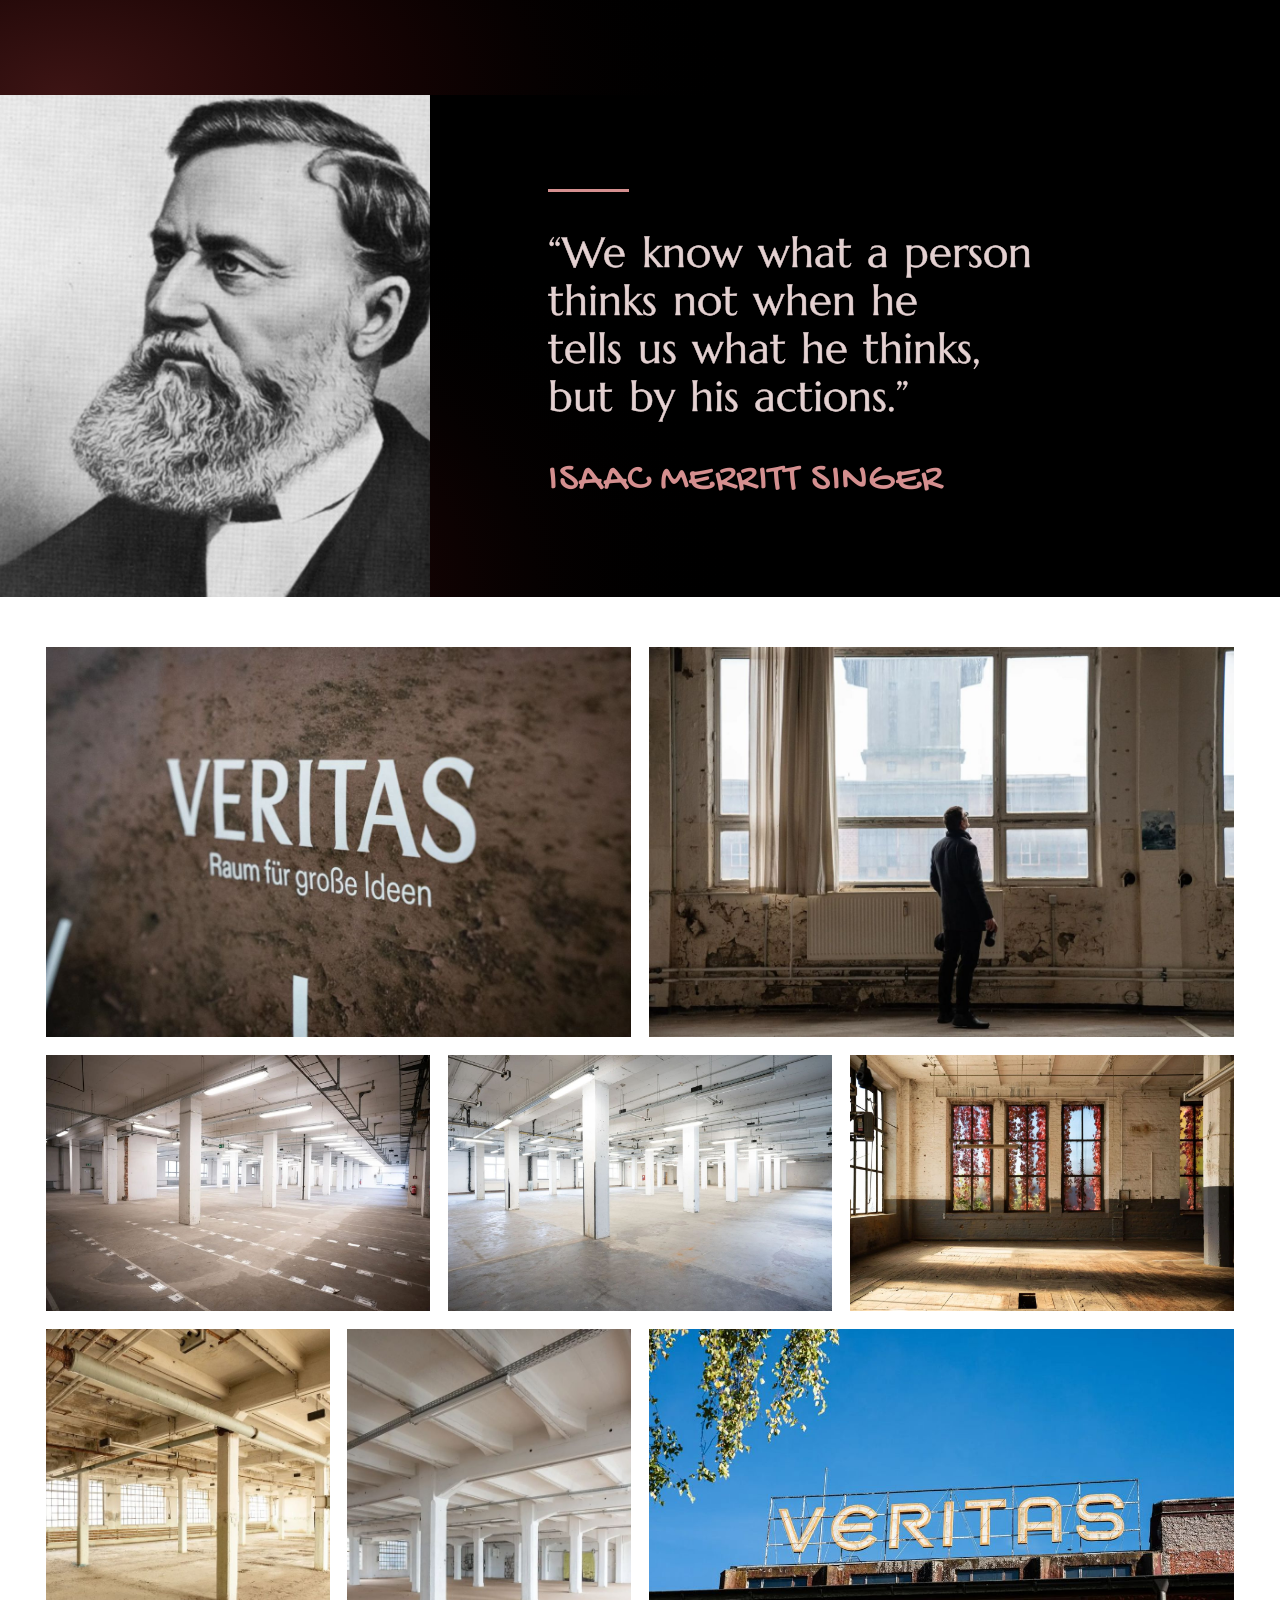
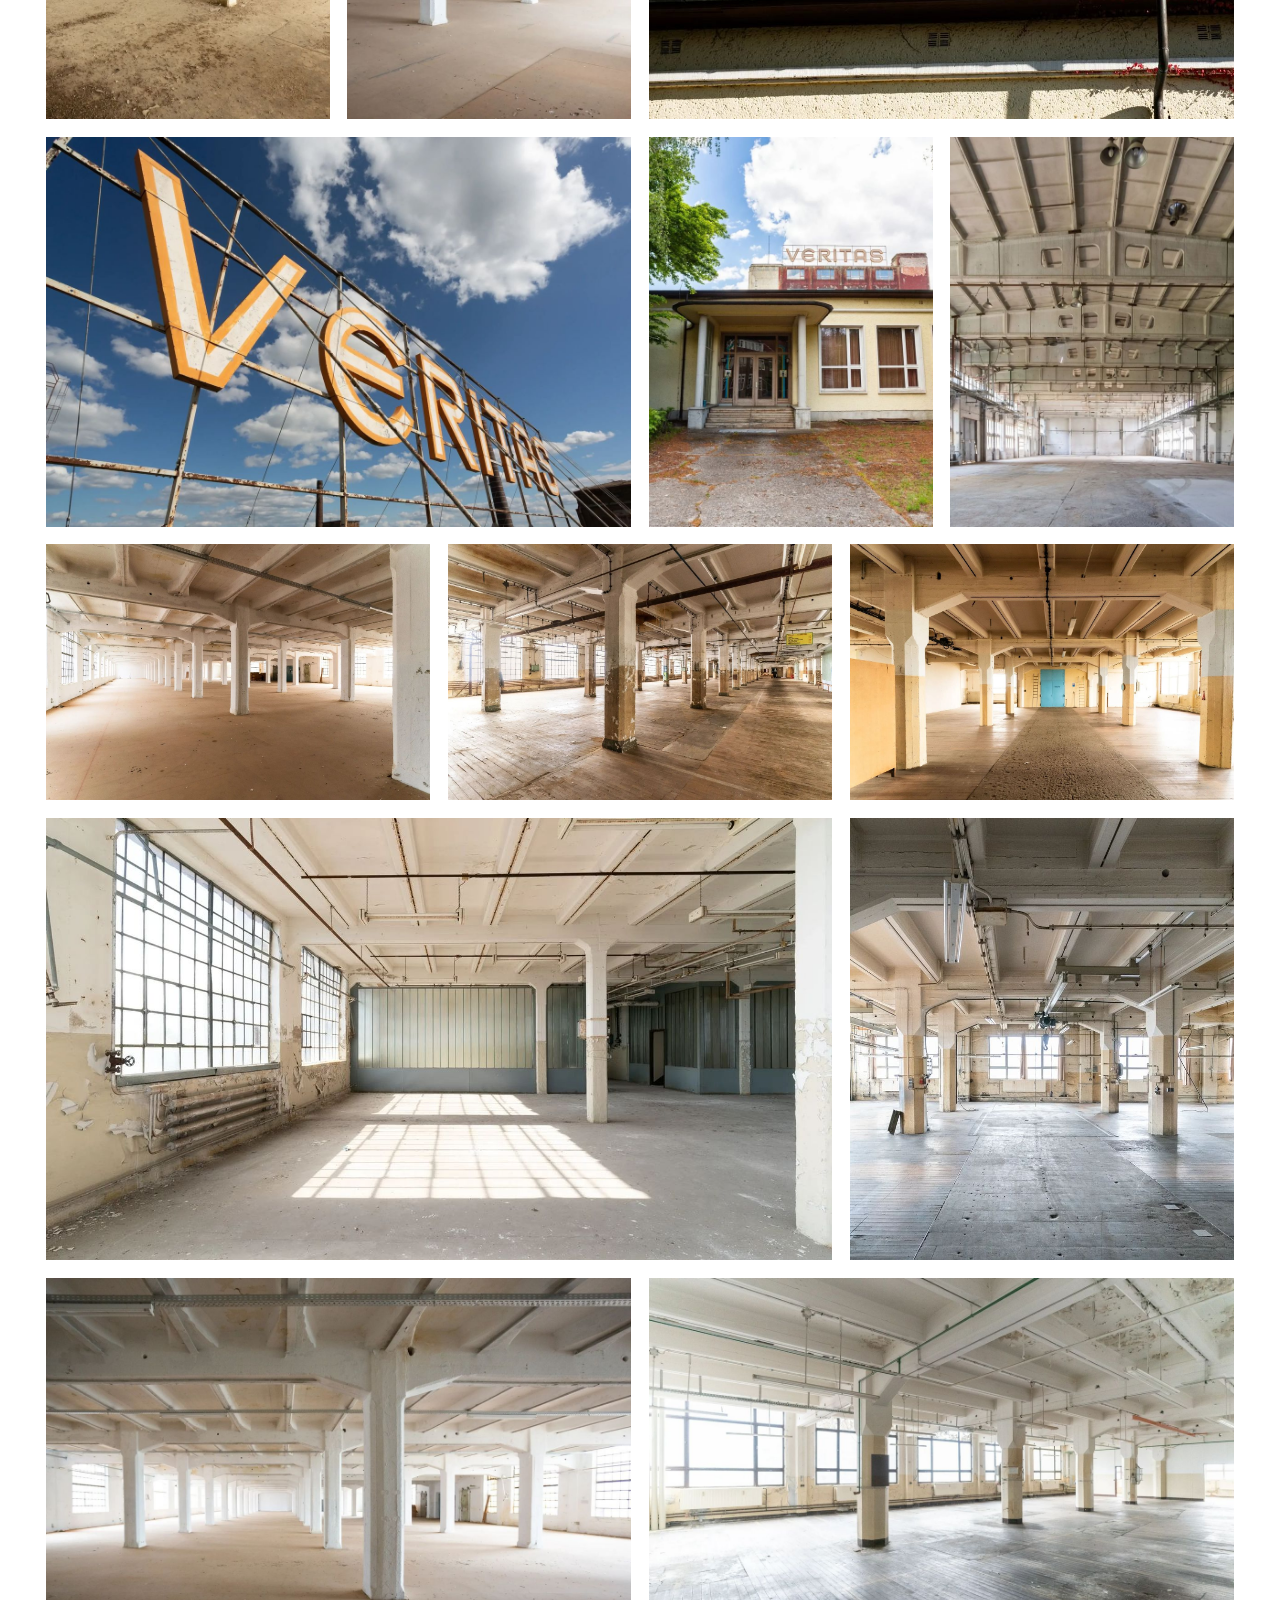
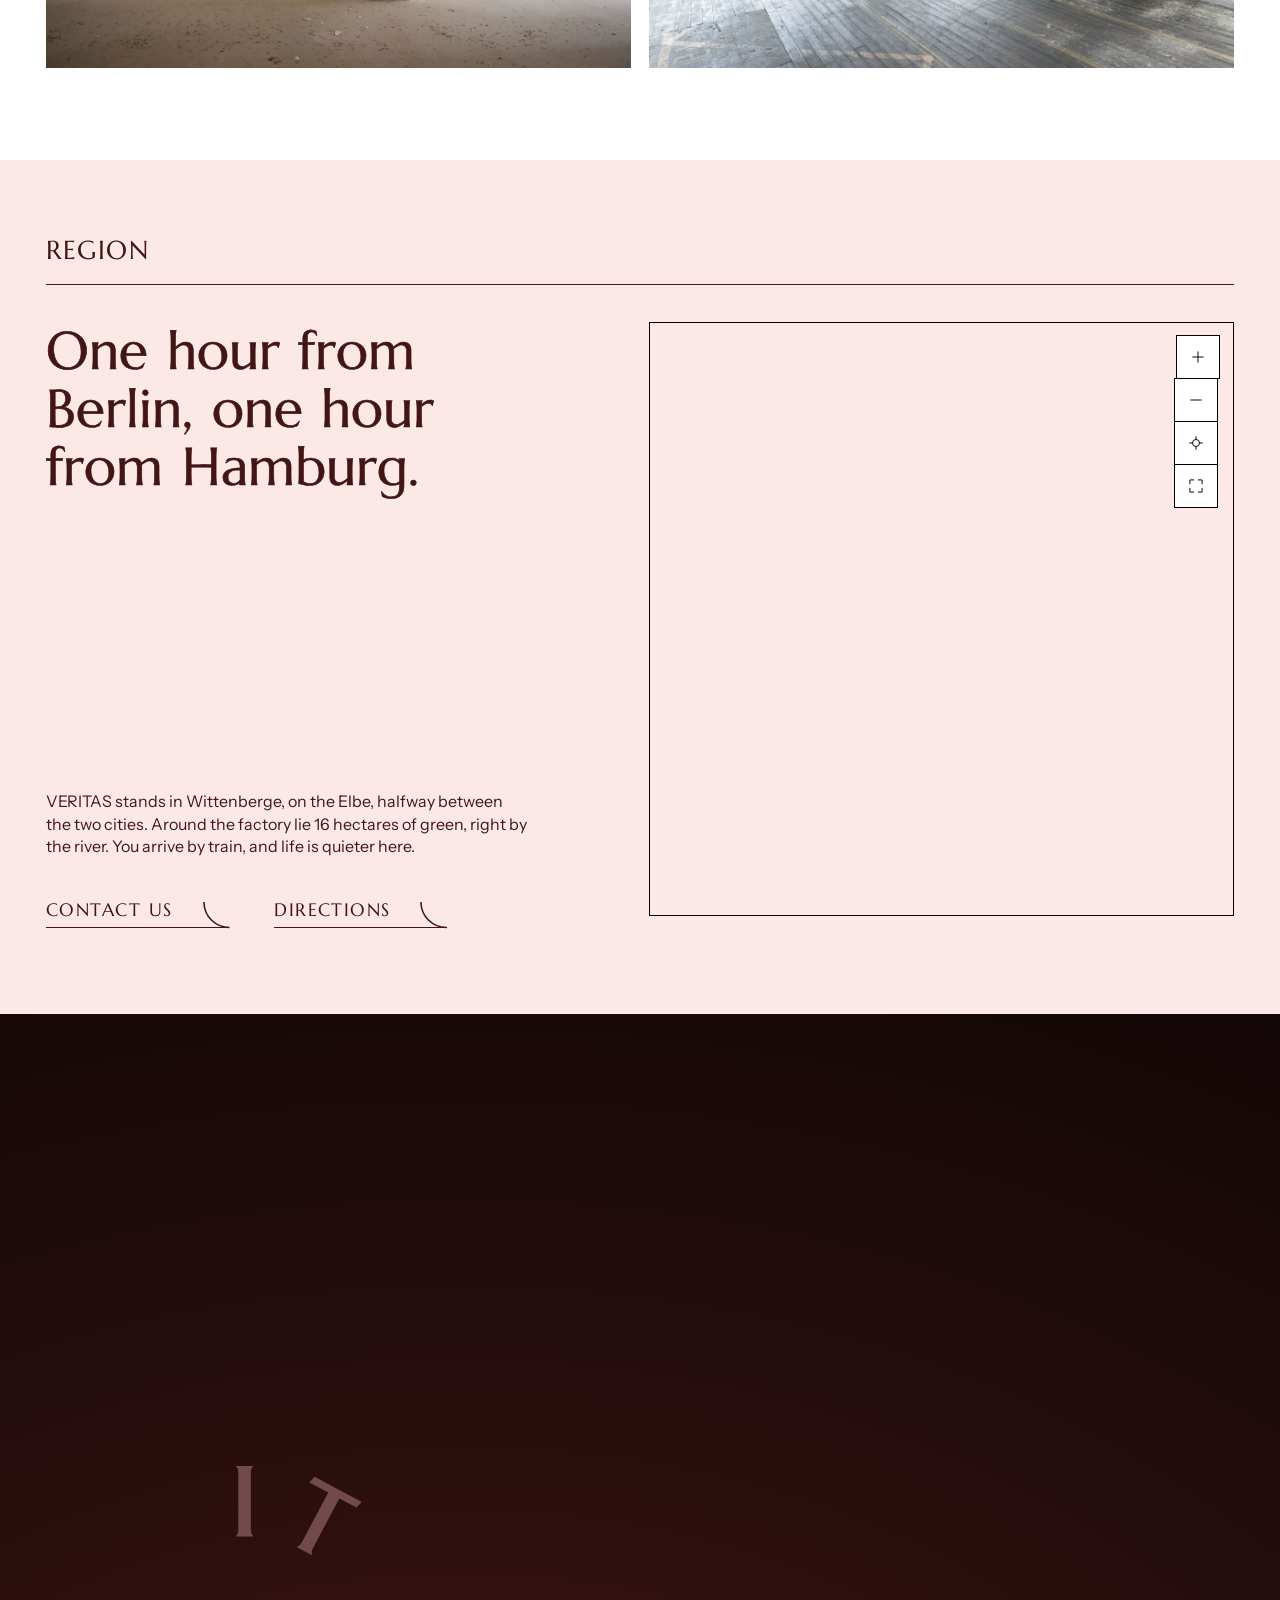
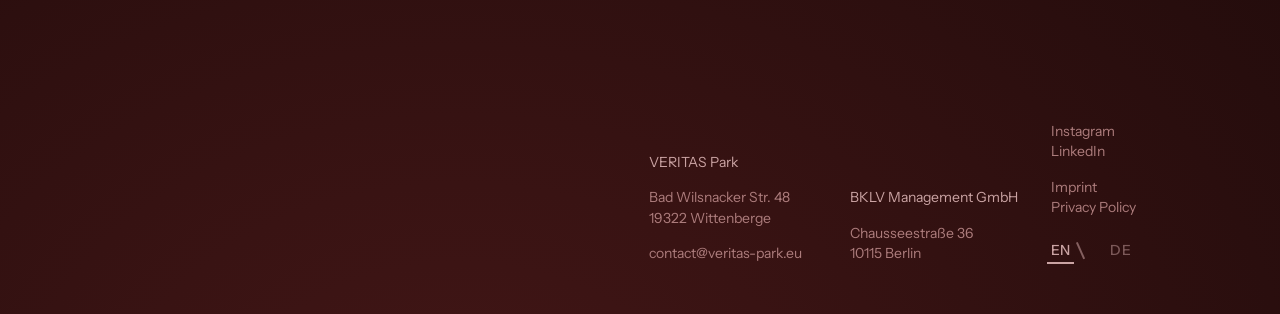
==== commit dea973e3: "Phone menu: hooks really back (a leftover rule hid them); the page ends with the foot, no pull past " ====
--- a/index.html
+++ b/index.html
@@ -7,7 +7,7 @@
 <meta name="color-scheme" content="light only">
 <title>VERITAS, a place where ideas take action</title>
 <link rel="icon" href="img/favicon.svg">
-<link rel="stylesheet" href="veritas.css?v=118">
+<link rel="stylesheet" href="veritas.css?v=120">
 <script>try{if(sessionStorage.getItem('v-bar')==='b')document.documentElement.classList.add('scrolled')}catch(e){}</script>
 </head>
 <!-- VERITAS, the home page. Written by hand, 22 Nov 2026 (round 3). No build script makes this file.
--- a/veritas.css
+++ b/veritas.css
@@ -1149,8 +1149,6 @@
 /* the open (large) menu bar at the top of a page: its words stand 4 px closer to each other (26 Nov 2026) */
 html:not(.scrolled) .bar{gap:calc(clamp(18px,2.6vw,44px) - 4px)}
 
-/* the phone menu, 26 Nov 2026 (his capture): signs 15 % smaller, and no hook at the end of their line (the line stays) */
-@media(max-width:820px){.nav .sign{font-size:calc(clamp(26px,8vw,34px)*.85)}.nav .sign .curve{display:none}}
 
 /* the phone menu, 26 Nov 2026 (his captures): signs 15 % smaller, the list stands up under the menu bar (it was centred in the panel).
    The hook at the end of each line stays, drawn as before (it was taken away for an hour, he asked for it back). */
@@ -1232,7 +1230,6 @@
 .pair figure{position:relative;margin:0;overflow:hidden}.pair img{position:absolute;inset:0;width:100%;height:100%;object-fit:cover}
 .pair figure:nth-child(2)::after{content:"";position:absolute;inset:0;background:linear-gradient(200deg,rgba(0,0,0,.6) 0,rgba(0,0,0,0) 52%)}
 .pair p{position:absolute;z-index:2;left:calc(50% + var(--g)*2.2 + clamp(17px,1.6vw,28px));top:calc(var(--row)*1.05);max-width:8.5em;color:#fff;text-shadow:0 1px 22px rgba(0,0,0,.45)}
-.pair::before{content:"";position:absolute;z-index:2;left:50%;top:40%;--q:clamp(34px,3.2vw,56px);width:var(--q);height:var(--q);margin-left:calc(var(--q)*-.5);background:#fff;box-shadow:0 calc(var(--q)*1.5) 0 #fff}
 .meets>.mk{position:absolute;z-index:3;left:var(--m);bottom:calc(var(--row)*.45);width:clamp(64px,6.4vw,112px);color:#fff;filter:drop-shadow(0 1px 14px rgba(0,0,0,.45))}
 
 @media(max-width:820px){
@@ -1240,7 +1237,7 @@
   .kz{--kf:min(19vw,13vh);--kt:min(23vw,13vh)}.kz-w.b{white-space:normal;line-height:.98;max-width:5.2em}
   .clocks{grid-column:1/-1!important;grid-row:auto!important;grid-template-columns:repeat(6,1fr)}
   .trow h3{grid-column:1/-1;font-size:22px}.trow p{grid-column:1/-1;margin-top:.3em;font-size:15px}
-  .pair{grid-template-columns:1fr;grid-template-rows:1fr 1fr}.pair p{left:var(--m);top:calc(50% + var(--row)*.5)}.pair::before{left:auto;right:var(--m);margin:0;top:calc(50% - var(--q)*1.25)}
+  .pair{grid-template-columns:1fr;grid-template-rows:1fr 1fr}.pair p{left:var(--m);top:calc(50% + var(--row)*.5)}
   .pair figure:nth-child(2)::after{background:linear-gradient(180deg,rgba(0,0,0,.6) 0,rgba(0,0,0,0) 60%)}
 }
 @media(prefers-reduced-motion:reduce){
@@ -1300,9 +1297,9 @@
 .nlv-s{margin-top:calc(var(--row)*.34);font:400 13px/1.5 var(--text);color:var(--soft);max-width:30em}.nlv-s a{color:inherit}
 
 /* the foot fills the whole screen (26 Nov 2026, his capture: a strip of the block before it always showed above it). On a phone it is as tall as the
-   tallest screen (browser bars folded away) and keeps room under its last line, so one can scroll past the end and see all of it above the browser's bar. */
+   tallest screen (browser bars folded away). The page ENDS with the foot: nothing can be pulled past it, on a computer or a phone (no rubber band at the end of the page). */
 .footer{min-height:100vh;min-height:100svh}
-@media(max-width:820px){.footer{min-height:100vh;min-height:100lvh;justify-content:flex-end;padding-bottom:calc(var(--row)*.4 + env(safe-area-inset-bottom) + 96px)}}
+@media(max-width:820px){.footer{min-height:100vh;min-height:100lvh;justify-content:flex-end}}
 
 /* the newsletter, after signing up: the fields step back, the symbol draws its twelve ticks clockwise, the words rise */
 .nlv form{position:relative}
@@ -1321,3 +1318,5 @@
 .nlv-ok.go .t-body{opacity:1;transform:none;margin-top:.7em;transition:opacity .8s var(--ease) 1.45s,transform .9s var(--ease) 1.45s}
 .nlv-ok b{font-weight:600;overflow-wrap:anywhere}
 @media(prefers-reduced-motion:reduce){.nlv-ok line{stroke-dashoffset:0;transition:none!important}.nlv-ok.go svg{animation:none}.nlv-ok-h,.nlv-ok .t-body{opacity:1;transform:none;transition:none!important}}
+
+html,body{overscroll-behavior-y:none}
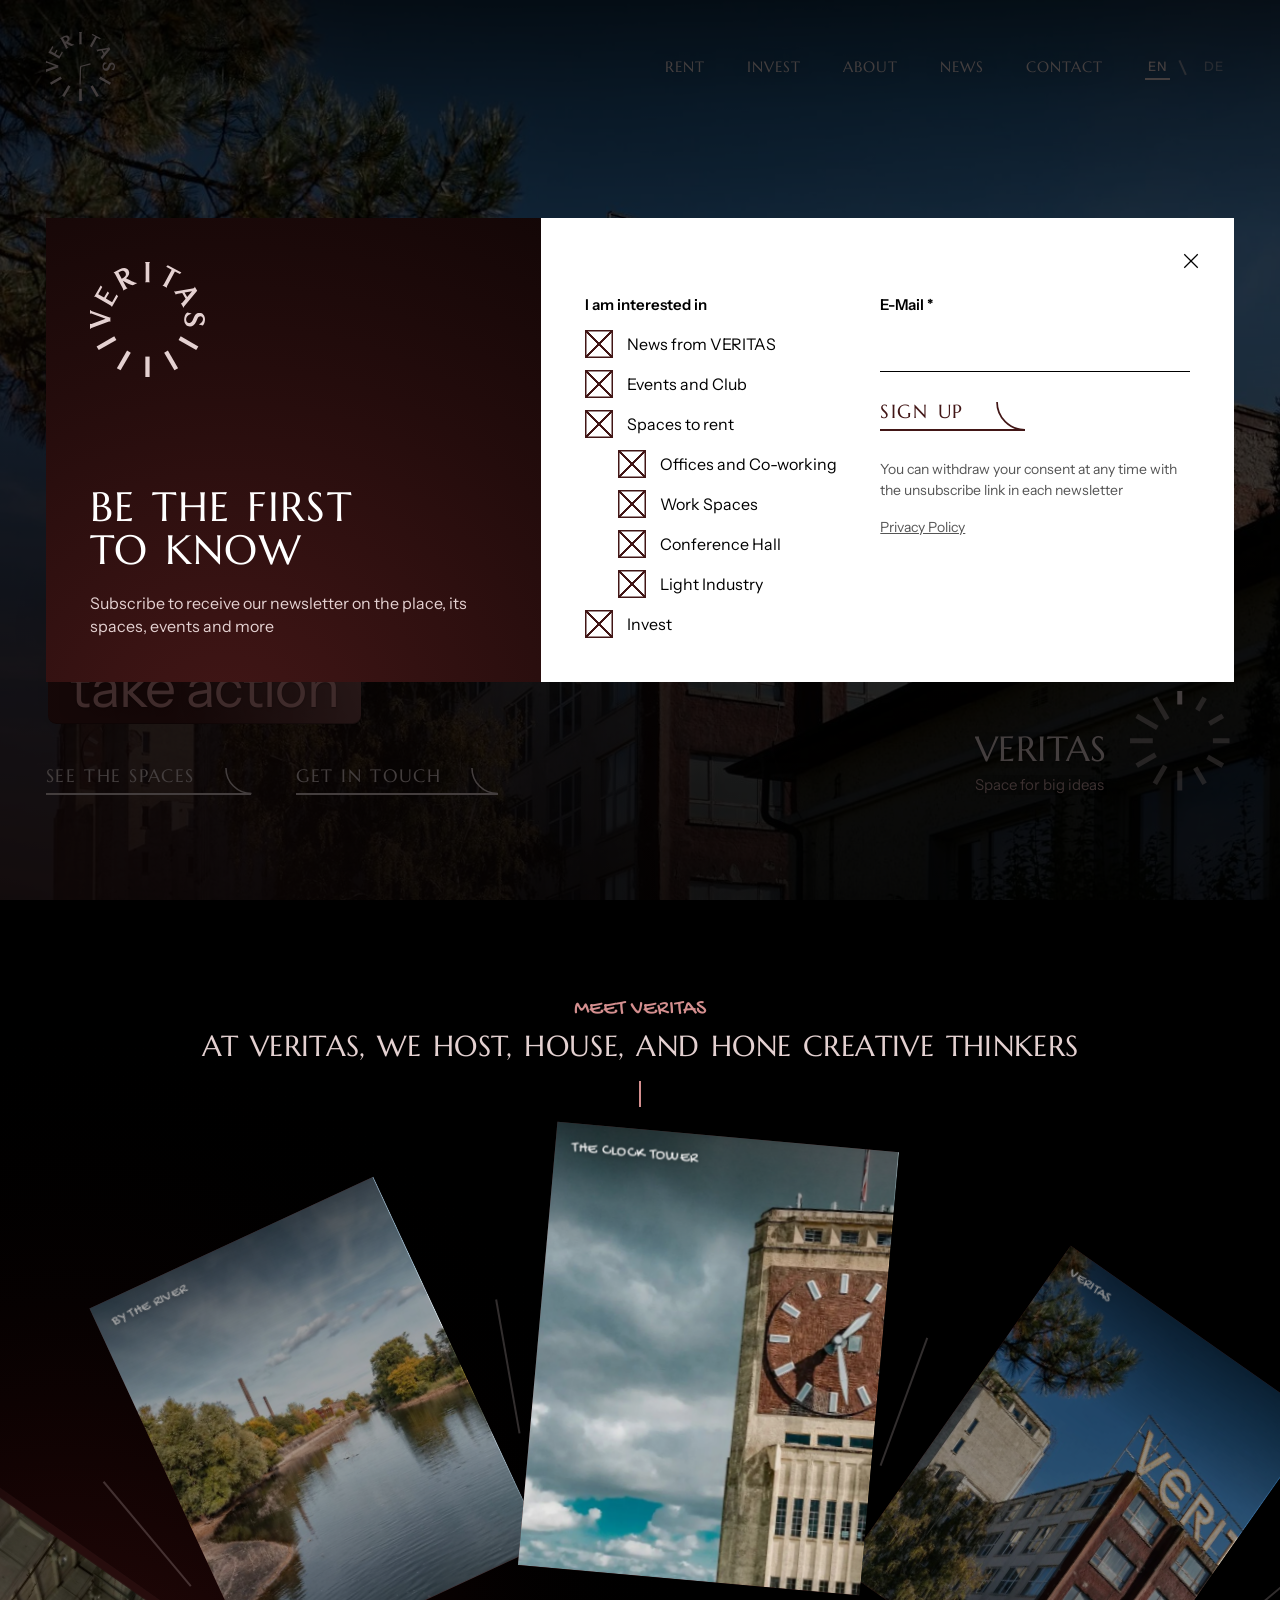
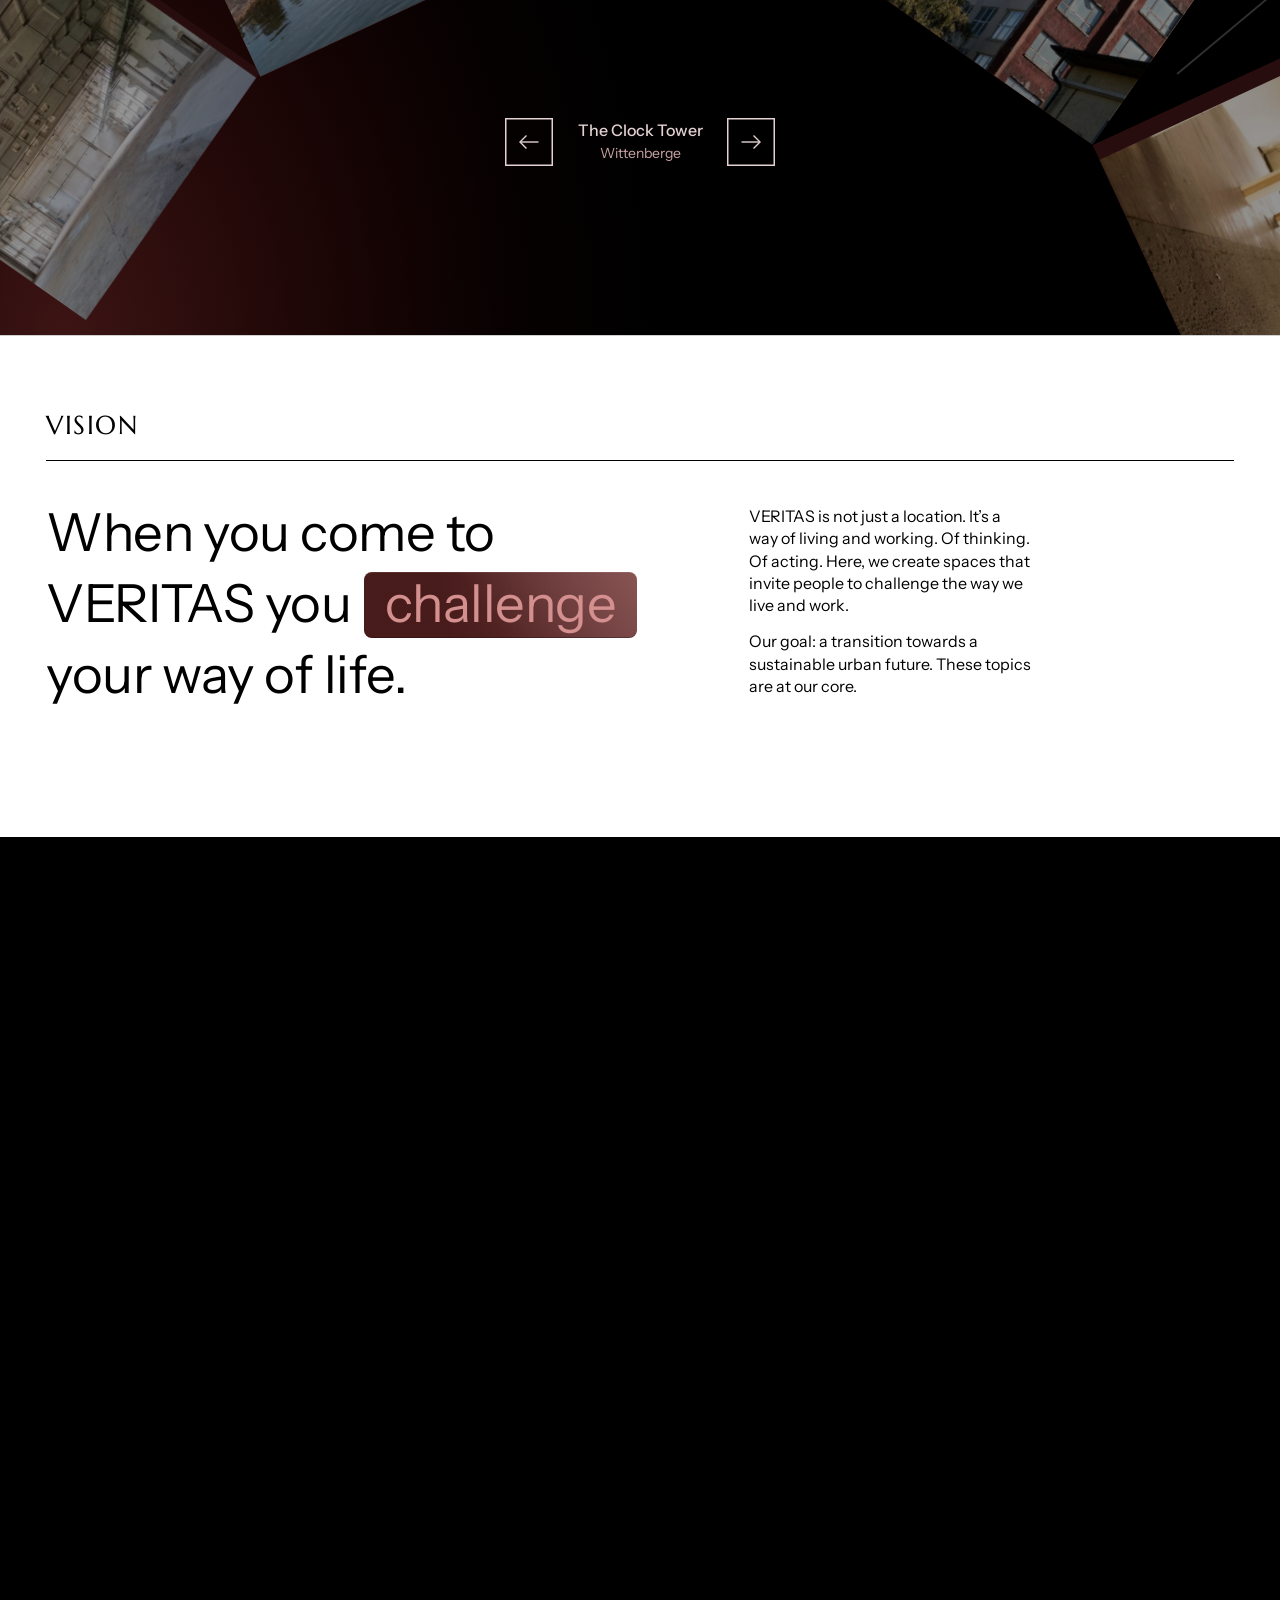
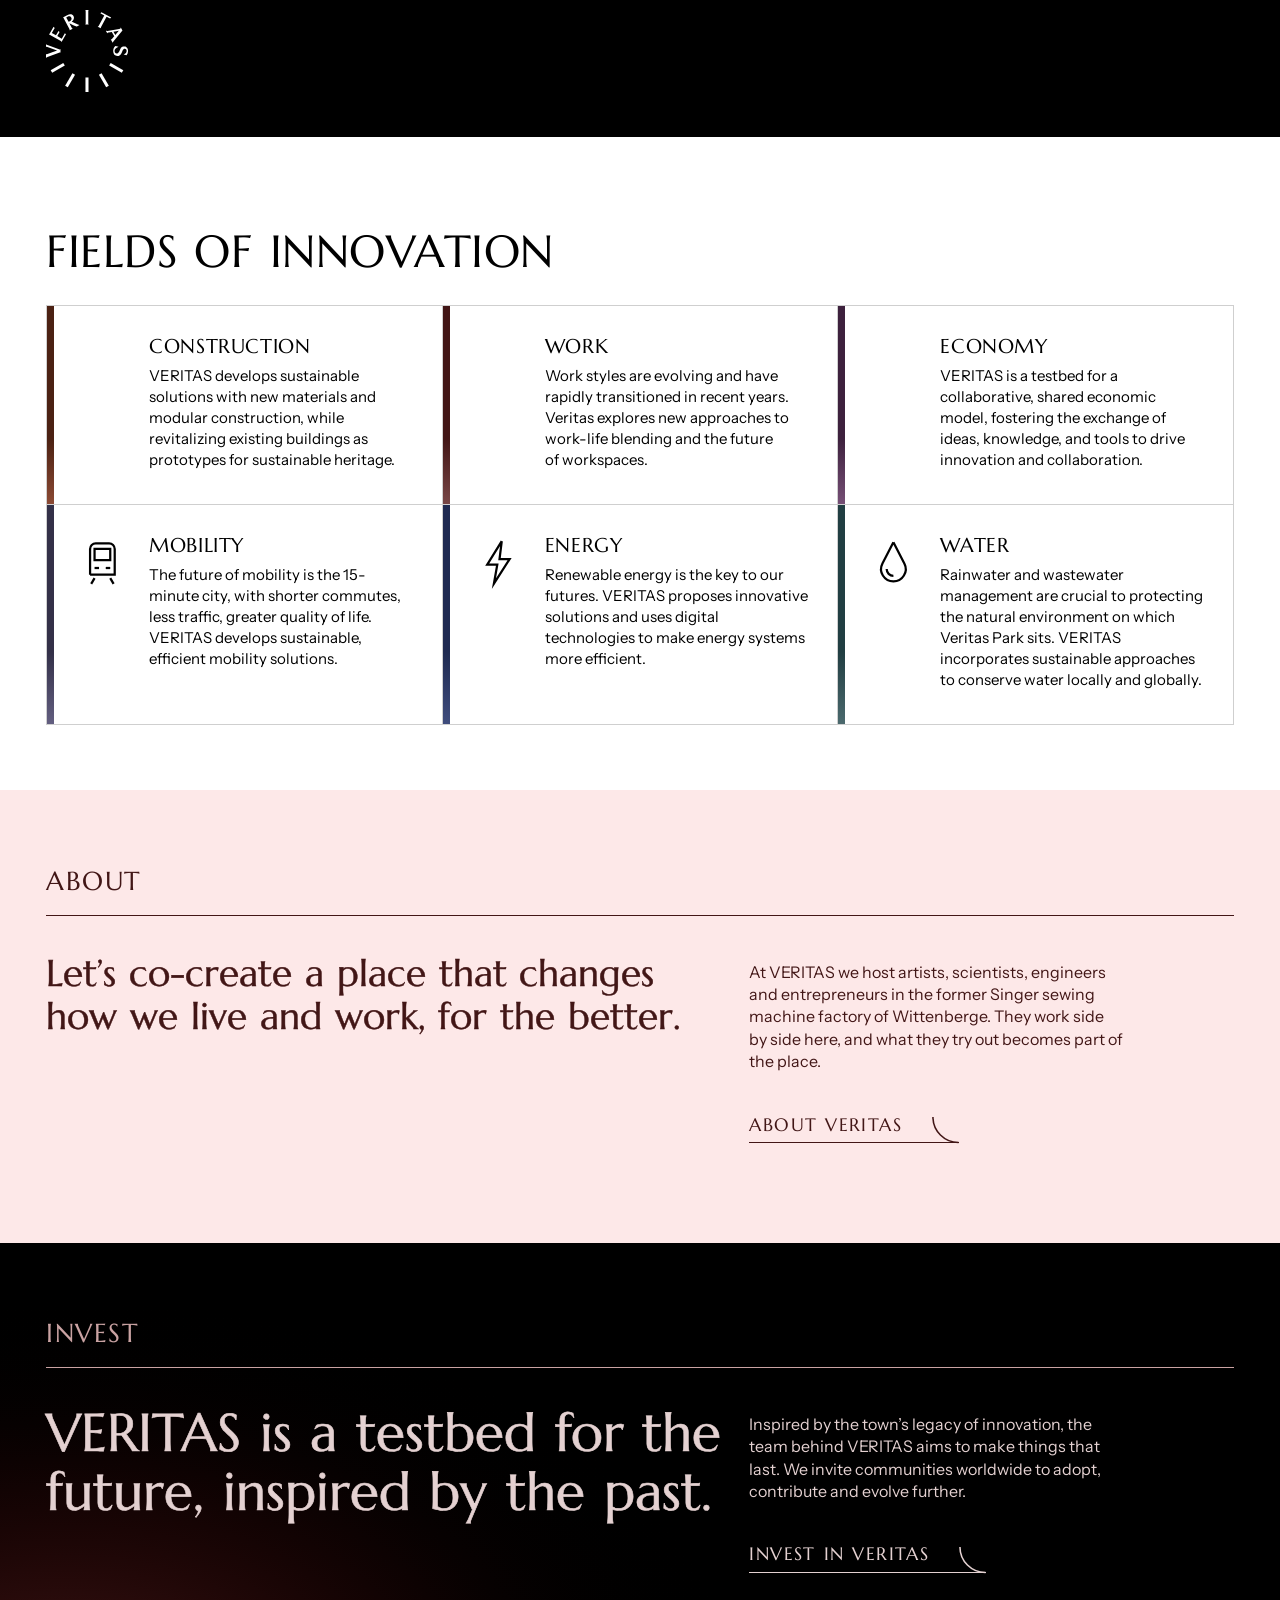
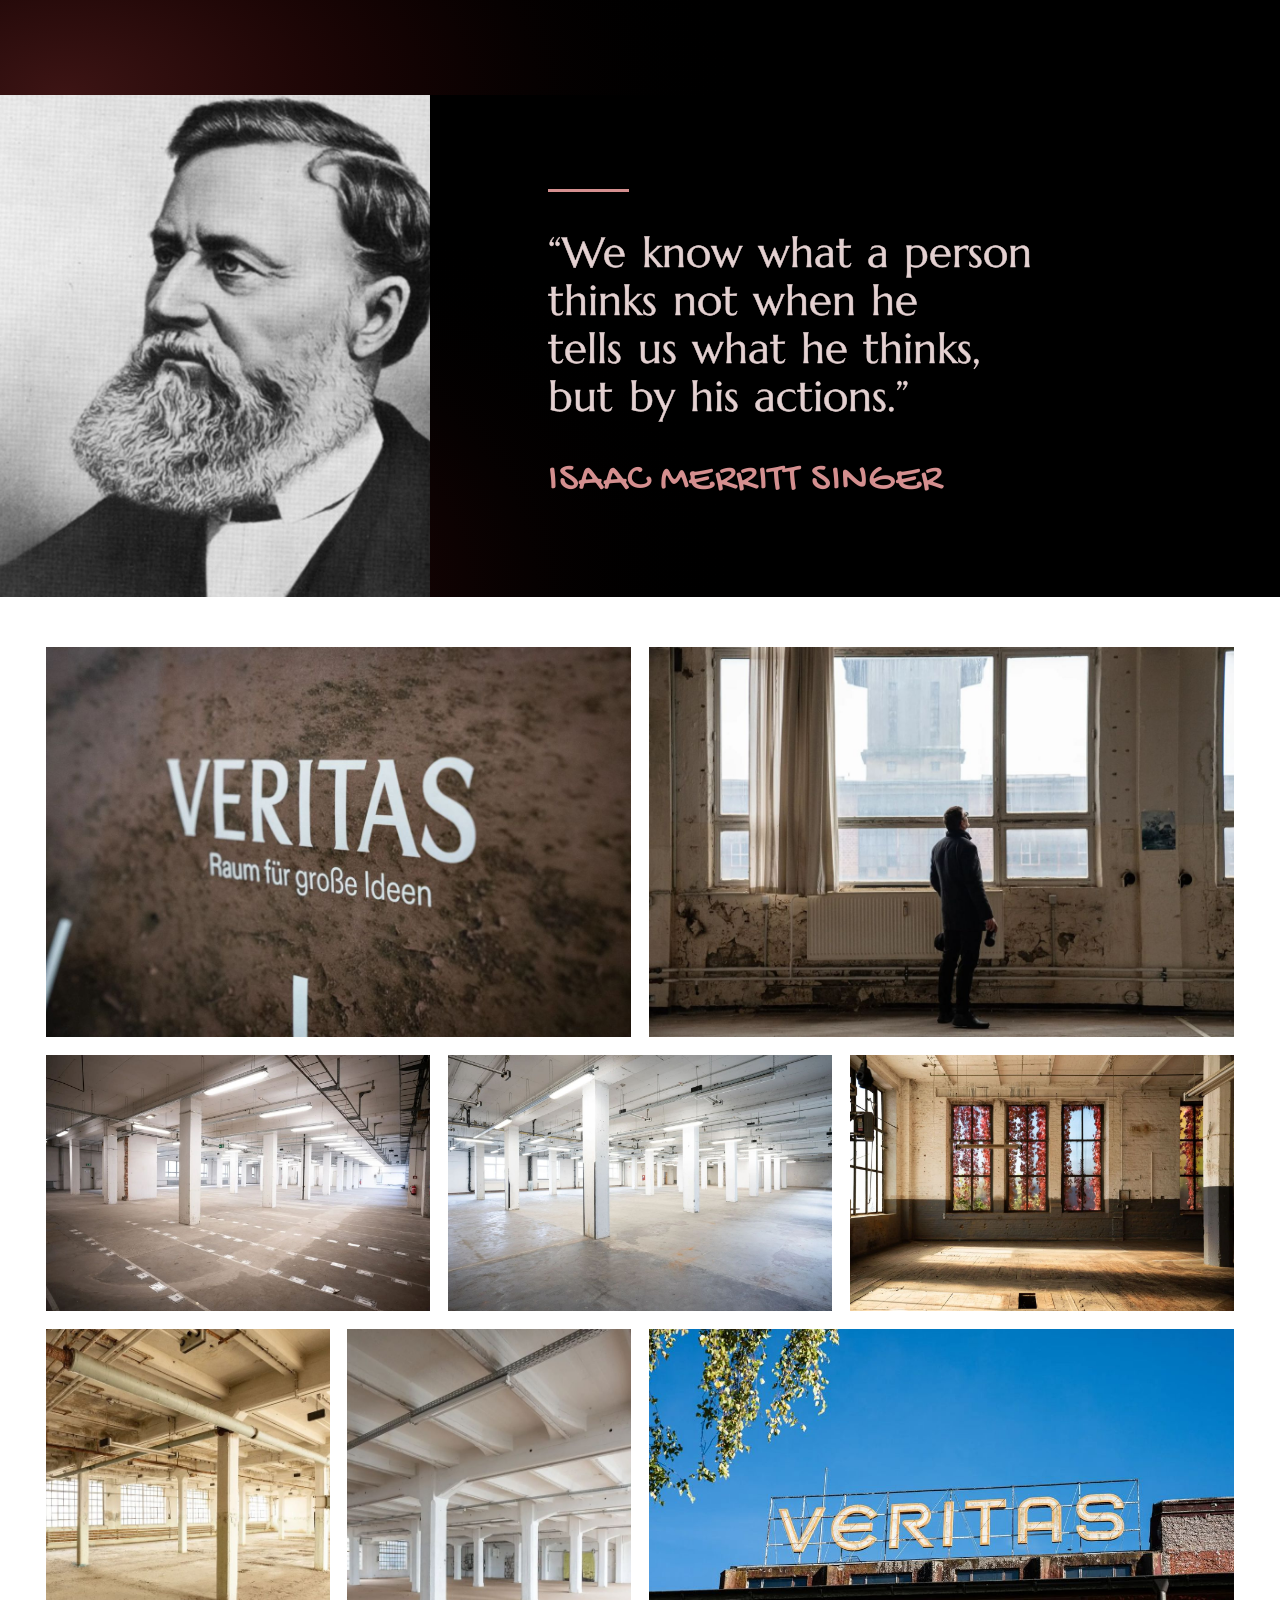
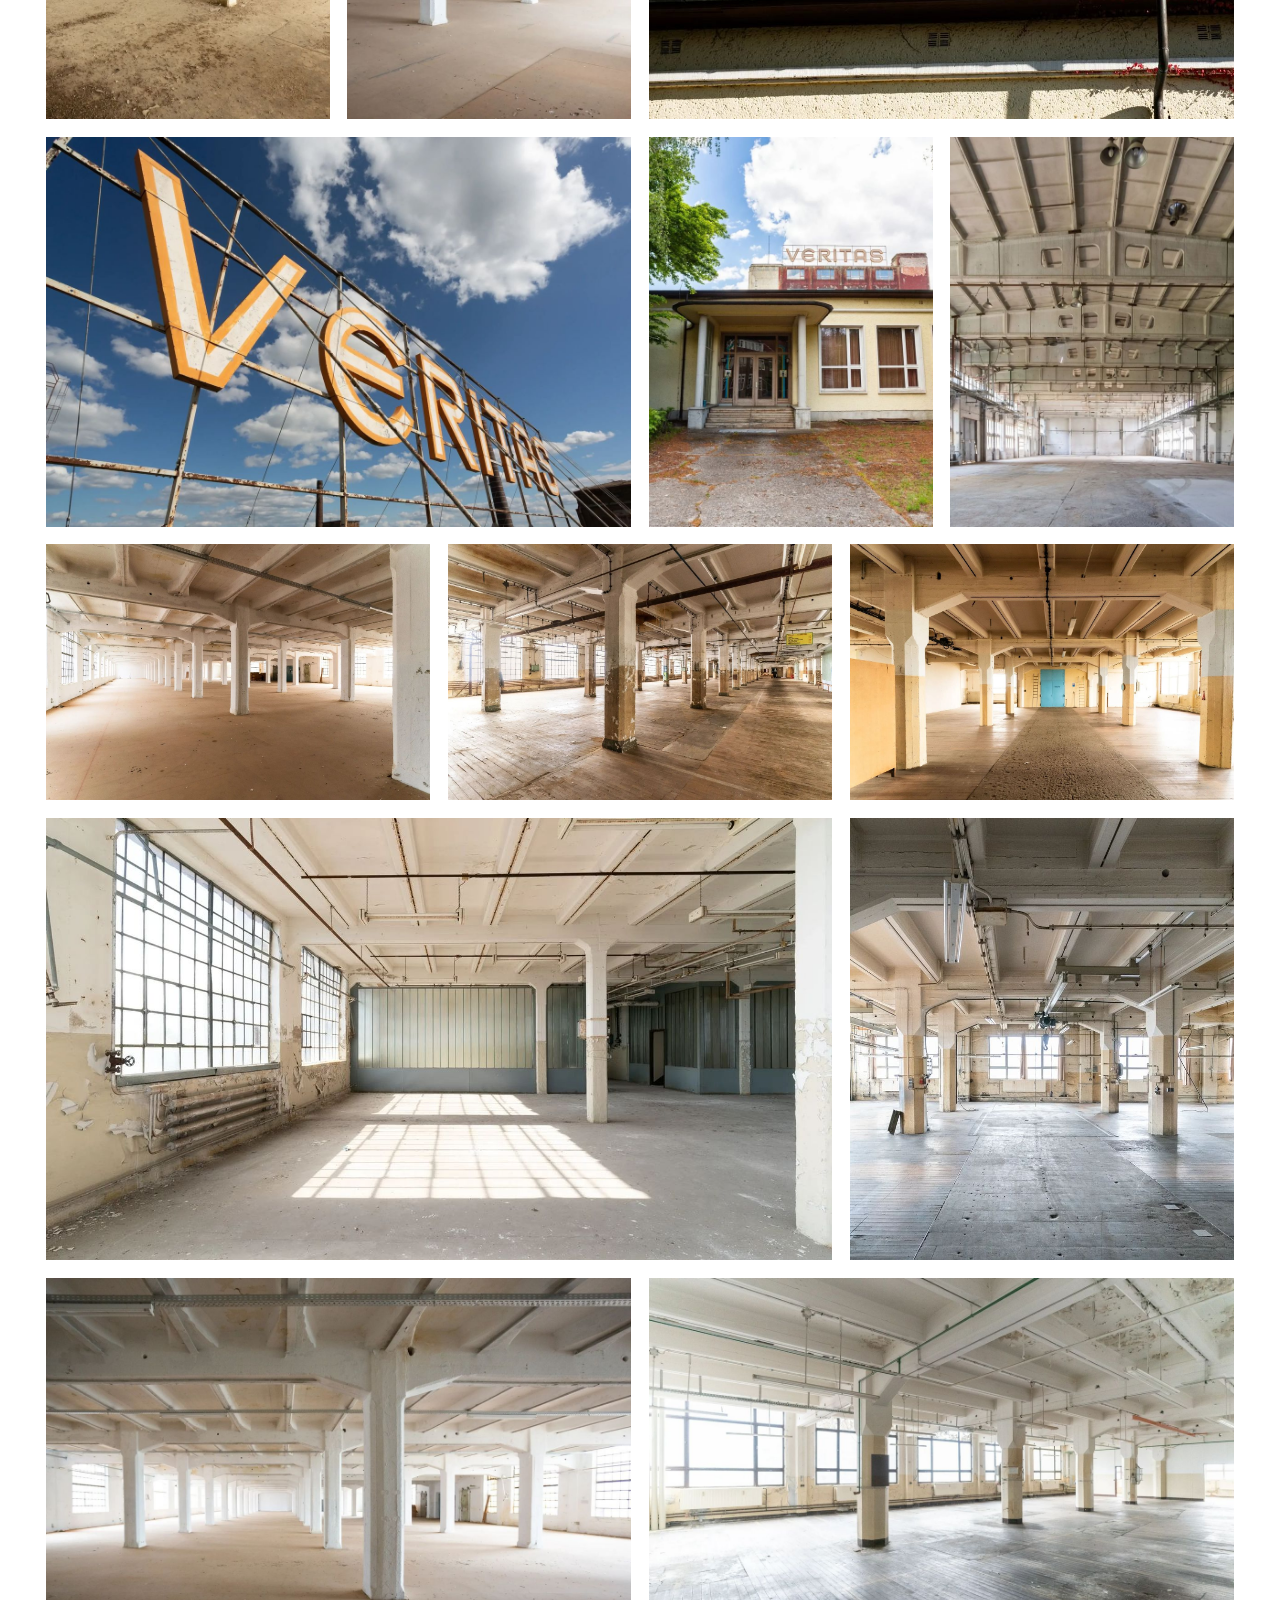
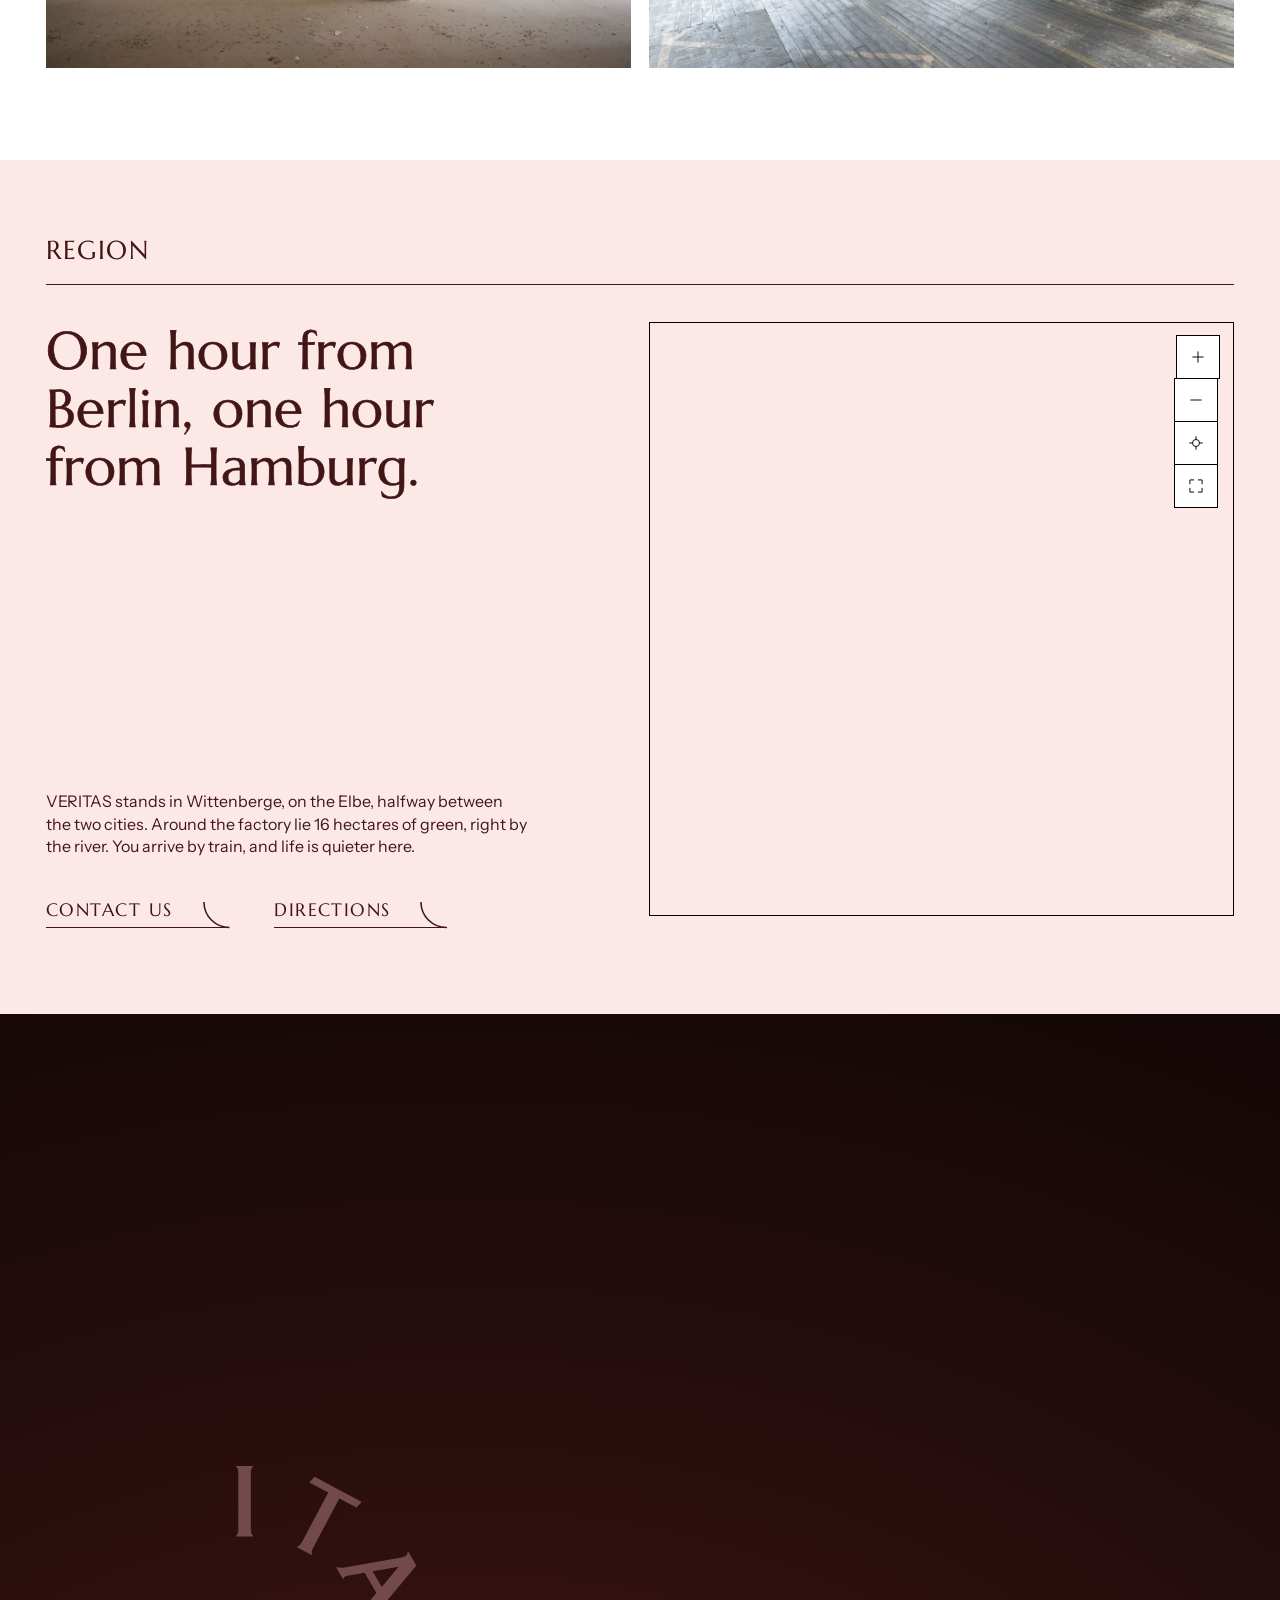
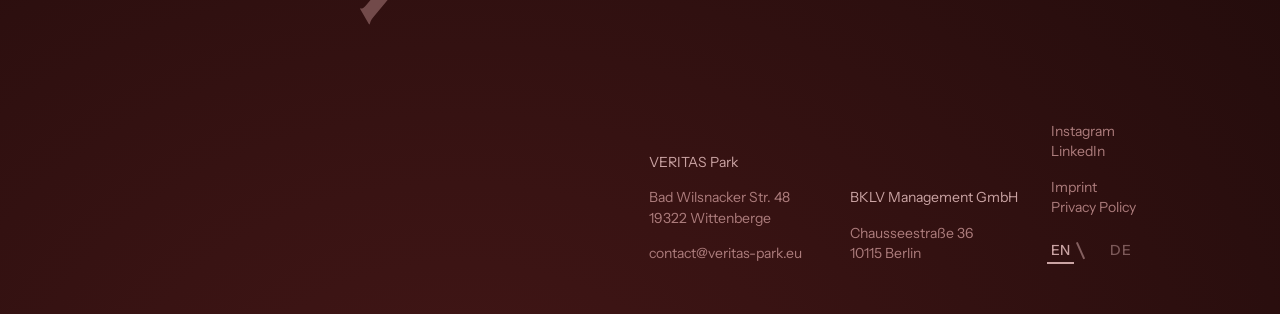
==== commit 8b2f0f3b: "Phone menu: the same list as the top bar (no Home; the logo goes home)" ====
--- a/index.html
+++ b/index.html
@@ -40,12 +40,11 @@
 <!-- the menu of a phone: wall signs -->
 <nav class="nav dark" id="nav" aria-label="Menu" inert>
   <ul>
-    <li><a class="sign one" href="index.html" aria-current="page" style="--i:0;--d:0ms"><i class="ic" style="--u:url(img/icons/tower.svg)"></i><span>Home</span><svg class="curve" viewBox="0 0 100 100" aria-hidden="true"><path pathLength="1" d="M100 96.4A96.4 96.4 0 0 1 3.6 0"/></svg></a></li>
-    <li><a class="sign one" href="rent.html" style="--i:1;--d:70ms"><i class="ic" style="--u:url(img/icons/space_to_rent.svg)"></i><span>Rent</span><svg class="curve" viewBox="0 0 100 100" aria-hidden="true"><path pathLength="1" d="M100 96.4A96.4 96.4 0 0 1 3.6 0"/></svg></a></li>
-    <li><a class="sign one" href="invest.html" style="--i:2;--d:140ms"><i class="ic" style="--u:url(img/icons/economy.svg)"></i><span>Invest</span><svg class="curve" viewBox="0 0 100 100" aria-hidden="true"><path pathLength="1" d="M100 96.4A96.4 96.4 0 0 1 3.6 0"/></svg></a></li>
-    <li><a class="sign one" href="about.html" style="--i:3;--d:210ms"><i class="ic" style="--u:url(img/icons/stairs.svg)"></i><span>About</span><svg class="curve" viewBox="0 0 100 100" aria-hidden="true"><path pathLength="1" d="M100 96.4A96.4 96.4 0 0 1 3.6 0"/></svg></a></li>
-    <li><a class="sign one" href="news.html" style="--i:4;--d:280ms"><i class="ic" style="--u:url(img/icons/news.svg)"></i><span>News</span><svg class="curve" viewBox="0 0 100 100" aria-hidden="true"><path pathLength="1" d="M100 96.4A96.4 96.4 0 0 1 3.6 0"/></svg></a></li>
-    <li><a class="sign one" href="contact.html" style="--i:5;--d:350ms"><i class="ic" style="--u:url(img/icons/mail.svg)"></i><span>Contact</span><svg class="curve" viewBox="0 0 100 100" aria-hidden="true"><path pathLength="1" d="M100 96.4A96.4 96.4 0 0 1 3.6 0"/></svg></a></li>
+    <li><a class="sign one" href="rent.html" style="--i:0;--d:0ms"><i class="ic" style="--u:url(img/icons/space_to_rent.svg)"></i><span>Rent</span><svg class="curve" viewBox="0 0 100 100" aria-hidden="true"><path pathLength="1" d="M100 96.4A96.4 96.4 0 0 1 3.6 0"/></svg></a></li>
+    <li><a class="sign one" href="invest.html" style="--i:1;--d:70ms"><i class="ic" style="--u:url(img/icons/economy.svg)"></i><span>Invest</span><svg class="curve" viewBox="0 0 100 100" aria-hidden="true"><path pathLength="1" d="M100 96.4A96.4 96.4 0 0 1 3.6 0"/></svg></a></li>
+    <li><a class="sign one" href="about.html" style="--i:2;--d:140ms"><i class="ic" style="--u:url(img/icons/stairs.svg)"></i><span>About</span><svg class="curve" viewBox="0 0 100 100" aria-hidden="true"><path pathLength="1" d="M100 96.4A96.4 96.4 0 0 1 3.6 0"/></svg></a></li>
+    <li><a class="sign one" href="news.html" style="--i:3;--d:210ms"><i class="ic" style="--u:url(img/icons/news.svg)"></i><span>News</span><svg class="curve" viewBox="0 0 100 100" aria-hidden="true"><path pathLength="1" d="M100 96.4A96.4 96.4 0 0 1 3.6 0"/></svg></a></li>
+    <li><a class="sign one" href="contact.html" style="--i:4;--d:280ms"><i class="ic" style="--u:url(img/icons/mail.svg)"></i><span>Contact</span><svg class="curve" viewBox="0 0 100 100" aria-hidden="true"><path pathLength="1" d="M100 96.4A96.4 96.4 0 0 1 3.6 0"/></svg></a></li>
   </ul>
   <div class="foot"><a href="https://www.instagram.com/veritas.park/" target="_blank" rel="noopener">Instagram</a><a href="https://www.linkedin.com/company/veritaspark/" target="_blank" rel="noopener">LinkedIn</a><a href="mailto:contact@veritas-park.eu">contact@veritas-park.eu</a><span class="lang"><button type="button" data-lang="en" aria-pressed="true">EN</button><button type="button" data-lang="de" aria-pressed="false">DE</button></span></div>
 </nav>
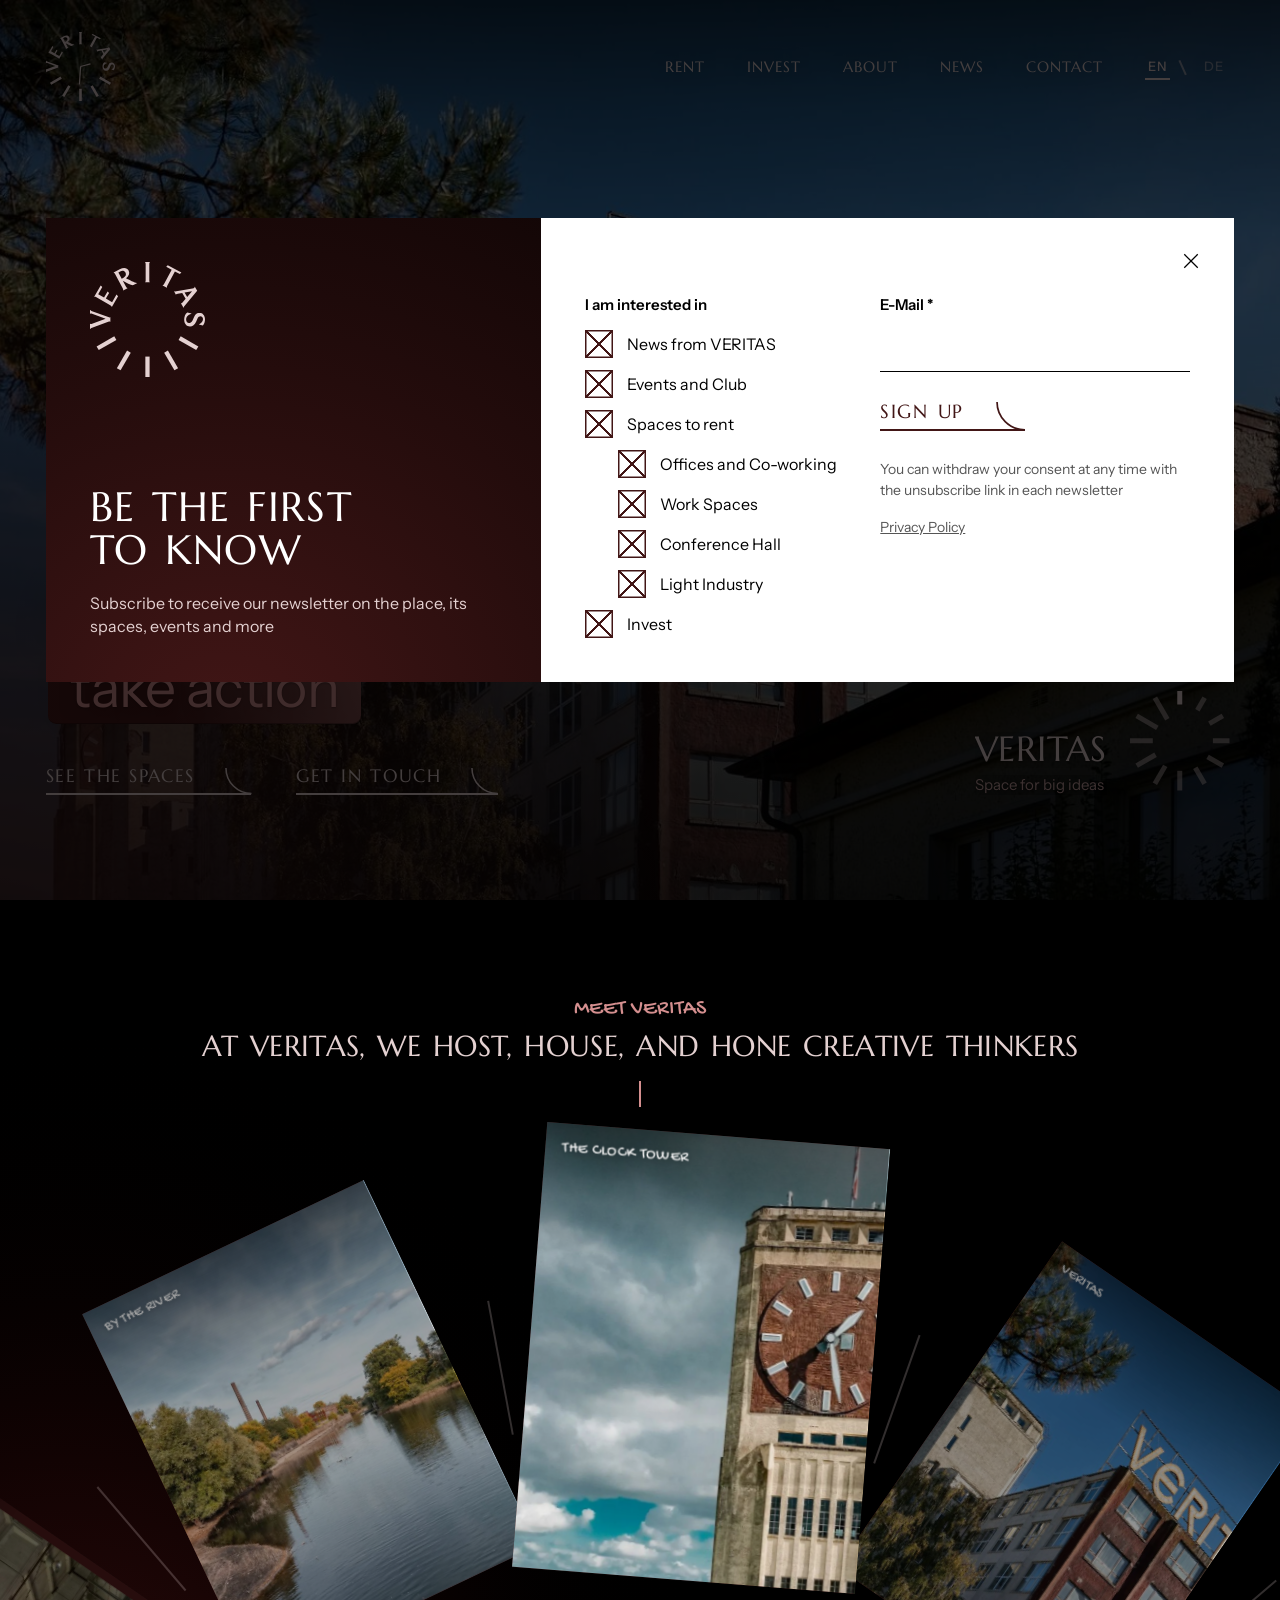
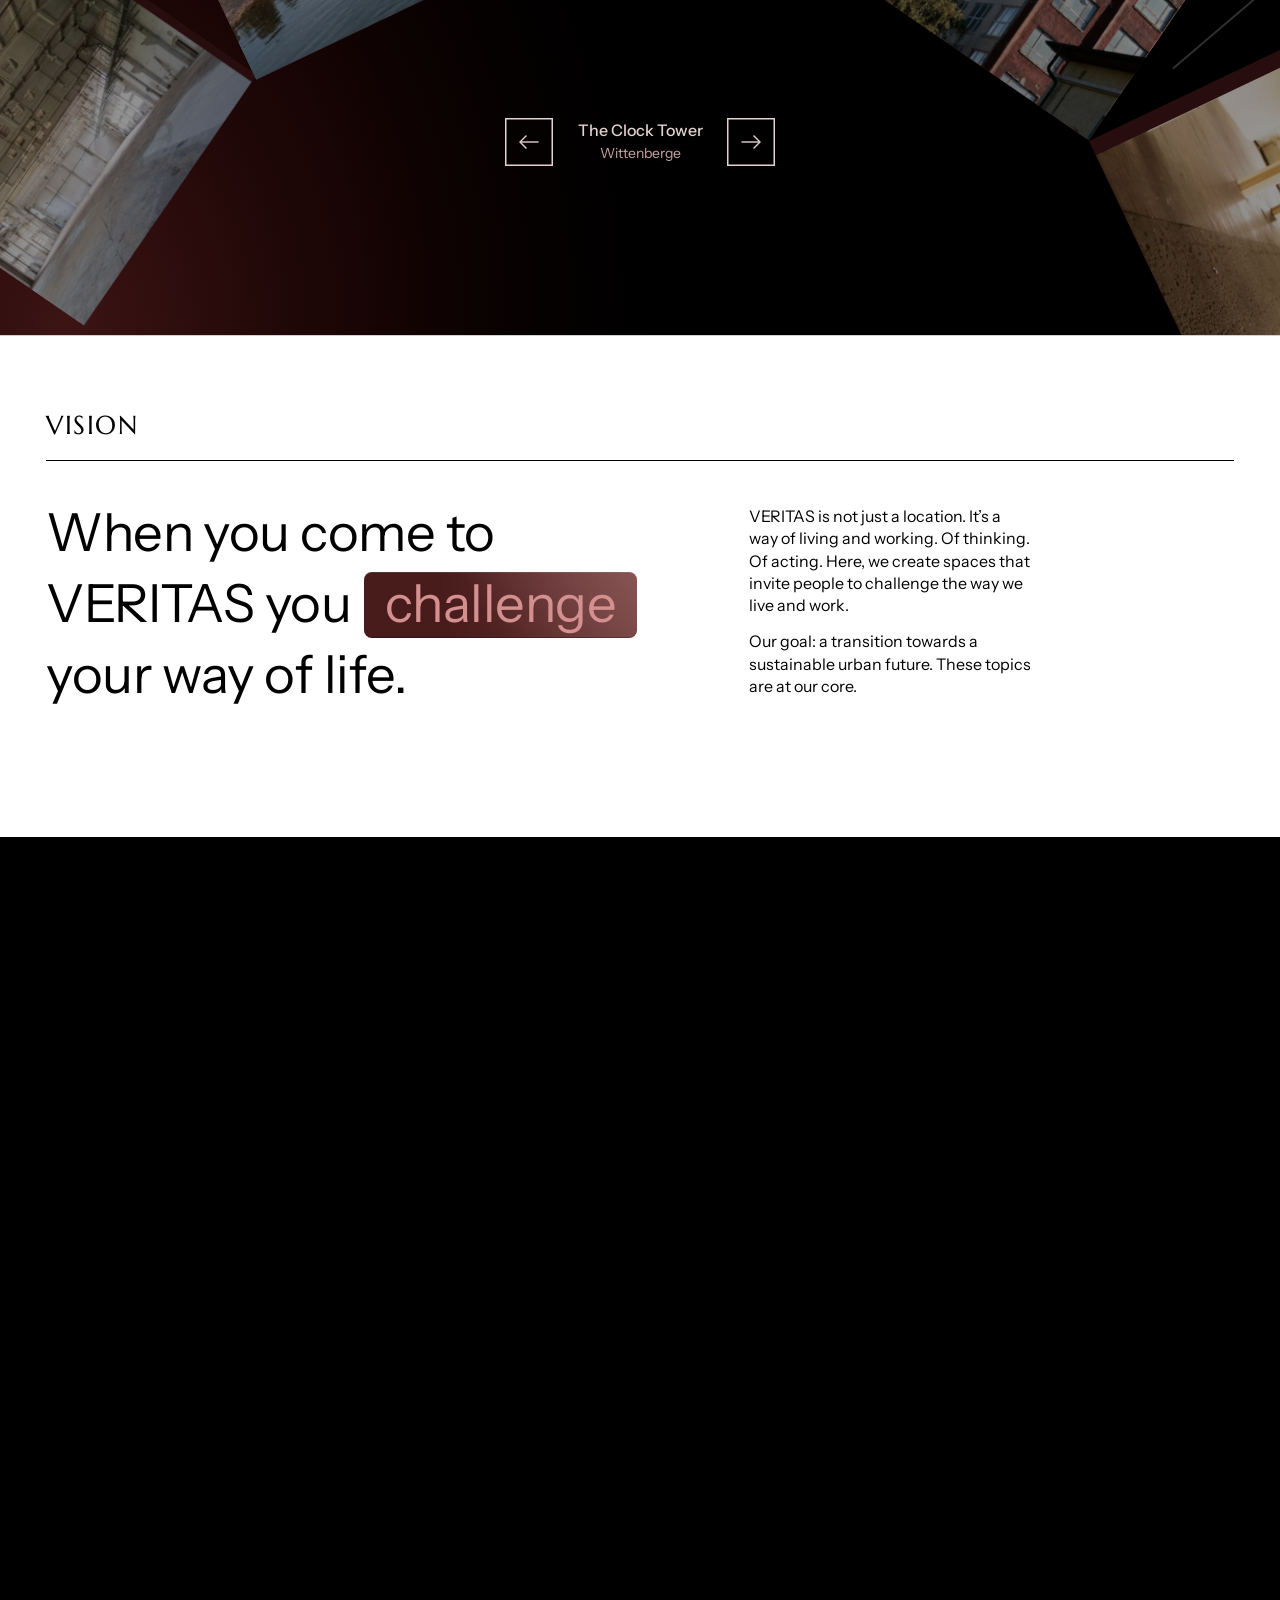
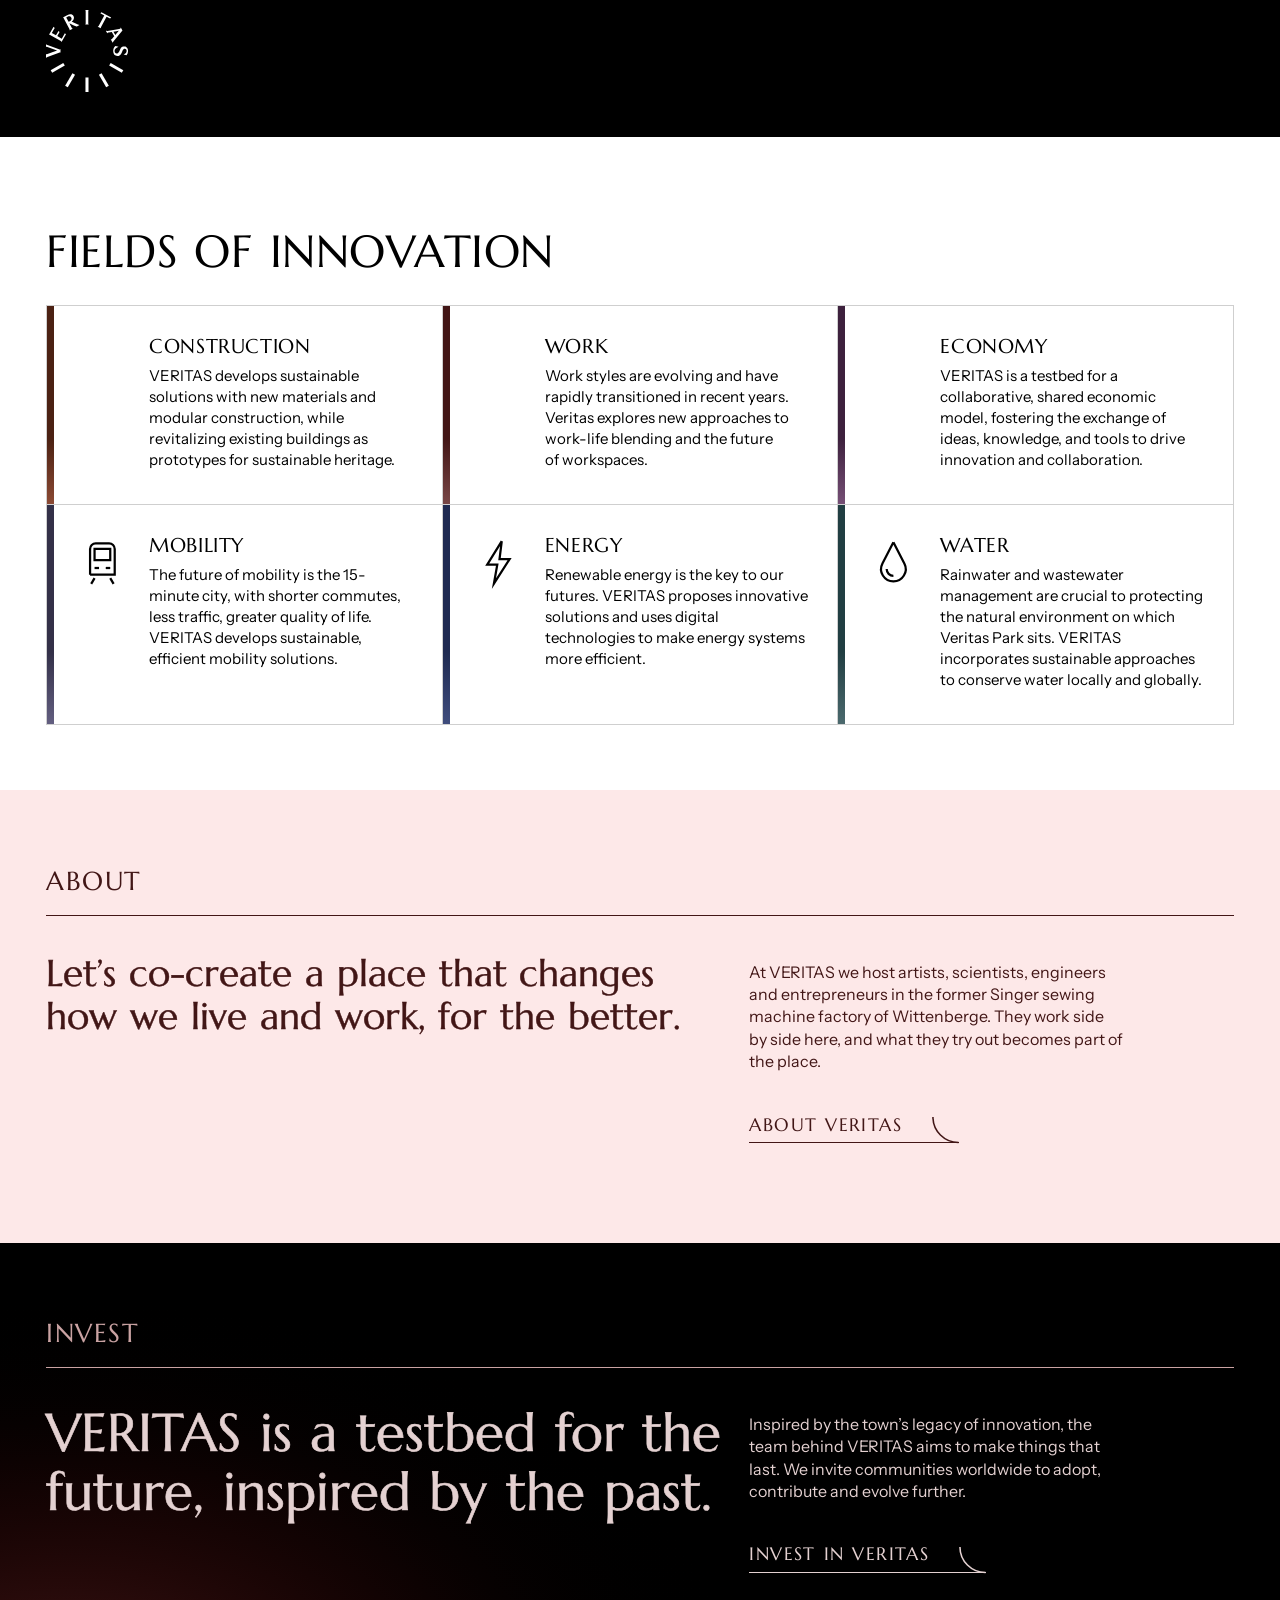
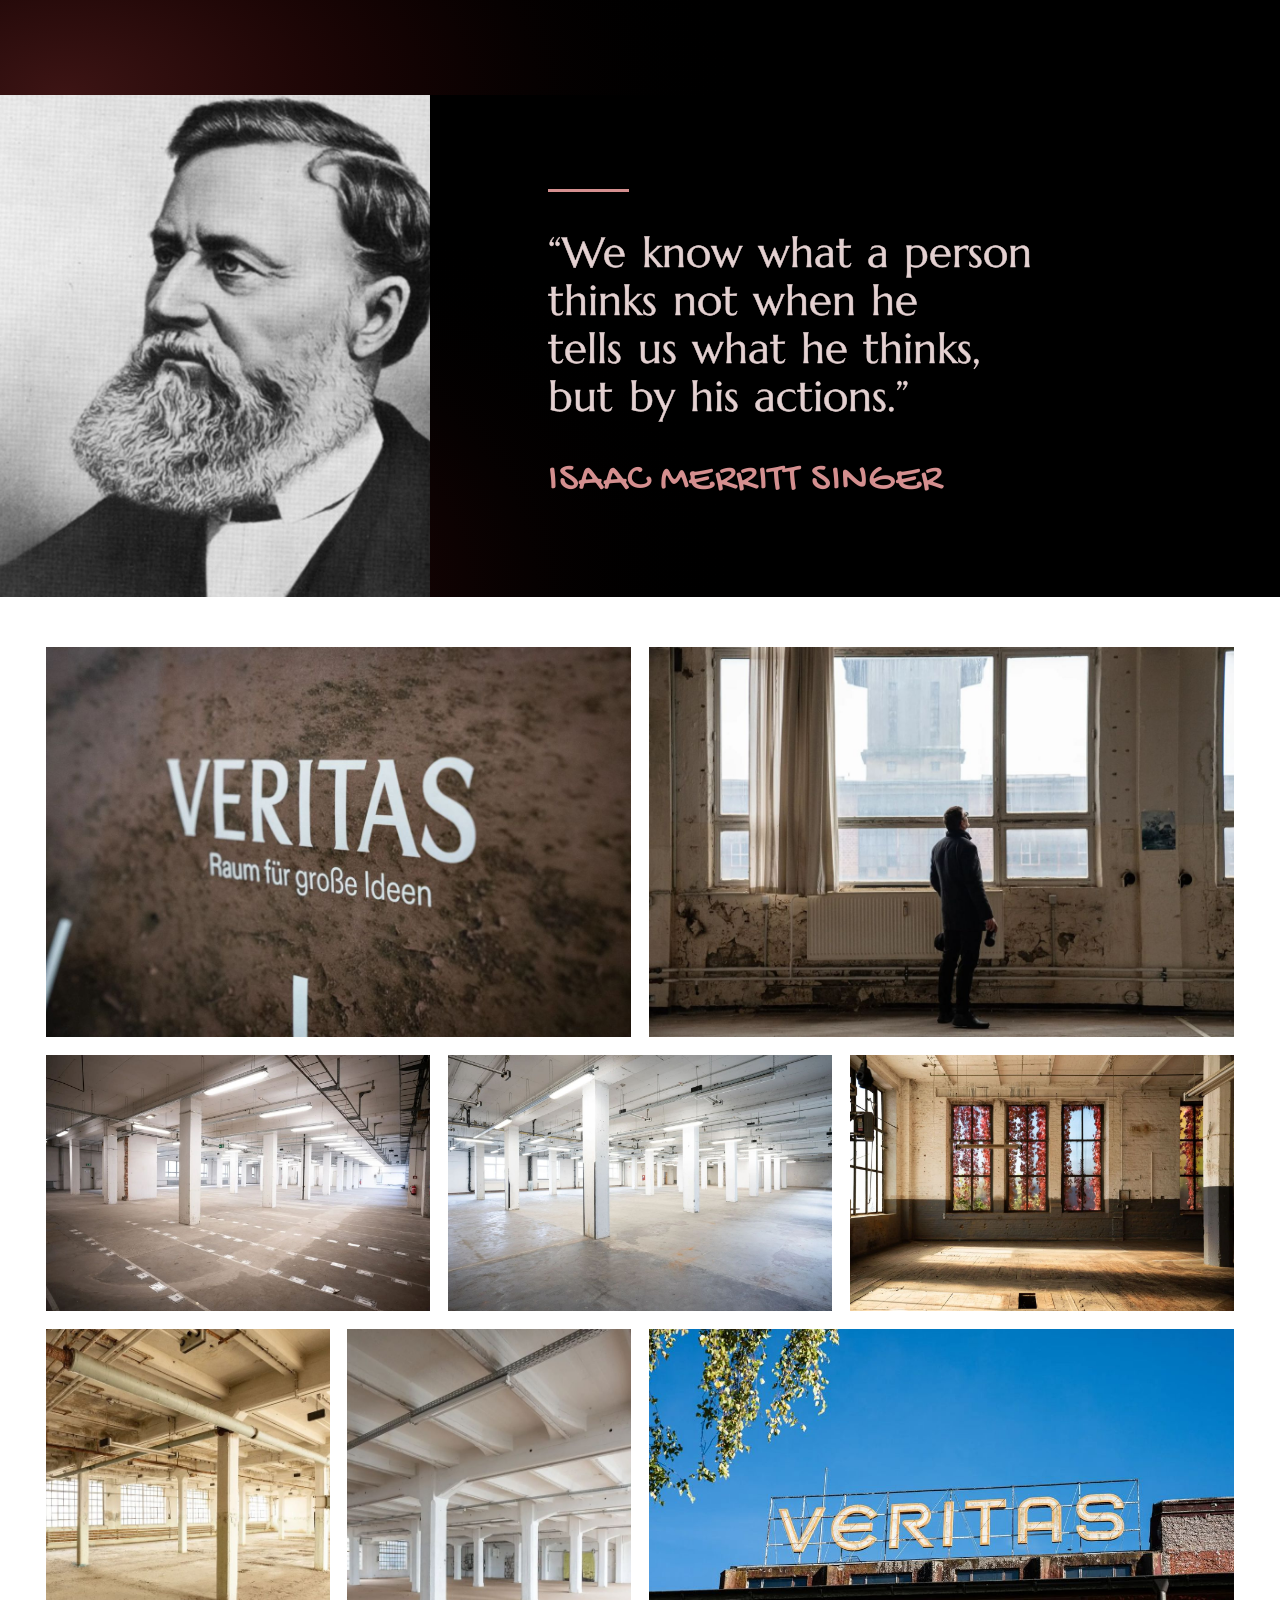
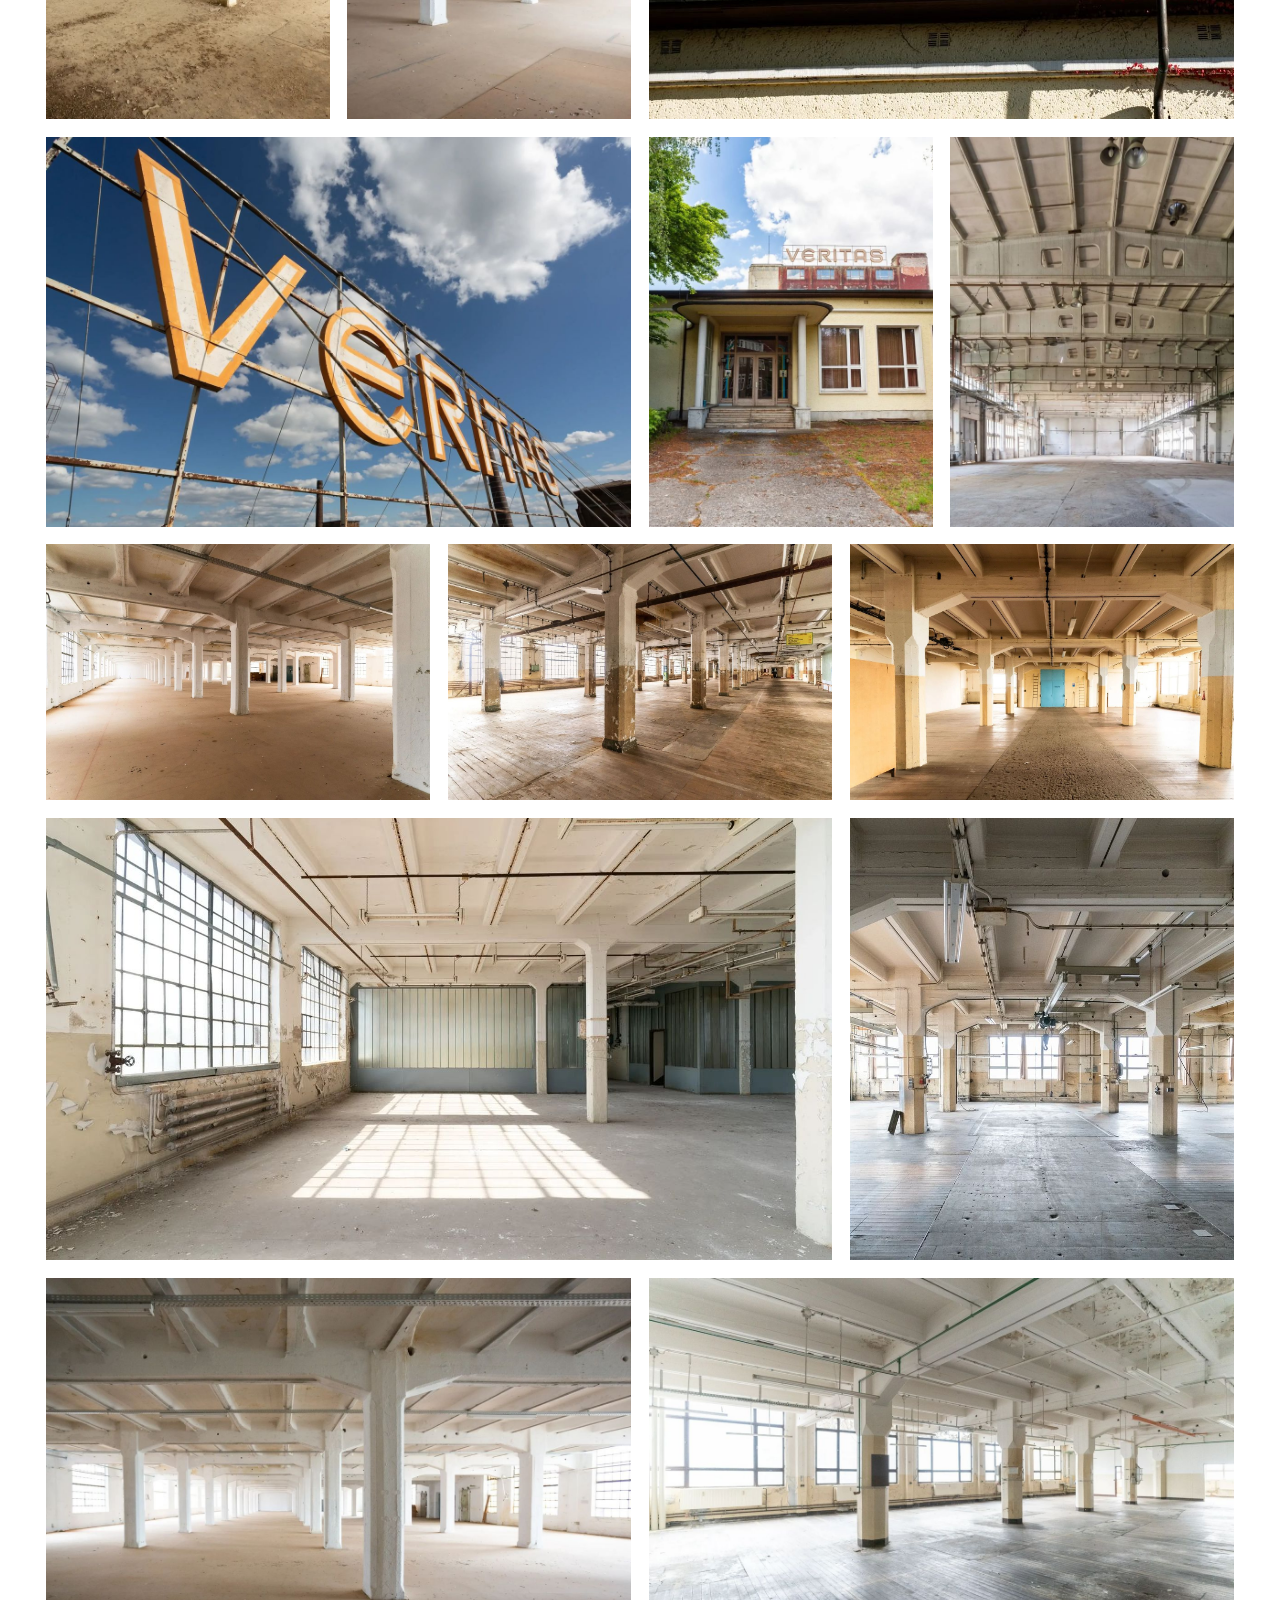
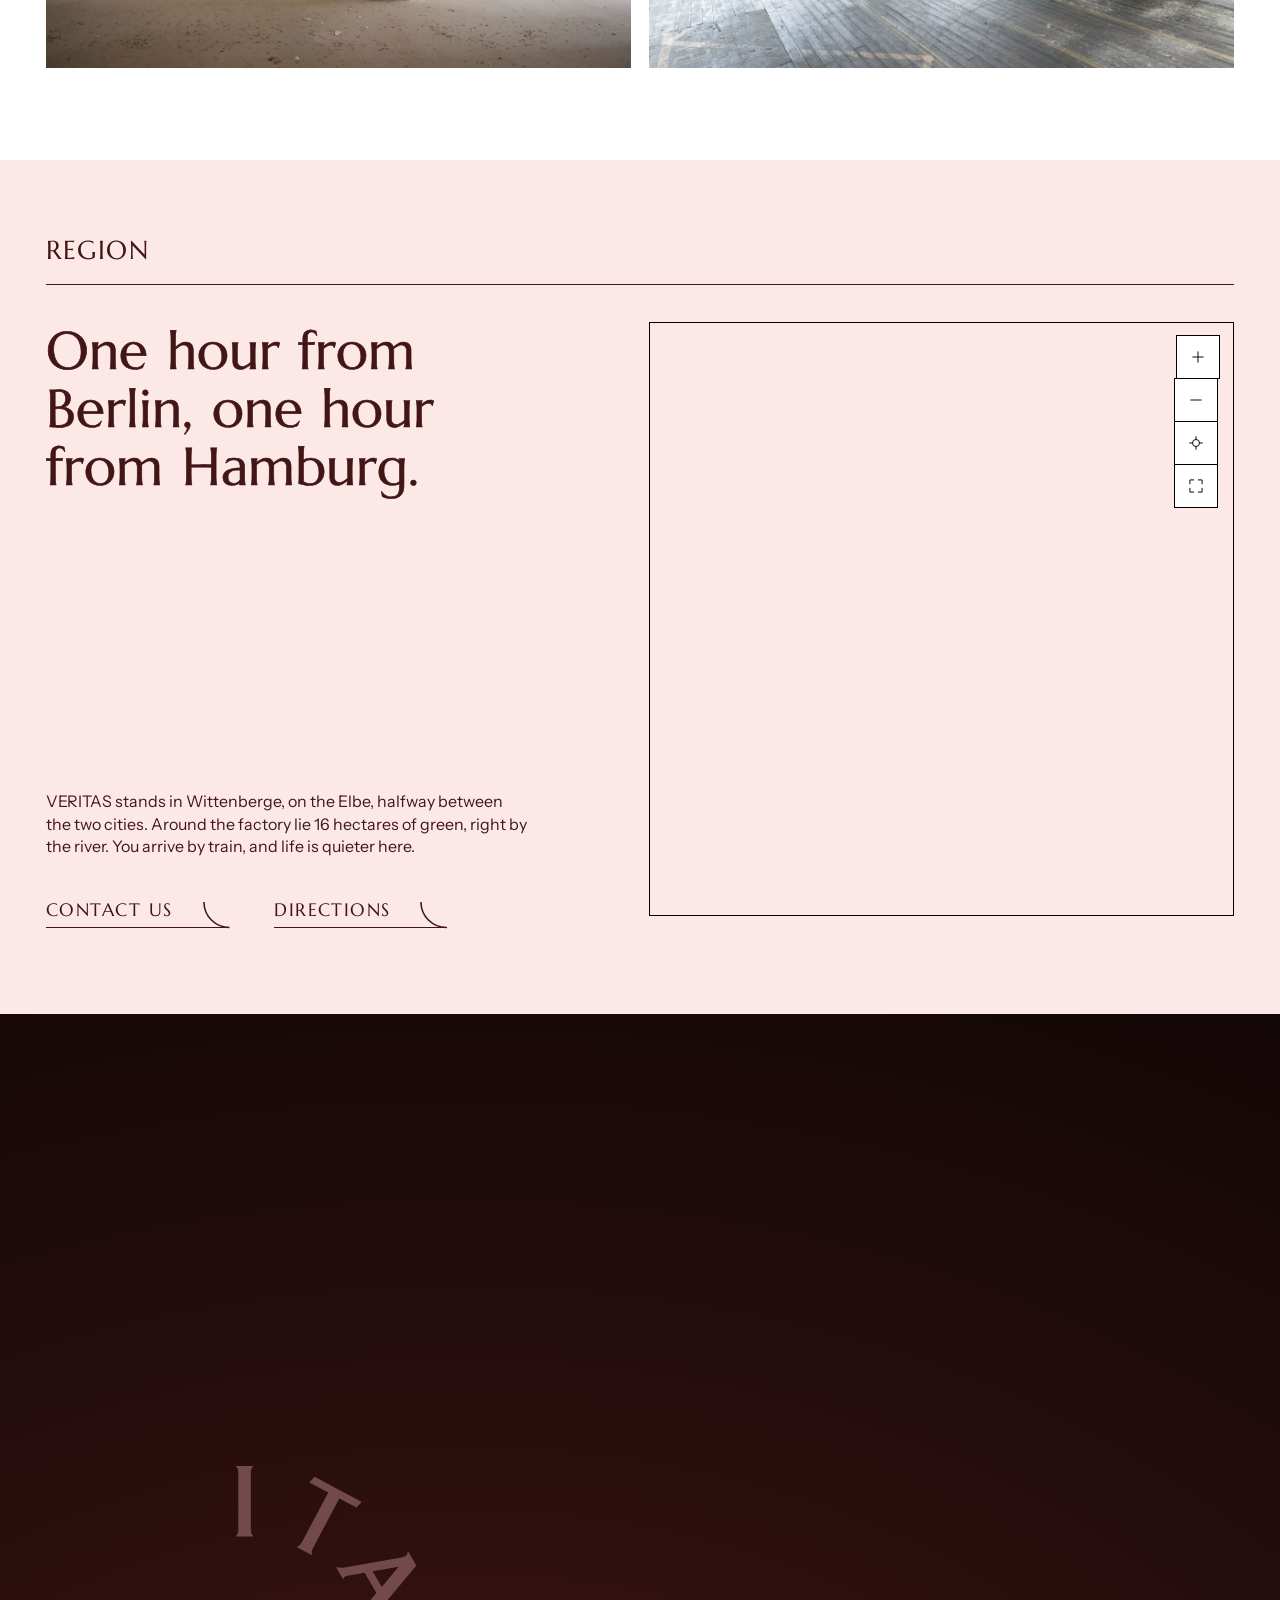
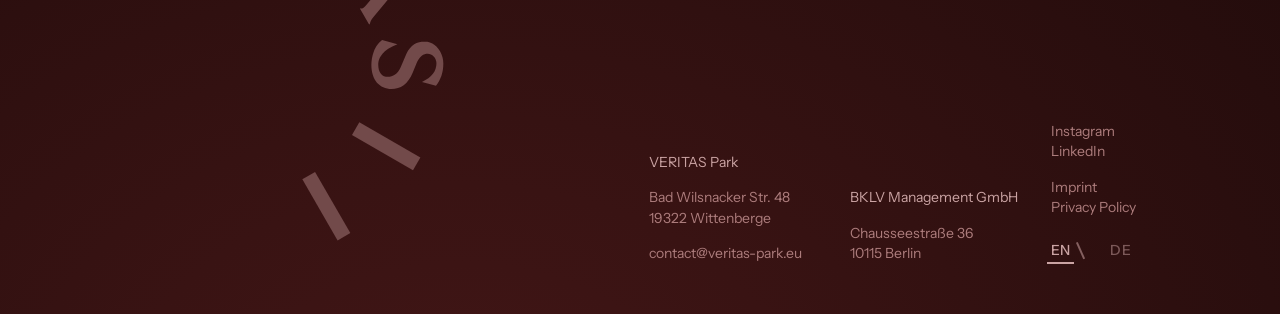
==== commit 5ffce890: "Home pairs: no picture with its own lettering under the line" ====
--- a/index.html
+++ b/index.html
@@ -129,8 +129,9 @@
 </section>
 
 <!-- client remark 2 ("Instead of this maybe we will use this kind of concept"): the single photograph of the ivy house stood here. In its place the pairs of the brand book:
-     two pictures side by side and the line "Where ... meets ...". The four lines are lines of the book; the photographs are those of the place (which pair carries which line is my choice). -->
-<section class="meets" data-ground="dark" aria-roledescription="carousel"><i class="mk" aria-hidden="true"></i><div class="pair" style="--k:0"><figure><img src="img/place/b7_140.jpg" srcset="img/place/m/b7_140.jpg 1280w, img/place/b7_140.jpg 2000w" sizes="50vw" alt="" loading="lazy"></figure><figure><img src="img/place/around_081.jpg" srcset="img/place/m/around_081.jpg 1280w, img/place/around_081.jpg 2000w" sizes="50vw" alt="" loading="lazy"></figure><p class="t-serif m">Where work meets balance.</p></div><div class="pair" style="--k:1"><figure><img src="img/place/b110_14.jpg" srcset="img/place/m/b110_14.jpg 1280w, img/place/b110_14.jpg 2000w" sizes="50vw" alt="" loading="lazy"></figure><figure><img src="img/place/b14_01.jpg" srcset="img/place/m/b14_01.jpg 1280w, img/place/b14_01.jpg 2000w" sizes="50vw" alt="" loading="lazy"></figure><p class="t-serif m">Where raw meets refined.</p></div><div class="pair" style="--k:2"><figure><img src="img/place/b13_219.jpg" srcset="img/place/m/b13_219.jpg 1280w, img/place/b13_219.jpg 2000w" sizes="50vw" alt="" loading="lazy"></figure><figure><img src="img/place/epp_9121.jpg" srcset="img/place/m/epp_9121.jpg 1280w, img/place/epp_9121.jpg 2000w" sizes="50vw" alt="" loading="lazy"></figure><p class="t-serif m">Where artist meets inspiration.</p></div><div class="pair" style="--k:3"><figure><img src="img/place/aerial_0.jpg" srcset="img/place/m/aerial_0.jpg 1280w, img/place/aerial_0.jpg 2000w" sizes="50vw" alt="" loading="lazy"></figure><figure><img src="img/place/b2_101.jpg" srcset="img/place/m/b2_101.jpg 1280w, img/place/b2_101.jpg 2000w" sizes="50vw" alt="" loading="lazy"></figure><p class="t-serif m">Where nature meets glam.</p></div></section>
+     two pictures side by side and the line "Where ... meets ...". The four lines are lines of the book; the photographs are those of the place (which pair carries which line is my choice).
+     No right-hand picture may carry lettering of its own: the line stands on it (the canteen front with its VERITAS sign was taken out for that). -->
+<section class="meets" data-ground="dark" aria-roledescription="carousel"><i class="mk" aria-hidden="true"></i><div class="pair" style="--k:0"><figure><img src="img/place/b7_140.jpg" srcset="img/place/m/b7_140.jpg 1280w, img/place/b7_140.jpg 2000w" sizes="50vw" alt="" loading="lazy"></figure><figure><img src="img/place/around_081.jpg" srcset="img/place/m/around_081.jpg 1280w, img/place/around_081.jpg 2000w" sizes="50vw" alt="" loading="lazy"></figure><p class="t-serif m">Where work meets balance.</p></div><div class="pair" style="--k:1"><figure><img src="img/place/b110_14.jpg" srcset="img/place/m/b110_14.jpg 1280w, img/place/b110_14.jpg 2000w" sizes="50vw" alt="" loading="lazy"></figure><figure><img src="img/place/b7_487.jpg" srcset="img/place/m/b7_487.jpg 1280w, img/place/b7_487.jpg 2000w" sizes="50vw" alt="" loading="lazy"></figure><p class="t-serif m">Where raw meets refined.</p></div><div class="pair" style="--k:2"><figure><img src="img/place/b13_219.jpg" srcset="img/place/m/b13_219.jpg 1280w, img/place/b13_219.jpg 2000w" sizes="50vw" alt="" loading="lazy"></figure><figure><img src="img/place/epp_9121.jpg" srcset="img/place/m/epp_9121.jpg 1280w, img/place/epp_9121.jpg 2000w" sizes="50vw" alt="" loading="lazy"></figure><p class="t-serif m">Where artist meets inspiration.</p></div><div class="pair" style="--k:3"><figure><img src="img/place/aerial_0.jpg" srcset="img/place/m/aerial_0.jpg 1280w, img/place/aerial_0.jpg 2000w" sizes="50vw" alt="" loading="lazy"></figure><figure><img src="img/place/b2_101.jpg" srcset="img/place/m/b2_101.jpg 1280w, img/place/b2_101.jpg 2000w" sizes="50vw" alt="" loading="lazy"></figure><p class="t-serif m">Where nature meets glam.</p></div></section>
 
 <!-- ============ FIELDS OF INNOVATION: six squares; each carries the colour column of its hue (p21) and lights up in it ============ -->
 <section class="white" data-ground="light" style="padding-bottom:calc(var(--row)*.6)">
